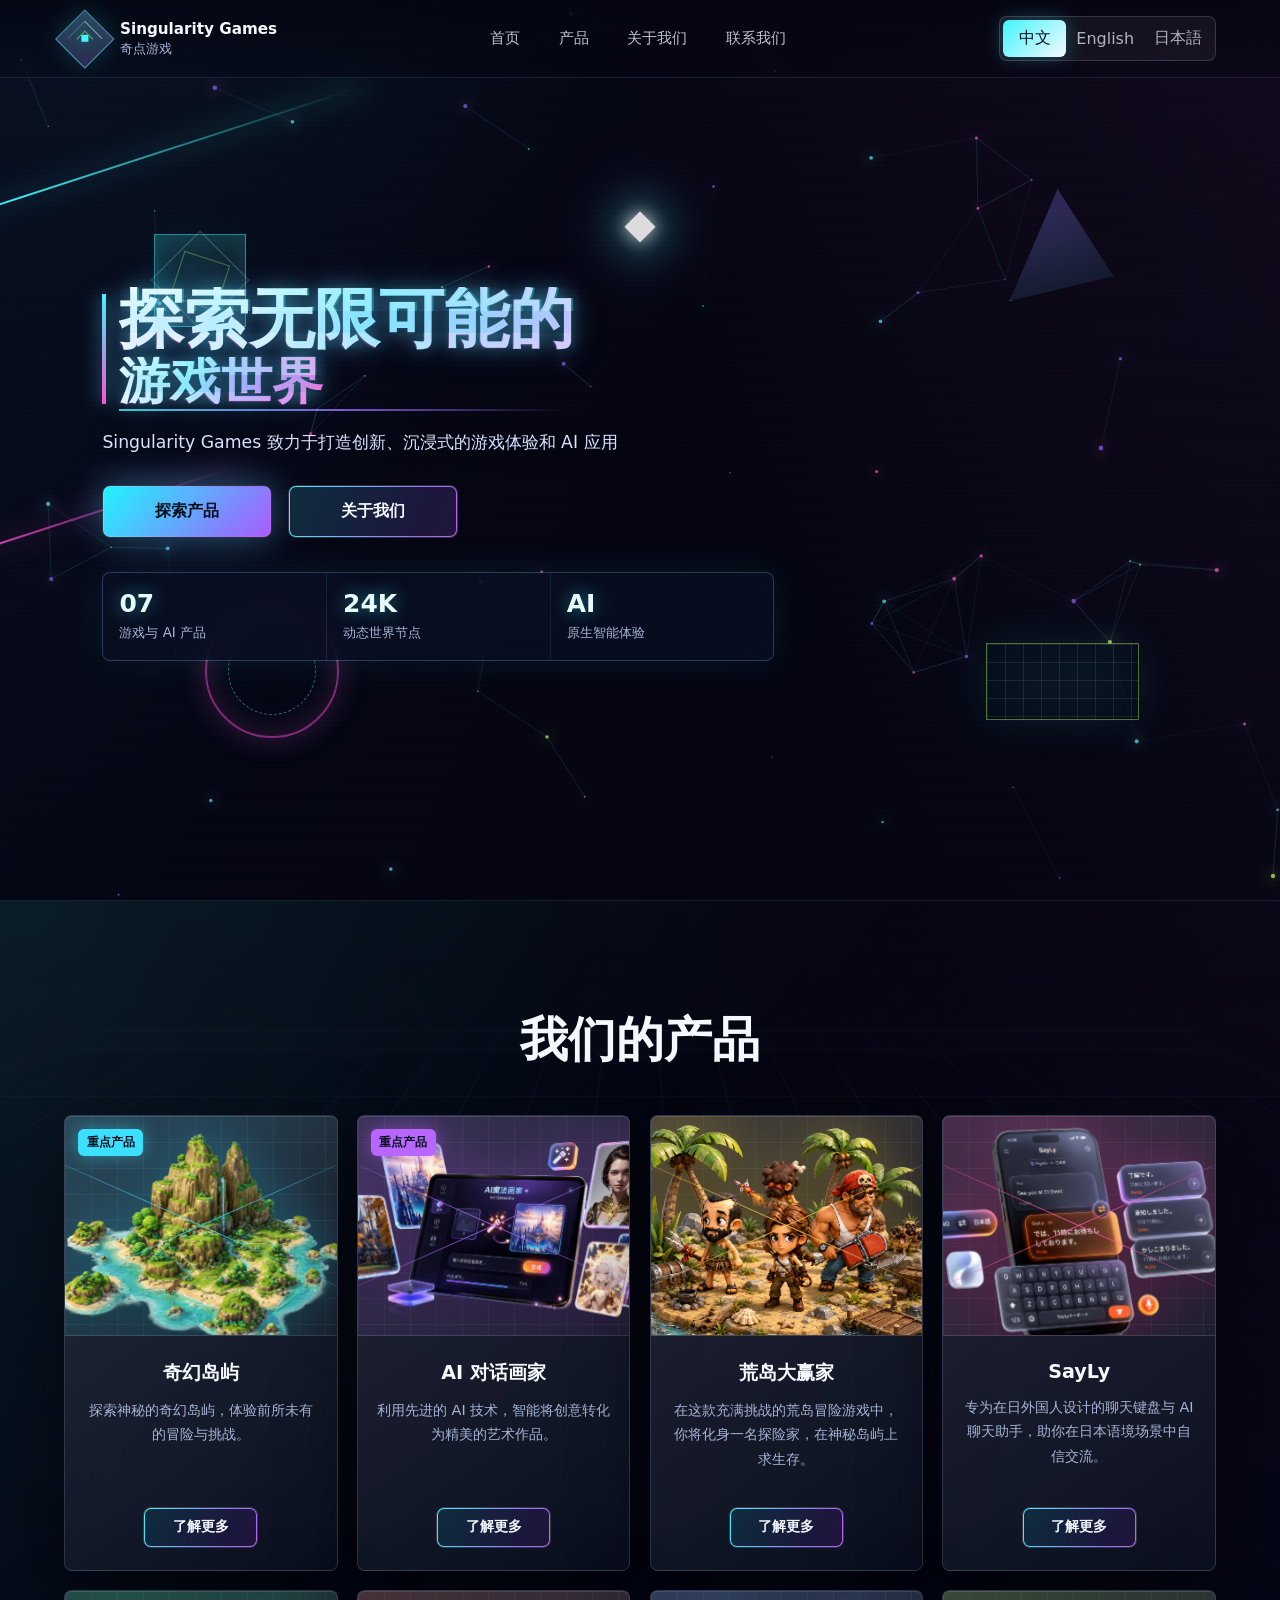
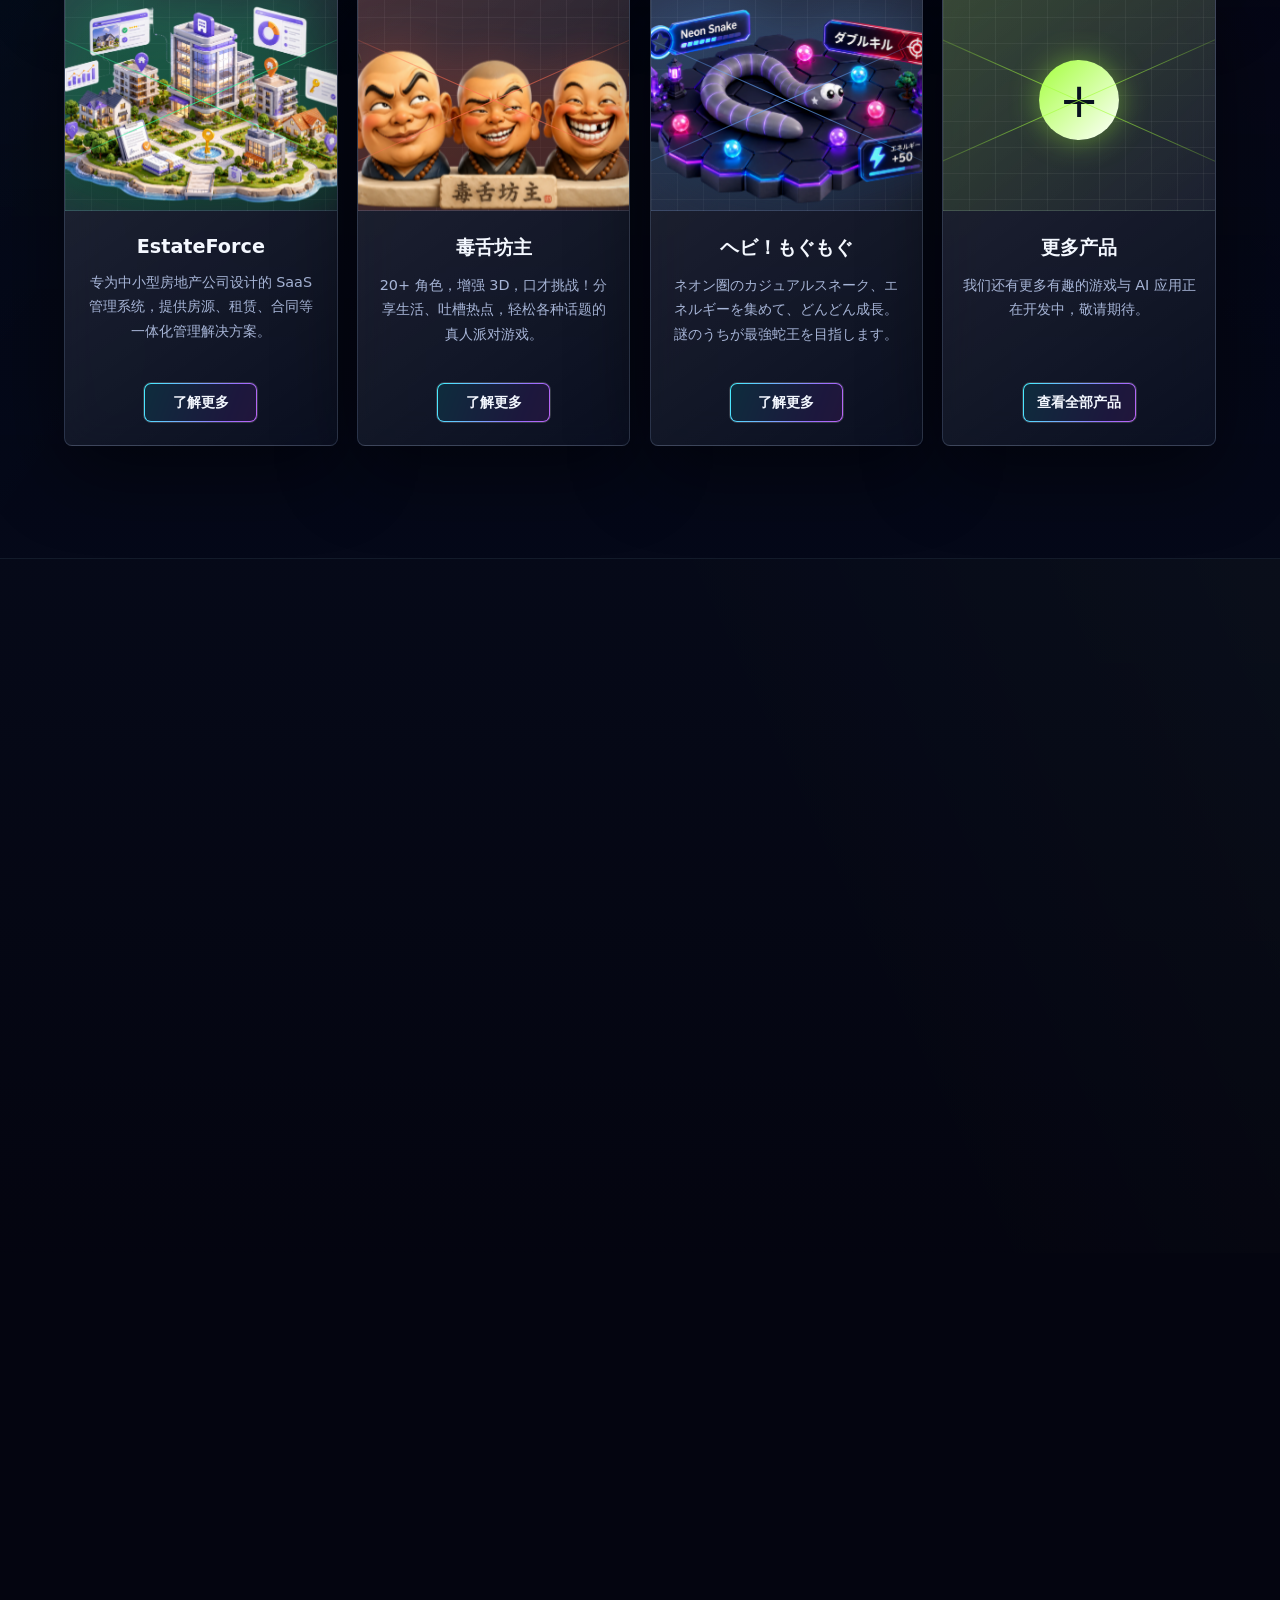
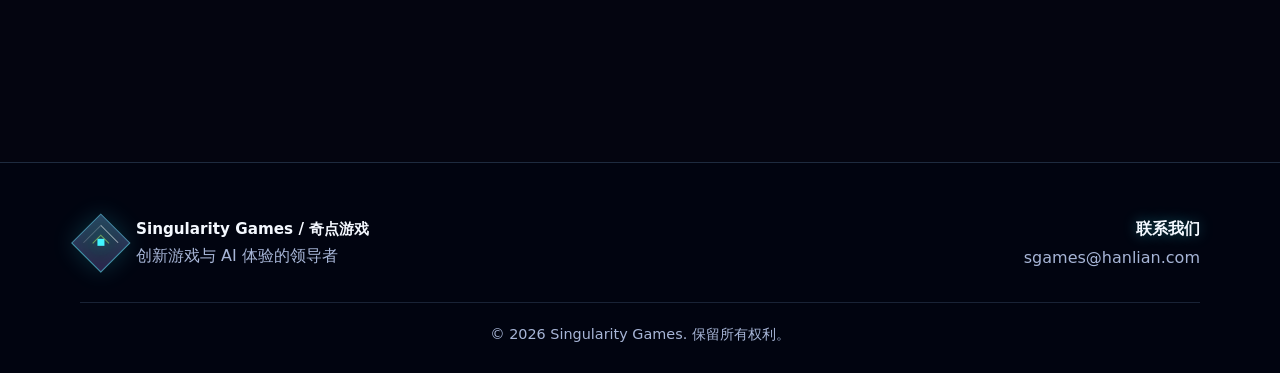
==== index.html @ 225884c1 "Add SayLy detail page" ====
<!DOCTYPE html>
<html lang="zh-CN">
  <head>
    <meta charset="UTF-8" />
    <meta name="viewport" content="width=device-width, initial-scale=1.0" />
    <meta
      name="description"
      content="Singularity Games / 奇点游戏，未来科技风动态游戏官网。"
    />
    <title>Singularity Games / 奇点游戏</title>
    <link rel="stylesheet" href="./styles.css?v=game-detail-1" />
  </head>
  <body>
    <canvas id="particleCanvas" class="particle-canvas" aria-hidden="true"></canvas>
    <div id="burstLayer" class="burst-layer" aria-hidden="true"></div>

    <div class="stage-bg" aria-hidden="true">
      <video
        class="stage-video"
        autoplay
        muted
        loop
        playsinline
        preload="auto"
      >
        <source src="./assets/homepage-pipe-animation.mp4" type="video/mp4" />
      </video>
      <div class="video-shade"></div>
      <div class="grid-plane"></div>
      <div class="light-trails"></div>
      <div class="scan-field"></div>
    </div>

    <header class="site-header" data-reveal>
      <a class="brand" href="#home" aria-label="Singularity Games home">
        <span class="brand-mark">
          <span></span>
        </span>
        <span class="brand-copy">
          <strong>Singularity Games</strong>
          <small>奇点游戏</small>
        </span>
      </a>

      <nav class="site-nav" aria-label="主导航">
        <a href="#home" data-i18n="navHome">首页</a>
        <a href="#products" data-i18n="navProducts">产品</a>
        <a href="./about.html" data-i18n="navAbout">关于我们</a>
        <a href="./contact.html" data-i18n="navContact">联系我们</a>
      </nav>

      <div class="language-switch" aria-label="语言切换">
        <button class="is-active" type="button" data-lang="zh">中文</button>
        <button type="button" data-lang="en">English</button>
        <button type="button" data-lang="ja">日本語</button>
      </div>
    </header>

    <main>
      <section id="home" class="hero-section">
        <div class="floating-field" aria-hidden="true">
          <div class="float-shape float-cube"></div>
          <div class="float-shape float-prism"></div>
          <div class="float-shape float-ring"></div>
          <div class="float-shape float-chip"></div>
          <div class="float-shape float-core"></div>
        </div>

        <div class="hero-copy" data-reveal>
          <h1 class="glitch-title" aria-label="探索无限可能的游戏世界">
            <span class="glitch-line" data-glitch="heroTitleTop" data-text="探索无限可能的" data-i18n="heroTitleTop">
              探索无限可能的
            </span>
            <span class="glitch-line accent" data-glitch="heroTitleBottom" data-text="游戏世界" data-i18n="heroTitleBottom">
              游戏世界
            </span>
          </h1>
          <p data-i18n="heroLead">
            Singularity Games 致力于打造创新、沉浸式的游戏体验和 AI 应用
          </p>

          <div class="hero-actions">
            <a class="neon-button primary" href="#products" data-burst data-i18n="heroPrimary">
              探索产品
            </a>
            <a class="neon-button secondary" href="./about.html" data-burst data-i18n="heroSecondary">
              了解更多
            </a>
          </div>

          <div class="signal-row" aria-label="Singularity Games data signals">
            <div>
              <strong>07</strong>
              <span data-i18n="signalGames">游戏与 AI 产品</span>
            </div>
            <div>
              <strong>24K</strong>
              <span data-i18n="signalWorlds">动态世界节点</span>
            </div>
            <div>
              <strong>AI</strong>
              <span data-i18n="signalEngine">原生智能体验</span>
            </div>
          </div>
        </div>
      </section>

      <section id="products" class="section product-section">
        <div class="section-head" data-reveal>
          <h2 data-i18n="productsTitle">我们的产品</h2>
        </div>

        <div class="product-grid">
          <article class="product-card reveal-card featured" tabindex="0" style="--accent: 190 100% 62%">
            <div class="product-visual island">
              <span class="tag" data-i18n="tagFeatured">重点产品</span>
              <img
                class="product-art product-art--island"
                src="./assets/products/fantasy-island.png"
                alt="奇幻岛产品视觉"
                loading="lazy"
              />
            </div>
            <div class="product-copy">
              <h3 data-i18n="product1Title">奇幻岛屿</h3>
              <p data-i18n="product1Body">探索神秘的奇幻岛屿，体验前所未有的冒险与挑战。</p>
              <a href="./fantasy-island.html" data-burst data-i18n="learnMore">了解更多</a>
            </div>
          </article>

          <article class="product-card reveal-card featured" tabindex="0" style="--accent: 272 100% 70%">
            <div class="product-visual painter">
              <span class="tag" data-i18n="tagFeatured">重点产品</span>
              <img
                class="product-art product-art--painter"
                src="./assets/products/ai-painter.png"
                alt="AI 对话画家产品视觉"
                loading="lazy"
              />
            </div>
            <div class="product-copy">
              <h3 data-i18n="product2Title">AI 对话画家</h3>
              <p data-i18n="product2Body">利用先进的 AI 技术，智能将创意转化为精美的艺术作品。</p>
              <a href="./contact.html" data-burst data-i18n="learnMore">了解更多</a>
            </div>
          </article>

          <article class="product-card reveal-card" tabindex="0" style="--accent: 45 100% 64%">
            <div class="product-visual island-master">
              <img
                class="product-art product-art--island-master"
                src="./assets/products/island-master.png"
                alt="荒岛大赢家产品视觉"
                loading="lazy"
              />
            </div>
            <div class="product-copy">
              <h3 data-i18n="product3Title">荒岛大赢家</h3>
              <p data-i18n="product3Body">在这款充满挑战的荒岛冒险游戏中，你将化身一名探险家，在神秘岛屿上求生存。</p>
              <a href="./island-winner.html" data-burst data-i18n="learnMore">了解更多</a>
            </div>
          </article>

          <article class="product-card reveal-card" tabindex="0" style="--accent: 326 100% 67%">
            <div class="product-visual sayly">
              <img
                class="product-art product-art--sayly"
                src="./assets/products/sayly.png"
                alt="SayLy 产品视觉"
                loading="lazy"
              />
            </div>
            <div class="product-copy">
              <h3>SayLy</h3>
              <p data-i18n="product4Body">日本正在专为国人设计的聊天键盘与 AI 聊天助手，助你在日本语境场景中自信交流。</p>
              <a href="./sayly.html" data-burst data-i18n="learnMore">了解更多</a>
            </div>
          </article>

          <article class="product-card reveal-card" tabindex="0" style="--accent: 152 100% 58%">
            <div class="product-visual estate">
              <img
                class="product-art product-art--estate"
                src="./assets/products/estateforce.png"
                alt="EstateForce 产品视觉"
                loading="lazy"
              />
            </div>
            <div class="product-copy">
              <h3>EstateForce</h3>
              <p data-i18n="product5Body">专为中小型房地产公司设计的 SaaS 管理系统，提供房源、租赁、合同等一体化管理解决方案。</p>
              <a href="./contact.html" data-burst data-i18n="learnMore">了解更多</a>
            </div>
          </article>

          <article class="product-card reveal-card" tabindex="0" style="--accent: 10 100% 66%">
            <div class="product-visual roast">
              <img
                class="product-art product-art--roast"
                src="./assets/products/roast-master.png"
                alt="毒舌坊主产品视觉"
                loading="lazy"
              />
            </div>
            <div class="product-copy">
              <h3 data-i18n="product6Title">毒舌坊主</h3>
              <p data-i18n="product6Body">20+ 角色，增强 3D，口才挑战！分享生活、吐槽热点，轻松各种话题的真人派对游戏。</p>
              <a href="./contact.html" data-burst data-i18n="learnMore">了解更多</a>
            </div>
          </article>

          <article class="product-card reveal-card" tabindex="0" style="--accent: 215 100% 70%">
            <div class="product-visual snake">
              <img
                class="product-art product-art--snake"
                src="./assets/products/neon-snake.png"
                alt="ヘビ！もぐもぐ 产品视觉"
                loading="lazy"
              />
            </div>
            <div class="product-copy">
              <h3>ヘビ！もぐもぐ</h3>
              <p data-i18n="product7Body">ネオン圏のカジュアルスネーク、エネルギーを集めて、どんどん成長。謎のうちが最強蛇王を目指します。</p>
              <a href="./contact.html" data-burst data-i18n="learnMore">了解更多</a>
            </div>
          </article>

          <article class="product-card reveal-card more-card" tabindex="0" style="--accent: 88 100% 62%">
            <div class="product-visual more">
              <div class="plus-core">+</div>
            </div>
            <div class="product-copy">
              <h3 data-i18n="product8Title">更多产品</h3>
              <p data-i18n="product8Body">我们还有更多有趣的游戏与 AI 应用正在开发中，敬请期待。</p>
              <a href="./contact.html" data-burst data-i18n="seeAll">查看全部产品</a>
            </div>
          </article>
        </div>
      </section>

      <section id="advantages" class="section advantage-section">
        <div class="section-head" data-reveal>
          <h2 data-i18n="advantagesTitle">为什么选择我们</h2>
        </div>

        <div class="advantage-grid">
          <article class="advantage-panel reveal-card">
            <div class="holo-icon icon-world"></div>
            <div class="data-stream">
              <span>WORLD.SEED 001011</span>
              <span>PLAYER.EMOTION SYNC</span>
              <span>QUEST.MATRIX LIVE</span>
            </div>
            <h3 data-i18n="adv1Title">创新游戏体验</h3>
            <p data-i18n="adv1Body">我们专注于创造独特而有趣的游戏体验，为玩家带来前所未有的沉浸式体验。</p>
          </article>

          <article class="advantage-panel reveal-card">
            <div class="holo-icon icon-ai"></div>
            <div class="data-stream">
              <span>LLM.ROUTER READY</span>
              <span>AGENT.MEMORY ACTIVE</span>
              <span>IMAGE.PIPELINE 4D</span>
            </div>
            <h3 data-i18n="adv2Title">先进 AI 技术</h3>
            <p data-i18n="adv2Body">我们利用最先进的 AI 技术，为用户提供智能、个性化的服务和体验。</p>
          </article>

          <article class="advantage-panel reveal-card">
            <div class="holo-icon icon-user"></div>
            <div class="data-stream">
              <span>RETENTION +18.6%</span>
              <span>UX.LOOP OPTIMIZED</span>
              <span>FEEDBACK REALTIME</span>
            </div>
            <h3 data-i18n="adv3Title">用户至上</h3>
            <p data-i18n="adv3Body">我们始终将用户体验放在首位，不断优化产品，满足用户需求。</p>
          </article>
        </div>
      </section>

      <section class="cta-section" data-reveal>
        <div class="cta-energy" aria-hidden="true">
          <span class="cta-orbit cta-orbit-one"></span>
          <span class="cta-orbit cta-orbit-two"></span>
          <span class="cta-beam"></span>
          <span class="cta-core"></span>
        </div>
        <div class="cta-inner">
          <span class="section-kicker" data-i18n="ctaKicker">Ready Player Next</span>
          <h2 data-i18n="ctaTitle">准备好开始你的冒险了吗？</h2>
          <p data-i18n="ctaLead">立即探索我们的产品，开启一段难忘的旅程。</p>
          <a class="neon-button primary" href="#products" data-burst data-i18n="ctaButton">立即探索</a>
        </div>
      </section>
    </main>

    <footer id="contact" class="site-footer">
      <div class="footer-scan" aria-hidden="true"></div>
      <div class="footer-inner">
        <div class="footer-brand">
          <span class="brand-mark">
            <span></span>
          </span>
          <div>
            <strong>Singularity Games / 奇点游戏</strong>
            <p data-i18n="footerTagline">创新游戏与 AI 体验的领导者</p>
          </div>
        </div>
        <div class="footer-contact">
          <strong data-i18n="footerContact">联系我们</strong>
          <a href="mailto:sgames@hanlian.com">sgames@hanlian.com</a>
        </div>
      </div>
      <p class="copyright">© 2026 Singularity Games. 保留所有权利。</p>
    </footer>

    <script src="./app.js?v=game-detail-1"></script>
  </body>
</html>
---- styles.css ----
:root {
  color-scheme: dark;
  --bg: #040510;
  --panel: rgba(10, 16, 38, 0.58);
  --panel-strong: rgba(15, 21, 46, 0.78);
  --text: #f4f8ff;
  --muted: #a7b5d7;
  --cyan: #42f5ff;
  --violet: #9c6dff;
  --magenta: #ff4fd8;
  --lime: #b8ff6a;
  --amber: #ffc857;
  --line: rgba(147, 197, 253, 0.2);
  --shadow: 0 24px 80px rgba(0, 0, 0, 0.48);
}

* {
  box-sizing: border-box;
}

html {
  scroll-behavior: smooth;
  background: var(--bg);
}

body {
  margin: 0;
  min-height: 100vh;
  overflow-x: hidden;
  color: var(--text);
  background:
    linear-gradient(125deg, rgba(66, 245, 255, 0.08), transparent 34%),
    linear-gradient(235deg, rgba(255, 79, 216, 0.07), transparent 38%),
    #040510;
  font-family: Inter, ui-sans-serif, system-ui, -apple-system, BlinkMacSystemFont, "Segoe UI",
    "PingFang SC", "Microsoft YaHei", sans-serif;
  letter-spacing: 0;
}

html[lang="ja-JP"] body {
  font-family: Inter, ui-sans-serif, system-ui, -apple-system, BlinkMacSystemFont, "Segoe UI",
    "Hiragino Sans", "Yu Gothic", "Noto Sans JP", "PingFang SC", "Microsoft YaHei", sans-serif;
}

a {
  color: inherit;
  text-decoration: none;
}

button,
a {
  -webkit-tap-highlight-color: transparent;
}

button {
  font: inherit;
}

.sr-only {
  position: absolute;
  width: 1px;
  height: 1px;
  padding: 0;
  margin: -1px;
  overflow: hidden;
  clip: rect(0, 0, 0, 0);
  white-space: nowrap;
  border: 0;
}

.particle-canvas,
.burst-layer,
.stage-bg {
  position: fixed;
  inset: 0;
  pointer-events: none;
}

.particle-canvas {
  z-index: 2;
  opacity: 0.78;
  mix-blend-mode: screen;
}

.burst-layer {
  z-index: 30;
  overflow: hidden;
}

.stage-bg {
  z-index: 0;
  background: #040510;
}

.stage-bg::before {
  content: "";
  position: absolute;
  inset: 0;
  z-index: 1;
  background:
    linear-gradient(120deg, rgba(66, 245, 255, 0.08), transparent 38%),
    linear-gradient(245deg, rgba(255, 79, 216, 0.08), transparent 44%),
    linear-gradient(180deg, transparent, rgba(4, 5, 16, 0.12));
  mix-blend-mode: screen;
}

.stage-video {
  position: absolute;
  inset: 0;
  width: 100%;
  height: 100%;
  object-fit: cover;
  object-position: center center;
  opacity: 0.96;
  filter: saturate(1.42) contrast(1.32) brightness(1.08);
  transform: scale(1.12);
  transform-origin: center center;
}

.video-shade {
  position: absolute;
  inset: 0;
  z-index: 2;
  background:
    linear-gradient(180deg, rgba(4, 5, 16, 0.02), rgba(4, 5, 16, 0.26) 72%, rgba(4, 5, 16, 0.52) 100%),
    linear-gradient(115deg, rgba(72, 96, 255, 0.04), transparent 50%),
    linear-gradient(90deg, rgba(3, 5, 18, 0.56), rgba(3, 5, 18, 0.08) 32%, rgba(3, 5, 18, 0.26) 100%);
}

.grid-plane {
  position: absolute;
  z-index: 3;
  inset: auto -10vw -26vh -10vw;
  height: 58vh;
  transform: perspective(700px) rotateX(62deg);
  transform-origin: center bottom;
  background-image:
    linear-gradient(rgba(66, 245, 255, 0.22) 1px, transparent 1px),
    linear-gradient(90deg, rgba(156, 109, 255, 0.18) 1px, transparent 1px);
  background-size: 72px 72px;
  mask-image: linear-gradient(to top, rgba(0, 0, 0, 0.8), transparent 86%);
  animation: gridDrift 9s linear infinite;
}

.light-trails {
  position: absolute;
  inset: 0;
  z-index: 4;
  overflow: hidden;
}

.light-trails::before,
.light-trails::after {
  content: "";
  position: absolute;
  width: 46rem;
  height: 2px;
  left: -22rem;
  top: 22%;
  background: linear-gradient(90deg, transparent, rgba(66, 245, 255, 0.95), transparent);
  box-shadow: 0 0 28px rgba(66, 245, 255, 0.8);
  transform: rotate(-18deg);
  animation: trailRun 7s cubic-bezier(0.4, 0, 0.2, 1) infinite;
}

.light-trails::after {
  top: 62%;
  width: 38rem;
  background: linear-gradient(90deg, transparent, rgba(255, 79, 216, 0.9), transparent);
  box-shadow: 0 0 28px rgba(255, 79, 216, 0.7);
  animation-delay: -3.2s;
}

.scan-field {
  position: absolute;
  inset: 0;
  z-index: 5;
  background:
    repeating-linear-gradient(
      180deg,
      rgba(255, 255, 255, 0.03) 0,
      rgba(255, 255, 255, 0.03) 1px,
      transparent 1px,
      transparent 5px
    );
  opacity: 0.16;
  mix-blend-mode: screen;
}

.site-header {
  position: fixed;
  top: 0;
  left: 0;
  right: 0;
  z-index: 20;
  display: grid;
  grid-template-columns: auto 1fr auto;
  align-items: center;
  gap: 2rem;
  padding: 1rem 5vw;
  border-bottom: 1px solid rgba(159, 203, 255, 0.14);
  background: linear-gradient(180deg, rgba(4, 5, 16, 0.72), rgba(4, 5, 16, 0.28));
  backdrop-filter: blur(18px);
}

.brand,
.footer-brand {
  display: flex;
  align-items: center;
  gap: 0.9rem;
  min-width: 0;
}

.brand-mark {
  position: relative;
  display: inline-grid;
  place-items: center;
  width: 2.6rem;
  height: 2.6rem;
  flex: 0 0 auto;
  border: 1px solid rgba(102, 226, 255, 0.55);
  background:
    linear-gradient(135deg, rgba(66, 245, 255, 0.22), rgba(156, 109, 255, 0.12)),
    rgba(255, 255, 255, 0.05);
  box-shadow: 0 0 24px rgba(66, 245, 255, 0.18), inset 0 0 22px rgba(156, 109, 255, 0.18);
  transform: rotate(45deg);
}

.brand-mark::before,
.brand-mark::after {
  content: "";
  position: absolute;
  inset: 0.45rem;
  border-top: 1px solid rgba(255, 255, 255, 0.58);
  border-left: 1px solid rgba(255, 255, 255, 0.22);
}

.brand-mark::after {
  inset: 0.85rem;
  border-color: rgba(184, 255, 106, 0.5);
  animation: logoPulse 2.8s ease-in-out infinite;
}

.brand-mark span {
  width: 0.42rem;
  height: 0.42rem;
  background: var(--cyan);
  box-shadow: 0 0 20px var(--cyan);
  transform: rotate(-45deg);
}

.brand-copy {
  display: grid;
  gap: 0.12rem;
}

.brand-copy strong,
.footer-brand strong {
  font-size: 0.95rem;
  white-space: nowrap;
}

.brand-copy small,
.footer-brand p,
.footer-contact a,
.copyright {
  color: var(--muted);
}

.site-nav {
  display: flex;
  align-items: center;
  justify-content: center;
  gap: 0.4rem;
}

.site-nav a {
  position: relative;
  padding: 0.75rem 1rem;
  color: rgba(244, 248, 255, 0.78);
  font-size: 0.94rem;
}

.site-nav a::after {
  content: "";
  position: absolute;
  left: 1rem;
  right: 1rem;
  bottom: 0.35rem;
  height: 1px;
  background: linear-gradient(90deg, var(--cyan), var(--magenta));
  transform: scaleX(0);
  transform-origin: left;
  transition: transform 180ms ease;
  box-shadow: 0 0 12px rgba(66, 245, 255, 0.85);
}

.site-nav a:hover::after,
.site-nav a.is-current::after {
  transform: scaleX(1);
}

.site-nav a.is-current {
  color: #f4f8ff;
}

.language-switch {
  display: inline-flex;
  border: 1px solid rgba(167, 181, 215, 0.22);
  background: rgba(255, 255, 255, 0.05);
  padding: 0.2rem;
  border-radius: 8px;
}

.language-switch button {
  min-width: 3.95rem;
  border: 0;
  border-radius: 6px;
  color: rgba(244, 248, 255, 0.7);
  background: transparent;
  padding: 0.5rem 0.62rem;
  cursor: pointer;
}

.language-switch button.is-active {
  color: #06111c;
  background: linear-gradient(135deg, var(--cyan), #f4f8ff);
  box-shadow: 0 0 20px rgba(66, 245, 255, 0.28);
}

main,
.site-footer {
  position: relative;
  z-index: 5;
}

.hero-section {
  position: relative;
  min-height: 100vh;
  display: grid;
  align-items: center;
  justify-items: start;
  --hero-lift: clamp(2rem, 5.2vh, 3.25rem);
  padding: 8rem 5vw 5rem;
  overflow: hidden;
}

.hero-copy {
  position: relative;
  z-index: 3;
  width: min(45rem, 100%);
  margin-left: min(3vw, 2.6rem);
  text-align: left;
  transform: translateY(calc(-1 * var(--hero-lift)));
}

.eyebrow,
.section-kicker {
  display: inline-flex;
  align-items: center;
  min-height: 2.1rem;
  padding: 0.45rem 0.82rem;
  color: #e5fcff;
  font-size: 0.84rem;
  font-weight: 700;
  border: 1px solid rgba(66, 245, 255, 0.42);
  background: rgba(4, 12, 30, 0.55);
  box-shadow: 0 0 26px rgba(66, 245, 255, 0.16), inset 0 0 22px rgba(66, 245, 255, 0.08);
  backdrop-filter: blur(14px);
  border-radius: 8px;
}

.glitch-title {
  position: relative;
  display: grid;
  gap: 0.06em;
  margin: 0 0 1.2rem;
  max-width: 45rem;
  padding-left: 1.05rem;
  font-size: clamp(3rem, 5.1vw, 5rem);
  line-height: 0.96;
  font-weight: 850;
  text-align: left;
  letter-spacing: 0;
  text-shadow: 0 0 16px rgba(66, 245, 255, 0.28), 0 0 38px rgba(156, 109, 255, 0.22);
}

.glitch-title::before {
  content: "";
  position: absolute;
  left: 0;
  top: 0.1em;
  width: 4px;
  height: calc(100% - 0.16em);
  pointer-events: none;
  background: linear-gradient(180deg, var(--cyan), var(--magenta));
  box-shadow: 0 0 18px rgba(66, 245, 255, 0.72), 0 0 32px rgba(255, 79, 216, 0.3);
  transform: none;
  opacity: 1;
  mask-image: none;
}

.glitch-title::after {
  content: "";
  position: absolute;
  left: 1.05rem;
  bottom: -0.2rem;
  width: min(28rem, 70vw);
  height: 2px;
  pointer-events: none;
  background: linear-gradient(90deg, var(--cyan), var(--violet), transparent);
  transform: none;
  filter: blur(0.2px);
  opacity: 0.8;
  animation: titleBeam 3.4s ease-in-out infinite;
}

.glitch-line {
  position: relative;
  display: block;
  width: max-content;
  max-width: 100%;
  margin: 0;
  padding: 0 0.04em 0.04em 0;
  white-space: nowrap;
  background:
    linear-gradient(100deg, #ffffff 0%, #d9fbff 32%, #91ecff 57%, #d6c1ff 100%);
  -webkit-background-clip: text;
  color: transparent;
  filter: drop-shadow(0 0 12px rgba(66, 245, 255, 0.22));
}

.glitch-line.accent {
  font-size: 0.78em;
  background: linear-gradient(100deg, #f7fbff 0%, #95f3ff 34%, #bca4ff 62%, #ff6fdb 100%);
  -webkit-background-clip: text;
}

.glitch-line::before,
.glitch-line::after {
  content: attr(data-text);
  position: absolute;
  inset: 0;
  pointer-events: none;
  color: transparent;
  -webkit-text-stroke: 0 currentColor;
  mix-blend-mode: screen;
}

.glitch-line::before {
  color: var(--cyan);
  opacity: 0.34;
  transform: translate(0.025em, 0);
  clip-path: inset(0 0 64% 0);
  animation: titleSliceA 4.2s infinite steps(1);
}

.glitch-line::after {
  color: var(--magenta);
  opacity: 0.3;
  transform: translate(-0.022em, 0.014em);
  clip-path: inset(68% 0 8% 0);
  animation: titleSliceB 5s infinite steps(1);
}

.hero-copy p {
  margin: 0;
  max-width: 42rem;
  color: #d8e4ff;
  font-size: 1.08rem;
  line-height: 1.8;
  text-shadow: 0 0 18px rgba(5, 8, 22, 0.92), 0 0 22px rgba(66, 245, 255, 0.16);
}

.hero-actions {
  display: flex;
  justify-content: flex-start;
  flex-wrap: wrap;
  gap: 1rem;
  margin-top: 1.7rem;
}

.neon-button,
.product-copy a {
  position: relative;
  isolation: isolate;
  display: inline-flex;
  align-items: center;
  justify-content: center;
  min-height: 3.3rem;
  min-width: 10.6rem;
  padding: 0.9rem 1.25rem;
  border-radius: 8px;
  font-weight: 800;
  overflow: hidden;
  border: 1px solid rgba(255, 255, 255, 0.16);
  transition: transform 190ms ease, border-color 190ms ease, box-shadow 190ms ease;
}

.neon-button::before,
.product-copy a::before {
  content: "";
  position: absolute;
  inset: -2px;
  z-index: -1;
  background: linear-gradient(110deg, var(--cyan), var(--violet), var(--magenta), var(--amber));
  background-size: 240% 100%;
  animation: gradientFlow 3.6s linear infinite;
}

.neon-button::after,
.product-copy a::after {
  content: "";
  position: absolute;
  inset: 1px;
  z-index: -1;
  border-radius: 6px;
  background: rgba(4, 8, 24, 0.84);
}

.neon-button.primary::after {
  background: linear-gradient(135deg, rgba(29, 244, 255, 0.92), rgba(166, 91, 255, 0.88));
}

.neon-button.primary {
  color: #04101b;
  box-shadow: 0 0 34px rgba(66, 245, 255, 0.28), 0 0 54px rgba(156, 109, 255, 0.18);
}

.neon-button.secondary,
.product-copy a {
  color: #f4f8ff;
}

.neon-button:hover,
.product-copy a:hover {
  transform: translateY(-4px);
  border-color: rgba(66, 245, 255, 0.7);
  box-shadow: 0 0 30px rgba(66, 245, 255, 0.26), 0 18px 60px rgba(0, 0, 0, 0.35);
}

.signal-row {
  display: grid;
  grid-template-columns: repeat(3, 1fr);
  gap: 1px;
  width: min(42rem, 100%);
  margin: 2.15rem 0 0;
  border: 1px solid rgba(123, 191, 255, 0.18);
  background: rgba(123, 191, 255, 0.14);
  box-shadow: 0 0 38px rgba(66, 245, 255, 0.08);
  backdrop-filter: blur(18px);
  border-radius: 8px;
  overflow: hidden;
}

.signal-row div {
  display: grid;
  gap: 0.25rem;
  padding: 1rem;
  min-height: 5.4rem;
  background: rgba(4, 8, 24, 0.72);
}

.signal-row strong {
  font-size: 1.56rem;
  color: #e7fbff;
  text-shadow: 0 0 18px rgba(66, 245, 255, 0.5);
}

.signal-row span {
  color: var(--muted);
  font-size: 0.84rem;
}

.floating-field {
  position: absolute;
  inset: 0;
  perspective: 900px;
  transform-style: preserve-3d;
}

.float-shape {
  position: absolute;
  transform-style: preserve-3d;
  filter: drop-shadow(0 0 24px rgba(66, 245, 255, 0.28));
  opacity: 0.86;
}

.float-cube {
  width: 5.8rem;
  height: 5.8rem;
  left: 12%;
  top: 26%;
  border: 1px solid rgba(66, 245, 255, 0.58);
  background: linear-gradient(135deg, rgba(66, 245, 255, 0.18), rgba(255, 255, 255, 0.04));
  box-shadow: inset 0 0 24px rgba(66, 245, 255, 0.18);
  animation: floatSpin 9s ease-in-out infinite;
}

.float-cube::before,
.float-cube::after {
  content: "";
  position: absolute;
  inset: 0.65rem;
  border: 1px solid rgba(255, 255, 255, 0.26);
  transform: translateZ(2.1rem) rotate(45deg);
}

.float-cube::after {
  inset: 1.35rem;
  border-color: rgba(184, 255, 106, 0.42);
  transform: translateZ(-1.4rem) rotate(18deg);
}

.float-prism {
  width: 7rem;
  height: 7rem;
  right: 13%;
  top: 21%;
  clip-path: polygon(50% 0, 100% 78%, 7% 100%);
  background: linear-gradient(160deg, rgba(156, 109, 255, 0.34), rgba(66, 245, 255, 0.06));
  border: 1px solid rgba(201, 177, 255, 0.42);
  animation: hoverDrift 8s ease-in-out infinite;
}

.float-ring {
  width: 8.4rem;
  height: 8.4rem;
  left: 16%;
  bottom: 18%;
  border: 2px solid rgba(255, 79, 216, 0.58);
  border-radius: 50%;
  box-shadow: inset 0 0 28px rgba(255, 79, 216, 0.2), 0 0 28px rgba(255, 79, 216, 0.24);
  animation: ringRoll 10s ease-in-out infinite;
}

.float-ring::before {
  content: "";
  position: absolute;
  inset: 1.3rem;
  border: 1px dashed rgba(66, 245, 255, 0.5);
  border-radius: inherit;
}

.float-chip {
  width: 9.6rem;
  height: 4.8rem;
  right: 11%;
  bottom: 20%;
  border: 1px solid rgba(184, 255, 106, 0.48);
  background:
    linear-gradient(90deg, rgba(184, 255, 106, 0.12) 1px, transparent 1px),
    linear-gradient(rgba(184, 255, 106, 0.12) 1px, transparent 1px),
    rgba(4, 12, 30, 0.42);
  background-size: 18px 18px;
  animation: chipHover 7.5s ease-in-out infinite;
}

.float-core {
  width: 1.4rem;
  height: 1.4rem;
  left: 50%;
  top: 24%;
  background: #fff;
  box-shadow: 0 0 18px #fff, 0 0 48px var(--cyan), 0 0 80px var(--violet);
  transform: translateX(-50%) rotate(45deg);
  animation: coreBlink 2.4s ease-in-out infinite;
}

.section {
  position: relative;
  padding: 7rem 5vw;
  border-top: 1px solid rgba(147, 197, 253, 0.11);
}

.product-section {
  background:
    linear-gradient(180deg, rgba(4, 5, 16, 0.2), rgba(5, 10, 28, 0.74)),
    linear-gradient(125deg, rgba(66, 245, 255, 0.09), transparent 42%);
}

.advantage-section {
  background:
    linear-gradient(180deg, rgba(7, 12, 29, 0.7), rgba(4, 5, 16, 0.74)),
    linear-gradient(245deg, rgba(184, 255, 106, 0.07), transparent 40%);
}

.about-section {
  isolation: isolate;
  overflow: hidden;
  padding: 0 5vw 7.5rem;
  background:
    radial-gradient(circle at 18% 18%, rgba(66, 245, 255, 0.16), transparent 26rem),
    radial-gradient(circle at 86% 44%, rgba(255, 79, 216, 0.12), transparent 28rem),
    linear-gradient(180deg, rgba(5, 9, 26, 0.58), rgba(4, 5, 16, 0.84));
}

.about-section::before {
  content: "";
  position: absolute;
  inset: 0;
  z-index: -1;
  pointer-events: none;
  background-image:
    linear-gradient(90deg, rgba(66, 245, 255, 0.05) 1px, transparent 1px),
    linear-gradient(rgba(255, 255, 255, 0.035) 1px, transparent 1px);
  background-size: 56px 56px;
  mask-image: linear-gradient(180deg, transparent 0, #000 13%, #000 88%, transparent 100%);
}

.about-hero-panel {
  position: relative;
  isolation: isolate;
  width: min(80rem, 100%);
  min-height: 32rem;
  margin: 0 auto 6.5rem;
  display: grid;
  place-items: center;
  align-content: center;
  gap: 1rem;
  overflow: hidden;
  padding: 7.8rem 2rem 5.6rem;
  border: 1px solid rgba(147, 197, 253, 0.18);
  border-top: 0;
  border-radius: 0 0 8px 8px;
  background:
    linear-gradient(180deg, rgba(4, 5, 16, 0.18), rgba(4, 5, 16, 0.78)),
    linear-gradient(120deg, rgba(66, 245, 255, 0.12), transparent 36%),
    linear-gradient(250deg, rgba(255, 79, 216, 0.12), transparent 42%);
  box-shadow:
    0 32px 110px rgba(0, 0, 0, 0.4),
    inset 0 -1px 0 rgba(255, 255, 255, 0.09);
  text-align: center;
}

.about-hero-panel::before,
.about-hero-panel::after {
  content: "";
  position: absolute;
  pointer-events: none;
}

.about-hero-panel::before {
  inset: auto -8% 0;
  z-index: -2;
  height: 12rem;
  background:
    linear-gradient(135deg, transparent 12%, rgba(66, 245, 255, 0.18) 13%, transparent 14%) 0 0 / 9rem 100%,
    linear-gradient(45deg, transparent 18%, rgba(156, 109, 255, 0.2) 19%, transparent 20%) 3rem 0 / 10rem 100%;
  opacity: 0.68;
  filter: blur(0.2px);
  mask-image: linear-gradient(180deg, transparent, #000 28%);
}

.about-hero-panel::after {
  left: 50%;
  top: 52%;
  z-index: -1;
  width: min(60rem, 90vw);
  height: 13rem;
  background: linear-gradient(90deg, transparent, rgba(66, 245, 255, 0.18), rgba(255, 79, 216, 0.15), transparent);
  transform: translate(-50%, -50%) skewX(-18deg);
  filter: blur(4px);
}

.about-breadcrumb {
  position: absolute;
  top: 6rem;
  left: 50%;
  display: inline-flex;
  align-items: center;
  gap: 0.45rem;
  color: rgba(216, 228, 255, 0.72);
  font-size: 0.9rem;
  transform: translateX(-50%);
}

.about-breadcrumb a:hover {
  color: var(--cyan);
}

.about-hero-panel h2 {
  margin: 0.4rem 0 0;
  font-size: 4.3rem;
  line-height: 1.04;
  background: linear-gradient(96deg, #ffffff 0%, #bafaff 34%, #c7b2ff 66%, #ff83df 100%);
  -webkit-background-clip: text;
  color: transparent;
  text-shadow: 0 0 30px rgba(66, 245, 255, 0.22);
  filter: drop-shadow(0 0 20px rgba(156, 109, 255, 0.22));
}

.about-hero-panel p {
  max-width: 42rem;
  margin: 0;
  color: #d9e4ff;
  font-size: 1.16rem;
  line-height: 1.8;
  text-shadow: 0 0 18px rgba(4, 5, 16, 0.86);
}

.about-scroll {
  position: absolute;
  left: 50%;
  bottom: 1.9rem;
  display: grid;
  place-items: center;
  width: 3rem;
  height: 3rem;
  border: 1px solid rgba(66, 245, 255, 0.58);
  border-radius: 50%;
  background: rgba(4, 12, 30, 0.62);
  box-shadow: 0 0 24px rgba(66, 245, 255, 0.24), inset 0 0 18px rgba(66, 245, 255, 0.12);
  transform: translateX(-50%);
}

.about-scroll span {
  width: 0.76rem;
  height: 0.76rem;
  border-right: 2px solid #eaffff;
  border-bottom: 2px solid #eaffff;
  transform: translateY(-0.16rem) rotate(45deg);
  animation: aboutArrow 1.5s ease-in-out infinite;
}

.about-constellation {
  position: absolute;
  inset: 0;
  z-index: -1;
  pointer-events: none;
}

.about-constellation span {
  position: absolute;
  width: 12rem;
  height: 1px;
  background: linear-gradient(90deg, transparent, rgba(66, 245, 255, 0.72), transparent);
  box-shadow: 0 0 18px rgba(66, 245, 255, 0.4);
  animation: aboutConstellation 5.8s ease-in-out infinite;
}

.about-constellation span:nth-child(1) {
  left: 12%;
  top: 36%;
  transform: rotate(18deg);
}

.about-constellation span:nth-child(2) {
  right: 14%;
  top: 30%;
  background: linear-gradient(90deg, transparent, rgba(255, 79, 216, 0.72), transparent);
  animation-delay: -1.7s;
  transform: rotate(-20deg);
}

.about-constellation span:nth-child(3) {
  left: 48%;
  bottom: 22%;
  background: linear-gradient(90deg, transparent, rgba(184, 255, 106, 0.72), transparent);
  animation-delay: -3s;
  transform: rotate(-8deg);
}

.about-story-grid,
.team-layout {
  width: min(75rem, 100%);
  margin: 0 auto;
  display: grid;
  grid-template-columns: minmax(0, 1fr) minmax(22rem, 0.86fr);
  gap: 2rem;
  align-items: center;
}

.story-copy h3,
.about-block-head h3 {
  margin: 1rem 0 0;
  font-size: 2.45rem;
  line-height: 1.14;
}

.story-copy p,
.about-block-head p {
  margin: 1.1rem 0 0;
  color: var(--muted);
  line-height: 1.86;
}

.story-metrics {
  display: grid;
  grid-template-columns: repeat(3, minmax(0, 1fr));
  gap: 1px;
  margin-top: 2rem;
  overflow: hidden;
  border: 1px solid rgba(123, 191, 255, 0.18);
  border-radius: 8px;
  background: rgba(123, 191, 255, 0.14);
  backdrop-filter: blur(16px);
}

.story-metrics div {
  display: grid;
  gap: 0.25rem;
  padding: 1rem;
  background: rgba(4, 8, 24, 0.72);
}

.story-metrics strong {
  color: #e7fbff;
  font-size: 1.42rem;
  text-shadow: 0 0 16px rgba(66, 245, 255, 0.5);
}

.story-metrics span {
  color: var(--muted);
  font-size: 0.84rem;
}

.story-visual {
  position: relative;
  min-height: 30rem;
  overflow: hidden;
  border: 1px solid rgba(184, 210, 255, 0.18);
  border-radius: 8px;
  background:
    linear-gradient(135deg, rgba(255, 255, 255, 0.12), rgba(255, 255, 255, 0.03)),
    rgba(8, 14, 34, 0.58);
  box-shadow: var(--shadow), inset 0 1px 0 rgba(255, 255, 255, 0.08);
  backdrop-filter: blur(18px);
}

.story-visual::before {
  content: "";
  position: absolute;
  inset: 0;
  background:
    radial-gradient(circle at 50% 44%, rgba(66, 245, 255, 0.2), transparent 16rem),
    linear-gradient(90deg, rgba(255, 255, 255, 0.06) 1px, transparent 1px),
    linear-gradient(rgba(255, 255, 255, 0.04) 1px, transparent 1px);
  background-size: auto, 28px 28px, 28px 28px;
}

.holo-stage {
  position: absolute;
  inset: 0;
  perspective: 1000px;
}

.holo-product {
  position: absolute;
  max-width: none;
  height: auto;
  object-fit: contain;
  filter:
    drop-shadow(0 22px 28px rgba(0, 0, 0, 0.46))
    drop-shadow(0 0 28px rgba(66, 245, 255, 0.34));
  pointer-events: none;
  user-select: none;
  animation: holoFloat 5.8s ease-in-out infinite;
}

.holo-product-main {
  left: 6%;
  top: 10%;
  width: 88%;
  opacity: 0.9;
  transform: rotateY(-12deg) rotateX(4deg);
}

.holo-product-island {
  left: -6%;
  bottom: 4%;
  width: 56%;
  animation-delay: -1.8s;
}

.holo-product-chat {
  right: -15%;
  top: 18%;
  width: 66%;
  opacity: 0.88;
  animation-delay: -3.2s;
}

.holo-console {
  position: absolute;
  left: 1.2rem;
  right: 1.2rem;
  bottom: 1.2rem;
  z-index: 3;
  display: grid;
  gap: 0.25rem;
  padding: 1rem 1.1rem;
  border: 1px solid rgba(66, 245, 255, 0.28);
  border-radius: 8px;
  background: rgba(4, 8, 24, 0.74);
  box-shadow: 0 0 28px rgba(66, 245, 255, 0.12), inset 0 0 24px rgba(66, 245, 255, 0.08);
  overflow: hidden;
  backdrop-filter: blur(14px);
  font-family: ui-monospace, SFMono-Regular, Menlo, Consolas, monospace;
}

.holo-console::before {
  content: "";
  position: absolute;
  left: -35%;
  top: 0;
  width: 32%;
  height: 100%;
  background: linear-gradient(90deg, transparent, rgba(66, 245, 255, 0.22), transparent);
  animation: consoleScan 3.4s linear infinite;
}

.holo-console span,
.holo-console small {
  color: rgba(184, 255, 106, 0.74);
  font-size: 0.72rem;
}

.holo-console strong {
  color: #eaffff;
  font-size: 1rem;
  text-shadow: 0 0 14px rgba(66, 245, 255, 0.42);
}

.about-values,
.about-team {
  width: min(75rem, 100%);
  margin: 6.8rem auto 0;
}

.about-block-head {
  width: min(58rem, 100%);
  margin-bottom: 2.4rem;
}

.value-grid {
  display: grid;
  grid-template-columns: repeat(4, minmax(0, 1fr));
  gap: 1.15rem;
  perspective: 1200px;
}

.value-card {
  --rx: 0deg;
  --ry: 0deg;
  position: relative;
  min-height: 18.5rem;
  overflow: hidden;
  padding: 1.45rem;
  border: 1px solid rgba(184, 210, 255, 0.18);
  border-radius: 8px;
  background:
    linear-gradient(145deg, rgba(255, 255, 255, 0.12), rgba(255, 255, 255, 0.025)),
    rgba(8, 14, 34, 0.6);
  box-shadow: var(--shadow), inset 0 1px 0 rgba(255, 255, 255, 0.08);
  backdrop-filter: blur(18px);
  transform: rotateX(var(--rx)) rotateY(var(--ry)) translateY(0);
  transform-style: preserve-3d;
  transition: transform 220ms ease, border-color 220ms ease, box-shadow 220ms ease;
}

.value-card::before,
.team-card::before {
  content: "";
  position: absolute;
  inset: 0;
  pointer-events: none;
  background:
    radial-gradient(circle at var(--mx, 50%) var(--my, 36%), hsl(var(--accent, 190 100% 62%) / 0.26), transparent 14rem),
    linear-gradient(120deg, transparent, rgba(255, 255, 255, 0.08), transparent);
  opacity: 0;
  transition: opacity 220ms ease;
}

.value-card:hover,
.value-card:focus-visible,
.team-card:hover,
.team-card:focus-visible,
.team-card.is-selected {
  transform: rotateX(var(--rx, 0deg)) rotateY(var(--ry, 0deg)) translateY(-10px);
  border-color: hsl(var(--accent, 190 100% 62%) / 0.68);
  box-shadow: 0 28px 90px rgba(0, 0, 0, 0.52), 0 0 34px hsl(var(--accent, 190 100% 62%) / 0.18);
  outline: 0;
}

.value-card:hover::before,
.value-card:focus-visible::before,
.team-card:hover::before,
.team-card:focus-visible::before,
.team-card.is-selected::before {
  opacity: 1;
}

.value-index {
  display: inline-grid;
  place-items: center;
  width: 3.2rem;
  height: 3.2rem;
  border: 1px solid hsl(var(--accent) / 0.58);
  border-radius: 8px;
  color: #eaffff;
  font-weight: 900;
  background: hsl(var(--accent) / 0.1);
  box-shadow: 0 0 26px hsl(var(--accent) / 0.22), inset 0 0 18px hsl(var(--accent) / 0.12);
  animation: valuePulse 2.8s ease-in-out infinite;
}

.value-card h4 {
  position: relative;
  margin: 2rem 0 0.7rem;
  font-size: 1.28rem;
}

.value-card p {
  position: relative;
  margin: 0;
  color: var(--muted);
  line-height: 1.75;
}

.value-scan {
  position: absolute;
  left: 1.45rem;
  right: 1.45rem;
  bottom: 1.2rem;
  color: rgba(184, 255, 106, 0.72);
  font-family: ui-monospace, SFMono-Regular, Menlo, Consolas, monospace;
  font-size: 0.68rem;
}

.team-filter {
  display: flex;
  justify-content: center;
  flex-wrap: wrap;
  gap: 0.6rem;
  margin: -0.2rem 0 2rem;
}

.team-filter button {
  min-height: 2.4rem;
  padding: 0.5rem 1rem;
  border: 1px solid rgba(167, 181, 215, 0.24);
  border-radius: 999px;
  color: rgba(244, 248, 255, 0.82);
  background: rgba(255, 255, 255, 0.05);
  cursor: pointer;
  transition: transform 180ms ease, border-color 180ms ease, box-shadow 180ms ease, background 180ms ease;
}

.team-filter button:hover,
.team-filter button.is-active {
  color: #06111c;
  border-color: rgba(66, 245, 255, 0.7);
  background: linear-gradient(135deg, var(--cyan), #f4f8ff);
  box-shadow: 0 0 24px rgba(66, 245, 255, 0.28);
  transform: translateY(-2px);
}

.team-layout {
  align-items: stretch;
  grid-template-columns: minmax(0, 1fr) minmax(18rem, 0.42fr);
}

.team-grid {
  display: grid;
  grid-template-columns: repeat(4, minmax(0, 1fr));
  gap: 1rem;
  perspective: 1200px;
}

.team-card {
  --rx: 0deg;
  --ry: 0deg;
  --accent: 190 100% 62%;
  position: relative;
  display: grid;
  justify-items: center;
  gap: 0.7rem;
  min-height: 15.5rem;
  padding: 1.4rem 1rem 1.1rem;
  border: 1px solid rgba(184, 210, 255, 0.18);
  border-radius: 8px;
  color: var(--text);
  background:
    linear-gradient(145deg, rgba(255, 255, 255, 0.1), rgba(255, 255, 255, 0.025)),
    rgba(8, 14, 34, 0.6);
  box-shadow: var(--shadow), inset 0 1px 0 rgba(255, 255, 255, 0.08);
  backdrop-filter: blur(18px);
  cursor: pointer;
  transform: rotateX(var(--rx)) rotateY(var(--ry)) translateY(0);
  transform-style: preserve-3d;
  transition: transform 220ms ease, border-color 220ms ease, box-shadow 220ms ease;
}

.team-card:nth-child(2),
.team-card:nth-child(5),
.team-card:nth-child(8) {
  --accent: 260 100% 72%;
}

.team-card:nth-child(3),
.team-card:nth-child(6) {
  --accent: 322 100% 68%;
}

.team-card:nth-child(4),
.team-card:nth-child(7) {
  --accent: 88 100% 62%;
}

.team-avatar {
  position: relative;
  z-index: 1;
  display: grid;
  place-items: center;
  width: 4.5rem;
  height: 4.5rem;
  border: 1px solid hsl(var(--accent) / 0.62);
  border-radius: 50%;
  color: #eaffff;
  font-weight: 900;
  background:
    radial-gradient(circle at 35% 25%, rgba(255, 255, 255, 0.28), transparent 34%),
    hsl(var(--accent) / 0.12);
  box-shadow: 0 0 28px hsl(var(--accent) / 0.24), inset 0 0 22px hsl(var(--accent) / 0.13);
}

.team-card strong,
.team-card small,
.team-card > span:last-child {
  position: relative;
  z-index: 1;
}

.team-card strong {
  text-align: center;
  font-size: 1rem;
}

.team-card small {
  color: var(--muted);
  font-size: 0.78rem;
}

.team-card > span:last-child {
  margin-top: auto;
  color: rgba(66, 245, 255, 0.84);
  font-size: 0.78rem;
  font-weight: 800;
}

.team-detail {
  position: sticky;
  top: 6.3rem;
  min-height: 100%;
  align-self: start;
  overflow: hidden;
  padding: 1.6rem;
  border: 1px solid rgba(66, 245, 255, 0.26);
  border-radius: 8px;
  background:
    linear-gradient(145deg, rgba(66, 245, 255, 0.13), rgba(255, 255, 255, 0.035)),
    rgba(8, 14, 34, 0.72);
  box-shadow: var(--shadow), inset 0 0 28px rgba(66, 245, 255, 0.08);
  backdrop-filter: blur(18px);
}

.team-detail::before {
  content: "";
  position: absolute;
  inset: 0;
  pointer-events: none;
  background:
    linear-gradient(90deg, rgba(66, 245, 255, 0.05) 1px, transparent 1px),
    linear-gradient(rgba(255, 255, 255, 0.04) 1px, transparent 1px);
  background-size: 22px 22px;
  mask-image: linear-gradient(180deg, #000, transparent 78%);
}

.team-detail > * {
  position: relative;
  z-index: 1;
}

.team-detail > span {
  display: inline-flex;
  color: rgba(184, 255, 106, 0.82);
  font-family: ui-monospace, SFMono-Regular, Menlo, Consolas, monospace;
  font-size: 0.76rem;
}

.team-detail h4 {
  margin: 1.1rem 0 0.8rem;
  font-size: 1.65rem;
}

.team-detail p {
  margin: 0;
  color: var(--muted);
  line-height: 1.8;
}

.team-detail-tags {
  display: flex;
  flex-wrap: wrap;
  gap: 0.5rem;
  margin-top: 1.35rem;
}

.team-detail-tags span {
  padding: 0.42rem 0.62rem;
  border: 1px solid rgba(66, 245, 255, 0.28);
  border-radius: 999px;
  color: #eaffff;
  background: rgba(66, 245, 255, 0.08);
  font-size: 0.78rem;
}

.contact-section {
  isolation: isolate;
  overflow: hidden;
  min-height: 100svh;
  display: grid;
  align-items: center;
  justify-items: center;
  padding: clamp(6.8rem, 10vh, 8rem) 5vw clamp(3.6rem, 7vh, 5rem);
  background:
    radial-gradient(circle at 16% 24%, rgba(255, 79, 216, 0.18), transparent 27rem),
    radial-gradient(circle at 68% 42%, rgba(66, 245, 255, 0.18), transparent 36rem),
    linear-gradient(180deg, rgba(5, 9, 26, 0.38), rgba(4, 5, 16, 0.7));
}

.contact-section::before {
  content: "";
  position: absolute;
  inset: 0;
  z-index: -1;
  pointer-events: none;
  background:
    linear-gradient(115deg, transparent 10%, rgba(66, 245, 255, 0.12) 43%, transparent 66%),
    linear-gradient(90deg, rgba(66, 245, 255, 0.055) 1px, transparent 1px),
    linear-gradient(rgba(255, 255, 255, 0.04) 1px, transparent 1px);
  background-size: auto, 54px 54px, 54px 54px;
  mask-image: linear-gradient(180deg, transparent 0, #000 8%, #000 88%, transparent 100%);
}

.contact-section::after {
  content: "";
  position: absolute;
  right: -4vw;
  top: 13%;
  z-index: -1;
  width: min(52rem, 54vw);
  height: min(36rem, 58vh);
  pointer-events: none;
  border: 1px solid rgba(66, 245, 255, 0.16);
  border-radius: 50%;
  background:
    radial-gradient(circle at 50% 50%, rgba(66, 245, 255, 0.2), transparent 21%),
    radial-gradient(circle at 50% 50%, rgba(255, 79, 216, 0.12), transparent 50%);
  box-shadow:
    inset 0 0 70px rgba(66, 245, 255, 0.08),
    0 0 120px rgba(66, 245, 255, 0.1);
  transform: rotateX(68deg) rotateZ(-11deg);
  animation: ctaOrbit 18s linear infinite;
}

.contact-minimal-panel {
  --rx: 0deg;
  --ry: 0deg;
  position: relative;
  isolation: isolate;
  overflow: hidden;
  width: min(80rem, 100%);
  min-height: clamp(30rem, 58vh, 36rem);
  display: grid;
  align-content: center;
  justify-items: center;
  gap: clamp(0.9rem, 1.7vw, 1.25rem);
  margin: 0 auto;
  padding: clamp(4.8rem, 7.2vw, 6.6rem) clamp(1.4rem, 4vw, 4.2rem) clamp(3.8rem, 5.8vw, 5.2rem);
  border: 1px solid rgba(147, 197, 253, 0.18);
  border-top: 0;
  border-radius: 0 0 8px 8px;
  background:
    linear-gradient(180deg, rgba(4, 5, 16, 0.16), rgba(4, 5, 16, 0.78)),
    linear-gradient(120deg, rgba(66, 245, 255, 0.12), transparent 36%),
    linear-gradient(250deg, rgba(255, 79, 216, 0.14), transparent 43%);
  box-shadow:
    0 32px 110px rgba(0, 0, 0, 0.4),
    0 0 58px rgba(66, 245, 255, 0.1),
    inset 0 -1px 0 rgba(255, 255, 255, 0.09),
    inset 0 0 54px rgba(66, 245, 255, 0.06);
  backdrop-filter: blur(22px) saturate(1.15);
  text-align: center;
  transform: rotateX(var(--rx)) rotateY(var(--ry)) translateY(0);
  transform-style: preserve-3d;
  transition: transform 220ms ease, border-color 220ms ease, box-shadow 220ms ease;
}

.contact-minimal-panel::before,
.contact-minimal-panel::after {
  content: "";
  position: absolute;
  pointer-events: none;
}

.contact-minimal-panel::before {
  inset: auto -8% 0;
  z-index: -2;
  height: 12rem;
  background:
    linear-gradient(135deg, transparent 12%, rgba(66, 245, 255, 0.18) 13%, transparent 14%) 0 0 / 9rem 100%,
    linear-gradient(45deg, transparent 18%, rgba(156, 109, 255, 0.2) 19%, transparent 20%) 3rem 0 / 10rem 100%;
  opacity: 0.68;
  filter: blur(0.2px);
  mask-image: linear-gradient(180deg, transparent, #000 28%);
  transition: opacity 220ms ease, transform 220ms ease;
}

.contact-minimal-panel::after {
  left: 50%;
  top: 48%;
  z-index: -1;
  width: min(62rem, 88vw);
  height: 14rem;
  border: 0;
  border-radius: 0;
  background: linear-gradient(90deg, transparent, rgba(66, 245, 255, 0.18), rgba(255, 79, 216, 0.16), transparent);
  opacity: 1;
  transform: translate(-50%, -50%) skewX(-18deg);
  filter: blur(4px);
  mask-image: none;
}

.contact-minimal-panel:hover,
.contact-minimal-panel:focus-within {
  transform: rotateX(var(--rx)) rotateY(var(--ry)) translateY(-5px);
  border-color: rgba(66, 245, 255, 0.62);
  box-shadow:
    0 32px 102px rgba(0, 0, 0, 0.56),
    0 0 58px rgba(66, 245, 255, 0.18),
    0 0 42px rgba(255, 79, 216, 0.1),
    inset 0 1px 0 rgba(255, 255, 255, 0.16);
}

.contact-minimal-panel:hover::before,
.contact-minimal-panel:focus-within::before {
  opacity: 1;
}

.contact-minimal-panel > * {
  position: relative;
  z-index: 1;
}

.contact-glow-dot {
  position: absolute;
  top: clamp(1.25rem, 2.4vw, 2.1rem);
  right: clamp(1.25rem, 2.4vw, 2.3rem);
  width: clamp(0.72rem, 0.9vw, 0.95rem);
  aspect-ratio: 1;
  background: #fff;
  box-shadow:
    0 0 18px #fff,
    0 0 44px rgba(66, 245, 255, 0.92),
    0 0 78px rgba(255, 79, 216, 0.5);
  transform: rotate(45deg);
  animation: holoPulse 2.8s ease-in-out infinite;
}

.contact-minimal-panel h1 {
  margin: 0;
  max-width: 12em;
  padding-left: 0;
  font-size: clamp(3.1rem, 5vw, 4.45rem);
  line-height: 1.04;
  font-weight: 880;
  letter-spacing: 0;
  background: linear-gradient(96deg, #ffffff 0%, #c8fbff 34%, #d4c1ff 61%, #ff8ee5 100%);
  -webkit-background-clip: text;
  color: transparent;
  text-shadow: 0 0 18px rgba(66, 245, 255, 0.22), 0 0 42px rgba(255, 79, 216, 0.16);
  filter: drop-shadow(0 0 18px rgba(66, 245, 255, 0.18));
}

.contact-minimal-panel h1::before {
  content: none;
}

.contact-minimal-copy {
  display: grid;
  gap: 0.65rem;
  justify-items: center;
  max-width: 56rem;
}

.contact-minimal-copy p {
  margin: 0;
  color: #e3ecff;
  font-size: clamp(1rem, 1.18vw, 1.14rem);
  font-weight: 680;
  line-height: 1.72;
  text-shadow: 0 0 18px rgba(4, 5, 16, 0.8);
}

.contact-minimal-mail {
  width: fit-content;
  max-width: 100%;
  margin-top: 0.25rem;
  padding: 0.1rem 0 0.24rem;
  color: #ff7adf;
  font-size: clamp(1.3rem, 2.05vw, 1.78rem);
  font-weight: 860;
  line-height: 1.16;
  overflow-wrap: anywhere;
  text-decoration: underline;
  text-decoration-thickness: 0.08em;
  text-underline-offset: 0.18em;
  text-shadow:
    0 0 14px rgba(255, 79, 216, 0.34),
    0 0 28px rgba(66, 245, 255, 0.14);
  transition: color 180ms ease, filter 180ms ease, text-shadow 180ms ease;
}

.contact-minimal-mail:hover,
.contact-minimal-mail:focus-visible {
  color: var(--cyan);
  filter: brightness(1.08);
  text-shadow:
    0 0 18px rgba(66, 245, 255, 0.56),
    0 0 40px rgba(255, 79, 216, 0.22);
}

.contact-minimal-meta {
  display: grid;
  grid-template-columns: repeat(2, minmax(0, 1fr));
  gap: 1rem;
  width: min(48rem, 100%);
  margin-top: clamp(0.8rem, 1.6vw, 1.35rem);
}

.contact-minimal-group {
  position: relative;
  overflow: hidden;
  padding: 1rem 1.1rem;
  border: 1px solid rgba(184, 210, 255, 0.16);
  border-radius: 8px;
  background:
    linear-gradient(135deg, rgba(255, 255, 255, 0.08), rgba(255, 255, 255, 0.02)),
    rgba(4, 10, 26, 0.5);
  box-shadow: inset 0 1px 0 rgba(255, 255, 255, 0.07);
}

.contact-minimal-group::before {
  content: "";
  position: absolute;
  inset: 0 auto 0 0;
  width: 3px;
  background: linear-gradient(180deg, var(--cyan), var(--violet), var(--magenta));
  box-shadow: 0 0 18px rgba(66, 245, 255, 0.5);
}

.contact-minimal-group h2 {
  margin: 0;
  color: #f7fbff;
  font-size: clamp(1.12rem, 1.45vw, 1.38rem);
  line-height: 1.16;
  text-shadow: 0 0 18px rgba(66, 245, 255, 0.18);
}

.contact-minimal-group p {
  margin: 0.72rem 0 0;
  color: #e1e8ff;
  font-size: clamp(0.92rem, 1.05vw, 1rem);
  font-weight: 650;
  line-height: 1.5;
}

.contact-minimal-footer {
  width: min(48rem, 100%);
  margin: clamp(0.7rem, 1.4vw, 1.1rem) 0 0;
  padding-top: 1rem;
  border-top: 1px solid rgba(184, 210, 255, 0.14);
  color: rgba(226, 235, 255, 0.78);
  font-size: clamp(0.88rem, 1vw, 0.98rem);
  font-weight: 680;
}

.contact-constellation {
  position: absolute;
  inset: 0;
  z-index: -1;
  pointer-events: none;
}

.contact-constellation span {
  position: absolute;
  width: 12rem;
  height: 1px;
  background: linear-gradient(90deg, transparent, rgba(66, 245, 255, 0.72), transparent);
  box-shadow: 0 0 18px rgba(66, 245, 255, 0.4);
  animation: aboutConstellation 5.8s ease-in-out infinite;
}

.contact-constellation span:nth-child(1) {
  left: 11%;
  top: 34%;
  transform: rotate(18deg);
}

.contact-constellation span:nth-child(2) {
  right: 13%;
  top: 30%;
  background: linear-gradient(90deg, transparent, rgba(255, 79, 216, 0.72), transparent);
  animation-delay: -1.7s;
  transform: rotate(-20deg);
}

.contact-constellation span:nth-child(3) {
  left: 48%;
  bottom: 19%;
  background: linear-gradient(90deg, transparent, rgba(184, 255, 106, 0.72), transparent);
  animation-delay: -3s;
  transform: rotate(-8deg);
}

.section-head {
  width: min(58rem, 100%);
  margin: 0 auto 3rem;
  text-align: center;
}

.section-head h2,
.cta-section h2 {
  margin: 1rem auto 0;
  max-width: 48rem;
  font-size: 3rem;
  line-height: 1.12;
}

.section-head h2:first-child {
  margin-top: 0;
}

.section-head p,
.cta-section p {
  margin: 1rem auto 0;
  max-width: 42rem;
  color: var(--muted);
  font-size: 1.05rem;
  line-height: 1.8;
}

.product-grid {
  width: min(75rem, 100%);
  margin: 0 auto;
  display: grid;
  grid-template-columns: repeat(4, minmax(0, 1fr));
  gap: 1.2rem;
  perspective: 1200px;
}

.product-card {
  --rx: 0deg;
  --ry: 0deg;
  --glow: hsl(var(--accent) / 0.18);
  position: relative;
  min-height: 28.5rem;
  display: grid;
  grid-template-rows: 13.75rem 1fr;
  overflow: hidden;
  border: 1px solid rgba(184, 210, 255, 0.18);
  border-radius: 8px;
  background:
    linear-gradient(145deg, rgba(255, 255, 255, 0.12), rgba(255, 255, 255, 0.02)),
    rgba(8, 14, 34, 0.58);
  box-shadow: var(--shadow), inset 0 1px 0 rgba(255, 255, 255, 0.08);
  backdrop-filter: blur(18px);
  transform: rotateX(var(--rx)) rotateY(var(--ry)) translateY(0);
  transform-style: preserve-3d;
  transition: transform 220ms ease, border-color 220ms ease, box-shadow 220ms ease;
}

.product-card::before {
  content: "";
  position: absolute;
  inset: 0;
  background:
    radial-gradient(circle at var(--mx, 50%) var(--my, 40%), hsl(var(--accent) / 0.24), transparent 16rem),
    linear-gradient(120deg, transparent, rgba(255, 255, 255, 0.09), transparent);
  opacity: 0;
  transition: opacity 220ms ease;
  pointer-events: none;
}

.product-card::after {
  content: "";
  position: absolute;
  inset: -1px;
  border-radius: inherit;
  background: linear-gradient(135deg, hsl(var(--accent) / 0.9), rgba(255, 255, 255, 0.05), var(--magenta));
  opacity: 0;
  z-index: -1;
  filter: blur(10px);
  transition: opacity 220ms ease;
}

.product-card:hover,
.product-card:focus-visible {
  transform: rotateX(var(--rx)) rotateY(var(--ry)) translateY(-12px);
  border-color: hsl(var(--accent) / 0.72);
  box-shadow: 0 28px 90px rgba(0, 0, 0, 0.54), 0 0 34px var(--glow);
  outline: 0;
}

.product-card:hover::before,
.product-card:hover::after,
.product-card:focus-visible::before,
.product-card:focus-visible::after {
  opacity: 1;
}

.product-visual {
  position: relative;
  display: grid;
  place-items: center;
  overflow: hidden;
  min-height: 13.75rem;
  border-bottom: 1px solid rgba(180, 205, 255, 0.14);
  background:
    linear-gradient(135deg, hsl(var(--accent) / 0.16), rgba(255, 255, 255, 0.03)),
    linear-gradient(90deg, rgba(255, 255, 255, 0.05) 1px, transparent 1px),
    linear-gradient(rgba(255, 255, 255, 0.05) 1px, transparent 1px);
  background-size: auto, 26px 26px, 26px 26px;
}

.product-visual::before,
.product-visual::after {
  content: "";
  position: absolute;
  z-index: 3;
  width: 150%;
  height: 1px;
  background: linear-gradient(90deg, transparent, hsl(var(--accent) / 0.75), transparent);
  transform: rotate(-24deg);
  animation: panelSweep 4s linear infinite;
}

.product-visual::after {
  transform: rotate(24deg);
  animation-delay: -1.8s;
}

.tag {
  position: absolute;
  top: 0.8rem;
  left: 0.8rem;
  z-index: 5;
  padding: 0.32rem 0.55rem;
  color: #08101f;
  background: hsl(var(--accent));
  border-radius: 6px;
  font-size: 0.75rem;
  font-weight: 800;
  box-shadow: 0 0 18px hsl(var(--accent) / 0.44);
}

.product-art {
  position: relative;
  z-index: 2;
  display: block;
  width: 122%;
  max-width: none;
  height: auto;
  max-height: 112%;
  object-fit: contain;
  transform: translateZ(42px) translateY(6px) scale(1);
  transform-origin: center center;
  filter:
    drop-shadow(0 18px 24px rgba(0, 0, 0, 0.38))
    drop-shadow(0 0 24px hsl(var(--accent) / 0.34));
  transition: transform 260ms ease, filter 260ms ease;
  user-select: none;
  pointer-events: none;
}

.product-card:hover .product-art,
.product-card:focus-visible .product-art {
  transform: translateZ(78px) translateY(-4px) scale(1.08);
  filter:
    drop-shadow(0 26px 34px rgba(0, 0, 0, 0.46))
    drop-shadow(0 0 36px hsl(var(--accent) / 0.54));
}

.product-art--island,
.product-art--island-master,
.product-art--roast {
  width: 118%;
  max-height: 118%;
}

.product-art--painter,
.product-art--sayly,
.product-art--estate,
.product-art--snake {
  width: 138%;
}

.product-art--sayly {
  width: 146%;
  transform: translateZ(42px) translateY(8px) translateX(-2px) scale(1);
}

.product-card:hover .product-art--sayly,
.product-card:focus-visible .product-art--sayly {
  transform: translateZ(78px) translateY(-4px) translateX(-2px) scale(1.08);
}

.product-art--roast {
  transform: translateZ(42px) translateY(14px) scale(1.02);
}

.product-card:hover .product-art--roast,
.product-card:focus-visible .product-art--roast {
  transform: translateZ(78px) translateY(2px) scale(1.1);
}

.mini-model {
  position: relative;
  width: 5.8rem;
  height: 5.8rem;
  transform-style: preserve-3d;
  transform: translateZ(38px) rotateX(62deg) rotateZ(42deg);
  transition: transform 260ms ease;
  filter: drop-shadow(0 0 24px hsl(var(--accent) / 0.42));
}

.product-card:hover .mini-model,
.product-card:focus-visible .mini-model {
  transform: translateZ(78px) rotateX(72deg) rotateZ(72deg) scale(1.12);
}

.model-island {
  border-radius: 35% 55% 38% 52%;
  background: linear-gradient(145deg, hsl(var(--accent) / 0.95), rgba(255, 255, 255, 0.1));
  box-shadow: inset -12px -16px 0 rgba(0, 0, 0, 0.16);
}

.model-island::before,
.model-island::after,
.model-painter::before,
.model-painter::after,
.model-crystal::before,
.model-chat::before,
.model-tower::before,
.model-mask::before,
.model-snake::before {
  content: "";
  position: absolute;
}

.model-island::before {
  width: 2.1rem;
  height: 2.1rem;
  left: 1.55rem;
  top: 1rem;
  border-radius: 50%;
  background: rgba(255, 255, 255, 0.75);
  box-shadow: 0 0 20px #fff;
}

.model-island::after {
  inset: 0.8rem;
  border: 1px solid rgba(6, 13, 25, 0.36);
  border-radius: inherit;
}

.model-painter {
  border: 1px solid hsl(var(--accent) / 0.8);
  background:
    linear-gradient(90deg, transparent 45%, rgba(255, 255, 255, 0.46) 46%, transparent 50%),
    linear-gradient(135deg, hsl(var(--accent) / 0.48), rgba(66, 245, 255, 0.18));
}

.model-painter::before {
  inset: 1rem;
  border: 1px solid rgba(255, 255, 255, 0.7);
  transform: translateZ(1.2rem) rotate(45deg);
}

.model-painter::after {
  width: 4.6rem;
  height: 0.5rem;
  left: 0.6rem;
  top: 2.6rem;
  background: var(--amber);
  box-shadow: 0 0 20px var(--amber);
}

.model-crystal {
  clip-path: polygon(50% 0, 100% 34%, 82% 100%, 18% 100%, 0 34%);
  background: linear-gradient(150deg, #fff, hsl(var(--accent) / 0.82) 42%, rgba(156, 109, 255, 0.32));
}

.model-crystal::before {
  inset: 0.8rem 2.2rem;
  background: rgba(255, 255, 255, 0.42);
  transform: skewX(-16deg);
}

.model-chat {
  border-radius: 50%;
  background: conic-gradient(from 90deg, hsl(var(--accent)), var(--cyan), var(--violet), hsl(var(--accent)));
}

.model-chat::before {
  inset: 1.2rem;
  border-radius: 50%;
  background: rgba(4, 8, 24, 0.86);
  box-shadow: inset 0 0 20px hsl(var(--accent) / 0.42);
}

.model-tower {
  width: 4.6rem;
  background: linear-gradient(180deg, hsl(var(--accent) / 0.95), rgba(255, 255, 255, 0.08));
  clip-path: polygon(26% 0, 74% 0, 100% 100%, 0 100%);
}

.model-tower::before {
  inset: 0.9rem;
  background-image: linear-gradient(rgba(4, 8, 24, 0.45) 1px, transparent 1px);
  background-size: 100% 0.8rem;
}

.model-mask {
  border-radius: 46% 46% 38% 38%;
  background: linear-gradient(150deg, hsl(var(--accent)), rgba(255, 255, 255, 0.18));
}

.model-mask::before {
  width: 1rem;
  height: 1rem;
  left: 1.2rem;
  top: 2rem;
  border-radius: 50%;
  background: #050816;
  box-shadow: 2.4rem 0 0 #050816, 0 0 16px hsl(var(--accent));
}

.model-snake {
  width: 6.8rem;
  height: 4.5rem;
  border: 0.95rem solid hsl(var(--accent) / 0.95);
  border-left-color: transparent;
  border-radius: 50%;
  background: transparent;
}

.model-snake::before {
  width: 1rem;
  height: 1rem;
  right: 0.35rem;
  top: -0.35rem;
  border-radius: 50%;
  background: #fff;
  box-shadow: 0 0 16px #fff;
}

.plus-core {
  display: grid;
  place-items: center;
  width: 5rem;
  height: 5rem;
  border-radius: 50%;
  color: #08101f;
  font-size: 3rem;
  line-height: 1;
  font-weight: 300;
  background: linear-gradient(135deg, hsl(var(--accent)), #ffffff);
  box-shadow: 0 0 30px hsl(var(--accent) / 0.46);
  animation: plusPulse 2.4s ease-in-out infinite;
}

.product-copy {
  position: relative;
  z-index: 2;
  display: flex;
  flex-direction: column;
  align-items: center;
  gap: 0.75rem;
  padding: 1.5rem 1.2rem 1.35rem;
  text-align: center;
}

.product-copy h3 {
  margin: 0;
  font-size: 1.2rem;
}

.product-copy p {
  margin: 0;
  min-height: 4.9rem;
  color: var(--muted);
  font-size: 0.9rem;
  line-height: 1.7;
}

.product-copy a {
  min-width: 7.2rem;
  min-height: 2.6rem;
  padding: 0.62rem 0.88rem;
  margin-top: auto;
  font-size: 0.86rem;
}

.advantage-grid {
  width: min(70rem, 100%);
  margin: 0 auto;
  display: grid;
  grid-template-columns: repeat(3, minmax(0, 1fr));
  gap: 1.35rem;
}

.advantage-panel {
  position: relative;
  min-height: 23rem;
  overflow: hidden;
  padding: 2rem;
  border: 1px solid rgba(184, 210, 255, 0.18);
  border-radius: 8px;
  background:
    linear-gradient(135deg, rgba(255, 255, 255, 0.12), rgba(255, 255, 255, 0.03)),
    rgba(8, 14, 34, 0.56);
  backdrop-filter: blur(18px);
  box-shadow: var(--shadow);
}

.advantage-panel::before {
  content: "";
  position: absolute;
  inset: 0;
  background-image:
    linear-gradient(90deg, rgba(66, 245, 255, 0.06) 1px, transparent 1px),
    linear-gradient(rgba(255, 255, 255, 0.035) 1px, transparent 1px);
  background-size: 34px 34px;
  mask-image: linear-gradient(180deg, rgba(0, 0, 0, 0.74), transparent 70%);
}

.holo-icon {
  position: relative;
  z-index: 2;
  width: 5.2rem;
  height: 5.2rem;
  margin: 0 auto 1.5rem;
  border: 1px solid rgba(66, 245, 255, 0.58);
  border-radius: 8px;
  background: rgba(66, 245, 255, 0.07);
  box-shadow: 0 0 28px rgba(66, 245, 255, 0.24), inset 0 0 24px rgba(66, 245, 255, 0.12);
  animation: holoPulse 2.2s ease-in-out infinite;
}

.holo-icon::before,
.holo-icon::after {
  content: "";
  position: absolute;
  inset: 1.25rem;
  border: 1px solid currentColor;
  color: var(--cyan);
  box-shadow: 0 0 18px currentColor;
}

.icon-world::before {
  border-radius: 50%;
}

.icon-world::after {
  inset: 2.34rem 0.95rem;
  border-left: 0;
  border-right: 0;
}

.icon-ai::before {
  inset: 1.1rem;
  border-radius: 6px;
}

.icon-ai::after {
  inset: 2.25rem 1.1rem;
  border-left: 0;
  border-right: 0;
}

.icon-user::before {
  width: 1.6rem;
  height: 1.6rem;
  inset: 0.95rem auto auto 50%;
  border-radius: 50%;
  transform: translateX(-50%);
}

.icon-user::after {
  inset: auto 1.15rem 1rem;
  height: 1.45rem;
  border-radius: 1.2rem 1.2rem 4px 4px;
}

.data-stream {
  position: relative;
  z-index: 2;
  display: grid;
  gap: 0.35rem;
  min-height: 4.8rem;
  margin-bottom: 1rem;
  overflow: hidden;
  color: rgba(184, 255, 106, 0.72);
  font-family: ui-monospace, SFMono-Regular, Menlo, Consolas, monospace;
  font-size: 0.72rem;
}

.data-stream span {
  animation: dataDrift 3.6s linear infinite;
}

.data-stream span:nth-child(2) {
  color: rgba(66, 245, 255, 0.72);
  animation-delay: -1.2s;
}

.data-stream span:nth-child(3) {
  color: rgba(255, 200, 87, 0.72);
  animation-delay: -2.4s;
}

.advantage-panel h3,
.advantage-panel p {
  position: relative;
  z-index: 2;
  text-align: center;
}

.advantage-panel h3 {
  margin: 0 0 0.7rem;
  font-size: 1.35rem;
}

.advantage-panel p {
  margin: 0;
  color: var(--muted);
  line-height: 1.8;
}

.cta-section {
  position: relative;
  isolation: isolate;
  overflow: hidden;
  min-height: 31rem;
  display: grid;
  place-items: center;
  padding: 7.8rem 5vw 8.2rem;
  text-align: center;
  border-top: 1px solid rgba(147, 197, 253, 0.11);
  background:
    linear-gradient(180deg, rgba(4, 5, 16, 0.38), rgba(4, 5, 16, 0.9)),
    linear-gradient(115deg, rgba(66, 245, 255, 0.08), rgba(156, 109, 255, 0.14), rgba(255, 79, 216, 0.08));
}

.cta-section::before,
.cta-section::after {
  content: "";
  position: absolute;
  pointer-events: none;
}

.cta-section::before {
  inset: 0;
  z-index: -3;
  background:
    linear-gradient(90deg, rgba(3, 5, 18, 0.86), transparent 36%, rgba(3, 5, 18, 0.86)),
    linear-gradient(115deg, transparent 12%, rgba(66, 245, 255, 0.18) 46%, transparent 72%),
    linear-gradient(245deg, transparent 16%, rgba(255, 79, 216, 0.14) 48%, transparent 76%);
}

.cta-section::after {
  left: 50%;
  top: 50%;
  z-index: -1;
  width: min(88rem, 116vw);
  height: 1px;
  background: linear-gradient(90deg, transparent, rgba(66, 245, 255, 0.85), rgba(255, 79, 216, 0.72), transparent);
  box-shadow: 0 0 32px rgba(66, 245, 255, 0.56), 0 0 64px rgba(255, 79, 216, 0.3);
  transform: translate(-50%, -50%) rotate(-8deg);
  animation: ctaLaser 4.8s ease-in-out infinite;
}

.cta-energy {
  position: absolute;
  inset: 0;
  z-index: -2;
  pointer-events: none;
}

.cta-orbit {
  position: absolute;
  left: 50%;
  top: 52%;
  width: min(41rem, 86vw);
  aspect-ratio: 1;
  border-radius: 50%;
  border: 1px solid rgba(66, 245, 255, 0.32);
  box-shadow:
    inset 0 0 42px rgba(66, 245, 255, 0.08),
    0 0 36px rgba(66, 245, 255, 0.12);
  transform: translate(-50%, -50%) rotateX(66deg) rotateZ(0deg);
  animation: ctaOrbit 12s linear infinite;
}

.cta-orbit::before,
.cta-orbit::after {
  content: "";
  position: absolute;
  width: 0.78rem;
  height: 0.78rem;
  background: var(--cyan);
  box-shadow: 0 0 18px var(--cyan), 0 0 38px rgba(66, 245, 255, 0.6);
  transform: rotate(45deg);
}

.cta-orbit::before {
  left: 14%;
  top: 22%;
}

.cta-orbit::after {
  right: 16%;
  bottom: 18%;
  background: var(--magenta);
  box-shadow: 0 0 18px var(--magenta), 0 0 38px rgba(255, 79, 216, 0.58);
}

.cta-orbit-two {
  width: min(58rem, 112vw);
  border-style: dashed;
  border-color: rgba(255, 79, 216, 0.26);
  animation-duration: 18s;
  animation-direction: reverse;
}

.cta-beam {
  position: absolute;
  left: 50%;
  top: 48%;
  width: min(54rem, 100vw);
  height: 13rem;
  background: linear-gradient(90deg, transparent, rgba(66, 245, 255, 0.14), rgba(156, 109, 255, 0.2), transparent);
  transform: translate(-50%, -50%) skewX(-18deg);
  filter: blur(2px);
  mask-image: linear-gradient(90deg, transparent, #000 20%, #000 80%, transparent);
  animation: ctaBeam 5.6s ease-in-out infinite;
}

.cta-core {
  position: absolute;
  left: 50%;
  top: 52%;
  width: min(18rem, 48vw);
  aspect-ratio: 1;
  background:
    linear-gradient(135deg, transparent 18%, rgba(255, 255, 255, 0.42) 48%, transparent 72%),
    linear-gradient(45deg, transparent 20%, rgba(66, 245, 255, 0.2), transparent 76%);
  transform: translate(-50%, -50%);
  clip-path: polygon(50% 0, 100% 50%, 50% 100%, 0 50%);
  filter: blur(4px);
  opacity: 0.78;
  animation: ctaCore 3.4s ease-in-out infinite;
}

.cta-inner {
  position: relative;
  z-index: 2;
  width: min(56rem, 100%);
  margin: 0 auto;
}

.cta-section .section-kicker {
  color: #ffffff;
  border-color: rgba(66, 245, 255, 0.68);
  background:
    linear-gradient(135deg, rgba(66, 245, 255, 0.16), rgba(255, 79, 216, 0.1)),
    rgba(4, 12, 30, 0.62);
  box-shadow: 0 0 26px rgba(66, 245, 255, 0.28), inset 0 0 22px rgba(66, 245, 255, 0.12);
}

.cta-section h2 {
  max-width: 54rem;
  font-size: clamp(2.65rem, 4.8vw, 4.8rem);
  line-height: 1.08;
  background: linear-gradient(95deg, #ffffff 0%, #c7fbff 32%, #d7c4ff 62%, #ff8ee5 100%);
  -webkit-background-clip: text;
  color: transparent;
  text-shadow: 0 0 28px rgba(66, 245, 255, 0.22), 0 0 56px rgba(255, 79, 216, 0.18);
  filter: drop-shadow(0 0 18px rgba(66, 245, 255, 0.18));
}

.cta-section p {
  color: #d9e4ff;
  font-size: 1.12rem;
  text-shadow: 0 0 18px rgba(4, 5, 16, 0.9);
}

.cta-section .neon-button {
  min-width: 13rem;
  min-height: 3.6rem;
  margin-top: 1.9rem;
  font-size: 1.06rem;
  box-shadow:
    0 0 34px rgba(66, 245, 255, 0.42),
    0 0 70px rgba(156, 109, 255, 0.26),
    0 22px 70px rgba(0, 0, 0, 0.44);
}

.cta-section .neon-button::before {
  background: linear-gradient(110deg, var(--cyan), #ffffff, var(--violet), var(--magenta), var(--amber));
  background-size: 300% 100%;
}

.site-footer {
  position: relative;
  overflow: hidden;
  padding: 3.5rem 5vw 1.8rem;
  border-top: 1px solid rgba(147, 197, 253, 0.2);
  background: rgba(2, 5, 16, 0.94);
}

.footer-scan {
  position: absolute;
  inset: 0;
  background:
    linear-gradient(180deg, transparent, rgba(66, 245, 255, 0.08), transparent),
    repeating-linear-gradient(
      180deg,
      rgba(255, 255, 255, 0.05) 0,
      rgba(255, 255, 255, 0.05) 1px,
      transparent 1px,
      transparent 7px
    );
  transform: translateY(-100%);
  animation: footerScan 5s linear infinite;
}

.footer-inner {
  position: relative;
  width: min(70rem, 100%);
  margin: 0 auto;
  display: grid;
  grid-template-columns: 1fr auto;
  gap: 2rem;
  align-items: center;
}

.footer-brand p {
  margin: 0.35rem 0 0;
}

.footer-contact {
  display: grid;
  gap: 0.5rem;
  text-align: right;
}

.footer-contact strong {
  text-shadow: 0 0 14px rgba(66, 245, 255, 0.36);
}

.footer-contact a:hover {
  color: var(--cyan);
}

.copyright {
  position: relative;
  width: min(70rem, 100%);
  margin: 2.2rem auto 0;
  padding-top: 1.4rem;
  border-top: 1px solid rgba(147, 197, 253, 0.16);
  text-align: center;
  font-size: 0.9rem;
}

.contact-site-footer {
  margin-top: -1px;
  background:
    linear-gradient(180deg, rgba(4, 7, 20, 0.82), rgba(2, 5, 16, 0.97)),
    radial-gradient(circle at 24% 0%, rgba(66, 245, 255, 0.12), transparent 25rem),
    radial-gradient(circle at 78% 12%, rgba(255, 79, 216, 0.1), transparent 22rem);
  box-shadow:
    inset 0 1px 0 rgba(66, 245, 255, 0.18),
    0 -28px 90px rgba(4, 5, 16, 0.42);
}

.contact-site-footer::before {
  content: "";
  position: absolute;
  inset: 0;
  pointer-events: none;
  background:
    linear-gradient(90deg, rgba(66, 245, 255, 0.04) 1px, transparent 1px),
    linear-gradient(rgba(255, 255, 255, 0.035) 1px, transparent 1px);
  background-size: 42px 42px;
  mask-image: linear-gradient(180deg, #000, transparent 82%);
}

.contact-site-footer .footer-inner,
.contact-site-footer .copyright {
  position: relative;
  z-index: 1;
}

.game-detail-hero {
  position: relative;
  isolation: isolate;
  overflow: hidden;
  min-height: 100svh;
  display: grid;
  align-items: center;
  padding: clamp(7.4rem, 11vh, 9rem) 5vw 5.5rem;
  border-bottom: 1px solid rgba(147, 197, 253, 0.14);
  background:
    radial-gradient(circle at 14% 22%, rgba(66, 245, 255, 0.14), transparent 28rem),
    radial-gradient(circle at 82% 16%, rgba(255, 79, 216, 0.14), transparent 28rem),
    linear-gradient(180deg, rgba(5, 9, 26, 0.28), rgba(4, 5, 16, 0.84));
}

.game-detail-hero::before,
.game-detail-hero::after {
  content: "";
  position: absolute;
  inset: 0;
  z-index: -1;
  pointer-events: none;
}

.game-detail-hero::before {
  background-image:
    linear-gradient(90deg, rgba(66, 245, 255, 0.055) 1px, transparent 1px),
    linear-gradient(rgba(255, 255, 255, 0.035) 1px, transparent 1px);
  background-size: 56px 56px;
  mask-image: linear-gradient(180deg, transparent 0, #000 13%, #000 88%, transparent 100%);
}

.game-detail-hero::after {
  left: -10vw;
  top: 50%;
  width: 120vw;
  height: 12rem;
  background: linear-gradient(90deg, transparent, rgba(66, 245, 255, 0.16), rgba(255, 79, 216, 0.12), transparent);
  transform: translateY(-50%) skewX(-18deg);
  filter: blur(3px);
}

.game-detail-hero-shell {
  position: relative;
  width: min(82rem, 100%);
  margin: 0 auto;
  display: grid;
  grid-template-columns: minmax(0, 0.9fr) minmax(0, 1.1fr);
  gap: clamp(2rem, 4vw, 4rem);
  align-items: center;
}

.game-detail-copy {
  position: relative;
  z-index: 2;
}

.game-breadcrumb {
  position: static;
  transform: none;
  width: fit-content;
  max-width: 100%;
  margin: 0 0 1.2rem;
  padding: 0.48rem 0.72rem;
}

.game-detail-copy h1 {
  margin: 0;
  max-width: 8em;
  font-size: clamp(3.15rem, 6.7vw, 6.4rem);
  line-height: 0.98;
  font-weight: 900;
  letter-spacing: 0;
  background: linear-gradient(95deg, #ffffff 0%, #c8fbff 34%, #d6c5ff 60%, #ff8be7 100%);
  -webkit-background-clip: text;
  color: transparent;
  text-shadow: 0 0 26px rgba(66, 245, 255, 0.22), 0 0 54px rgba(255, 79, 216, 0.16);
  filter: drop-shadow(0 0 18px rgba(66, 245, 255, 0.18));
}

.game-detail-copy > p {
  max-width: 38rem;
  margin: 1.25rem 0 0;
  color: #dce8ff;
  font-size: clamp(1.05rem, 1.45vw, 1.32rem);
  line-height: 1.72;
  font-weight: 660;
  text-shadow: 0 0 18px rgba(4, 5, 16, 0.86);
}

.game-detail-actions {
  display: flex;
  flex-wrap: wrap;
  gap: 1rem;
  margin-top: 2rem;
}

.game-signal-grid {
  width: min(37rem, 100%);
  display: grid;
  grid-template-columns: repeat(3, minmax(0, 1fr));
  gap: 1px;
  margin-top: 2rem;
  overflow: hidden;
  border: 1px solid rgba(123, 191, 255, 0.2);
  border-radius: 8px;
  background: rgba(123, 191, 255, 0.16);
  box-shadow: 0 0 42px rgba(66, 245, 255, 0.09);
  backdrop-filter: blur(18px);
}

.game-signal-grid div {
  display: grid;
  gap: 0.3rem;
  min-height: 5.2rem;
  padding: 1rem;
  background: rgba(4, 8, 24, 0.76);
}

.game-signal-grid strong {
  color: #e7fbff;
  font-size: clamp(1.38rem, 2vw, 1.8rem);
  line-height: 1;
  text-shadow: 0 0 18px rgba(66, 245, 255, 0.5);
}

.game-signal-grid span {
  color: var(--muted);
  font-size: 0.84rem;
  font-weight: 680;
}

.game-hero-media {
  --rx: 0deg;
  --ry: 0deg;
  position: relative;
  overflow: hidden;
  min-height: clamp(24rem, 46vw, 38rem);
  border: 1px solid rgba(147, 197, 253, 0.22);
  border-radius: 8px;
  background:
    linear-gradient(135deg, rgba(255, 255, 255, 0.1), rgba(255, 255, 255, 0.02)),
    rgba(8, 14, 34, 0.62);
  box-shadow:
    0 30px 100px rgba(0, 0, 0, 0.5),
    0 0 70px rgba(66, 245, 255, 0.12),
    inset 0 1px 0 rgba(255, 255, 255, 0.08);
  transform: rotateX(var(--rx)) rotateY(var(--ry));
  transform-style: preserve-3d;
  transition: transform 220ms ease, border-color 220ms ease, box-shadow 220ms ease;
}

.game-hero-media:hover,
.game-hero-media:focus-within {
  border-color: rgba(66, 245, 255, 0.64);
  box-shadow:
    0 34px 110px rgba(0, 0, 0, 0.56),
    0 0 82px rgba(66, 245, 255, 0.18),
    0 0 46px rgba(255, 79, 216, 0.12),
    inset 0 1px 0 rgba(255, 255, 255, 0.12);
}

.game-hero-media::before,
.game-hero-media::after {
  content: "";
  position: absolute;
  pointer-events: none;
}

.game-hero-media::before {
  inset: 0;
  z-index: 2;
  background:
    linear-gradient(180deg, rgba(4, 5, 16, 0.08), rgba(4, 5, 16, 0.42)),
    radial-gradient(circle at 68% 30%, rgba(66, 245, 255, 0.16), transparent 18rem);
}

.game-hero-media::after {
  z-index: 3;
  left: -28%;
  top: 0;
  width: 40%;
  height: 100%;
  background: linear-gradient(90deg, transparent, rgba(255, 255, 255, 0.3), transparent);
  transform: skewX(-18deg);
  animation: gameMediaSweep 5.6s ease-in-out infinite;
}

.game-hero-media img {
  display: block;
  width: 100%;
  height: 100%;
  min-height: inherit;
  object-fit: cover;
  object-position: center;
  transform: scale(1.04);
  filter: saturate(1.08) contrast(1.05) brightness(0.82);
  transition: transform 420ms ease, filter 420ms ease;
}

.game-hero-media:hover img {
  transform: scale(1.09);
  filter: saturate(1.16) contrast(1.08) brightness(0.88);
}

.game-hero-hud {
  position: absolute;
  left: clamp(1rem, 2vw, 1.4rem);
  right: clamp(1rem, 2vw, 1.4rem);
  bottom: clamp(1rem, 2vw, 1.4rem);
  z-index: 4;
  display: grid;
  gap: 0.35rem;
  width: min(25rem, calc(100% - 2rem));
  padding: 1rem 1.1rem;
  border: 1px solid rgba(66, 245, 255, 0.24);
  border-radius: 8px;
  background: rgba(4, 8, 24, 0.7);
  box-shadow: 0 0 34px rgba(66, 245, 255, 0.16), inset 0 1px 0 rgba(255, 255, 255, 0.08);
  backdrop-filter: blur(18px);
}

.game-hero-hud span,
.game-hud-label,
.game-shot-card span,
.game-gallery-caption span {
  color: rgba(184, 255, 106, 0.86);
  font-family: ui-monospace, SFMono-Regular, Menlo, Consolas, monospace;
  font-size: 0.72rem;
  font-weight: 800;
}

.game-hero-hud strong {
  color: #fff4b0;
  font-size: clamp(1.6rem, 3vw, 2.35rem);
  line-height: 1;
  text-shadow: 0 0 20px rgba(255, 200, 87, 0.4);
}

.game-hero-hud small {
  color: #d8e5ff;
  font-weight: 760;
}

.game-story-section,
.game-feature-section,
.game-gallery-section {
  background:
    linear-gradient(180deg, rgba(5, 9, 26, 0.58), rgba(4, 5, 16, 0.82)),
    linear-gradient(120deg, rgba(66, 245, 255, 0.08), transparent 46%),
    linear-gradient(250deg, rgba(255, 79, 216, 0.08), transparent 50%);
}

.game-story-grid {
  width: min(78rem, 100%);
  margin: 0 auto;
  display: grid;
  grid-template-columns: minmax(0, 1.12fr) minmax(18rem, 0.58fr);
  gap: clamp(1.6rem, 4vw, 3.4rem);
  align-items: stretch;
}

.game-story-copy {
  padding: clamp(1.4rem, 3vw, 2.4rem);
  border: 1px solid rgba(184, 210, 255, 0.15);
  border-radius: 8px;
  background:
    linear-gradient(135deg, rgba(255, 255, 255, 0.08), rgba(255, 255, 255, 0.02)),
    rgba(8, 14, 34, 0.54);
  box-shadow: var(--shadow), inset 0 1px 0 rgba(255, 255, 255, 0.07);
  backdrop-filter: blur(18px);
}

.game-story-copy h2 {
  margin: 0 0 1rem;
  font-size: clamp(2rem, 3.4vw, 3.4rem);
  line-height: 1.1;
  background: linear-gradient(96deg, #ffffff, #c8fbff 36%, #ff8be7);
  -webkit-background-clip: text;
  color: transparent;
}

.game-hud-panel {
  --rx: 0deg;
  --ry: 0deg;
  position: relative;
  overflow: hidden;
  display: grid;
  align-content: center;
  gap: 1.25rem;
  min-height: 31rem;
  padding: 1.8rem;
  border: 1px solid rgba(66, 245, 255, 0.22);
  border-radius: 8px;
  background:
    linear-gradient(145deg, rgba(66, 245, 255, 0.12), rgba(255, 79, 216, 0.08)),
    rgba(5, 11, 30, 0.7);
  box-shadow: var(--shadow), inset 0 0 42px rgba(66, 245, 255, 0.08);
  backdrop-filter: blur(20px);
  transform: rotateX(var(--rx)) rotateY(var(--ry));
  transition: transform 220ms ease, border-color 220ms ease, box-shadow 220ms ease;
}

.game-hud-panel::before {
  content: "";
  position: absolute;
  inset: 0;
  background-image:
    linear-gradient(90deg, rgba(66, 245, 255, 0.08) 1px, transparent 1px),
    linear-gradient(rgba(255, 255, 255, 0.04) 1px, transparent 1px);
  background-size: 28px 28px;
  mask-image: linear-gradient(180deg, #000, transparent 82%);
}

.game-hud-panel:hover,
.game-hud-panel:focus-within {
  border-color: rgba(66, 245, 255, 0.66);
  box-shadow: 0 32px 100px rgba(0, 0, 0, 0.56), 0 0 52px rgba(66, 245, 255, 0.18);
}

.game-hud-panel > * {
  position: relative;
  z-index: 1;
}

.game-radar {
  position: relative;
  width: min(18rem, 100%);
  aspect-ratio: 1;
  margin: 0 auto;
  border: 1px solid rgba(66, 245, 255, 0.45);
  border-radius: 50%;
  background:
    radial-gradient(circle, rgba(66, 245, 255, 0.16), transparent 18%),
    repeating-radial-gradient(circle, transparent 0 2.7rem, rgba(66, 245, 255, 0.16) 2.75rem 2.8rem);
  box-shadow: inset 0 0 45px rgba(66, 245, 255, 0.14), 0 0 40px rgba(66, 245, 255, 0.12);
}

.game-radar::before {
  content: "";
  position: absolute;
  inset: 50% auto auto 50%;
  width: 48%;
  height: 1px;
  background: linear-gradient(90deg, rgba(184, 255, 106, 0.9), transparent);
  transform-origin: left center;
  animation: gameRadarSweep 3.6s linear infinite;
}

.game-radar span {
  position: absolute;
  width: 0.55rem;
  aspect-ratio: 1;
  border-radius: 50%;
  background: var(--cyan);
  box-shadow: 0 0 18px var(--cyan);
}

.game-radar span:nth-child(1) {
  left: 28%;
  top: 36%;
}

.game-radar span:nth-child(2) {
  right: 26%;
  top: 54%;
  background: var(--magenta);
  box-shadow: 0 0 18px var(--magenta);
}

.game-radar span:nth-child(3) {
  left: 52%;
  bottom: 26%;
  background: var(--lime);
  box-shadow: 0 0 18px var(--lime);
}

.game-hud-lines {
  display: grid;
  gap: 0.55rem;
  color: rgba(216, 229, 255, 0.86);
  font-family: ui-monospace, SFMono-Regular, Menlo, Consolas, monospace;
  font-size: 0.78rem;
}

.game-hud-lines span {
  padding: 0.6rem 0.72rem;
  border: 1px solid rgba(184, 210, 255, 0.13);
  border-radius: 6px;
  background: rgba(3, 7, 20, 0.58);
}

.game-showcase-grid {
  width: min(78rem, 100%);
  margin: 2.2rem auto 0;
  display: grid;
  grid-template-columns: repeat(3, minmax(0, 1fr));
  gap: 1.2rem;
  perspective: 1200px;
}

.game-shot-card {
  --rx: 0deg;
  --ry: 0deg;
  --glow: hsl(var(--accent) / 0.2);
  position: relative;
  min-height: 25rem;
  overflow: hidden;
  display: grid;
  align-content: end;
  border: 1px solid rgba(184, 210, 255, 0.18);
  border-radius: 8px;
  background: rgba(8, 14, 34, 0.62);
  box-shadow: var(--shadow), inset 0 1px 0 rgba(255, 255, 255, 0.08);
  transform: rotateX(var(--rx)) rotateY(var(--ry));
  transform-style: preserve-3d;
  transition: transform 220ms ease, border-color 220ms ease, box-shadow 220ms ease;
}

.game-shot-card:hover,
.game-shot-card:focus-visible {
  transform: rotateX(var(--rx)) rotateY(var(--ry)) translateY(-10px);
  border-color: hsl(var(--accent) / 0.72);
  box-shadow: 0 28px 90px rgba(0, 0, 0, 0.56), 0 0 38px var(--glow);
  outline: 0;
}

.game-shot-card::before {
  content: "";
  position: absolute;
  inset: 0;
  z-index: 1;
  background:
    linear-gradient(180deg, rgba(4, 5, 16, 0), rgba(4, 5, 16, 0.3) 44%, rgba(4, 5, 16, 0.76)),
    radial-gradient(circle at var(--mx, 50%) var(--my, 40%), hsl(var(--accent) / 0.22), transparent 17rem);
  transition: opacity 220ms ease;
}

.game-shot-card img {
  position: absolute;
  inset: 0;
  width: 100%;
  height: 100%;
  object-fit: cover;
  filter: saturate(1.16) contrast(1.08) brightness(0.92);
  transform: scale(1.03);
  transition: transform 360ms ease, filter 360ms ease;
}

.game-shot-card:hover img,
.game-shot-card:focus-visible img {
  transform: scale(1.1);
  filter: saturate(1.24) contrast(1.1) brightness(1);
}

.game-shot-card div {
  position: relative;
  z-index: 2;
  display: grid;
  gap: 0.45rem;
  padding: 1.4rem;
}

.game-shot-card h3 {
  margin: 0;
  color: #f7fbff;
  font-size: clamp(1.45rem, 2.2vw, 2rem);
  text-shadow: 0 0 18px hsl(var(--accent) / 0.32);
}

.game-shot-card p {
  margin: 0;
  color: #dbe6ff;
  line-height: 1.6;
  font-weight: 680;
}

.game-feature-grid {
  width: min(78rem, 100%);
  margin: 1.35rem auto 0;
  display: grid;
  grid-template-columns: repeat(3, minmax(0, 1fr));
  gap: 1.05rem;
}

.game-feature-card {
  --rx: 0deg;
  --ry: 0deg;
  position: relative;
  overflow: hidden;
  min-height: 14rem;
  padding: 1.35rem;
  border: 1px solid rgba(184, 210, 255, 0.16);
  border-radius: 8px;
  background:
    linear-gradient(145deg, rgba(255, 255, 255, 0.1), rgba(255, 255, 255, 0.02)),
    rgba(8, 14, 34, 0.58);
  box-shadow: 0 18px 70px rgba(0, 0, 0, 0.28), inset 0 1px 0 rgba(255, 255, 255, 0.07);
  transform: rotateX(var(--rx)) rotateY(var(--ry));
  transform-style: preserve-3d;
  transition: transform 220ms ease, border-color 220ms ease, box-shadow 220ms ease;
}

.game-feature-card::before {
  content: "";
  position: absolute;
  inset: 0 auto 0 0;
  width: 3px;
  background: linear-gradient(180deg, var(--cyan), var(--violet), var(--magenta), var(--amber));
  box-shadow: 0 0 20px rgba(66, 245, 255, 0.44);
}

.game-feature-card::after {
  content: "";
  position: absolute;
  inset: 0;
  background:
    radial-gradient(circle at var(--mx, 50%) var(--my, 40%), rgba(66, 245, 255, 0.18), transparent 13rem),
    linear-gradient(120deg, transparent, rgba(255, 255, 255, 0.08), transparent);
  opacity: 0;
  pointer-events: none;
  transition: opacity 220ms ease;
}

.game-feature-card:hover,
.game-feature-card:focus-visible {
  transform: rotateX(var(--rx)) rotateY(var(--ry)) translateY(-8px);
  border-color: rgba(66, 245, 255, 0.52);
  box-shadow: 0 24px 80px rgba(0, 0, 0, 0.42), 0 0 32px rgba(66, 245, 255, 0.12);
  outline: 0;
}

.game-feature-card:hover::after,
.game-feature-card:focus-visible::after {
  opacity: 1;
}

.game-feature-card span {
  display: inline-grid;
  place-items: center;
  width: 2.2rem;
  height: 2.2rem;
  margin-bottom: 1rem;
  color: #08101f;
  border-radius: 6px;
  background: linear-gradient(135deg, var(--cyan), var(--violet));
  box-shadow: 0 0 22px rgba(66, 245, 255, 0.25);
  font-weight: 900;
}

.game-feature-card h3 {
  margin: 0 0 0.55rem;
  color: #f7fbff;
  font-size: 1.2rem;
}

.game-feature-card p {
  margin: 0;
  color: var(--muted);
  line-height: 1.72;
  font-size: 0.95rem;
}

.game-gallery-layout {
  width: min(78rem, 100%);
  margin: 2.1rem auto 0;
  display: grid;
  grid-template-columns: minmax(0, 1fr) minmax(14rem, 20rem);
  gap: 1.2rem;
  align-items: stretch;
}

.game-gallery-viewer {
  --rx: 0deg;
  --ry: 0deg;
  position: relative;
  overflow: hidden;
  min-height: clamp(26rem, 47vw, 40rem);
  border: 1px solid rgba(147, 197, 253, 0.2);
  border-radius: 8px;
  background: rgba(8, 14, 34, 0.66);
  box-shadow: var(--shadow), 0 0 58px rgba(66, 245, 255, 0.12);
  transform: rotateX(var(--rx)) rotateY(var(--ry));
  transition: transform 220ms ease, border-color 220ms ease, box-shadow 220ms ease;
}

.game-gallery-viewer:hover,
.game-gallery-viewer:focus-within {
  border-color: rgba(66, 245, 255, 0.62);
  box-shadow: 0 32px 100px rgba(0, 0, 0, 0.54), 0 0 70px rgba(66, 245, 255, 0.18);
}

.game-gallery-viewer::before {
  content: "";
  position: absolute;
  inset: 0;
  z-index: 1;
  background:
    linear-gradient(180deg, rgba(4, 5, 16, 0.02), rgba(4, 5, 16, 0.76)),
    linear-gradient(120deg, rgba(66, 245, 255, 0.08), transparent 46%);
  pointer-events: none;
}

.game-gallery-viewer img {
  display: block;
  width: 100%;
  height: 100%;
  min-height: inherit;
  object-fit: cover;
  object-position: center;
  filter: saturate(1.08) contrast(1.06) brightness(0.86);
  transform: scale(1.02);
  transition: opacity 160ms ease, transform 320ms ease, filter 320ms ease;
}

.game-gallery-viewer img.is-switching {
  opacity: 0;
  transform: scale(1.06);
}

.game-gallery-caption {
  position: absolute;
  left: clamp(1rem, 2vw, 1.5rem);
  right: clamp(1rem, 2vw, 1.5rem);
  bottom: clamp(1rem, 2vw, 1.5rem);
  z-index: 2;
  max-width: 35rem;
  padding: 1rem 1.1rem;
  border: 1px solid rgba(66, 245, 255, 0.22);
  border-radius: 8px;
  background: rgba(4, 8, 24, 0.72);
  box-shadow: inset 0 1px 0 rgba(255, 255, 255, 0.08), 0 0 36px rgba(66, 245, 255, 0.12);
  backdrop-filter: blur(18px);
}

.game-gallery-caption h3 {
  margin: 0.35rem 0 0;
  color: #f7fbff;
  font-size: clamp(1.55rem, 2.5vw, 2.35rem);
  line-height: 1.05;
}

.game-gallery-caption p {
  margin: 0.55rem 0 0;
  color: #dce8ff;
  line-height: 1.62;
  font-weight: 680;
}

.game-gallery-thumbs {
  display: grid;
  grid-template-columns: 1fr;
  gap: 0.8rem;
}

.game-gallery-thumbs button {
  position: relative;
  overflow: hidden;
  min-height: 7.4rem;
  padding: 0;
  border: 1px solid rgba(184, 210, 255, 0.16);
  border-radius: 8px;
  background: rgba(8, 14, 34, 0.72);
  box-shadow: 0 14px 46px rgba(0, 0, 0, 0.25);
  cursor: pointer;
  transition: transform 180ms ease, border-color 180ms ease, box-shadow 180ms ease;
}

.game-gallery-thumbs button::before {
  content: "";
  position: absolute;
  inset: 0;
  z-index: 1;
  background: linear-gradient(180deg, rgba(4, 5, 16, 0.04), rgba(4, 5, 16, 0.42));
  pointer-events: none;
}

.game-gallery-thumbs button:hover,
.game-gallery-thumbs button:focus-visible,
.game-gallery-thumbs button.is-active {
  transform: translateY(-4px);
  border-color: rgba(66, 245, 255, 0.64);
  box-shadow: 0 20px 62px rgba(0, 0, 0, 0.36), 0 0 28px rgba(66, 245, 255, 0.14);
  outline: 0;
}

.game-gallery-thumbs button.is-active::after {
  content: "";
  position: absolute;
  inset: 0 auto 0 0;
  z-index: 2;
  width: 4px;
  background: linear-gradient(180deg, var(--cyan), var(--magenta));
  box-shadow: 0 0 18px rgba(66, 245, 255, 0.62);
}

.game-gallery-thumbs img {
  display: block;
  width: 100%;
  height: 100%;
  min-height: inherit;
  object-fit: cover;
  filter: saturate(1.04) contrast(1.04) brightness(0.82);
  transform: scale(1.02);
  transition: transform 220ms ease, filter 220ms ease;
}

.game-gallery-thumbs button:hover img,
.game-gallery-thumbs button:focus-visible img,
.game-gallery-thumbs button.is-active img {
  transform: scale(1.08);
  filter: saturate(1.14) contrast(1.08) brightness(0.95);
}

.game-detail-cta {
  border-top-color: rgba(147, 197, 253, 0.16);
}

.fantasy-detail {
  --fantasy-sea: #4df9e2;
  --fantasy-leaf: #a7ff6f;
  --fantasy-sun: #ffd36a;
  --fantasy-pink: #ff79df;
}

.fantasy-hero {
  min-height: 100svh;
  background:
    radial-gradient(circle at 12% 20%, rgba(77, 249, 226, 0.2), transparent 28rem),
    radial-gradient(circle at 78% 16%, rgba(255, 121, 223, 0.16), transparent 30rem),
    linear-gradient(180deg, rgba(5, 9, 26, 0.28), rgba(4, 5, 16, 0.88));
}

.fantasy-hero-backdrop {
  position: absolute;
  inset: 0;
  z-index: -2;
  overflow: hidden;
  opacity: 0.68;
}

.fantasy-hero-backdrop::before,
.fantasy-hero-backdrop::after {
  content: "";
  position: absolute;
  inset: 0;
  z-index: 1;
  pointer-events: none;
}

.fantasy-hero-backdrop::before {
  background:
    linear-gradient(90deg, rgba(4, 5, 16, 0.76) 0%, rgba(4, 5, 16, 0.42) 44%, rgba(4, 5, 16, 0.82) 100%),
    linear-gradient(180deg, rgba(4, 5, 16, 0.28), rgba(4, 5, 16, 0.86));
}

.fantasy-hero-backdrop::after {
  background-image:
    linear-gradient(90deg, rgba(77, 249, 226, 0.09) 1px, transparent 1px),
    linear-gradient(rgba(255, 255, 255, 0.045) 1px, transparent 1px);
  background-size: 54px 54px;
  mix-blend-mode: screen;
  mask-image: linear-gradient(180deg, transparent, #000 18%, #000 84%, transparent);
}

.fantasy-hero-backdrop img {
  width: 100%;
  height: 100%;
  object-fit: cover;
  object-position: center;
  filter: saturate(1.24) contrast(1.08) brightness(0.72);
  transform: scale(1.08);
  animation: fantasyBackdropDrift 18s ease-in-out infinite alternate;
}

.fantasy-hero-shell {
  width: min(86rem, 100%);
  grid-template-columns: minmax(0, 0.86fr) minmax(0, 1.14fr);
}

.fantasy-detail-copy h1 {
  max-width: 5em;
  background: linear-gradient(98deg, #ffffff 0%, #baffff 30%, #d2d3ff 58%, #ff9be7 100%);
  -webkit-background-clip: text;
  color: transparent;
  text-shadow: 0 0 32px rgba(77, 249, 226, 0.28), 0 0 58px rgba(255, 121, 223, 0.18);
}

.fantasy-detail-copy > p {
  color: #eef6ff;
}

.fantasy-signal-grid {
  border-color: rgba(77, 249, 226, 0.28);
  background: rgba(77, 249, 226, 0.15);
}

.fantasy-signal-grid strong {
  color: #edfffb;
  text-shadow: 0 0 20px rgba(77, 249, 226, 0.58);
}

.fantasy-hero-media {
  min-height: clamp(27rem, 48vw, 39rem);
  border-color: rgba(77, 249, 226, 0.26);
  box-shadow:
    0 34px 110px rgba(0, 0, 0, 0.54),
    0 0 84px rgba(77, 249, 226, 0.12),
    inset 0 1px 0 rgba(255, 255, 255, 0.1);
}

.fantasy-hero-media img {
  filter: saturate(1.18) contrast(1.08) brightness(0.88);
  object-position: 50% 45%;
}

.fantasy-hero-media:hover img {
  filter: saturate(1.26) contrast(1.1) brightness(0.94);
}

.fantasy-hero-hud {
  border-color: rgba(77, 249, 226, 0.28);
}

.fantasy-hero-hud span,
.fantasy-launch-panel .game-hud-label {
  color: rgba(167, 255, 111, 0.92);
}

.fantasy-hero-hud strong {
  color: #fff7bf;
  text-shadow: 0 0 22px rgba(255, 211, 106, 0.42);
}

.fantasy-story-section,
.fantasy-feature-section,
.fantasy-gallery-section {
  background:
    linear-gradient(180deg, rgba(5, 9, 26, 0.64), rgba(4, 5, 16, 0.86)),
    radial-gradient(circle at 16% 18%, rgba(77, 249, 226, 0.11), transparent 30rem),
    radial-gradient(circle at 86% 30%, rgba(255, 211, 106, 0.08), transparent 28rem),
    linear-gradient(250deg, rgba(255, 121, 223, 0.08), transparent 50%);
}

.fantasy-story-grid {
  grid-template-columns: minmax(0, 1fr) minmax(22rem, 0.78fr);
  align-items: stretch;
}

.fantasy-story-copy {
  border-color: rgba(77, 249, 226, 0.18);
}

.fantasy-story-copy h2 {
  background: linear-gradient(96deg, #ffffff, #baffff 34%, #fff2a8 68%, #ff9be7);
  -webkit-background-clip: text;
  color: transparent;
}

.fantasy-launch-panel {
  min-height: 100%;
  align-content: center;
  gap: 1rem;
  border-color: rgba(77, 249, 226, 0.24);
  background:
    linear-gradient(145deg, rgba(77, 249, 226, 0.12), rgba(255, 121, 223, 0.08)),
    rgba(5, 11, 30, 0.72);
}

.fantasy-launch-panel h2 {
  margin: 0;
  font-size: clamp(2.05rem, 4vw, 3.4rem);
  line-height: 1.02;
  background: linear-gradient(96deg, #fff, #ccffff 40%, #ffdc82 78%);
  -webkit-background-clip: text;
  color: transparent;
}

.fantasy-launch-panel p {
  margin: 0;
  color: #dce8ff;
  line-height: 1.72;
  font-weight: 700;
}

.fantasy-launch-scanner {
  position: relative;
  overflow: hidden;
  width: min(100%, 24rem);
  height: 7.6rem;
  border: 1px solid rgba(77, 249, 226, 0.24);
  border-radius: 8px;
  background:
    linear-gradient(90deg, rgba(77, 249, 226, 0.12), rgba(255, 121, 223, 0.08)),
    repeating-linear-gradient(180deg, rgba(255, 255, 255, 0.05) 0 1px, transparent 1px 10px),
    rgba(3, 7, 20, 0.55);
  box-shadow: inset 0 0 36px rgba(77, 249, 226, 0.1), 0 0 34px rgba(77, 249, 226, 0.1);
}

.fantasy-launch-scanner::before {
  content: "";
  position: absolute;
  inset: 0;
  background: linear-gradient(90deg, transparent, rgba(77, 249, 226, 0.34), transparent);
  transform: translateX(-100%);
  animation: fantasyScannerSweep 3.6s ease-in-out infinite;
}

.fantasy-launch-scanner span {
  position: absolute;
  left: 12%;
  right: 12%;
  height: 2px;
  background: linear-gradient(90deg, transparent, rgba(167, 255, 111, 0.78), transparent);
  box-shadow: 0 0 16px rgba(167, 255, 111, 0.44);
}

.fantasy-launch-scanner span:nth-child(1) {
  top: 26%;
}

.fantasy-launch-scanner span:nth-child(2) {
  top: 50%;
  opacity: 0.65;
}

.fantasy-launch-scanner span:nth-child(3) {
  top: 74%;
  opacity: 0.44;
}

.fantasy-subscribe {
  display: grid;
  grid-template-columns: minmax(0, 1fr) auto;
  gap: 0.7rem;
  margin-top: 0.5rem;
}

.fantasy-subscribe input,
.fantasy-subscribe button {
  min-height: 3.1rem;
  border-radius: 8px;
}

.fantasy-subscribe input {
  width: 100%;
  border: 1px solid rgba(184, 210, 255, 0.18);
  background: rgba(4, 8, 24, 0.72);
  color: #eef6ff;
  padding: 0 1rem;
  outline: 0;
  box-shadow: inset 0 1px 0 rgba(255, 255, 255, 0.06);
}

.fantasy-subscribe input:focus {
  border-color: rgba(77, 249, 226, 0.7);
  box-shadow: 0 0 0 3px rgba(77, 249, 226, 0.12), inset 0 1px 0 rgba(255, 255, 255, 0.08);
}

.fantasy-subscribe button {
  border: 1px solid rgba(77, 249, 226, 0.48);
  background: linear-gradient(135deg, var(--fantasy-sea), var(--violet));
  color: #06101d;
  padding: 0 1.3rem;
  font-weight: 900;
  cursor: pointer;
  box-shadow: 0 0 28px rgba(77, 249, 226, 0.18);
}

.fantasy-subscribe button:hover,
.fantasy-subscribe button:focus-visible {
  transform: translateY(-2px);
  outline: 0;
  box-shadow: 0 0 36px rgba(77, 249, 226, 0.28), 0 0 28px rgba(255, 121, 223, 0.16);
}

.fantasy-subscribe-status {
  min-height: 1.5em;
  color: var(--muted);
  font-size: 0.9rem;
}

.fantasy-subscribe-status[data-state="success"] {
  color: var(--fantasy-leaf);
}

.fantasy-subscribe-status[data-state="error"] {
  color: #ff9fb9;
}

.fantasy-showcase-grid .game-shot-card,
.fantasy-gallery-viewer {
  border-color: rgba(77, 249, 226, 0.2);
}

.fantasy-feature-grid .game-feature-card::before {
  background: linear-gradient(180deg, var(--fantasy-sea), var(--fantasy-leaf), var(--fantasy-sun), var(--fantasy-pink));
  box-shadow: 0 0 22px rgba(77, 249, 226, 0.42);
}

.fantasy-feature-grid .game-feature-card span {
  background: linear-gradient(135deg, var(--fantasy-sea), var(--fantasy-leaf));
}

.fantasy-gallery-layout {
  grid-template-columns: minmax(0, 1fr) minmax(17rem, 24rem);
  gap: 1rem;
  align-items: start;
}

.fantasy-gallery-viewer {
  min-height: clamp(29rem, 52vw, 43rem);
}

.fantasy-gallery-viewer img {
  filter: saturate(1.18) contrast(1.07) brightness(0.9);
}

.fantasy-gallery-thumbs {
  grid-template-columns: 1fr;
  max-height: clamp(29rem, 52vw, 43rem);
  overflow-y: auto;
  padding-right: 0.28rem;
  scrollbar-color: rgba(77, 249, 226, 0.42) rgba(8, 14, 34, 0.5);
}

.fantasy-gallery-thumbs button {
  min-height: 7.6rem;
}

.fantasy-detail-cta {
  background:
    linear-gradient(180deg, rgba(5, 9, 26, 0.72), rgba(4, 5, 16, 0.92)),
    radial-gradient(circle at 50% 30%, rgba(77, 249, 226, 0.14), transparent 26rem),
    radial-gradient(circle at 68% 58%, rgba(255, 121, 223, 0.12), transparent 24rem);
}

.sayly-detail {
  --sayly-hot: #ff6a2a;
  --sayly-amber: #ffbd62;
  --sayly-pink: #ff73de;
  --sayly-blue: #43dfff;
  --sayly-violet: #8c68ff;
}

.sayly-hero {
  min-height: 100svh;
  background:
    radial-gradient(circle at 14% 18%, rgba(67, 223, 255, 0.18), transparent 27rem),
    radial-gradient(circle at 78% 20%, rgba(255, 106, 42, 0.16), transparent 26rem),
    linear-gradient(135deg, rgba(8, 13, 40, 0.44), rgba(18, 9, 38, 0.82));
}

.sayly-hero-glass {
  position: absolute;
  inset: 0;
  z-index: -1;
  pointer-events: none;
  background:
    linear-gradient(90deg, rgba(67, 223, 255, 0.08) 1px, transparent 1px),
    linear-gradient(rgba(255, 255, 255, 0.045) 1px, transparent 1px),
    linear-gradient(120deg, rgba(67, 223, 255, 0.1), transparent 38%, rgba(255, 106, 42, 0.12));
  background-size: 52px 52px, 52px 52px, auto;
  mask-image: linear-gradient(180deg, transparent, #000 12%, #000 88%, transparent);
}

.sayly-hero-shell {
  width: min(88rem, 100%);
  grid-template-columns: minmax(0, 0.86fr) minmax(0, 1.14fr);
}

.sayly-detail-copy h1 {
  max-width: 8em;
  background: linear-gradient(96deg, #ffffff 0%, #bff9ff 34%, #e4d7ff 58%, #ff9a5f 86%, #ff73de 100%);
  -webkit-background-clip: text;
  color: transparent;
  text-shadow: 0 0 32px rgba(67, 223, 255, 0.26), 0 0 60px rgba(255, 106, 42, 0.18);
}

.sayly-detail-copy > p {
  max-width: 34rem;
  color: #ecf4ff;
}

.sayly-signal-grid {
  border-color: rgba(255, 106, 42, 0.28);
  background: rgba(255, 106, 42, 0.14);
}

.sayly-signal-grid strong {
  color: #fff4d8;
  text-shadow: 0 0 20px rgba(255, 106, 42, 0.5);
}

.sayly-hero-media {
  --rx: 0deg;
  --ry: 0deg;
  position: relative;
  min-height: clamp(28rem, 48vw, 42rem);
  display: grid;
  place-items: center;
  overflow: hidden;
  border: 1px solid rgba(255, 183, 98, 0.24);
  border-radius: 8px;
  background:
    linear-gradient(145deg, rgba(255, 255, 255, 0.11), rgba(255, 255, 255, 0.02)),
    radial-gradient(circle at 66% 32%, rgba(255, 106, 42, 0.16), transparent 18rem),
    rgba(7, 11, 31, 0.72);
  box-shadow:
    0 36px 120px rgba(0, 0, 0, 0.56),
    0 0 80px rgba(255, 106, 42, 0.13),
    inset 0 1px 0 rgba(255, 255, 255, 0.08);
  transform: rotateX(var(--rx)) rotateY(var(--ry));
  transform-style: preserve-3d;
  transition: transform 220ms ease, border-color 220ms ease, box-shadow 220ms ease;
}

.sayly-hero-media:hover,
.sayly-hero-media:focus-within {
  border-color: rgba(255, 183, 98, 0.66);
  box-shadow:
    0 40px 126px rgba(0, 0, 0, 0.6),
    0 0 92px rgba(255, 106, 42, 0.2),
    0 0 54px rgba(67, 223, 255, 0.14),
    inset 0 1px 0 rgba(255, 255, 255, 0.12);
}

.sayly-hero-media::before,
.sayly-hero-media::after {
  content: "";
  position: absolute;
  inset: 0;
  pointer-events: none;
}

.sayly-hero-media::before {
  z-index: 1;
  background:
    linear-gradient(180deg, rgba(4, 5, 16, 0.08), rgba(4, 5, 16, 0.48)),
    repeating-linear-gradient(180deg, rgba(255, 255, 255, 0.052) 0 1px, transparent 1px 9px);
}

.sayly-hero-media::after {
  z-index: 3;
  left: -30%;
  width: 42%;
  background: linear-gradient(90deg, transparent, rgba(255, 255, 255, 0.34), transparent);
  transform: skewX(-18deg);
  animation: gameMediaSweep 5.2s ease-in-out infinite;
}

.sayly-orbit {
  position: absolute;
  inset: 11% 6%;
  z-index: 2;
  pointer-events: none;
}

.sayly-orbit span {
  position: absolute;
  width: 42%;
  height: 2px;
  background: linear-gradient(90deg, transparent, rgba(67, 223, 255, 0.88), transparent);
  box-shadow: 0 0 20px rgba(67, 223, 255, 0.42);
  transform-origin: center;
  animation: saylySignalDrift 6s ease-in-out infinite;
}

.sayly-orbit span:nth-child(1) {
  left: 4%;
  top: 22%;
  transform: rotate(14deg);
}

.sayly-orbit span:nth-child(2) {
  right: 6%;
  top: 48%;
  background: linear-gradient(90deg, transparent, rgba(255, 115, 222, 0.78), transparent);
  animation-delay: -1.8s;
  transform: rotate(-18deg);
}

.sayly-orbit span:nth-child(3) {
  left: 28%;
  bottom: 16%;
  background: linear-gradient(90deg, transparent, rgba(255, 183, 98, 0.86), transparent);
  animation-delay: -3.2s;
  transform: rotate(8deg);
}

.sayly-hero-art {
  position: relative;
  z-index: 2;
  width: min(128%, 67rem);
  max-width: none;
  transform: translateX(1.5%) translateY(2%) scale(1.02);
  filter:
    drop-shadow(0 34px 44px rgba(0, 0, 0, 0.52))
    drop-shadow(0 0 40px rgba(255, 106, 42, 0.2))
    drop-shadow(0 0 34px rgba(67, 223, 255, 0.14));
  transition: transform 420ms ease, filter 420ms ease;
}

.sayly-hero-media:hover .sayly-hero-art {
  transform: translateX(1%) translateY(-1%) scale(1.08);
  filter:
    drop-shadow(0 38px 54px rgba(0, 0, 0, 0.58))
    drop-shadow(0 0 50px rgba(255, 106, 42, 0.28))
    drop-shadow(0 0 42px rgba(67, 223, 255, 0.2));
}

.sayly-hero-hud {
  position: absolute;
  left: clamp(1rem, 2vw, 1.5rem);
  right: clamp(1rem, 2vw, 1.5rem);
  bottom: clamp(1rem, 2vw, 1.5rem);
  z-index: 4;
  display: grid;
  gap: 0.35rem;
  width: min(28rem, calc(100% - 2rem));
  padding: 1rem 1.1rem;
  border: 1px solid rgba(255, 183, 98, 0.28);
  border-radius: 8px;
  background: rgba(4, 8, 24, 0.74);
  box-shadow: 0 0 36px rgba(255, 106, 42, 0.14), inset 0 1px 0 rgba(255, 255, 255, 0.08);
  backdrop-filter: blur(18px);
}

.sayly-hero-hud span {
  color: rgba(67, 223, 255, 0.9);
  font-family: ui-monospace, SFMono-Regular, Menlo, Consolas, monospace;
  font-size: 0.72rem;
  font-weight: 800;
}

.sayly-hero-hud strong {
  color: #fff5d9;
  font-size: clamp(1.35rem, 2.2vw, 1.95rem);
  line-height: 1;
  text-shadow: 0 0 20px rgba(255, 183, 98, 0.42);
}

.sayly-hero-hud small {
  color: #d8e5ff;
  font-weight: 760;
}

.sayly-story-section,
.sayly-feature-section,
.sayly-steps-section,
.sayly-pricing-section {
  background:
    linear-gradient(180deg, rgba(5, 9, 26, 0.66), rgba(4, 5, 16, 0.88)),
    radial-gradient(circle at 14% 22%, rgba(67, 223, 255, 0.1), transparent 30rem),
    radial-gradient(circle at 86% 18%, rgba(255, 106, 42, 0.11), transparent 30rem);
}

.sayly-story-grid {
  grid-template-columns: minmax(0, 1fr) minmax(21rem, 0.82fr);
}

.sayly-story-copy {
  border-color: rgba(255, 183, 98, 0.18);
}

.sayly-story-copy h2,
.sayly-feature-section .about-block-head h2,
.sayly-steps-section .about-block-head h2,
.sayly-pricing-section .about-block-head h2 {
  background: linear-gradient(96deg, #ffffff, #bff8ff 32%, #ffe1a3 68%, #ff8d52);
  -webkit-background-clip: text;
  color: transparent;
}

.sayly-demo-panel {
  --rx: 0deg;
  --ry: 0deg;
  position: relative;
  overflow: hidden;
  display: grid;
  align-content: center;
  gap: 1.05rem;
  min-height: 100%;
  padding: clamp(1.2rem, 2.4vw, 1.8rem);
  border: 1px solid rgba(255, 183, 98, 0.22);
  border-radius: 8px;
  background:
    linear-gradient(145deg, rgba(255, 106, 42, 0.13), rgba(67, 223, 255, 0.08)),
    rgba(5, 11, 30, 0.74);
  box-shadow: var(--shadow), inset 0 0 42px rgba(255, 106, 42, 0.08);
  backdrop-filter: blur(20px);
  transform: rotateX(var(--rx)) rotateY(var(--ry));
  transform-style: preserve-3d;
  transition: transform 220ms ease, border-color 220ms ease, box-shadow 220ms ease;
}

.sayly-demo-panel::before {
  content: "";
  position: absolute;
  inset: 0;
  background-image:
    linear-gradient(90deg, rgba(67, 223, 255, 0.075) 1px, transparent 1px),
    linear-gradient(rgba(255, 255, 255, 0.04) 1px, transparent 1px);
  background-size: 28px 28px;
  mask-image: linear-gradient(180deg, #000, transparent 82%);
}

.sayly-demo-panel:hover,
.sayly-demo-panel:focus-within {
  border-color: rgba(255, 183, 98, 0.64);
  box-shadow: 0 32px 100px rgba(0, 0, 0, 0.56), 0 0 52px rgba(255, 106, 42, 0.18);
}

.sayly-demo-panel > * {
  position: relative;
  z-index: 1;
}

.sayly-demo-screen {
  display: grid;
  gap: 0.85rem;
  padding: 1rem;
  border: 1px solid rgba(184, 210, 255, 0.15);
  border-radius: 8px;
  background:
    linear-gradient(180deg, rgba(255, 255, 255, 0.08), rgba(255, 255, 255, 0.02)),
    rgba(3, 7, 20, 0.62);
  box-shadow: inset 0 1px 0 rgba(255, 255, 255, 0.08);
}

.sayly-demo-source,
.sayly-demo-result {
  display: grid;
  gap: 0.42rem;
  padding: 1rem;
  border: 1px solid rgba(184, 210, 255, 0.14);
  border-radius: 8px;
  background: rgba(9, 14, 34, 0.72);
}

.sayly-demo-source span,
.sayly-demo-result span {
  color: rgba(184, 210, 255, 0.76);
  font-size: 0.76rem;
  font-weight: 820;
}

.sayly-demo-source strong,
.sayly-demo-result strong {
  color: #f8fbff;
  font-size: clamp(1rem, 1.4vw, 1.18rem);
  line-height: 1.45;
}

.sayly-demo-result {
  border-color: rgba(255, 106, 42, 0.34);
  background:
    linear-gradient(135deg, rgba(255, 106, 42, 0.2), rgba(255, 115, 222, 0.1)),
    rgba(9, 14, 34, 0.78);
  box-shadow: 0 0 32px rgba(255, 106, 42, 0.12);
}

.sayly-demo-result span {
  color: var(--sayly-amber);
}

.sayly-demo-arrow {
  color: var(--sayly-blue);
  font-size: 1.3rem;
  text-align: center;
  text-shadow: 0 0 18px rgba(67, 223, 255, 0.48);
}

.sayly-tone-tabs {
  display: flex;
  flex-wrap: wrap;
  gap: 0.55rem;
}

.sayly-tone-tabs button {
  min-height: 2.5rem;
  padding: 0 0.78rem;
  border: 1px solid rgba(184, 210, 255, 0.16);
  border-radius: 8px;
  background: rgba(4, 8, 24, 0.68);
  color: #dbe7ff;
  font-weight: 820;
  cursor: pointer;
  transition: transform 180ms ease, border-color 180ms ease, box-shadow 180ms ease, background 180ms ease;
}

.sayly-tone-tabs button:hover,
.sayly-tone-tabs button:focus-visible,
.sayly-tone-tabs button.is-active {
  transform: translateY(-2px);
  border-color: rgba(255, 183, 98, 0.58);
  background: linear-gradient(135deg, rgba(67, 223, 255, 0.18), rgba(255, 106, 42, 0.16));
  box-shadow: 0 0 24px rgba(255, 106, 42, 0.15);
  outline: 0;
}

.sayly-feature-grid .sayly-feature-card::before {
  background: linear-gradient(180deg, var(--sayly-blue), var(--sayly-violet), var(--sayly-pink), var(--sayly-hot));
  box-shadow: 0 0 22px rgba(255, 106, 42, 0.42);
}

.sayly-feature-grid .sayly-feature-card span {
  background: linear-gradient(135deg, var(--sayly-blue), var(--sayly-hot));
}

.sayly-steps-grid {
  width: min(78rem, 100%);
  margin: 2.2rem auto 0;
  display: grid;
  grid-template-columns: repeat(3, minmax(0, 1fr));
  gap: 1.15rem;
}

.sayly-step-card {
  --rx: 0deg;
  --ry: 0deg;
  position: relative;
  overflow: hidden;
  min-height: 17rem;
  display: grid;
  align-content: center;
  justify-items: center;
  gap: 0.8rem;
  padding: 2rem 1.3rem;
  text-align: center;
  border: 1px solid rgba(184, 210, 255, 0.16);
  border-radius: 8px;
  background:
    linear-gradient(145deg, rgba(255, 255, 255, 0.1), rgba(255, 255, 255, 0.02)),
    rgba(8, 14, 34, 0.58);
  box-shadow: 0 20px 76px rgba(0, 0, 0, 0.28), inset 0 1px 0 rgba(255, 255, 255, 0.07);
  transform: rotateX(var(--rx)) rotateY(var(--ry));
  transform-style: preserve-3d;
  transition: transform 220ms ease, border-color 220ms ease, box-shadow 220ms ease;
}

.sayly-step-card::before {
  content: "";
  position: absolute;
  inset: 0;
  background:
    radial-gradient(circle at var(--mx, 50%) var(--my, 40%), rgba(255, 106, 42, 0.2), transparent 13rem),
    linear-gradient(120deg, transparent, rgba(255, 255, 255, 0.08), transparent);
  opacity: 0;
  pointer-events: none;
  transition: opacity 220ms ease;
}

.sayly-step-card:hover,
.sayly-step-card:focus-visible {
  transform: rotateX(var(--rx)) rotateY(var(--ry)) translateY(-8px);
  border-color: rgba(255, 183, 98, 0.54);
  box-shadow: 0 26px 84px rgba(0, 0, 0, 0.42), 0 0 34px rgba(255, 106, 42, 0.14);
  outline: 0;
}

.sayly-step-card:hover::before,
.sayly-step-card:focus-visible::before {
  opacity: 1;
}

.sayly-step-card span {
  display: inline-grid;
  place-items: center;
  width: 2.6rem;
  height: 2.6rem;
  border-radius: 8px;
  color: #06101d;
  background: linear-gradient(135deg, var(--sayly-amber), var(--sayly-hot));
  box-shadow: 0 0 26px rgba(255, 106, 42, 0.28);
  font-weight: 900;
}

.sayly-step-card h3 {
  margin: 0;
  color: #f8fbff;
  font-size: clamp(1.25rem, 2vw, 1.7rem);
}

.sayly-step-card p {
  max-width: 17rem;
  margin: 0;
  color: var(--muted);
  line-height: 1.7;
  font-weight: 680;
}

.sayly-pricing-grid {
  width: min(54rem, 100%);
  margin: 2.25rem auto 0;
  display: grid;
  grid-template-columns: repeat(2, minmax(0, 1fr));
  gap: 1.4rem;
}

.sayly-price-card {
  --rx: 0deg;
  --ry: 0deg;
  position: relative;
  overflow: hidden;
  min-height: 30rem;
  display: grid;
  align-content: start;
  gap: 1.15rem;
  padding: clamp(1.4rem, 2.4vw, 2.1rem);
  border: 1px solid rgba(184, 210, 255, 0.18);
  border-radius: 8px;
  background:
    linear-gradient(145deg, rgba(255, 255, 255, 0.11), rgba(255, 255, 255, 0.025)),
    rgba(8, 14, 34, 0.64);
  box-shadow: var(--shadow), inset 0 1px 0 rgba(255, 255, 255, 0.08);
  transform: rotateX(var(--rx)) rotateY(var(--ry));
  transform-style: preserve-3d;
  transition: transform 220ms ease, border-color 220ms ease, box-shadow 220ms ease;
}

.sayly-price-card::before {
  content: "";
  position: absolute;
  inset: 0 auto 0 0;
  width: 3px;
  background: linear-gradient(180deg, var(--sayly-blue), var(--sayly-pink));
  box-shadow: 0 0 22px rgba(67, 223, 255, 0.42);
}

.sayly-price-card::after {
  content: "";
  position: absolute;
  inset: 0;
  background: radial-gradient(circle at 76% 20%, rgba(255, 106, 42, 0.18), transparent 18rem);
  opacity: 0;
  pointer-events: none;
  transition: opacity 220ms ease;
}

.sayly-price-card:hover,
.sayly-price-card:focus-visible,
.sayly-price-card.is-selected {
  transform: rotateX(var(--rx)) rotateY(var(--ry)) translateY(-8px);
  border-color: rgba(255, 183, 98, 0.58);
  box-shadow: 0 28px 94px rgba(0, 0, 0, 0.48), 0 0 40px rgba(255, 106, 42, 0.14);
  outline: 0;
}

.sayly-price-card:hover::after,
.sayly-price-card:focus-visible::after,
.sayly-price-card.is-selected::after {
  opacity: 1;
}

.sayly-price-card > * {
  position: relative;
  z-index: 1;
}

.sayly-plan-chip {
  width: fit-content;
  padding: 0.38rem 0.66rem;
  border: 1px solid rgba(255, 183, 98, 0.3);
  border-radius: 8px;
  color: var(--sayly-amber);
  background: rgba(255, 106, 42, 0.1);
  font-weight: 860;
}

.sayly-price-card h3 {
  margin: 0;
  color: #f8fbff;
  font-size: clamp(2.2rem, 4vw, 3.6rem);
  line-height: 1;
  text-shadow: 0 0 26px rgba(255, 106, 42, 0.22);
}

.sayly-price-card h3 span {
  color: var(--sayly-hot);
}

.sayly-price-card h3 small {
  color: var(--muted);
  font-size: 0.95rem;
}

.sayly-price-card ul {
  display: grid;
  gap: 0.75rem;
  margin: 0;
  padding: 0;
  list-style: none;
}

.sayly-price-card li {
  position: relative;
  padding-left: 0.9rem;
  color: #dfe9ff;
  font-weight: 700;
  line-height: 1.55;
}

.sayly-price-card li::before {
  content: "";
  position: absolute;
  left: 0;
  top: 0.46em;
  width: 3px;
  height: 0.72em;
  border-radius: 2px;
  background: linear-gradient(180deg, var(--sayly-blue), var(--sayly-hot));
  box-shadow: 0 0 12px rgba(255, 106, 42, 0.38);
}

.sayly-price-card .neon-button {
  align-self: end;
  width: 100%;
  margin-top: auto;
}

.sayly-price-card--pro {
  border-color: rgba(255, 106, 42, 0.34);
}

.sayly-price-card--pro::before {
  background: linear-gradient(180deg, var(--sayly-hot), var(--sayly-pink), var(--sayly-blue));
}

.sayly-plan-status,
.sayly-download-status {
  width: min(54rem, 100%);
  min-height: 1.5em;
  margin: 1.2rem auto 0;
  color: rgba(216, 229, 255, 0.8);
  text-align: center;
  font-weight: 720;
}

.sayly-download-cta {
  background:
    linear-gradient(135deg, rgba(255, 106, 42, 0.92), rgba(255, 188, 98, 0.72)),
    linear-gradient(180deg, rgba(5, 9, 26, 0.3), rgba(4, 5, 16, 0.5));
}

.sayly-download-cta .section-kicker,
.sayly-download-cta h2,
.sayly-download-cta p {
  color: #fff;
  text-shadow: 0 0 28px rgba(4, 5, 16, 0.48);
}

.sayly-download-actions {
  display: flex;
  flex-wrap: wrap;
  justify-content: center;
  gap: 1rem;
  margin-top: 1.8rem;
}

.sayly-download-actions .neon-button {
  min-width: 13rem;
}

.sayly-download-status {
  width: min(42rem, 100%);
  color: rgba(255, 255, 255, 0.84);
}

@keyframes fantasyBackdropDrift {
  from {
    transform: scale(1.08) translate3d(0, 0, 0);
  }

  to {
    transform: scale(1.14) translate3d(-1.2%, 1%, 0);
  }
}

@keyframes fantasyScannerSweep {
  0%,
  18% {
    transform: translateX(-100%);
  }

  70%,
  100% {
    transform: translateX(100%);
  }
}

@keyframes saylySignalDrift {
  0%,
  100% {
    opacity: 0.46;
    filter: blur(0);
  }

  50% {
    opacity: 1;
    filter: blur(0.4px);
  }
}

.spark {
  position: fixed;
  left: var(--x);
  top: var(--y);
  width: var(--s);
  height: var(--s);
  border-radius: 50%;
  background: hsl(var(--hue) 100% 68%);
  box-shadow: 0 0 16px hsl(var(--hue) 100% 68%);
  transform: translate(-50%, -50%);
  animation: sparkFly 680ms ease-out forwards;
}

[data-reveal],
.reveal-card {
  opacity: 0;
  transform: translateY(28px);
  transition: opacity 620ms ease, transform 620ms ease;
}

[data-reveal].is-visible,
.reveal-card.is-visible {
  opacity: 1;
  transform: translateY(0);
}

@keyframes gridDrift {
  from {
    background-position: 0 0;
  }
  to {
    background-position: 0 72px;
  }
}

@keyframes trailRun {
  0% {
    transform: translate3d(-10vw, 0, 0) rotate(-18deg);
    opacity: 0;
  }
  14%,
  70% {
    opacity: 1;
  }
  100% {
    transform: translate3d(132vw, 18vh, 0) rotate(-18deg);
    opacity: 0;
  }
}

@keyframes logoPulse {
  50% {
    transform: scale(1.24);
    opacity: 0.52;
  }
}

@keyframes gradientFlow {
  from {
    background-position: 0 0;
  }
  to {
    background-position: 240% 0;
  }
}

@keyframes titleBeam {
  0%,
  100% {
    opacity: 0.42;
    transform: scaleX(0.82);
    transform-origin: left;
  }
  50% {
    opacity: 1;
    transform: scaleX(1);
    transform-origin: left;
  }
}

@keyframes titleSliceA {
  0%,
  88%,
  100% {
    clip-path: inset(0 0 64% 0);
    transform: translate(0.025em, 0);
  }
  90% {
    clip-path: inset(28% 0 48% 0);
    transform: translate(0.055em, -0.01em);
  }
  92% {
    clip-path: inset(55% 0 26% 0);
    transform: translate(-0.035em, 0.012em);
  }
}

@keyframes titleSliceB {
  0%,
  82%,
  100% {
    clip-path: inset(68% 0 8% 0);
    transform: translate(-0.022em, 0.014em);
  }
  84% {
    clip-path: inset(10% 0 72% 0);
    transform: translate(-0.052em, 0);
  }
  86% {
    clip-path: inset(42% 0 35% 0);
    transform: translate(0.04em, 0.014em);
  }
}

@keyframes glitchA {
  0%,
  88%,
  100% {
    clip-path: inset(0 0 72% 0);
    transform: translate(2px, 0);
  }
  90% {
    clip-path: inset(20% 0 48% 0);
    transform: translate(-4px, -2px);
  }
  92% {
    clip-path: inset(54% 0 22% 0);
    transform: translate(4px, 2px);
  }
}

@keyframes glitchB {
  0%,
  84%,
  100% {
    clip-path: inset(68% 0 0 0);
    transform: translate(-2px, 0);
  }
  86% {
    clip-path: inset(8% 0 72% 0);
    transform: translate(5px, 0);
  }
  88% {
    clip-path: inset(42% 0 35% 0);
    transform: translate(-5px, 2px);
  }
}

@keyframes floatSpin {
  0%,
  100% {
    transform: rotateX(54deg) rotateY(0deg) rotateZ(18deg) translateY(0);
  }
  50% {
    transform: rotateX(70deg) rotateY(42deg) rotateZ(38deg) translateY(-24px);
  }
}

@keyframes hoverDrift {
  0%,
  100% {
    transform: rotateX(58deg) rotateY(-18deg) translateY(0);
  }
  50% {
    transform: rotateX(68deg) rotateY(24deg) translateY(22px);
  }
}

@keyframes ringRoll {
  0%,
  100% {
    transform: rotateX(64deg) rotateY(18deg) rotateZ(0deg) translateY(0);
  }
  50% {
    transform: rotateX(54deg) rotateY(-24deg) rotateZ(180deg) translateY(-18px);
  }
}

@keyframes chipHover {
  0%,
  100% {
    transform: rotateX(62deg) rotateY(-32deg) translateY(0);
  }
  50% {
    transform: rotateX(54deg) rotateY(24deg) translateY(-20px);
  }
}

@keyframes coreBlink {
  0%,
  100% {
    opacity: 0.72;
    transform: translateX(-50%) rotate(45deg) scale(1);
  }
  50% {
    opacity: 1;
    transform: translateX(-50%) rotate(45deg) scale(1.28);
  }
}

@keyframes aboutArrow {
  0%,
  100% {
    opacity: 0.54;
    transform: translateY(-0.22rem) rotate(45deg);
  }
  50% {
    opacity: 1;
    transform: translateY(0.12rem) rotate(45deg);
  }
}

@keyframes aboutConstellation {
  0%,
  100% {
    opacity: 0.24;
    filter: blur(0);
  }
  50% {
    opacity: 1;
    filter: blur(0.4px);
  }
}

@keyframes holoFloat {
  0%,
  100% {
    transform: translate3d(0, 0, 0) rotateY(-10deg) rotateX(4deg);
  }
  50% {
    transform: translate3d(0, -14px, 36px) rotateY(-4deg) rotateX(8deg);
  }
}

@keyframes contactImageFloat {
  0%,
  100% {
    transform: translate(-50%, -50%) translateZ(40px) rotateY(-4deg);
  }
  50% {
    transform: translate(-50%, calc(-50% - 14px)) translateZ(64px) rotateY(4deg);
  }
}

@keyframes consoleScan {
  to {
    left: 105%;
  }
}

@keyframes valuePulse {
  0%,
  100% {
    opacity: 0.78;
    transform: translateZ(34px) scale(1);
  }
  50% {
    opacity: 1;
    transform: translateZ(54px) scale(1.08);
  }
}

@keyframes panelSweep {
  from {
    transform: translateX(-70%) rotate(-24deg);
  }
  to {
    transform: translateX(70%) rotate(-24deg);
  }
}

@keyframes ctaLaser {
  0%,
  100% {
    opacity: 0.34;
    transform: translate(-50%, -50%) rotate(-8deg) scaleX(0.72);
  }
  48%,
  58% {
    opacity: 1;
    transform: translate(-50%, -50%) rotate(-8deg) scaleX(1);
  }
}

@keyframes ctaOrbit {
  to {
    transform: translate(-50%, -50%) rotateX(66deg) rotateZ(360deg);
  }
}

@keyframes ctaBeam {
  0%,
  100% {
    opacity: 0.38;
    transform: translate(-58%, -50%) skewX(-18deg);
  }
  50% {
    opacity: 0.9;
    transform: translate(-42%, -50%) skewX(-18deg);
  }
}

@keyframes ctaCore {
  0%,
  100% {
    opacity: 0.44;
    transform: translate(-50%, -50%) scale(0.82);
  }
  50% {
    opacity: 0.92;
    transform: translate(-50%, -50%) scale(1.12);
  }
}

@keyframes plusPulse {
  0%,
  100% {
    opacity: 0.72;
    transform: scale(1);
  }
  50% {
    opacity: 1;
    transform: scale(1.14);
  }
}

@keyframes holoPulse {
  0%,
  100% {
    transform: translateY(0);
    opacity: 0.82;
  }
  50% {
    transform: translateY(-7px);
    opacity: 1;
  }
}

@keyframes dataDrift {
  0% {
    transform: translateY(60%);
    opacity: 0;
  }
  25%,
  70% {
    opacity: 1;
  }
  100% {
    transform: translateY(-120%);
    opacity: 0;
  }
}

@keyframes gameMediaSweep {
  0%,
  58% {
    transform: translateX(0) skewX(-18deg);
    opacity: 0;
  }
  68% {
    opacity: 0.72;
  }
  100% {
    transform: translateX(360%) skewX(-18deg);
    opacity: 0;
  }
}

@keyframes gameRadarSweep {
  to {
    transform: rotate(360deg);
  }
}

@keyframes footerScan {
  to {
    transform: translateY(100%);
  }
}

@keyframes sparkFly {
  to {
    transform: translate(calc(-50% + var(--dx)), calc(-50% + var(--dy))) scale(0);
    opacity: 0;
  }
}

@media (max-width: 1100px) {
  .hero-section {
    --hero-lift: clamp(1.25rem, 4vh, 2.25rem);
  }

  .site-header {
    grid-template-columns: 1fr auto;
  }

  .site-nav {
    display: none;
  }

  .glitch-title {
    font-size: clamp(2.8rem, 7.2vw, 4.3rem);
  }

  .product-grid {
    grid-template-columns: repeat(2, minmax(0, 1fr));
  }

  .about-story-grid,
  .team-layout,
  .contact-grid,
  .game-detail-hero-shell,
  .game-story-grid,
  .game-gallery-layout {
    grid-template-columns: 1fr;
  }

  .value-grid,
  .team-grid,
  .game-showcase-grid,
  .game-feature-grid {
    grid-template-columns: repeat(2, minmax(0, 1fr));
  }

  .team-detail {
    position: relative;
    top: auto;
  }

  .contact-visual {
    min-height: 28rem;
  }

  .game-detail-copy h1 {
    max-width: 10em;
  }

  .game-hero-media {
    min-height: 29rem;
  }

  .sayly-hero-media {
    min-height: 31rem;
  }

  .game-gallery-thumbs {
    grid-template-columns: repeat(5, minmax(0, 1fr));
  }

  .fantasy-gallery-thumbs {
    grid-template-columns: repeat(4, minmax(0, 1fr));
    max-height: none;
    overflow: visible;
    padding-right: 0;
  }

  .game-gallery-thumbs button {
    min-height: 6rem;
  }

  .advantage-grid {
    grid-template-columns: 1fr;
  }
}

@media (max-width: 720px) {
  .site-header {
    gap: 0.6rem;
    padding: 0.75rem 1rem;
  }

  .brand {
    gap: 0.65rem;
  }

  .brand-copy strong {
    font-size: 0.78rem;
  }

  .brand-copy small {
    display: none;
  }

  .brand-mark {
    width: 2.15rem;
    height: 2.15rem;
  }

  .language-switch button {
    min-width: 2.95rem;
    padding: 0.42rem 0.36rem;
    font-size: 0.74rem;
  }

  .hero-section {
    min-height: 100svh;
    --hero-lift: 0.75rem;
    padding: 7rem 1rem 4rem;
  }

  .hero-copy {
    margin-left: 0;
  }

  .glitch-title {
    font-size: clamp(2.15rem, 10vw, 3rem);
    padding-left: 0.75rem;
  }

  .hero-copy p,
  .section-head p,
  .cta-section p {
    font-size: 0.98rem;
  }

  .hero-actions {
    display: grid;
    grid-template-columns: 1fr;
  }

  .neon-button {
    width: 100%;
  }

  .signal-row {
    grid-template-columns: 1fr;
  }

  .float-shape {
    opacity: 0.42;
  }

  .product-grid {
    grid-template-columns: 1fr;
  }

  .game-detail-hero {
    padding: 6.9rem 1rem 4rem;
  }

  .game-detail-hero-shell {
    gap: 1.4rem;
  }

  .game-breadcrumb {
    width: 100%;
    justify-content: center;
    font-size: 0.74rem;
  }

  .game-detail-copy h1 {
    max-width: 100%;
    font-size: clamp(2.5rem, 13vw, 3.75rem);
    text-align: center;
  }

  .game-detail-copy .section-kicker,
  .game-detail-copy > p {
    margin-left: auto;
    margin-right: auto;
    text-align: center;
  }

  .game-detail-actions {
    display: grid;
    grid-template-columns: 1fr;
  }

  .game-signal-grid {
    grid-template-columns: 1fr;
  }

  .sayly-signal-grid {
    grid-template-columns: repeat(3, minmax(0, 1fr));
  }

  .sayly-signal-grid div {
    min-height: 4.65rem;
    padding: 0.78rem 0.62rem;
  }

  .sayly-signal-grid strong {
    font-size: clamp(1.08rem, 6vw, 1.42rem);
  }

  .sayly-signal-grid span {
    font-size: 0.7rem;
    line-height: 1.3;
  }

  .game-hero-media {
    min-height: 21rem;
  }

  .sayly-hero-media {
    min-height: 22rem;
  }

  .sayly-hero-art {
    width: 148%;
    transform: translateX(0) translateY(0) scale(1);
  }

  .sayly-hero-media:hover .sayly-hero-art {
    transform: translateX(0) translateY(-1%) scale(1.04);
  }

  .sayly-hero-hud {
    width: auto;
    padding: 0.8rem;
  }

  .fantasy-hero-backdrop img {
    object-position: 58% center;
  }

  .game-hero-media img {
    object-position: center;
  }

  .game-hero-hud {
    width: auto;
  }

  .section {
    padding: 5rem 1rem;
  }

  .about-section {
    padding: 0 1rem 5rem;
  }

  .contact-section {
    min-height: 100svh;
    align-items: start;
    justify-items: center;
    padding: 6.8rem 1rem 3rem;
  }

  .about-hero-panel {
    min-height: 28rem;
    margin-bottom: 4.5rem;
    padding: 7rem 1.15rem 5rem;
  }

  .about-breadcrumb {
    top: 5.3rem;
    width: calc(100% - 2rem);
    justify-content: center;
    font-size: 0.78rem;
  }

  .about-hero-panel h2 {
    font-size: 2.55rem;
  }

  .about-hero-panel p {
    font-size: 1rem;
  }

  .contact-section::after {
    top: 38%;
    right: -28vw;
    width: 96vw;
    height: 24rem;
  }

  .contact-minimal-panel {
    width: 100%;
    margin-left: 0;
    min-height: 33rem;
    padding: 5.6rem 1rem 3.4rem;
    align-content: center;
    gap: 0.8rem;
  }

  .contact-minimal-panel::after {
    left: 50%;
    top: 42%;
    width: 92vw;
    height: 11rem;
  }

  .contact-glow-dot {
    opacity: 0.72;
  }

  .contact-minimal-panel h1 {
    margin-bottom: 0;
    padding-left: 0;
    font-size: clamp(2.25rem, 10vw, 3rem);
    line-height: 1.04;
    overflow-wrap: anywhere;
  }

  .contact-minimal-copy p {
    font-size: 0.88rem;
    line-height: 1.72;
    overflow-wrap: anywhere;
  }

  .contact-minimal-mail {
    font-size: clamp(1rem, 4.8vw, 1.18rem);
    overflow-wrap: anywhere;
  }

  .contact-minimal-meta {
    grid-template-columns: 1fr;
    gap: 0.7rem;
    width: 100%;
    margin-top: 0.8rem;
  }

  .contact-minimal-group {
    padding: 0.86rem 0.92rem 0.82rem;
  }

  .contact-minimal-group h2 {
    font-size: 1.08rem;
  }

  .contact-minimal-footer {
    width: 100%;
    margin-top: 0.75rem;
    font-size: 0.82rem;
  }

  .contact-constellation span {
    width: 7rem;
  }

  .about-story-grid {
    gap: 1.35rem;
  }

  .game-story-grid,
  .game-showcase-grid,
  .game-feature-grid,
  .game-gallery-layout {
    grid-template-columns: 1fr;
  }

  .game-story-copy {
    padding: 1.15rem;
  }

  .game-hud-panel {
    min-height: 25rem;
    padding: 1.15rem;
  }

  .fantasy-launch-panel {
    min-height: 27rem;
  }

  .fantasy-launch-scanner {
    height: 6.4rem;
  }

  .fantasy-subscribe {
    grid-template-columns: 1fr;
  }

  .game-showcase-grid,
  .game-gallery-layout {
    gap: 0.95rem;
  }

  .game-shot-card {
    min-height: 20rem;
  }

  .game-feature-card {
    min-height: auto;
    padding: 1.1rem 1rem 1.15rem;
  }

  .sayly-steps-grid,
  .sayly-pricing-grid {
    grid-template-columns: 1fr;
  }

  .sayly-step-card {
    min-height: 13.8rem;
    padding: 1.45rem 1rem;
  }

  .sayly-price-card {
    min-height: 25rem;
  }

  .sayly-tone-tabs {
    display: grid;
    grid-template-columns: 1fr 1fr;
  }

  .sayly-download-actions {
    display: grid;
    grid-template-columns: 1fr;
  }

  .game-gallery-viewer {
    min-height: 21rem;
  }

  .fantasy-gallery-viewer {
    min-height: 22rem;
  }

  .game-gallery-caption {
    left: 0.85rem;
    right: 0.85rem;
    bottom: 0.85rem;
    padding: 0.82rem;
  }

  .game-gallery-thumbs {
    grid-template-columns: 1fr 1fr;
  }

  .fantasy-gallery-thumbs {
    grid-template-columns: 1fr 1fr;
    max-height: none;
    overflow: visible;
    padding-right: 0;
  }

  .game-gallery-thumbs button {
    min-height: 5.9rem;
  }

  .story-copy h3,
  .about-block-head h3 {
    font-size: 2rem;
  }

  .story-metrics {
    grid-template-columns: 1fr;
  }

  .story-visual {
    min-height: 24rem;
  }

  .holo-product-main {
    left: -4%;
    top: 14%;
    width: 110%;
  }

  .holo-product-island {
    width: 70%;
  }

  .holo-product-chat {
    right: -28%;
    width: 82%;
  }

  .about-values,
  .about-team {
    margin-top: 4.6rem;
  }

  .value-grid,
  .team-grid {
    grid-template-columns: 1fr;
  }

  .team-filter {
    justify-content: flex-start;
  }

  .team-card {
    min-height: 13.8rem;
  }

  .section-head h2,
  .cta-section h2 {
    font-size: 2rem;
  }

  .cta-section {
    min-height: 27rem;
    padding: 5.5rem 1rem 6rem;
  }

  .cta-section h2 {
    font-size: clamp(2rem, 9.8vw, 3rem);
  }

  .cta-section p {
    font-size: 1rem;
  }

  .cta-section .neon-button {
    min-width: 100%;
  }

  .product-card {
    min-height: 24.5rem;
  }

  .advantage-panel {
    padding: 1.5rem;
  }

  .footer-inner {
    grid-template-columns: 1fr;
  }

  .footer-contact {
    text-align: left;
  }
}

@media (prefers-reduced-motion: reduce) {
  *,
  *::before,
  *::after {
    scroll-behavior: auto !important;
    animation-duration: 0.01ms !important;
    animation-iteration-count: 1 !important;
    transition-duration: 0.01ms !important;
  }

  .particle-canvas {
    display: none;
  }
}
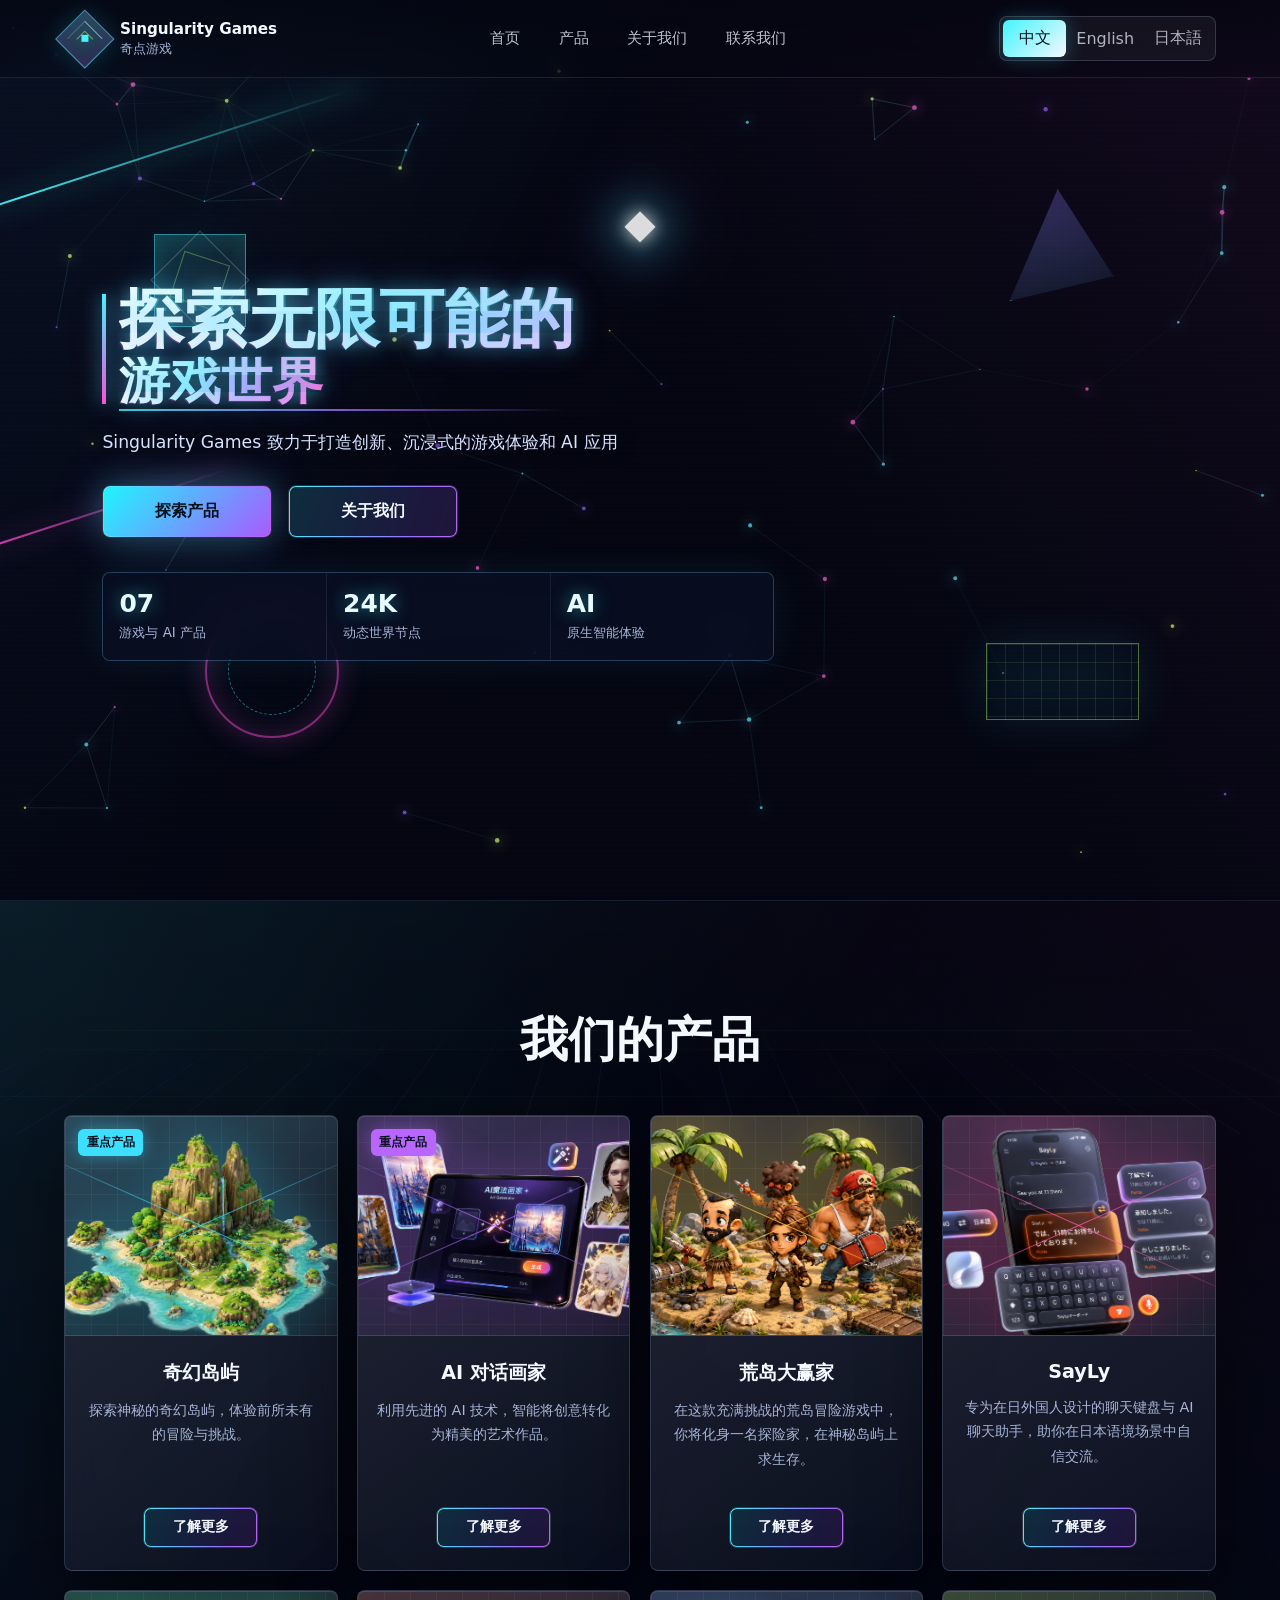
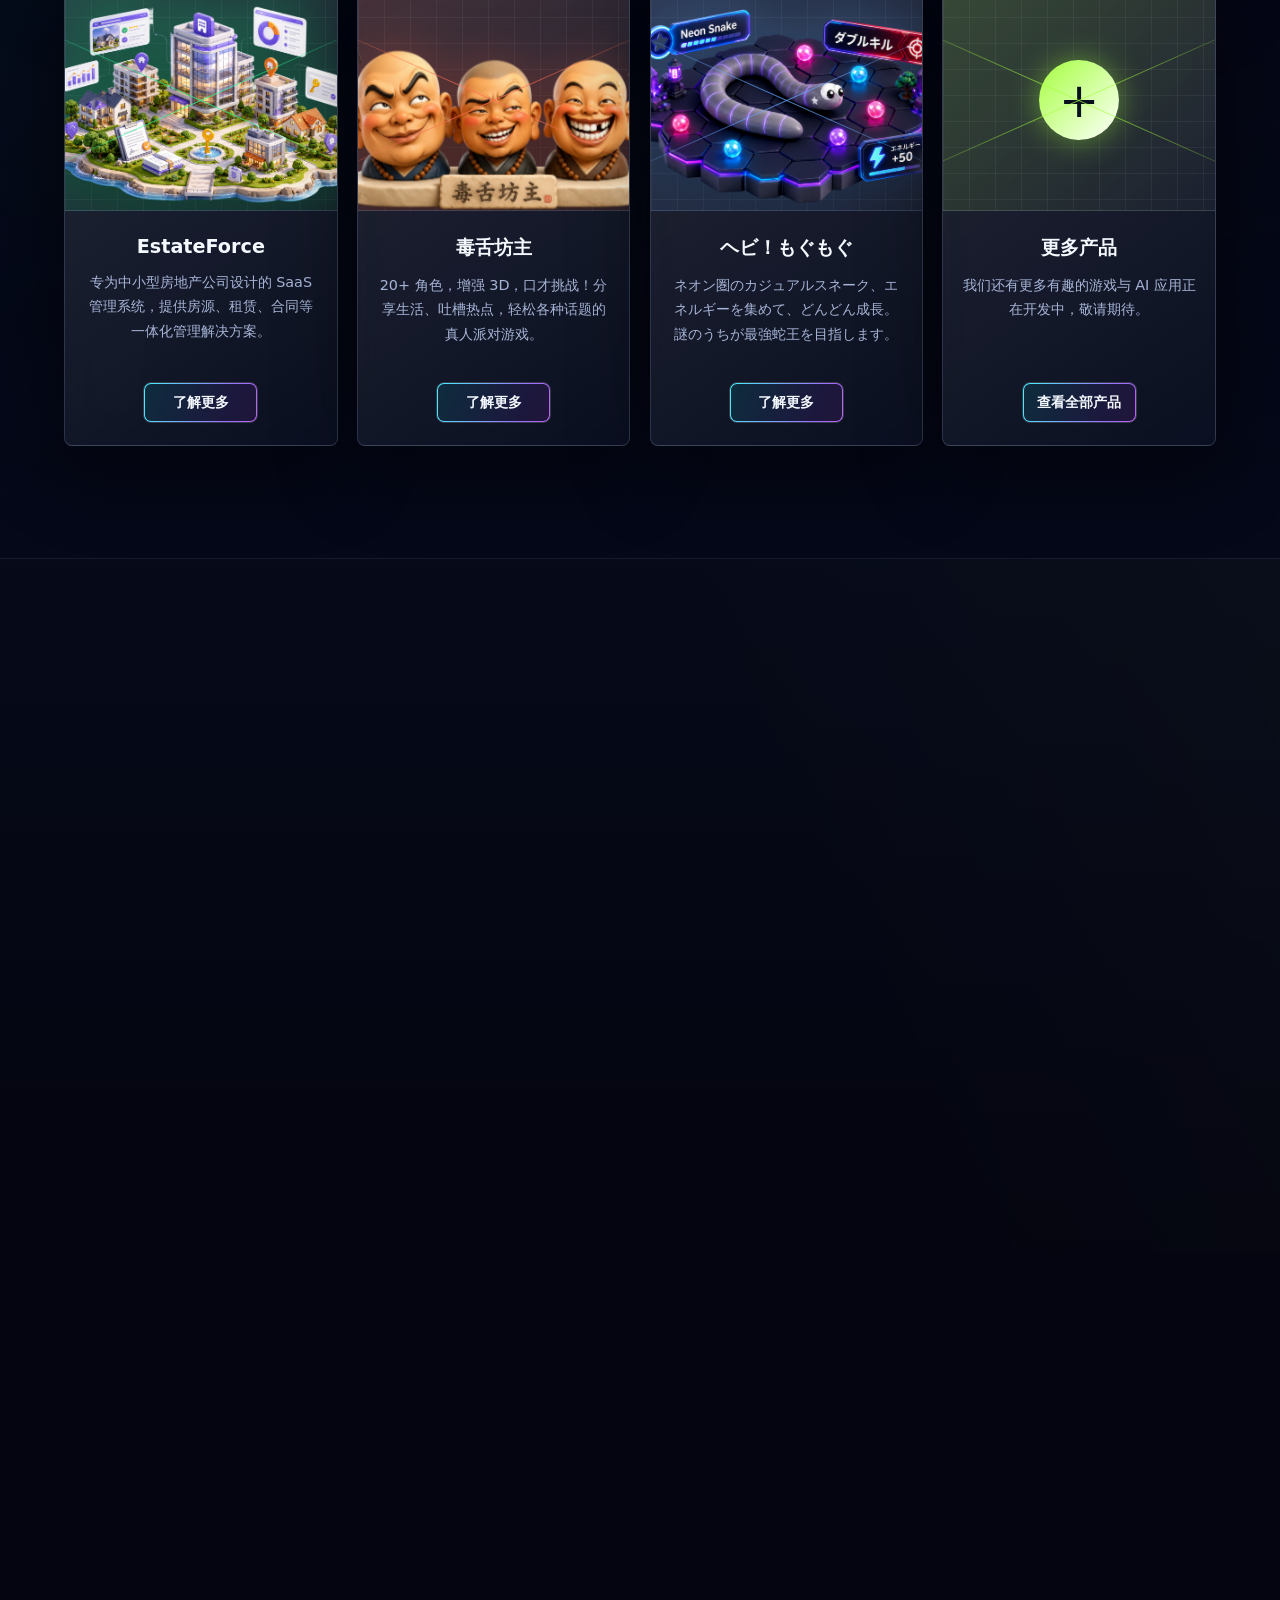
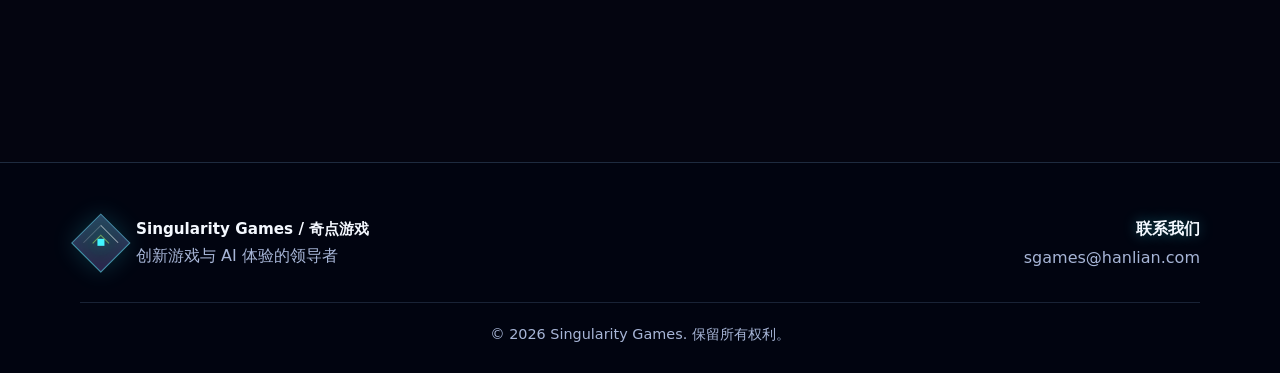
==== commit eb0f9ebe: "Add SavageMonk detail page" ====
--- a/index.html
+++ b/index.html
@@ -141,7 +141,7 @@
             <div class="product-copy">
               <h3 data-i18n="product2Title">AI 对话画家</h3>
               <p data-i18n="product2Body">利用先进的 AI 技术，智能将创意转化为精美的艺术作品。</p>
-              <a href="./contact.html" data-burst data-i18n="learnMore">了解更多</a>
+              <a href="./savage-monk.html" data-burst data-i18n="learnMore">了解更多</a>
             </div>
           </article>
 
--- a/styles.css
+++ b/styles.css
@@ -4084,6 +4084,549 @@
   color: rgba(255, 255, 255, 0.84);
 }
 
+.savage-detail {
+  --savage-red: #ff2f32;
+  --savage-deep: #7c0710;
+  --savage-orange: #ff7a22;
+  --savage-gold: #ffd36f;
+  --savage-ink: #0b0712;
+}
+
+.savage-hero {
+  min-height: 100svh;
+  background:
+    radial-gradient(circle at 18% 18%, rgba(255, 47, 50, 0.2), transparent 28rem),
+    radial-gradient(circle at 82% 24%, rgba(255, 122, 34, 0.18), transparent 30rem),
+    linear-gradient(135deg, rgba(27, 4, 14, 0.58), rgba(4, 5, 16, 0.9));
+}
+
+.savage-hero-backdrop {
+  position: absolute;
+  inset: 0;
+  z-index: -2;
+  pointer-events: none;
+  background:
+    linear-gradient(90deg, rgba(255, 47, 50, 0.08) 1px, transparent 1px),
+    linear-gradient(rgba(255, 255, 255, 0.04) 1px, transparent 1px),
+    radial-gradient(circle at 48% 50%, rgba(255, 47, 50, 0.18), transparent 20rem);
+  background-size: 52px 52px, 52px 52px, auto;
+  mask-image: linear-gradient(180deg, transparent, #000 12%, #000 88%, transparent);
+}
+
+.savage-hero-backdrop::before,
+.savage-hero-backdrop::after {
+  content: "";
+  position: absolute;
+  pointer-events: none;
+}
+
+.savage-hero-backdrop::before {
+  inset: 20% -12%;
+  height: 18rem;
+  background:
+    linear-gradient(90deg, transparent, rgba(255, 47, 50, 0.28), rgba(255, 122, 34, 0.18), transparent),
+    repeating-linear-gradient(180deg, rgba(255, 255, 255, 0.06) 0 1px, transparent 1px 10px);
+  filter: blur(0.5px);
+  transform: rotate(-7deg);
+  animation: savageWarningSweep 5.8s ease-in-out infinite;
+}
+
+.savage-hero-backdrop::after {
+  left: 4%;
+  right: 4%;
+  bottom: 10%;
+  height: 1px;
+  background: linear-gradient(90deg, transparent, rgba(255, 211, 111, 0.9), transparent);
+  box-shadow: 0 0 38px rgba(255, 122, 34, 0.58);
+}
+
+.savage-hero-shell {
+  width: min(88rem, 100%);
+  grid-template-columns: minmax(0, 0.9fr) minmax(0, 1.1fr);
+}
+
+.savage-detail-copy h1 {
+  max-width: 8em;
+  font-size: clamp(3rem, 5.25vw, 5.3rem);
+  overflow-wrap: anywhere;
+  background: linear-gradient(96deg, #fff8ef 0%, #ffd6bc 28%, #ff7a22 58%, #ff2f32 84%, #ffd36f 100%);
+  -webkit-background-clip: text;
+  color: transparent;
+  text-shadow: 0 0 30px rgba(255, 47, 50, 0.34), 0 0 60px rgba(255, 122, 34, 0.22);
+}
+
+.savage-detail-copy > p {
+  color: #ffe9dc;
+}
+
+.savage-primary {
+  background: linear-gradient(135deg, var(--savage-red), var(--savage-orange), var(--savage-gold));
+}
+
+.savage-signal-grid {
+  border-color: rgba(255, 122, 34, 0.3);
+  background: rgba(255, 47, 50, 0.15);
+}
+
+.savage-signal-grid strong {
+  color: #fff0ce;
+  text-shadow: 0 0 22px rgba(255, 122, 34, 0.58);
+}
+
+.savage-hero-media {
+  --rx: 0deg;
+  --ry: 0deg;
+  position: relative;
+  min-height: clamp(28rem, 48vw, 42rem);
+  display: grid;
+  place-items: center;
+  overflow: hidden;
+  border: 1px solid rgba(255, 122, 34, 0.28);
+  border-radius: 8px;
+  background:
+    linear-gradient(145deg, rgba(255, 255, 255, 0.11), rgba(255, 255, 255, 0.02)),
+    radial-gradient(circle at 50% 44%, rgba(255, 47, 50, 0.2), transparent 19rem),
+    radial-gradient(circle at 76% 20%, rgba(255, 211, 111, 0.1), transparent 22rem),
+    rgba(8, 8, 24, 0.76);
+  box-shadow:
+    0 36px 120px rgba(0, 0, 0, 0.58),
+    0 0 86px rgba(255, 47, 50, 0.16),
+    inset 0 1px 0 rgba(255, 255, 255, 0.08);
+  transform: rotateX(var(--rx)) rotateY(var(--ry));
+  transform-style: preserve-3d;
+  transition: transform 220ms ease, border-color 220ms ease, box-shadow 220ms ease;
+}
+
+.savage-hero-media:hover,
+.savage-hero-media:focus-within {
+  border-color: rgba(255, 122, 34, 0.72);
+  box-shadow:
+    0 40px 126px rgba(0, 0, 0, 0.62),
+    0 0 100px rgba(255, 47, 50, 0.24),
+    0 0 54px rgba(255, 211, 111, 0.14),
+    inset 0 1px 0 rgba(255, 255, 255, 0.12);
+}
+
+.savage-hero-media::before,
+.savage-hero-media::after {
+  content: "";
+  position: absolute;
+  inset: 0;
+  pointer-events: none;
+}
+
+.savage-hero-media::before {
+  z-index: 1;
+  background:
+    radial-gradient(circle at 50% 60%, rgba(255, 47, 50, 0.16), transparent 20rem),
+    linear-gradient(180deg, rgba(4, 5, 16, 0.06), rgba(4, 5, 16, 0.54)),
+    repeating-linear-gradient(180deg, rgba(255, 255, 255, 0.052) 0 1px, transparent 1px 9px);
+}
+
+.savage-hero-media::after {
+  z-index: 3;
+  left: -30%;
+  width: 42%;
+  background: linear-gradient(90deg, transparent, rgba(255, 244, 216, 0.34), transparent);
+  transform: skewX(-18deg);
+  animation: gameMediaSweep 5.1s ease-in-out infinite;
+}
+
+.savage-danger-rings {
+  position: absolute;
+  inset: 7%;
+  z-index: 2;
+  pointer-events: none;
+}
+
+.savage-danger-rings span {
+  position: absolute;
+  inset: 12%;
+  border: 1px solid rgba(255, 122, 34, 0.26);
+  border-radius: 50%;
+  transform: rotateX(66deg) rotateZ(0deg);
+  box-shadow: 0 0 30px rgba(255, 47, 50, 0.12);
+  animation: savageRingSpin 10s linear infinite;
+}
+
+.savage-danger-rings span:nth-child(2) {
+  inset: 22%;
+  border-color: rgba(255, 47, 50, 0.24);
+  animation-duration: 7s;
+  animation-direction: reverse;
+}
+
+.savage-danger-rings span:nth-child(3) {
+  inset: 4% 18%;
+  border-color: rgba(255, 211, 111, 0.18);
+  animation-duration: 13s;
+}
+
+.savage-hero-art {
+  position: relative;
+  z-index: 2;
+  width: min(118%, 60rem);
+  max-width: none;
+  transform: translateY(4%) scale(1.04);
+  filter:
+    drop-shadow(0 34px 44px rgba(0, 0, 0, 0.5))
+    drop-shadow(0 0 42px rgba(255, 47, 50, 0.18))
+    drop-shadow(0 0 28px rgba(255, 211, 111, 0.16));
+  transition: transform 420ms ease, filter 420ms ease;
+}
+
+.savage-hero-media:hover .savage-hero-art {
+  transform: translateY(1%) scale(1.1);
+  filter:
+    drop-shadow(0 38px 54px rgba(0, 0, 0, 0.58))
+    drop-shadow(0 0 52px rgba(255, 47, 50, 0.28))
+    drop-shadow(0 0 42px rgba(255, 211, 111, 0.22));
+}
+
+.savage-hero-hud {
+  position: absolute;
+  left: clamp(1rem, 2vw, 1.5rem);
+  right: clamp(1rem, 2vw, 1.5rem);
+  bottom: clamp(1rem, 2vw, 1.5rem);
+  z-index: 4;
+  display: grid;
+  gap: 0.35rem;
+  width: min(28rem, calc(100% - 2rem));
+  padding: 1rem 1.1rem;
+  border: 1px solid rgba(255, 122, 34, 0.32);
+  border-radius: 8px;
+  background: rgba(12, 5, 18, 0.76);
+  box-shadow: 0 0 38px rgba(255, 47, 50, 0.16), inset 0 1px 0 rgba(255, 255, 255, 0.08);
+  backdrop-filter: blur(18px);
+}
+
+.savage-hero-hud span,
+.savage-role-card .game-hud-label {
+  color: rgba(255, 211, 111, 0.92);
+  font-family: ui-monospace, SFMono-Regular, Menlo, Consolas, monospace;
+  font-size: 0.72rem;
+  font-weight: 800;
+}
+
+.savage-hero-hud strong {
+  color: #fff3d0;
+  font-size: clamp(1.28rem, 2.2vw, 1.95rem);
+  line-height: 1;
+  text-shadow: 0 0 22px rgba(255, 122, 34, 0.46);
+}
+
+.savage-hero-hud small {
+  color: #f4dfe6;
+  font-weight: 760;
+}
+
+.savage-story-section,
+.savage-feature-section,
+.savage-mode-section {
+  background:
+    linear-gradient(180deg, rgba(5, 9, 26, 0.66), rgba(4, 5, 16, 0.9)),
+    radial-gradient(circle at 14% 22%, rgba(255, 47, 50, 0.11), transparent 30rem),
+    radial-gradient(circle at 86% 18%, rgba(255, 122, 34, 0.11), transparent 30rem);
+}
+
+.savage-story-grid {
+  grid-template-columns: minmax(0, 1fr) minmax(22rem, 0.86fr);
+}
+
+.savage-story-copy {
+  border-color: rgba(255, 122, 34, 0.2);
+}
+
+.savage-story-copy h2,
+.savage-feature-section .about-block-head h2,
+.savage-mode-section .about-block-head h2 {
+  background: linear-gradient(96deg, #ffffff, #ffe1c4 28%, #ff7a22 64%, #ff4b4b);
+  -webkit-background-clip: text;
+  color: transparent;
+}
+
+.savage-board-panel {
+  --rx: 0deg;
+  --ry: 0deg;
+  position: relative;
+  overflow: hidden;
+  display: grid;
+  align-content: center;
+  gap: 1rem;
+  min-height: 100%;
+  padding: clamp(1.2rem, 2.4vw, 1.8rem);
+  border: 1px solid rgba(255, 122, 34, 0.24);
+  border-radius: 8px;
+  background:
+    linear-gradient(145deg, rgba(255, 47, 50, 0.14), rgba(255, 122, 34, 0.08)),
+    rgba(5, 9, 27, 0.76);
+  box-shadow: var(--shadow), inset 0 0 42px rgba(255, 47, 50, 0.08);
+  backdrop-filter: blur(20px);
+  transform: rotateX(var(--rx)) rotateY(var(--ry));
+  transform-style: preserve-3d;
+  transition: transform 220ms ease, border-color 220ms ease, box-shadow 220ms ease;
+}
+
+.savage-board-panel::before {
+  content: "";
+  position: absolute;
+  inset: 0;
+  background-image:
+    linear-gradient(90deg, rgba(255, 122, 34, 0.08) 1px, transparent 1px),
+    linear-gradient(rgba(255, 255, 255, 0.04) 1px, transparent 1px);
+  background-size: 28px 28px;
+  mask-image: linear-gradient(180deg, #000, transparent 82%);
+}
+
+.savage-board-panel:hover,
+.savage-board-panel:focus-within {
+  border-color: rgba(255, 122, 34, 0.68);
+  box-shadow: 0 32px 100px rgba(0, 0, 0, 0.58), 0 0 54px rgba(255, 47, 50, 0.2);
+}
+
+.savage-board-panel > * {
+  position: relative;
+  z-index: 1;
+}
+
+.savage-board-meta {
+  display: grid;
+  gap: 0.42rem;
+}
+
+.savage-board-meta strong {
+  color: #fff7e2;
+  font-size: clamp(1.15rem, 1.8vw, 1.45rem);
+  line-height: 1.35;
+}
+
+.savage-board-meta p {
+  min-height: 1.5em;
+  margin: 0;
+  color: #f0dfe6;
+  font-weight: 720;
+  line-height: 1.6;
+}
+
+.savage-board-meta p[data-state="safe"] {
+  color: #ffd36f;
+}
+
+.savage-board-meta p[data-state="mine"] {
+  color: #ff9b9d;
+  text-shadow: 0 0 18px rgba(255, 47, 50, 0.42);
+}
+
+.savage-mine-board {
+  display: grid;
+  grid-template-columns: repeat(5, minmax(0, 1fr));
+  gap: 0.5rem;
+}
+
+.savage-mine-board button {
+  position: relative;
+  min-height: 3.35rem;
+  border: 1px solid rgba(255, 211, 111, 0.18);
+  border-radius: 8px;
+  background:
+    linear-gradient(145deg, rgba(255, 255, 255, 0.1), rgba(255, 255, 255, 0.02)),
+    rgba(15, 10, 28, 0.78);
+  color: #ffe9dc;
+  font-weight: 900;
+  cursor: pointer;
+  box-shadow: inset 0 1px 0 rgba(255, 255, 255, 0.08);
+  transition: transform 180ms ease, border-color 180ms ease, box-shadow 180ms ease, background 180ms ease;
+}
+
+.savage-mine-board button:hover,
+.savage-mine-board button:focus-visible {
+  transform: translateY(-3px);
+  border-color: rgba(255, 122, 34, 0.62);
+  box-shadow: 0 0 28px rgba(255, 122, 34, 0.18);
+  outline: 0;
+}
+
+.savage-mine-board button.is-safe {
+  border-color: rgba(255, 211, 111, 0.62);
+  background:
+    linear-gradient(145deg, rgba(255, 211, 111, 0.24), rgba(255, 122, 34, 0.1)),
+    rgba(15, 10, 28, 0.82);
+  color: #fff7d8;
+}
+
+.savage-mine-board button.is-mine {
+  border-color: rgba(255, 47, 50, 0.78);
+  background:
+    radial-gradient(circle, rgba(255, 47, 50, 0.38), transparent 72%),
+    rgba(15, 10, 28, 0.9);
+  color: #fff;
+  box-shadow: 0 0 34px rgba(255, 47, 50, 0.32), inset 0 0 18px rgba(255, 47, 50, 0.18);
+}
+
+.savage-reset-button {
+  min-height: 2.8rem;
+  border: 1px solid rgba(255, 122, 34, 0.42);
+  border-radius: 8px;
+  background: rgba(255, 47, 50, 0.12);
+  color: #fff1dc;
+  font-weight: 880;
+  cursor: pointer;
+  transition: transform 180ms ease, border-color 180ms ease, box-shadow 180ms ease;
+}
+
+.savage-reset-button:hover,
+.savage-reset-button:focus-visible {
+  transform: translateY(-2px);
+  border-color: rgba(255, 211, 111, 0.65);
+  box-shadow: 0 0 28px rgba(255, 122, 34, 0.16);
+  outline: 0;
+}
+
+.savage-showcase-grid {
+  align-items: stretch;
+}
+
+.savage-shot-card {
+  border-color: rgba(255, 122, 34, 0.2);
+}
+
+.savage-shot-card img {
+  object-fit: contain;
+  padding: 1rem;
+  background:
+    radial-gradient(circle at 48% 48%, rgba(255, 47, 50, 0.18), transparent 18rem),
+    rgba(7, 8, 22, 0.74);
+}
+
+.savage-role-card {
+  --rx: 0deg;
+  --ry: 0deg;
+  position: relative;
+  overflow: hidden;
+  min-height: 25rem;
+  display: grid;
+  align-content: end;
+  gap: 1rem;
+  padding: 1.35rem;
+  border: 1px solid rgba(255, 122, 34, 0.22);
+  border-radius: 8px;
+  background:
+    radial-gradient(circle at 50% 25%, rgba(255, 47, 50, 0.22), transparent 13rem),
+    linear-gradient(145deg, rgba(255, 255, 255, 0.1), rgba(255, 255, 255, 0.02)),
+    rgba(8, 10, 28, 0.7);
+  box-shadow: var(--shadow), inset 0 1px 0 rgba(255, 255, 255, 0.08);
+  transform: rotateX(var(--rx)) rotateY(var(--ry));
+  transform-style: preserve-3d;
+  transition: transform 220ms ease, border-color 220ms ease, box-shadow 220ms ease;
+}
+
+.savage-role-card::before {
+  content: "";
+  position: absolute;
+  inset: 0;
+  background:
+    repeating-linear-gradient(180deg, rgba(255, 255, 255, 0.045) 0 1px, transparent 1px 11px),
+    radial-gradient(circle at var(--mx, 50%) var(--my, 40%), rgba(255, 122, 34, 0.2), transparent 13rem);
+  opacity: 0.72;
+  pointer-events: none;
+}
+
+.savage-role-card:hover,
+.savage-role-card:focus-visible {
+  transform: rotateX(var(--rx)) rotateY(var(--ry)) translateY(-10px);
+  border-color: rgba(255, 211, 111, 0.64);
+  box-shadow: 0 28px 90px rgba(0, 0, 0, 0.56), 0 0 40px rgba(255, 47, 50, 0.18);
+  outline: 0;
+}
+
+.savage-role-card > * {
+  position: relative;
+  z-index: 1;
+}
+
+.savage-role-tabs {
+  display: grid;
+  grid-template-columns: 1fr;
+  gap: 0.58rem;
+}
+
+.savage-role-tabs button {
+  min-height: 2.65rem;
+  border: 1px solid rgba(255, 211, 111, 0.16);
+  border-radius: 8px;
+  background: rgba(8, 10, 28, 0.72);
+  color: #f5e8e9;
+  font-weight: 860;
+  cursor: pointer;
+  transition: transform 180ms ease, border-color 180ms ease, box-shadow 180ms ease, background 180ms ease;
+}
+
+.savage-role-tabs button:hover,
+.savage-role-tabs button:focus-visible,
+.savage-role-tabs button.is-active {
+  transform: translateY(-2px);
+  border-color: rgba(255, 122, 34, 0.62);
+  background: linear-gradient(135deg, rgba(255, 47, 50, 0.22), rgba(255, 122, 34, 0.14));
+  box-shadow: 0 0 24px rgba(255, 47, 50, 0.16);
+  outline: 0;
+}
+
+.savage-role-output {
+  min-height: 8.5rem;
+  padding: 1rem;
+  border: 1px solid rgba(255, 122, 34, 0.18);
+  border-radius: 8px;
+  background: rgba(8, 10, 28, 0.72);
+  box-shadow: inset 0 1px 0 rgba(255, 255, 255, 0.07);
+}
+
+.savage-role-output strong {
+  display: block;
+  color: #fff4db;
+  font-size: clamp(1.16rem, 1.6vw, 1.35rem);
+  line-height: 1.35;
+}
+
+.savage-role-output p {
+  margin: 0.55rem 0 0;
+  color: #f2dce1;
+  line-height: 1.65;
+  font-weight: 680;
+}
+
+.savage-feature-grid .savage-feature-card::before {
+  background: linear-gradient(180deg, var(--savage-red), var(--savage-orange), var(--savage-gold));
+  box-shadow: 0 0 22px rgba(255, 47, 50, 0.42);
+}
+
+.savage-feature-grid .savage-feature-card span,
+.savage-step-card span {
+  background: linear-gradient(135deg, var(--savage-red), var(--savage-orange), var(--savage-gold));
+}
+
+.savage-step-card {
+  border-color: rgba(255, 122, 34, 0.2);
+}
+
+.savage-step-card::before {
+  background:
+    radial-gradient(circle at var(--mx, 50%) var(--my, 40%), rgba(255, 47, 50, 0.2), transparent 13rem),
+    linear-gradient(120deg, transparent, rgba(255, 255, 255, 0.08), transparent);
+}
+
+.savage-download-cta {
+  background:
+    linear-gradient(135deg, rgba(167, 12, 21, 0.96), rgba(255, 47, 50, 0.78), rgba(255, 122, 34, 0.66)),
+    linear-gradient(180deg, rgba(5, 9, 26, 0.32), rgba(4, 5, 16, 0.54));
+}
+
+.savage-download-cta .section-kicker,
+.savage-download-cta h2,
+.savage-download-cta p {
+  color: #fff;
+  text-shadow: 0 0 28px rgba(4, 5, 16, 0.5);
+}
+
 @keyframes fantasyBackdropDrift {
   from {
     transform: scale(1.08) translate3d(0, 0, 0);
@@ -4116,6 +4659,25 @@
   50% {
     opacity: 1;
     filter: blur(0.4px);
+  }
+}
+
+@keyframes savageWarningSweep {
+  0%,
+  100% {
+    opacity: 0.2;
+    transform: translateX(-4%) rotate(-7deg);
+  }
+
+  50% {
+    opacity: 0.78;
+    transform: translateX(4%) rotate(-7deg);
+  }
+}
+
+@keyframes savageRingSpin {
+  to {
+    transform: rotateX(66deg) rotateZ(360deg);
   }
 }
 
@@ -4564,6 +5126,10 @@
     min-height: 31rem;
   }
 
+  .savage-hero-media {
+    min-height: 31rem;
+  }
+
   .game-gallery-thumbs {
     grid-template-columns: repeat(5, minmax(0, 1fr));
   }
@@ -4901,9 +5467,67 @@
     grid-template-columns: 1fr;
   }
 
+  .savage-story-grid,
+  .savage-showcase-grid {
+    grid-template-columns: 1fr;
+  }
+
   .sayly-step-card {
     min-height: 13.8rem;
     padding: 1.45rem 1rem;
+  }
+
+  .savage-hero-media {
+    min-height: 23rem;
+  }
+
+  .savage-hero-art {
+    width: 132%;
+    transform: translateY(3%) scale(1);
+  }
+
+  .savage-hero-media:hover .savage-hero-art {
+    transform: translateY(0) scale(1.05);
+  }
+
+  .savage-hero-hud {
+    width: auto;
+    padding: 0.8rem;
+  }
+
+  .savage-signal-grid {
+    grid-template-columns: repeat(3, minmax(0, 1fr));
+  }
+
+  .savage-signal-grid div {
+    min-height: 4.65rem;
+    padding: 0.78rem 0.62rem;
+  }
+
+  .savage-signal-grid strong {
+    font-size: clamp(1.08rem, 6vw, 1.42rem);
+  }
+
+  .savage-signal-grid span {
+    font-size: 0.7rem;
+    line-height: 1.3;
+  }
+
+  .savage-mine-board {
+    gap: 0.38rem;
+  }
+
+  .savage-mine-board button {
+    min-height: 2.65rem;
+    font-size: 0.76rem;
+  }
+
+  .savage-role-card {
+    min-height: 21rem;
+  }
+
+  .savage-role-tabs {
+    grid-template-columns: 1fr;
   }
 
   .sayly-price-card {
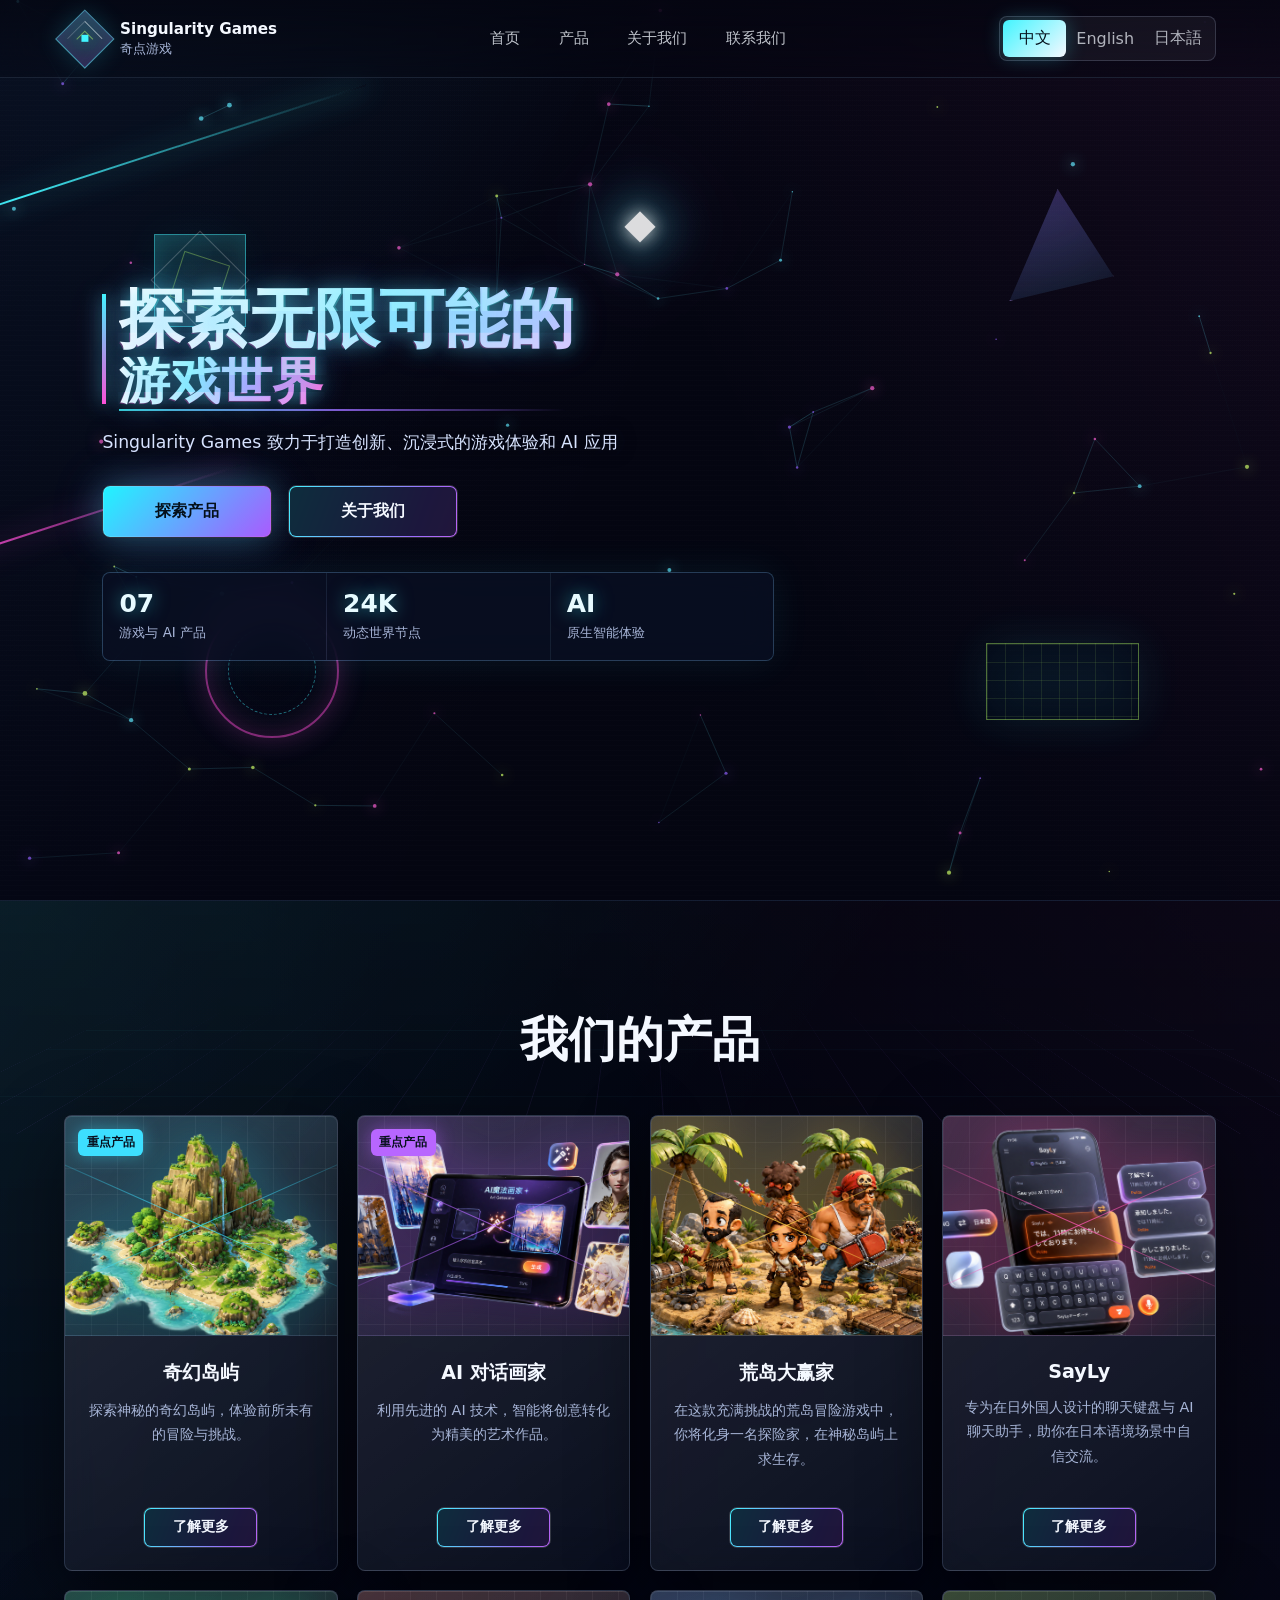
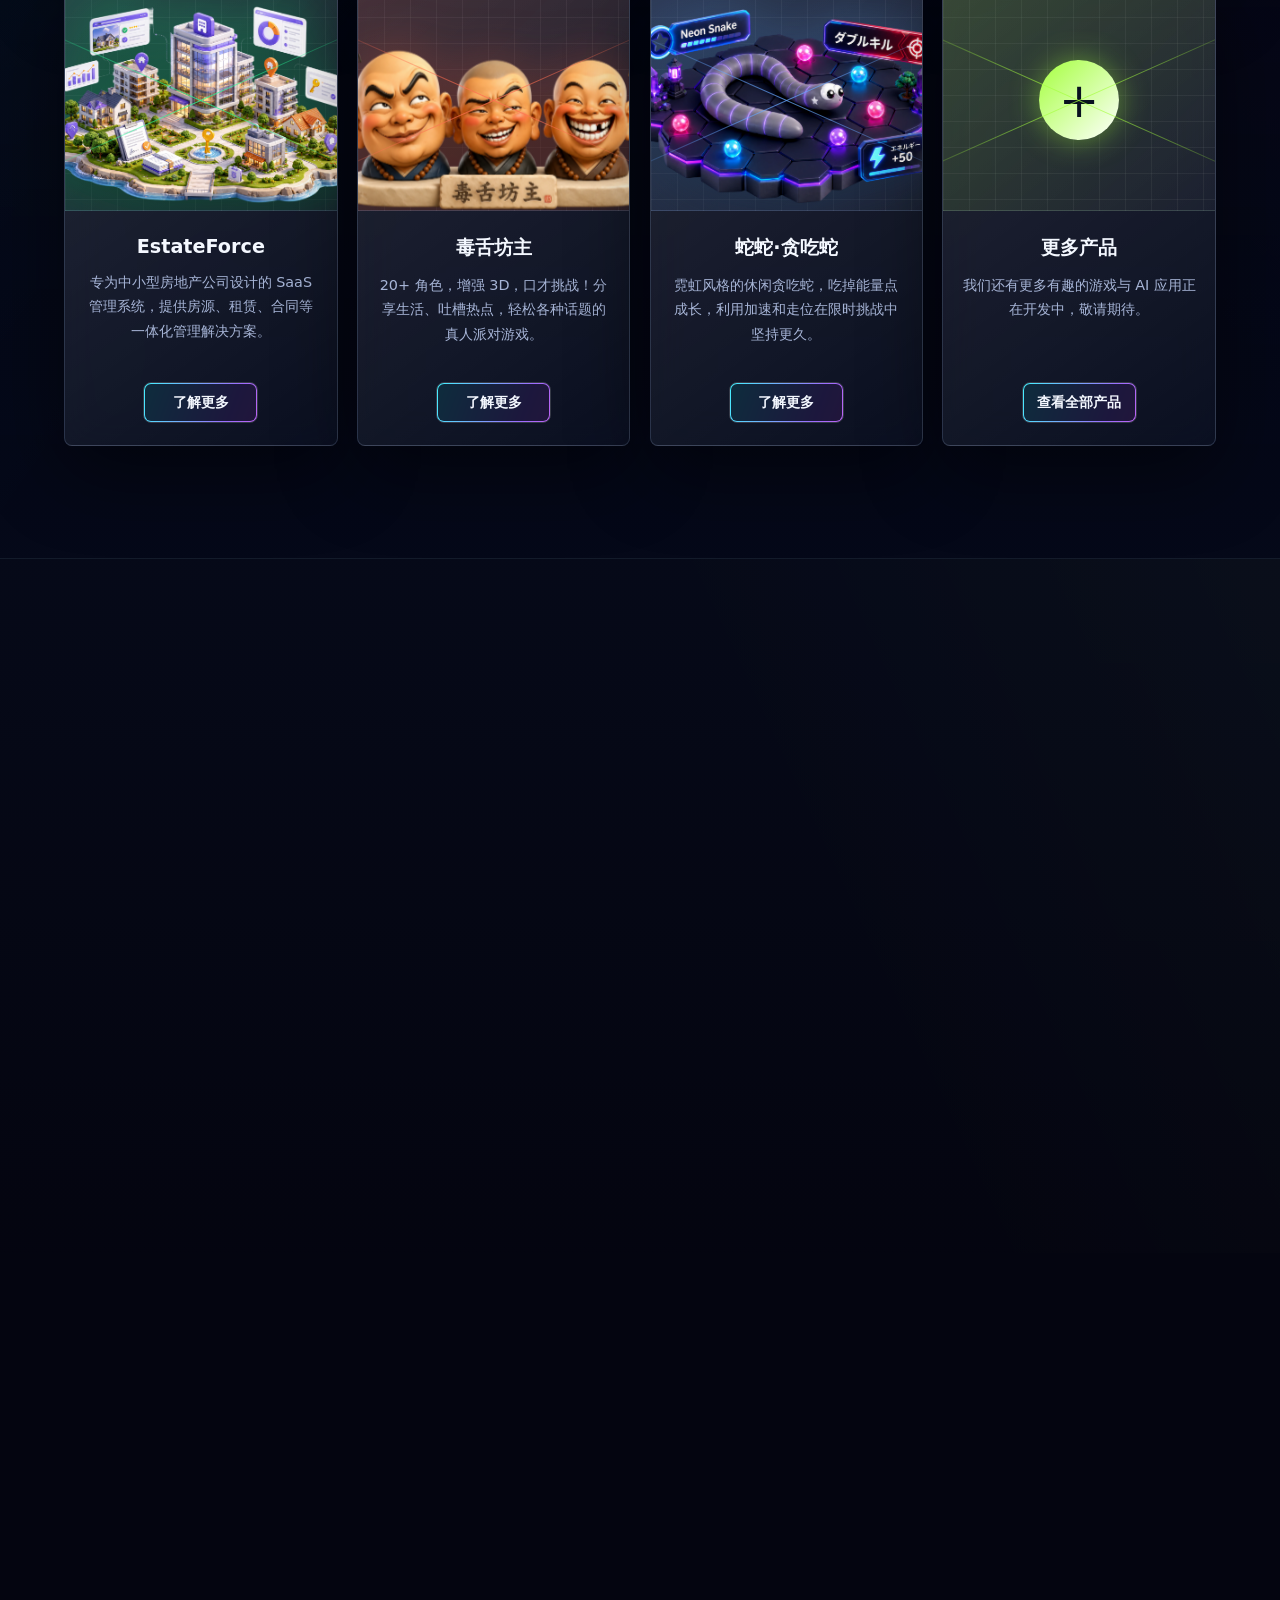
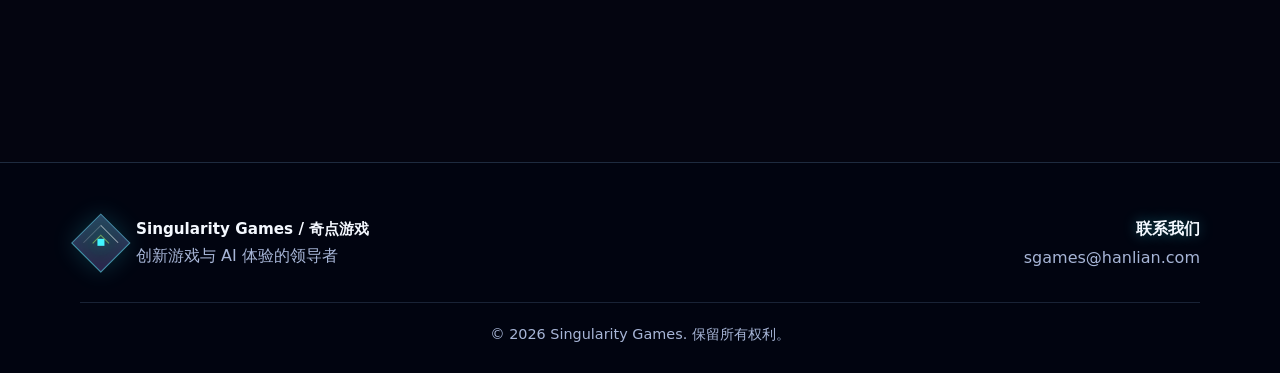
==== commit c9ed60d6: "Update Neon Snake product copy" ====
--- a/index.html
+++ b/index.html
@@ -214,13 +214,13 @@
               <img
                 class="product-art product-art--snake"
                 src="./assets/products/neon-snake.png"
-                alt="ヘビ！もぐもぐ 产品视觉"
-                loading="lazy"
-              />
-            </div>
-            <div class="product-copy">
-              <h3>ヘビ！もぐもぐ</h3>
-              <p data-i18n="product7Body">ネオン圏のカジュアルスネーク、エネルギーを集めて、どんどん成長。謎のうちが最強蛇王を目指します。</p>
+                alt="蛇蛇·贪吃蛇产品视觉"
+                loading="lazy"
+              />
+            </div>
+            <div class="product-copy">
+              <h3 data-i18n="product7Title">蛇蛇·贪吃蛇</h3>
+              <p data-i18n="product7Body">霓虹风格的休闲贪吃蛇，吃掉能量点成长，利用加速和走位在限时挑战中坚持更久。</p>
               <a href="./contact.html" data-burst data-i18n="learnMore">了解更多</a>
             </div>
           </article>
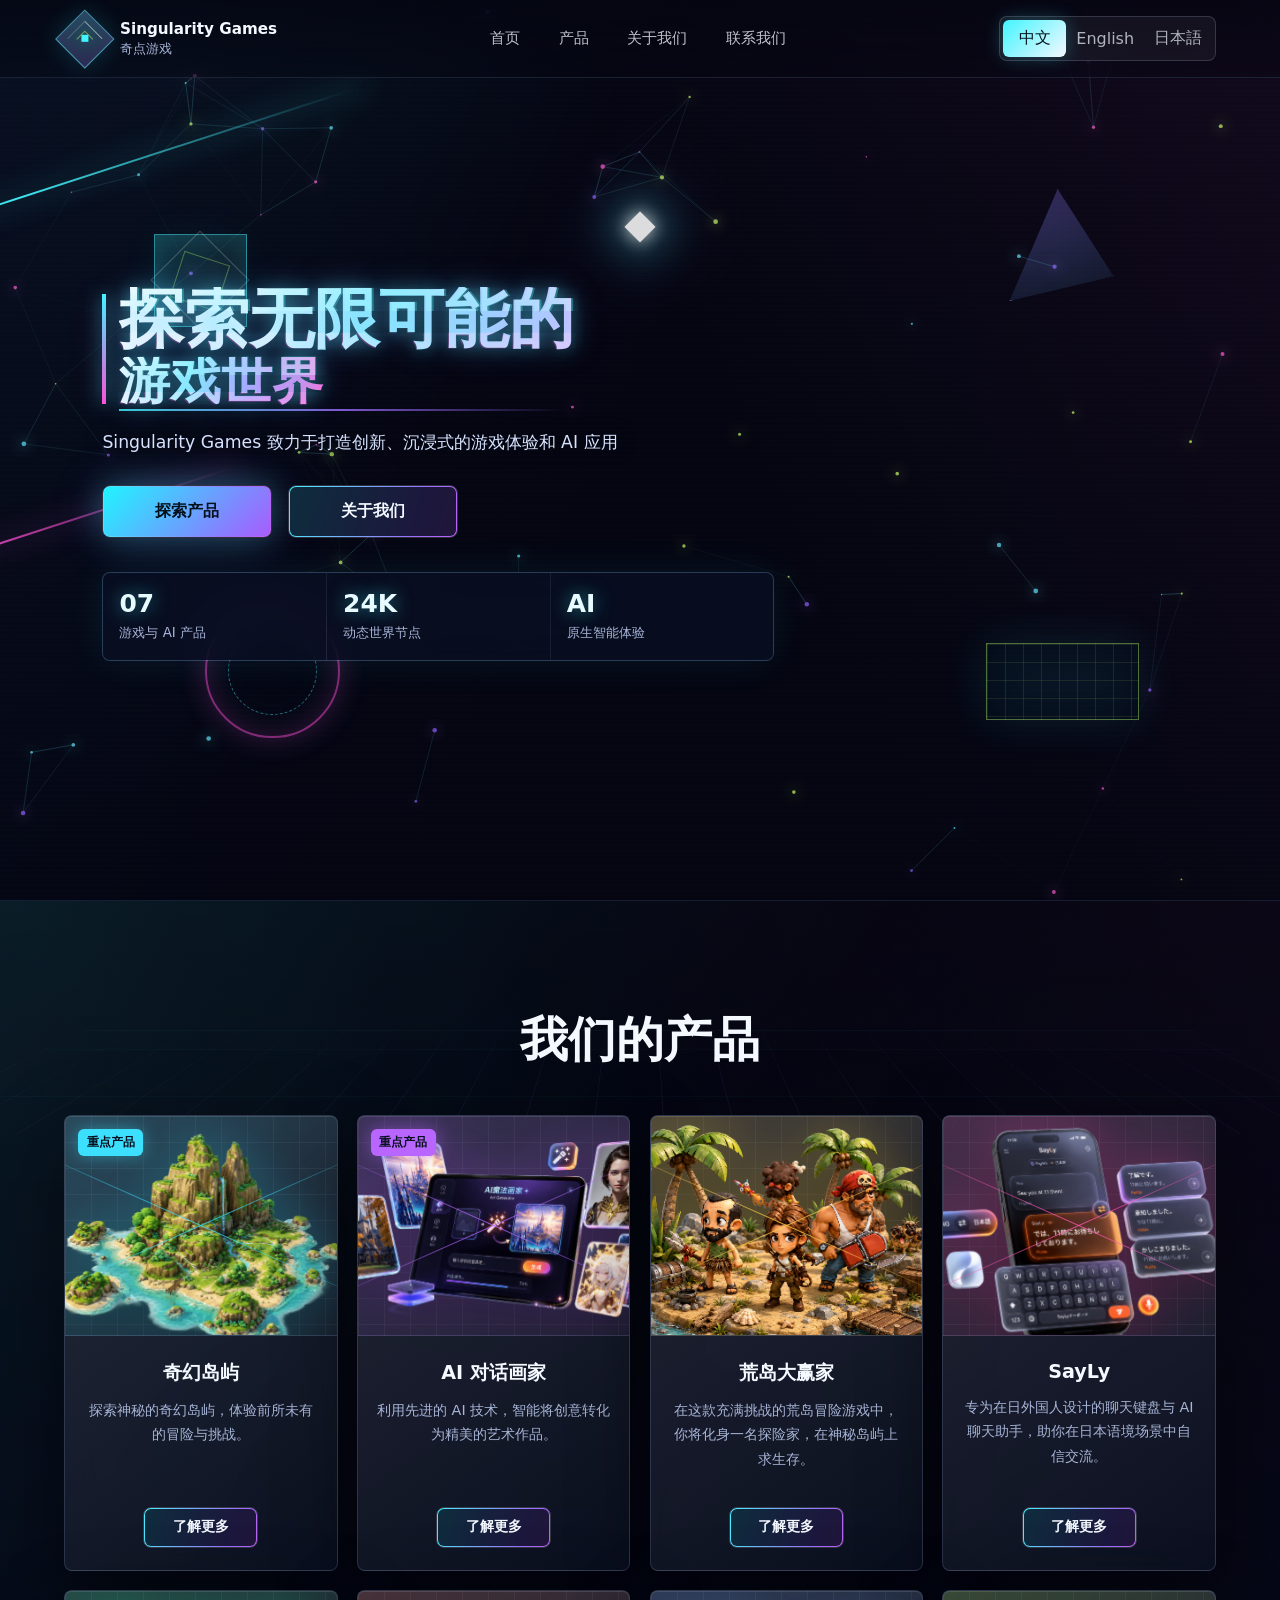
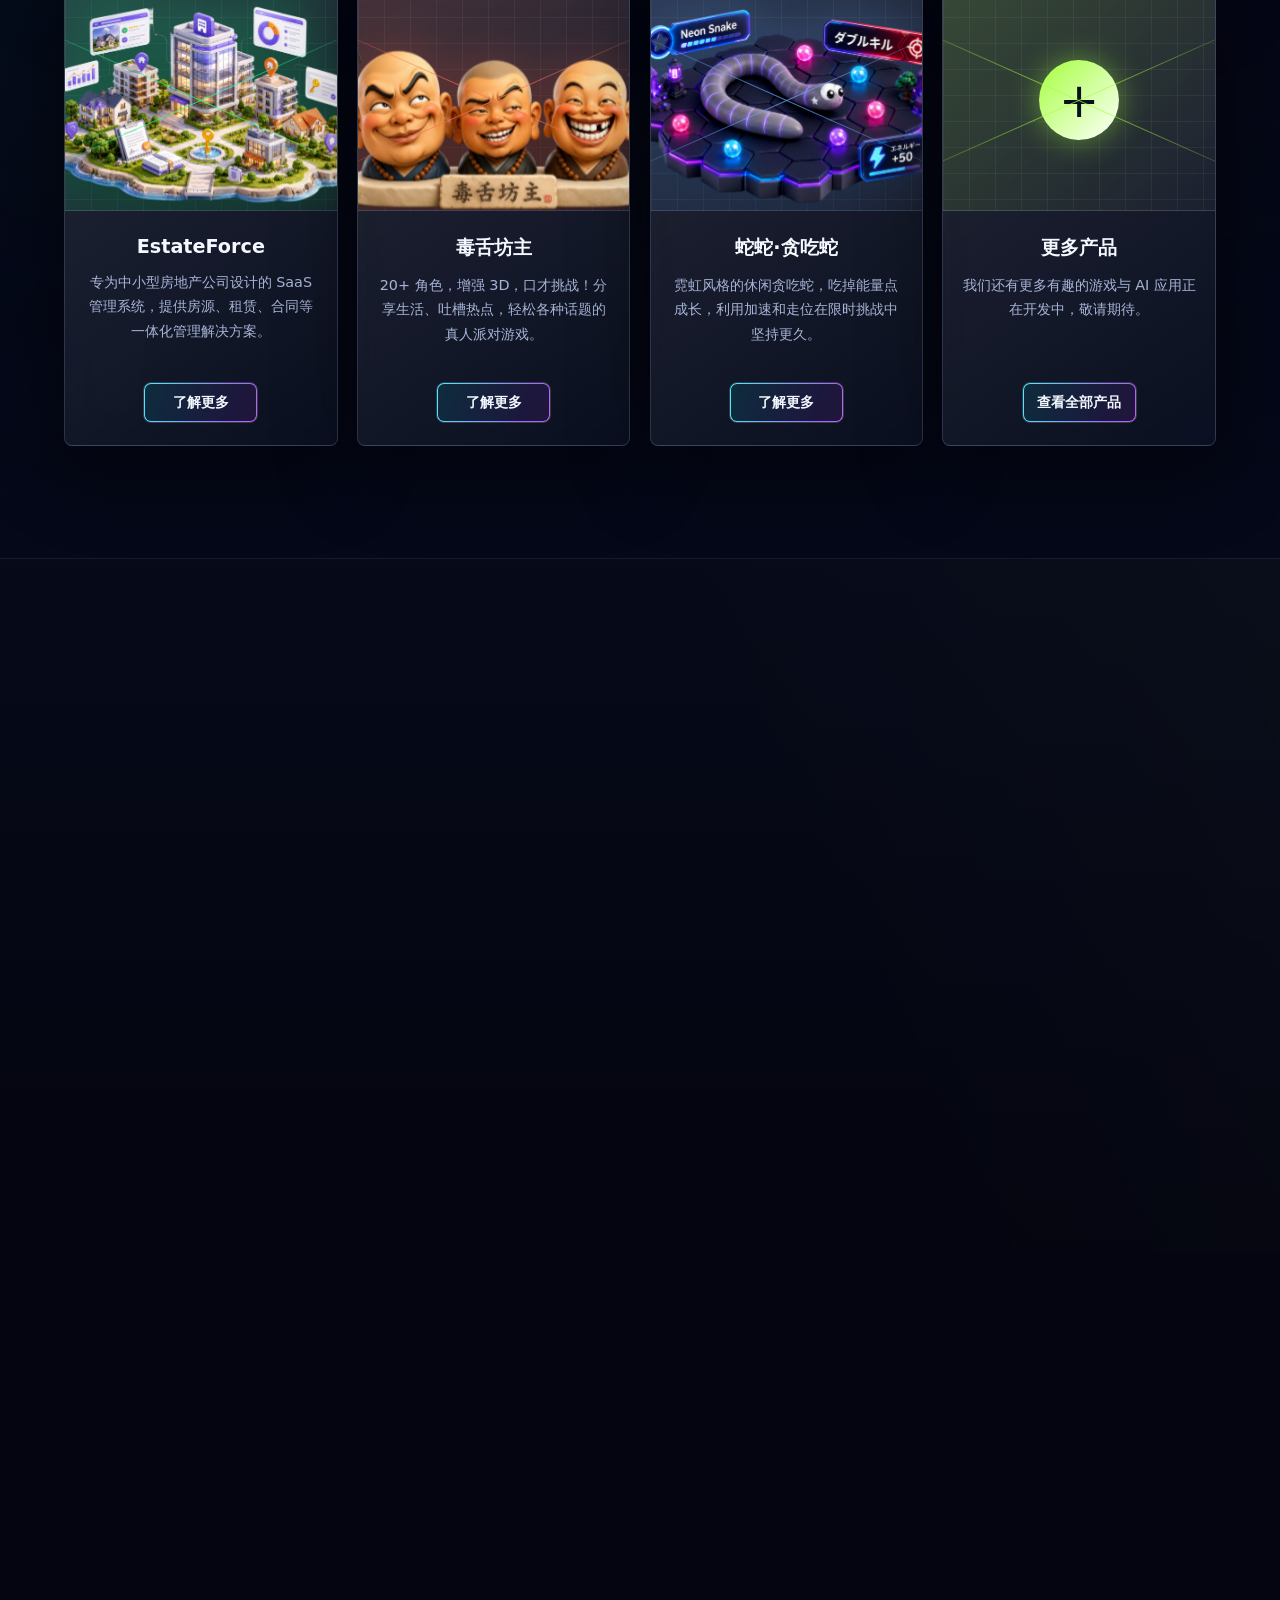
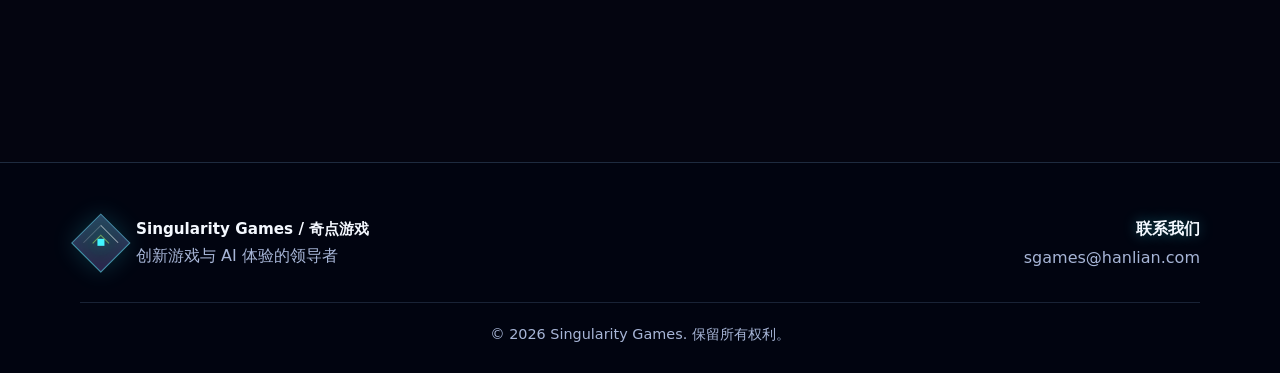
==== commit 3299774c: "Add Neon Snake detail page" ====
--- a/index.html
+++ b/index.html
@@ -205,7 +205,7 @@
             <div class="product-copy">
               <h3 data-i18n="product6Title">毒舌坊主</h3>
               <p data-i18n="product6Body">20+ 角色，增强 3D，口才挑战！分享生活、吐槽热点，轻松各种话题的真人派对游戏。</p>
-              <a href="./contact.html" data-burst data-i18n="learnMore">了解更多</a>
+              <a href="./savage-monk.html" data-burst data-i18n="learnMore">了解更多</a>
             </div>
           </article>
 
@@ -221,7 +221,7 @@
             <div class="product-copy">
               <h3 data-i18n="product7Title">蛇蛇·贪吃蛇</h3>
               <p data-i18n="product7Body">霓虹风格的休闲贪吃蛇，吃掉能量点成长，利用加速和走位在限时挑战中坚持更久。</p>
-              <a href="./contact.html" data-burst data-i18n="learnMore">了解更多</a>
+              <a href="./neon-snake.html" data-burst data-i18n="learnMore">了解更多</a>
             </div>
           </article>
 
--- a/styles.css
+++ b/styles.css
@@ -4627,6 +4627,522 @@
   text-shadow: 0 0 28px rgba(4, 5, 16, 0.5);
 }
 
+.snake-detail {
+  --snake-lime: #7cff34;
+  --snake-green: #20f98b;
+  --snake-cyan: #28dcff;
+  --snake-blue: #4b7cff;
+  --snake-violet: #925cff;
+  --snake-pink: #ff5fe6;
+  --snake-ink: #050914;
+}
+
+.snake-hero {
+  min-height: 100svh;
+  background:
+    radial-gradient(circle at 16% 18%, rgba(32, 249, 139, 0.18), transparent 28rem),
+    radial-gradient(circle at 84% 26%, rgba(255, 95, 230, 0.13), transparent 30rem),
+    radial-gradient(circle at 52% 58%, rgba(40, 220, 255, 0.1), transparent 34rem),
+    linear-gradient(135deg, rgba(4, 10, 24, 0.54), rgba(4, 5, 16, 0.92));
+}
+
+.snake-hero-backdrop {
+  position: absolute;
+  inset: 0;
+  z-index: -2;
+  pointer-events: none;
+  overflow: hidden;
+}
+
+.snake-hero-backdrop img {
+  width: 100%;
+  height: 100%;
+  object-fit: cover;
+  object-position: center;
+  filter: saturate(1.28) contrast(1.12) brightness(0.32) blur(1px);
+  transform: scale(1.08);
+  animation: snakeBackdropPulse 14s ease-in-out infinite alternate;
+}
+
+.snake-hero-backdrop::before,
+.snake-hero-backdrop::after {
+  content: "";
+  position: absolute;
+  inset: 0;
+  pointer-events: none;
+}
+
+.snake-hero-backdrop::before {
+  background:
+    linear-gradient(90deg, rgba(40, 220, 255, 0.08) 1px, transparent 1px),
+    linear-gradient(rgba(255, 255, 255, 0.04) 1px, transparent 1px),
+    radial-gradient(circle at 46% 44%, rgba(124, 255, 52, 0.12), transparent 18rem);
+  background-size: 50px 50px, 50px 50px, auto;
+  mask-image: linear-gradient(180deg, transparent, #000 11%, #000 88%, transparent);
+}
+
+.snake-hero-backdrop::after {
+  top: 36%;
+  height: 13rem;
+  background:
+    linear-gradient(90deg, transparent, rgba(40, 220, 255, 0.24), rgba(124, 255, 52, 0.16), rgba(255, 95, 230, 0.14), transparent),
+    repeating-linear-gradient(180deg, rgba(255, 255, 255, 0.055) 0 1px, transparent 1px 9px);
+  filter: blur(0.5px);
+  transform: skewY(-5deg);
+  animation: snakeSignalSweep 6s ease-in-out infinite;
+}
+
+.snake-hero-shell {
+  width: min(88rem, 100%);
+}
+
+.snake-detail-copy h1 {
+  max-width: 8em;
+  font-size: clamp(3.1rem, 5.6vw, 5.8rem);
+  background: linear-gradient(96deg, #ffffff 0%, #d4fff2 24%, var(--snake-green) 48%, var(--snake-cyan) 70%, var(--snake-pink) 100%);
+  -webkit-background-clip: text;
+  color: transparent;
+  text-shadow: 0 0 30px rgba(32, 249, 139, 0.3), 0 0 58px rgba(40, 220, 255, 0.18);
+}
+
+.snake-detail-copy > p {
+  color: #e4fff5;
+}
+
+.snake-primary {
+  background: linear-gradient(135deg, var(--snake-cyan), var(--snake-green), var(--snake-lime));
+  color: #06101d;
+}
+
+.snake-signal-grid {
+  border-color: rgba(32, 249, 139, 0.28);
+  background: rgba(32, 249, 139, 0.14);
+}
+
+.snake-signal-grid strong {
+  color: #efffe7;
+  font-size: clamp(1.08rem, 2vw, 1.72rem);
+  text-shadow: 0 0 22px rgba(32, 249, 139, 0.58);
+}
+
+.snake-hero-media {
+  --rx: 0deg;
+  --ry: 0deg;
+  position: relative;
+  min-height: clamp(28rem, 48vw, 42rem);
+  overflow: hidden;
+  border: 1px solid rgba(32, 249, 139, 0.26);
+  border-radius: 8px;
+  background:
+    linear-gradient(145deg, rgba(255, 255, 255, 0.12), rgba(255, 255, 255, 0.02)),
+    radial-gradient(circle at 50% 46%, rgba(32, 249, 139, 0.18), transparent 19rem),
+    rgba(5, 10, 24, 0.78);
+  box-shadow:
+    0 36px 120px rgba(0, 0, 0, 0.58),
+    0 0 86px rgba(32, 249, 139, 0.14),
+    inset 0 1px 0 rgba(255, 255, 255, 0.08);
+  transform: rotateX(var(--rx)) rotateY(var(--ry));
+  transform-style: preserve-3d;
+  transition: transform 220ms ease, border-color 220ms ease, box-shadow 220ms ease;
+}
+
+.snake-hero-media:hover,
+.snake-hero-media:focus-within {
+  border-color: rgba(32, 249, 139, 0.72);
+  box-shadow:
+    0 40px 126px rgba(0, 0, 0, 0.62),
+    0 0 100px rgba(32, 249, 139, 0.24),
+    0 0 54px rgba(255, 95, 230, 0.14),
+    inset 0 1px 0 rgba(255, 255, 255, 0.12);
+}
+
+.snake-hero-media::before,
+.snake-hero-media::after {
+  content: "";
+  position: absolute;
+  inset: 0;
+  pointer-events: none;
+}
+
+.snake-hero-media::before {
+  z-index: 2;
+  background:
+    radial-gradient(circle at 58% 52%, rgba(124, 255, 52, 0.16), transparent 19rem),
+    linear-gradient(180deg, rgba(4, 5, 16, 0.04), rgba(4, 5, 16, 0.6)),
+    repeating-linear-gradient(180deg, rgba(255, 255, 255, 0.048) 0 1px, transparent 1px 8px);
+}
+
+.snake-hero-media::after {
+  z-index: 5;
+  left: -30%;
+  width: 42%;
+  background: linear-gradient(90deg, transparent, rgba(232, 255, 247, 0.32), transparent);
+  transform: skewX(-18deg);
+  animation: gameMediaSweep 4.8s ease-in-out infinite;
+}
+
+.snake-hero-shot {
+  position: absolute;
+  inset: 0;
+  width: 100%;
+  height: 100%;
+  object-fit: cover;
+  filter: saturate(1.18) contrast(1.08) brightness(0.72);
+  transform: scale(1.08);
+  transition: transform 420ms ease, filter 420ms ease;
+}
+
+.snake-hero-media:hover .snake-hero-shot {
+  transform: scale(1.13);
+  filter: saturate(1.28) contrast(1.12) brightness(0.82);
+}
+
+.snake-hero-model {
+  position: absolute;
+  z-index: 3;
+  right: -13%;
+  bottom: 4%;
+  width: min(78%, 34rem);
+  max-width: none;
+  filter:
+    drop-shadow(0 34px 44px rgba(0, 0, 0, 0.54))
+    drop-shadow(0 0 42px rgba(40, 220, 255, 0.2))
+    drop-shadow(0 0 30px rgba(124, 255, 52, 0.16));
+  transform: translateY(5%) rotate(-4deg) scale(1.02);
+  transition: transform 420ms ease, filter 420ms ease;
+}
+
+.snake-hero-media:hover .snake-hero-model {
+  transform: translateY(1%) rotate(-2deg) scale(1.08);
+  filter:
+    drop-shadow(0 38px 54px rgba(0, 0, 0, 0.6))
+    drop-shadow(0 0 54px rgba(40, 220, 255, 0.3))
+    drop-shadow(0 0 38px rgba(124, 255, 52, 0.24));
+}
+
+.snake-orbit-rings {
+  position: absolute;
+  inset: 5%;
+  z-index: 4;
+  pointer-events: none;
+}
+
+.snake-orbit-rings span {
+  position: absolute;
+  inset: 8% 2%;
+  border: 1px solid rgba(40, 220, 255, 0.22);
+  border-radius: 50%;
+  transform: rotateX(67deg) rotateZ(0deg);
+  box-shadow: 0 0 30px rgba(32, 249, 139, 0.12);
+  animation: savageRingSpin 10s linear infinite;
+}
+
+.snake-orbit-rings span:nth-child(2) {
+  inset: 18% 12%;
+  border-color: rgba(124, 255, 52, 0.25);
+  animation-duration: 7.5s;
+  animation-direction: reverse;
+}
+
+.snake-orbit-rings span:nth-child(3) {
+  inset: 0 18%;
+  border-color: rgba(255, 95, 230, 0.2);
+  animation-duration: 13s;
+}
+
+.snake-hero-hud {
+  position: absolute;
+  left: clamp(1rem, 2vw, 1.5rem);
+  right: clamp(1rem, 2vw, 1.5rem);
+  bottom: clamp(1rem, 2vw, 1.5rem);
+  z-index: 6;
+  display: grid;
+  gap: 0.35rem;
+  width: min(28rem, calc(100% - 2rem));
+  padding: 1rem 1.1rem;
+  border: 1px solid rgba(32, 249, 139, 0.32);
+  border-radius: 8px;
+  background: rgba(5, 10, 24, 0.76);
+  box-shadow: 0 0 38px rgba(32, 249, 139, 0.16), inset 0 1px 0 rgba(255, 255, 255, 0.08);
+  backdrop-filter: blur(18px);
+}
+
+.snake-hero-hud span,
+.snake-control-panel .game-hud-label {
+  color: rgba(124, 255, 52, 0.94);
+  font-family: ui-monospace, SFMono-Regular, Menlo, Consolas, monospace;
+  font-size: 0.72rem;
+  font-weight: 800;
+}
+
+.snake-hero-hud strong {
+  color: #edffe5;
+  font-size: clamp(1.28rem, 2.2vw, 1.95rem);
+  line-height: 1;
+  text-shadow: 0 0 22px rgba(32, 249, 139, 0.46);
+}
+
+.snake-hero-hud small {
+  color: #dff7ff;
+  font-weight: 760;
+}
+
+.snake-story-section,
+.snake-feature-section,
+.snake-rhythm-section,
+.snake-gallery-section {
+  background:
+    linear-gradient(180deg, rgba(5, 9, 26, 0.66), rgba(4, 5, 16, 0.9)),
+    radial-gradient(circle at 12% 22%, rgba(32, 249, 139, 0.1), transparent 30rem),
+    radial-gradient(circle at 88% 20%, rgba(40, 220, 255, 0.1), transparent 30rem);
+}
+
+.snake-story-grid {
+  grid-template-columns: minmax(0, 1fr) minmax(22rem, 0.8fr);
+}
+
+.snake-story-copy {
+  border-color: rgba(32, 249, 139, 0.2);
+}
+
+.snake-story-copy h2,
+.snake-feature-section .about-block-head h2,
+.snake-rhythm-section .about-block-head h2,
+.snake-gallery-section .about-block-head h2 {
+  background: linear-gradient(96deg, #ffffff, #d4fff2 28%, var(--snake-green) 60%, var(--snake-cyan));
+  -webkit-background-clip: text;
+  color: transparent;
+}
+
+.snake-control-panel {
+  --rx: 0deg;
+  --ry: 0deg;
+  position: relative;
+  overflow: hidden;
+  display: grid;
+  align-content: center;
+  gap: 1rem;
+  min-height: 100%;
+  padding: clamp(1.2rem, 2.4vw, 1.8rem);
+  border: 1px solid rgba(32, 249, 139, 0.24);
+  border-radius: 8px;
+  background:
+    linear-gradient(145deg, rgba(32, 249, 139, 0.14), rgba(40, 220, 255, 0.08)),
+    rgba(5, 10, 24, 0.76);
+  box-shadow: var(--shadow), inset 0 0 42px rgba(32, 249, 139, 0.08);
+  backdrop-filter: blur(20px);
+  transform: rotateX(var(--rx)) rotateY(var(--ry));
+  transform-style: preserve-3d;
+  transition: transform 220ms ease, border-color 220ms ease, box-shadow 220ms ease;
+}
+
+.snake-control-panel::before {
+  content: "";
+  position: absolute;
+  inset: 0;
+  background-image:
+    linear-gradient(90deg, rgba(32, 249, 139, 0.08) 1px, transparent 1px),
+    linear-gradient(rgba(255, 255, 255, 0.04) 1px, transparent 1px);
+  background-size: 28px 28px;
+  mask-image: linear-gradient(180deg, #000, transparent 82%);
+}
+
+.snake-control-panel:hover,
+.snake-control-panel:focus-within {
+  border-color: rgba(32, 249, 139, 0.68);
+  box-shadow: 0 32px 100px rgba(0, 0, 0, 0.58), 0 0 54px rgba(32, 249, 139, 0.18);
+}
+
+.snake-control-panel > * {
+  position: relative;
+  z-index: 1;
+}
+
+.snake-route-screen {
+  position: relative;
+  overflow: hidden;
+  display: grid;
+  gap: 0.75rem;
+  min-height: 17rem;
+  padding: 1.15rem;
+  border: 1px solid rgba(32, 249, 139, 0.18);
+  border-radius: 8px;
+  background:
+    radial-gradient(circle at 44% 38%, rgba(124, 255, 52, 0.12), transparent 12rem),
+    rgba(3, 8, 20, 0.76);
+  box-shadow: inset 0 1px 0 rgba(255, 255, 255, 0.08);
+}
+
+.snake-route-orb {
+  position: relative;
+  width: 9rem;
+  aspect-ratio: 1;
+  margin: 0 auto 0.2rem;
+  border-radius: 50%;
+  border: 1px solid rgba(40, 220, 255, 0.28);
+  background:
+    radial-gradient(circle, rgba(32, 249, 139, 0.24), transparent 32%),
+    repeating-radial-gradient(circle, transparent 0 1.35rem, rgba(40, 220, 255, 0.16) 1.42rem 1.48rem);
+  box-shadow: inset 0 0 34px rgba(32, 249, 139, 0.12), 0 0 34px rgba(40, 220, 255, 0.1);
+}
+
+.snake-route-orb::before {
+  content: "";
+  position: absolute;
+  inset: 50% auto auto 50%;
+  width: 48%;
+  height: 2px;
+  background: linear-gradient(90deg, var(--snake-lime), transparent);
+  transform-origin: left center;
+  animation: gameRadarSweep 2.7s linear infinite;
+}
+
+.snake-route-orb span {
+  position: absolute;
+  width: 0.6rem;
+  aspect-ratio: 1;
+  border-radius: 50%;
+  background: var(--snake-cyan);
+  box-shadow: 0 0 18px var(--snake-cyan);
+}
+
+.snake-route-orb span:nth-child(1) {
+  left: 28%;
+  top: 35%;
+}
+
+.snake-route-orb span:nth-child(2) {
+  right: 23%;
+  top: 54%;
+  background: var(--snake-lime);
+  box-shadow: 0 0 18px var(--snake-lime);
+}
+
+.snake-route-orb span:nth-child(3) {
+  left: 54%;
+  bottom: 23%;
+  background: var(--snake-pink);
+  box-shadow: 0 0 18px var(--snake-pink);
+}
+
+.snake-route-screen strong {
+  color: #f1ffe9;
+  font-size: clamp(1.25rem, 2vw, 1.65rem);
+  line-height: 1.25;
+}
+
+.snake-route-screen p {
+  min-height: 4.8rem;
+  margin: 0;
+  color: #dff3ff;
+  line-height: 1.65;
+  font-weight: 700;
+}
+
+.snake-route-meter {
+  overflow: hidden;
+  height: 0.55rem;
+  border-radius: 999px;
+  background: rgba(184, 210, 255, 0.12);
+}
+
+.snake-route-meter span {
+  display: block;
+  width: var(--snake-route-power, 45%);
+  height: 100%;
+  border-radius: inherit;
+  background: linear-gradient(90deg, var(--snake-cyan), var(--snake-green), var(--snake-lime));
+  box-shadow: 0 0 18px rgba(32, 249, 139, 0.4);
+  transition: width 240ms ease;
+}
+
+.snake-route-screen small {
+  color: rgba(124, 255, 52, 0.86);
+  font-family: ui-monospace, SFMono-Regular, Menlo, Consolas, monospace;
+  font-weight: 800;
+}
+
+.snake-route-tabs {
+  display: grid;
+  grid-template-columns: repeat(4, minmax(0, 1fr));
+  gap: 0.58rem;
+}
+
+.snake-route-tabs button {
+  min-height: 2.75rem;
+  border: 1px solid rgba(124, 255, 52, 0.18);
+  border-radius: 8px;
+  background: rgba(8, 14, 34, 0.72);
+  color: #e8fff7;
+  font-weight: 860;
+  cursor: pointer;
+  transition: transform 180ms ease, border-color 180ms ease, box-shadow 180ms ease, background 180ms ease;
+}
+
+.snake-route-tabs button:hover,
+.snake-route-tabs button:focus-visible,
+.snake-route-tabs button.is-active {
+  transform: translateY(-2px);
+  border-color: rgba(32, 249, 139, 0.62);
+  background: linear-gradient(135deg, rgba(32, 249, 139, 0.22), rgba(40, 220, 255, 0.14));
+  box-shadow: 0 0 24px rgba(32, 249, 139, 0.16);
+  outline: 0;
+}
+
+.snake-showcase-grid {
+  align-items: stretch;
+}
+
+.snake-shot-card {
+  border-color: rgba(32, 249, 139, 0.2);
+}
+
+.snake-feature-grid .snake-feature-card::before {
+  background: linear-gradient(180deg, var(--snake-lime), var(--snake-green), var(--snake-cyan), var(--snake-pink));
+  box-shadow: 0 0 22px rgba(32, 249, 139, 0.42);
+}
+
+.snake-feature-grid .snake-feature-card span,
+.snake-step-card span {
+  background: linear-gradient(135deg, var(--snake-cyan), var(--snake-green), var(--snake-lime));
+}
+
+.snake-step-card {
+  border-color: rgba(32, 249, 139, 0.2);
+}
+
+.snake-step-card::before {
+  background:
+    radial-gradient(circle at var(--mx, 50%) var(--my, 40%), rgba(32, 249, 139, 0.2), transparent 13rem),
+    linear-gradient(120deg, transparent, rgba(255, 255, 255, 0.08), transparent);
+}
+
+.snake-steps-grid {
+  grid-template-columns: repeat(4, minmax(0, 1fr));
+}
+
+.snake-gallery-viewer,
+.snake-gallery-thumbs button {
+  border-color: rgba(32, 249, 139, 0.22);
+}
+
+.snake-gallery-thumbs {
+  grid-template-columns: 1fr;
+}
+
+.snake-download-cta {
+  background:
+    linear-gradient(135deg, rgba(4, 22, 38, 0.96), rgba(13, 131, 116, 0.84), rgba(124, 255, 52, 0.66)),
+    linear-gradient(180deg, rgba(5, 9, 26, 0.32), rgba(4, 5, 16, 0.54));
+}
+
+.snake-download-cta .section-kicker,
+.snake-download-cta h2,
+.snake-download-cta p {
+  color: #fff;
+  text-shadow: 0 0 28px rgba(4, 5, 16, 0.5);
+}
+
 @keyframes fantasyBackdropDrift {
   from {
     transform: scale(1.08) translate3d(0, 0, 0);
@@ -4678,6 +5194,31 @@
 @keyframes savageRingSpin {
   to {
     transform: rotateX(66deg) rotateZ(360deg);
+  }
+}
+
+@keyframes snakeBackdropPulse {
+  from {
+    transform: scale(1.08) translate3d(-1%, 0, 0);
+    filter: saturate(1.18) contrast(1.08) brightness(0.28) blur(1px);
+  }
+
+  to {
+    transform: scale(1.14) translate3d(1%, -1%, 0);
+    filter: saturate(1.36) contrast(1.14) brightness(0.38) blur(1px);
+  }
+}
+
+@keyframes snakeSignalSweep {
+  0%,
+  100% {
+    transform: translateX(-5%) skewY(-5deg);
+    opacity: 0.58;
+  }
+
+  50% {
+    transform: translateX(5%) skewY(-5deg);
+    opacity: 0.9;
   }
 }
 
@@ -5130,6 +5671,14 @@
     min-height: 31rem;
   }
 
+  .snake-hero-media {
+    min-height: 31rem;
+  }
+
+  .snake-steps-grid {
+    grid-template-columns: repeat(2, minmax(0, 1fr));
+  }
+
   .game-gallery-thumbs {
     grid-template-columns: repeat(5, minmax(0, 1fr));
   }
@@ -5139,6 +5688,10 @@
     max-height: none;
     overflow: visible;
     padding-right: 0;
+  }
+
+  .snake-gallery-thumbs {
+    grid-template-columns: repeat(3, minmax(0, 1fr));
   }
 
   .game-gallery-thumbs button {
@@ -5463,7 +6016,8 @@
   }
 
   .sayly-steps-grid,
-  .sayly-pricing-grid {
+  .sayly-pricing-grid,
+  .snake-steps-grid {
     grid-template-columns: 1fr;
   }
 
@@ -5481,6 +6035,10 @@
     min-height: 23rem;
   }
 
+  .snake-hero-media {
+    min-height: 23rem;
+  }
+
   .savage-hero-art {
     width: 132%;
     transform: translateY(3%) scale(1);
@@ -5495,6 +6053,21 @@
     padding: 0.8rem;
   }
 
+  .snake-hero-shot {
+    object-position: center;
+  }
+
+  .snake-hero-model {
+    right: -20%;
+    bottom: 10%;
+    width: 88%;
+  }
+
+  .snake-hero-hud {
+    width: auto;
+    padding: 0.8rem;
+  }
+
   .savage-signal-grid {
     grid-template-columns: repeat(3, minmax(0, 1fr));
   }
@@ -5513,6 +6086,28 @@
     line-height: 1.3;
   }
 
+  .snake-signal-grid {
+    grid-template-columns: repeat(3, minmax(0, 1fr));
+  }
+
+  .snake-signal-grid div {
+    min-height: 4.65rem;
+    padding: 0.78rem 0.62rem;
+  }
+
+  .snake-signal-grid strong {
+    font-size: clamp(0.96rem, 5.4vw, 1.32rem);
+  }
+
+  .snake-signal-grid span {
+    font-size: 0.7rem;
+    line-height: 1.3;
+  }
+
+  .snake-route-tabs {
+    grid-template-columns: 1fr 1fr;
+  }
+
   .savage-mine-board {
     gap: 0.38rem;
   }
@@ -5524,6 +6119,10 @@
 
   .savage-role-card {
     min-height: 21rem;
+  }
+
+  .snake-control-panel {
+    min-height: 26rem;
   }
 
   .savage-role-tabs {
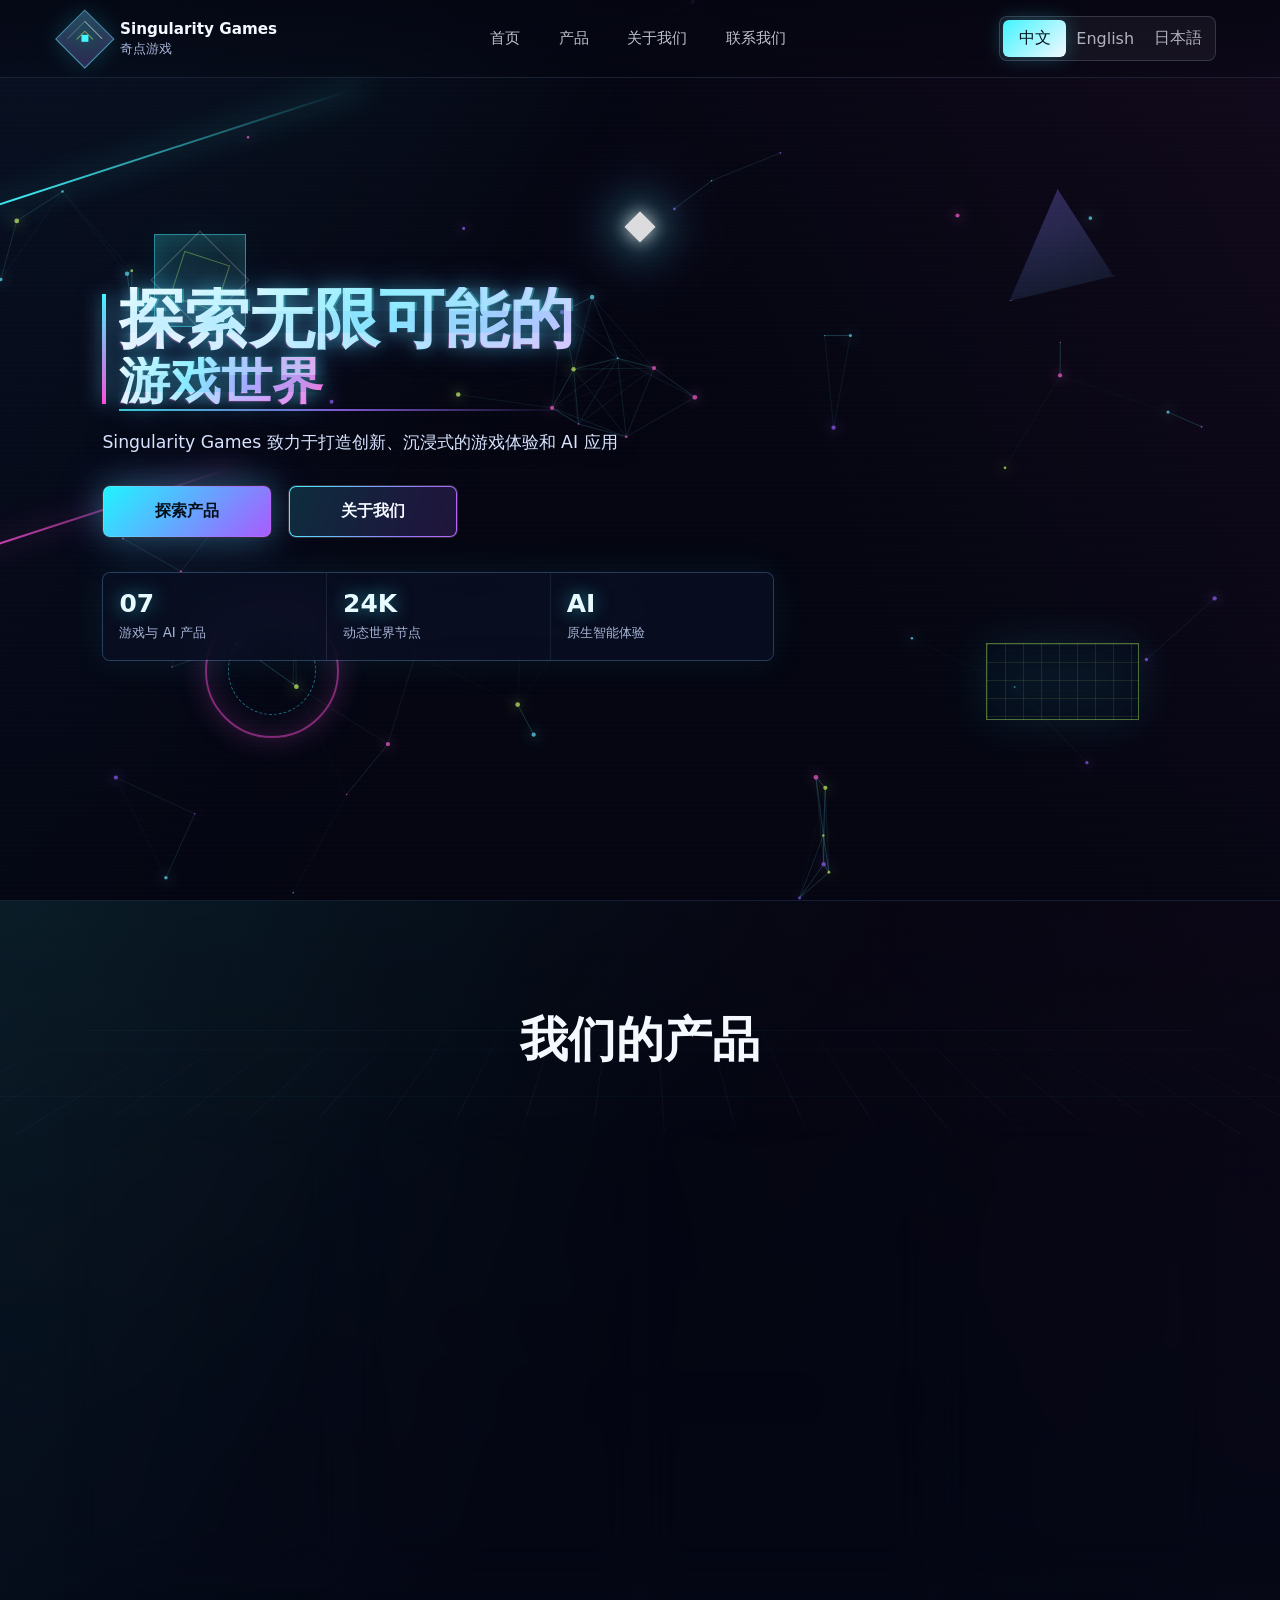
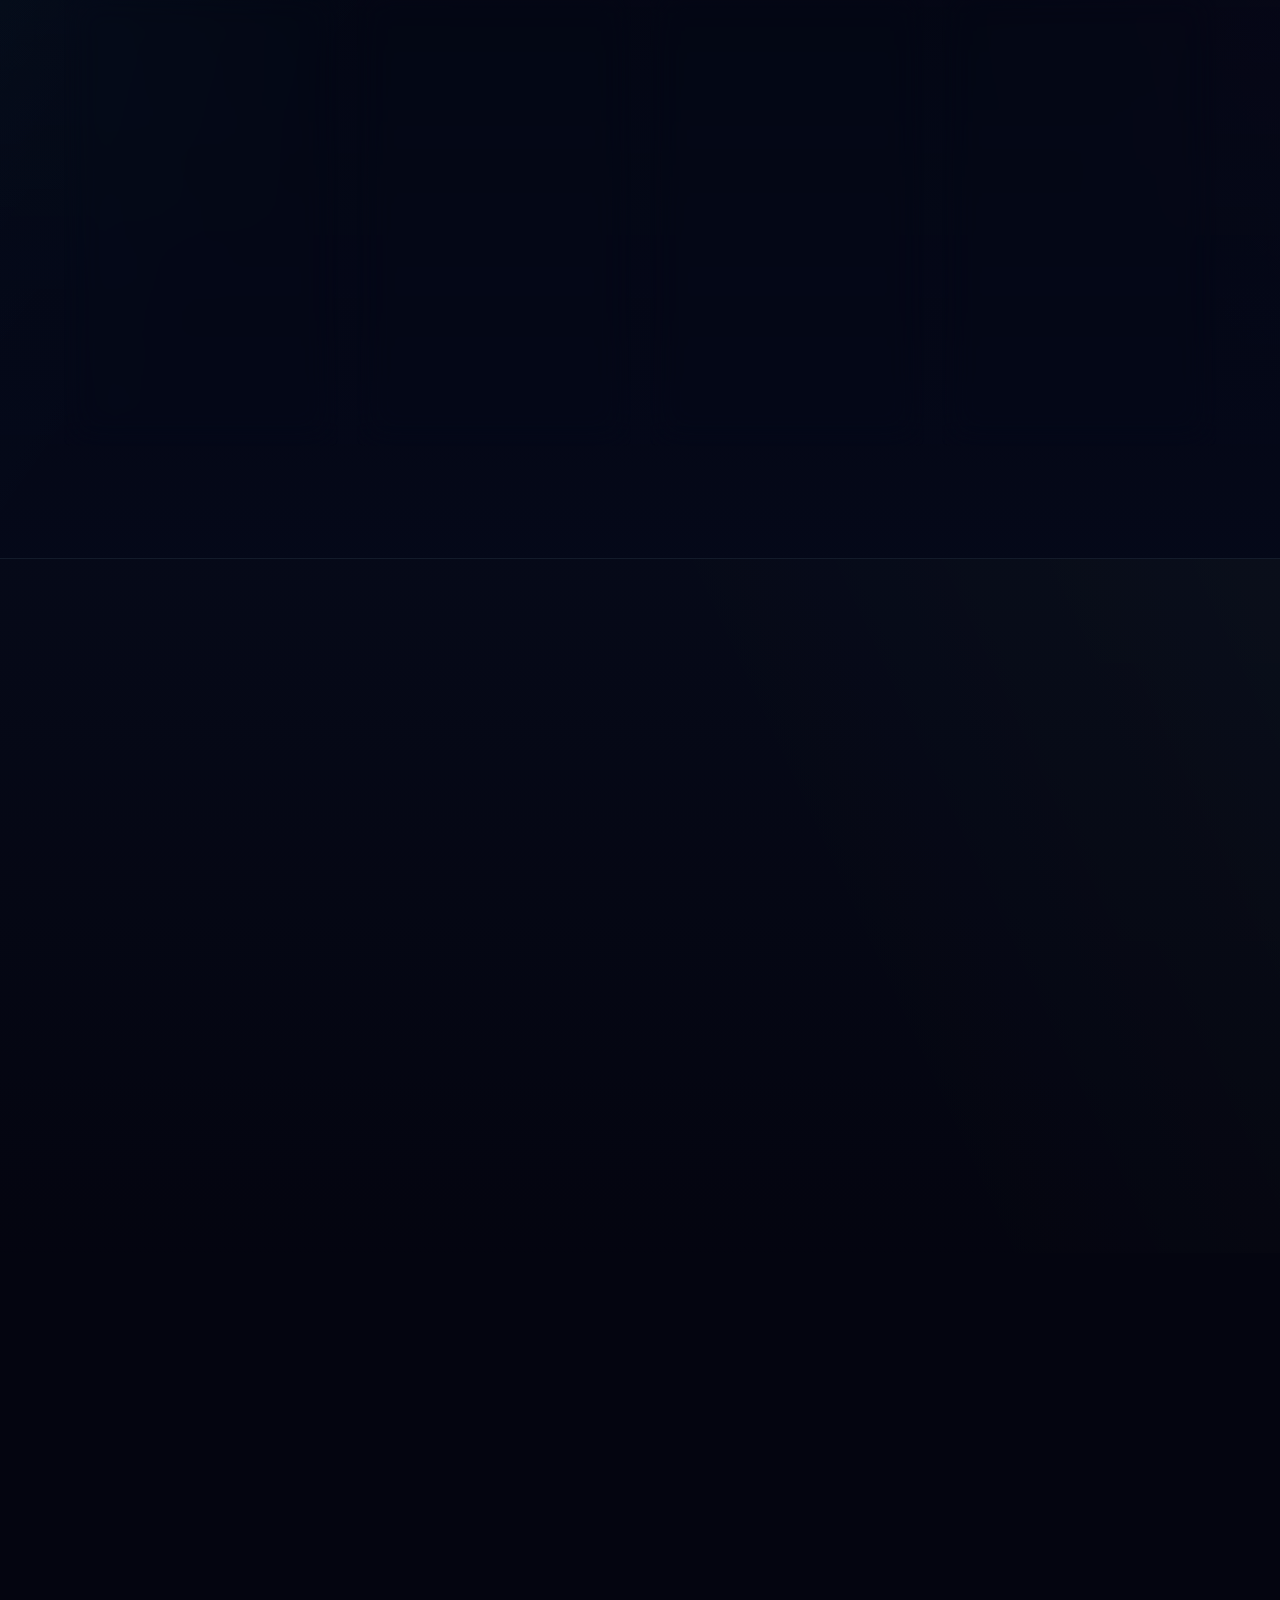
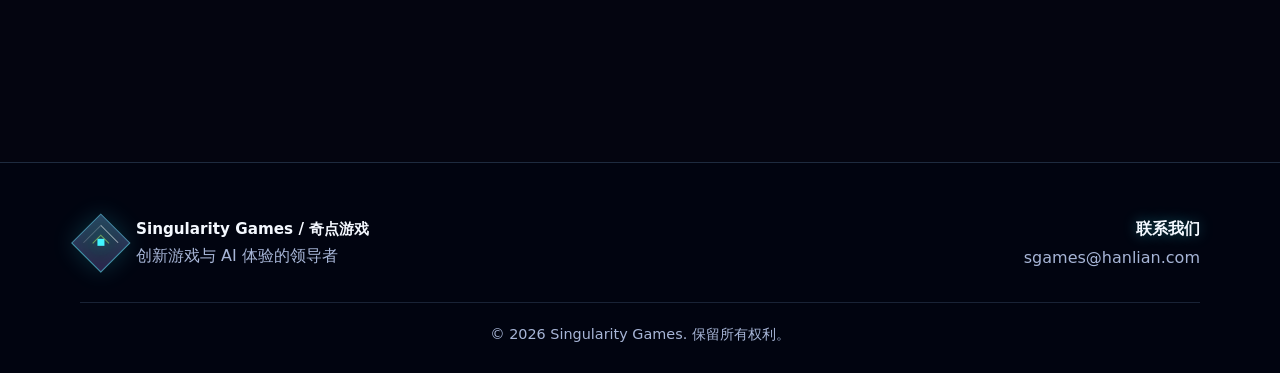
==== commit 977e811d: "Add EstateForce detail page" ====
--- a/index.html
+++ b/index.html
@@ -189,7 +189,7 @@
             <div class="product-copy">
               <h3>EstateForce</h3>
               <p data-i18n="product5Body">专为中小型房地产公司设计的 SaaS 管理系统，提供房源、租赁、合同等一体化管理解决方案。</p>
-              <a href="./contact.html" data-burst data-i18n="learnMore">了解更多</a>
+              <a href="./estate-force.html" data-burst data-i18n="learnMore">了解更多</a>
             </div>
           </article>
 
--- a/styles.css
+++ b/styles.css
@@ -5143,6 +5143,763 @@
   text-shadow: 0 0 28px rgba(4, 5, 16, 0.5);
 }
 
+.estate-detail {
+  --estate-teal: #34f5d6;
+  --estate-blue: #4aa9ff;
+  --estate-violet: #8a70ff;
+  --estate-orange: #ff6a2a;
+  --estate-gold: #ffc86d;
+  --estate-ink: #050914;
+}
+
+.estate-hero {
+  min-height: 100svh;
+  background:
+    radial-gradient(circle at 16% 20%, rgba(52, 245, 214, 0.18), transparent 28rem),
+    radial-gradient(circle at 82% 20%, rgba(255, 106, 42, 0.15), transparent 30rem),
+    radial-gradient(circle at 52% 62%, rgba(138, 112, 255, 0.13), transparent 32rem),
+    linear-gradient(135deg, rgba(5, 11, 32, 0.5), rgba(13, 8, 34, 0.9));
+}
+
+.estate-hero-grid {
+  position: absolute;
+  inset: 0;
+  z-index: -1;
+  pointer-events: none;
+  overflow: hidden;
+  background:
+    linear-gradient(90deg, rgba(52, 245, 214, 0.07) 1px, transparent 1px),
+    linear-gradient(rgba(255, 255, 255, 0.04) 1px, transparent 1px);
+  background-size: 54px 54px;
+  mask-image: linear-gradient(180deg, transparent, #000 12%, #000 90%, transparent);
+}
+
+.estate-hero-grid::before,
+.estate-hero-grid::after {
+  content: "";
+  position: absolute;
+  pointer-events: none;
+}
+
+.estate-hero-grid::before {
+  left: -12%;
+  top: 42%;
+  width: 124%;
+  height: 13rem;
+  background:
+    linear-gradient(90deg, transparent, rgba(52, 245, 214, 0.22), rgba(138, 112, 255, 0.12), rgba(255, 106, 42, 0.12), transparent),
+    repeating-linear-gradient(180deg, rgba(255, 255, 255, 0.052) 0 1px, transparent 1px 10px);
+  filter: blur(0.5px);
+  transform: rotate(-4deg);
+  animation: estateDataSweep 6.8s ease-in-out infinite;
+}
+
+.estate-hero-grid::after {
+  inset: 0;
+  background:
+    radial-gradient(circle at 22% 28%, rgba(52, 245, 214, 0.14), transparent 13rem),
+    radial-gradient(circle at 72% 70%, rgba(255, 200, 109, 0.1), transparent 16rem);
+}
+
+.estate-hero-grid span {
+  position: absolute;
+  width: 30vw;
+  height: 1px;
+  background: linear-gradient(90deg, transparent, rgba(52, 245, 214, 0.82), transparent);
+  box-shadow: 0 0 22px rgba(52, 245, 214, 0.35);
+  animation: estateRailDrift 9s ease-in-out infinite;
+}
+
+.estate-hero-grid span:nth-child(1) {
+  left: 6%;
+  top: 30%;
+  transform: rotate(-12deg);
+}
+
+.estate-hero-grid span:nth-child(2) {
+  right: 10%;
+  top: 42%;
+  background: linear-gradient(90deg, transparent, rgba(255, 106, 42, 0.72), transparent);
+  animation-delay: -2.6s;
+  transform: rotate(14deg);
+}
+
+.estate-hero-grid span:nth-child(3) {
+  left: 38%;
+  bottom: 18%;
+  background: linear-gradient(90deg, transparent, rgba(138, 112, 255, 0.74), transparent);
+  animation-delay: -4.4s;
+  transform: rotate(-8deg);
+}
+
+.estate-hero-shell {
+  width: min(90rem, 100%);
+  grid-template-columns: minmax(0, 0.86fr) minmax(0, 1.14fr);
+}
+
+.estate-detail-copy h1 {
+  max-width: 8em;
+  font-size: clamp(3.1rem, 5.8vw, 5.9rem);
+  background: linear-gradient(96deg, #ffffff 0%, #d6fff7 28%, var(--estate-teal) 48%, var(--estate-blue) 70%, var(--estate-orange) 100%);
+  -webkit-background-clip: text;
+  color: transparent;
+  text-shadow: 0 0 30px rgba(52, 245, 214, 0.28), 0 0 58px rgba(255, 106, 42, 0.16);
+}
+
+.estate-detail-copy > p {
+  color: #e9fff8;
+}
+
+.estate-primary {
+  background: linear-gradient(135deg, var(--estate-teal), var(--estate-blue), var(--estate-violet));
+  color: #06101d;
+}
+
+.estate-signal-grid {
+  border-color: rgba(52, 245, 214, 0.28);
+  background: rgba(52, 245, 214, 0.14);
+}
+
+.estate-signal-grid strong {
+  color: #effff9;
+  text-shadow: 0 0 22px rgba(52, 245, 214, 0.54);
+}
+
+.estate-hero-media {
+  --rx: 0deg;
+  --ry: 0deg;
+  position: relative;
+  min-height: clamp(28rem, 48vw, 42rem);
+  display: grid;
+  place-items: center;
+  overflow: hidden;
+  border: 1px solid rgba(52, 245, 214, 0.25);
+  border-radius: 8px;
+  background:
+    linear-gradient(145deg, rgba(255, 255, 255, 0.12), rgba(255, 255, 255, 0.02)),
+    radial-gradient(circle at 52% 42%, rgba(52, 245, 214, 0.17), transparent 20rem),
+    radial-gradient(circle at 80% 18%, rgba(255, 106, 42, 0.12), transparent 20rem),
+    rgba(5, 10, 26, 0.76);
+  box-shadow:
+    0 36px 120px rgba(0, 0, 0, 0.58),
+    0 0 88px rgba(52, 245, 214, 0.14),
+    0 0 46px rgba(138, 112, 255, 0.1),
+    inset 0 1px 0 rgba(255, 255, 255, 0.08);
+  transform: rotateX(var(--rx)) rotateY(var(--ry));
+  transform-style: preserve-3d;
+  transition: transform 220ms ease, border-color 220ms ease, box-shadow 220ms ease;
+}
+
+.estate-hero-media:hover,
+.estate-hero-media:focus-within {
+  border-color: rgba(52, 245, 214, 0.7);
+  box-shadow:
+    0 40px 126px rgba(0, 0, 0, 0.62),
+    0 0 98px rgba(52, 245, 214, 0.24),
+    0 0 54px rgba(255, 106, 42, 0.14),
+    inset 0 1px 0 rgba(255, 255, 255, 0.12);
+}
+
+.estate-hero-media::before,
+.estate-hero-media::after {
+  content: "";
+  position: absolute;
+  inset: 0;
+  pointer-events: none;
+}
+
+.estate-hero-media::before {
+  z-index: 1;
+  background:
+    linear-gradient(180deg, rgba(4, 5, 16, 0.04), rgba(4, 5, 16, 0.52)),
+    repeating-linear-gradient(180deg, rgba(255, 255, 255, 0.05) 0 1px, transparent 1px 9px);
+}
+
+.estate-hero-media::after {
+  z-index: 4;
+  left: -30%;
+  width: 42%;
+  background: linear-gradient(90deg, transparent, rgba(232, 255, 247, 0.32), transparent);
+  transform: skewX(-18deg);
+  animation: gameMediaSweep 5s ease-in-out infinite;
+}
+
+.estate-hero-art {
+  position: relative;
+  z-index: 2;
+  width: min(128%, 70rem);
+  max-width: none;
+  transform: translateX(1%) translateY(3%) scale(1.02);
+  filter:
+    drop-shadow(0 34px 44px rgba(0, 0, 0, 0.5))
+    drop-shadow(0 0 42px rgba(52, 245, 214, 0.18))
+    drop-shadow(0 0 34px rgba(255, 106, 42, 0.12));
+  transition: transform 420ms ease, filter 420ms ease;
+}
+
+.estate-hero-media:hover .estate-hero-art {
+  transform: translateX(0) translateY(0) scale(1.08);
+  filter:
+    drop-shadow(0 38px 54px rgba(0, 0, 0, 0.58))
+    drop-shadow(0 0 54px rgba(52, 245, 214, 0.28))
+    drop-shadow(0 0 42px rgba(255, 106, 42, 0.2));
+}
+
+.estate-orbit {
+  position: absolute;
+  inset: 8%;
+  z-index: 3;
+  pointer-events: none;
+}
+
+.estate-orbit span {
+  position: absolute;
+  inset: 12% 4%;
+  border: 1px solid rgba(52, 245, 214, 0.24);
+  border-radius: 50%;
+  transform: rotateX(66deg) rotateZ(0deg);
+  box-shadow: 0 0 30px rgba(52, 245, 214, 0.12);
+  animation: savageRingSpin 10s linear infinite;
+}
+
+.estate-orbit span:nth-child(2) {
+  inset: 24% 14%;
+  border-color: rgba(138, 112, 255, 0.24);
+  animation-duration: 7.4s;
+  animation-direction: reverse;
+}
+
+.estate-orbit span:nth-child(3) {
+  inset: 2% 18%;
+  border-color: rgba(255, 106, 42, 0.18);
+  animation-duration: 13s;
+}
+
+.estate-dashboard-lines {
+  position: absolute;
+  inset: 8%;
+  z-index: 3;
+  pointer-events: none;
+}
+
+.estate-dashboard-lines span {
+  position: absolute;
+  height: 2px;
+  background: linear-gradient(90deg, transparent, rgba(52, 245, 214, 0.86), transparent);
+  box-shadow: 0 0 18px rgba(52, 245, 214, 0.4);
+  animation: estateRailDrift 6.8s ease-in-out infinite;
+}
+
+.estate-dashboard-lines span:nth-child(1) {
+  left: 2%;
+  top: 18%;
+  width: 38%;
+  transform: rotate(10deg);
+}
+
+.estate-dashboard-lines span:nth-child(2) {
+  right: 6%;
+  top: 38%;
+  width: 34%;
+  background: linear-gradient(90deg, transparent, rgba(255, 106, 42, 0.76), transparent);
+  animation-delay: -1.8s;
+  transform: rotate(-12deg);
+}
+
+.estate-dashboard-lines span:nth-child(3) {
+  left: 16%;
+  bottom: 30%;
+  width: 42%;
+  background: linear-gradient(90deg, transparent, rgba(138, 112, 255, 0.76), transparent);
+  animation-delay: -3.2s;
+  transform: rotate(-6deg);
+}
+
+.estate-dashboard-lines span:nth-child(4) {
+  right: 18%;
+  bottom: 16%;
+  width: 28%;
+  animation-delay: -4.2s;
+  transform: rotate(8deg);
+}
+
+.estate-hero-hud {
+  position: absolute;
+  left: clamp(1rem, 2vw, 1.5rem);
+  right: clamp(1rem, 2vw, 1.5rem);
+  bottom: clamp(1rem, 2vw, 1.5rem);
+  z-index: 5;
+  display: grid;
+  gap: 0.35rem;
+  width: min(30rem, calc(100% - 2rem));
+  padding: 1rem 1.1rem;
+  border: 1px solid rgba(52, 245, 214, 0.32);
+  border-radius: 8px;
+  background: rgba(5, 10, 24, 0.76);
+  box-shadow: 0 0 38px rgba(52, 245, 214, 0.16), inset 0 1px 0 rgba(255, 255, 255, 0.08);
+  backdrop-filter: blur(18px);
+}
+
+.estate-hero-hud span,
+.estate-console-panel .game-hud-label {
+  color: rgba(255, 200, 109, 0.94);
+  font-family: ui-monospace, SFMono-Regular, Menlo, Consolas, monospace;
+  font-size: 0.72rem;
+  font-weight: 800;
+}
+
+.estate-hero-hud strong {
+  color: #edfff9;
+  font-size: clamp(1.32rem, 2.2vw, 1.98rem);
+  line-height: 1;
+  text-shadow: 0 0 22px rgba(52, 245, 214, 0.46);
+}
+
+.estate-hero-hud small {
+  color: #dff0ff;
+  font-weight: 760;
+}
+
+.estate-story-section,
+.estate-module-section,
+.estate-tech-section,
+.estate-audience-section {
+  background:
+    linear-gradient(180deg, rgba(5, 9, 26, 0.66), rgba(4, 5, 16, 0.9)),
+    radial-gradient(circle at 14% 22%, rgba(52, 245, 214, 0.1), transparent 30rem),
+    radial-gradient(circle at 86% 18%, rgba(255, 106, 42, 0.09), transparent 30rem);
+}
+
+.estate-story-grid {
+  grid-template-columns: minmax(0, 1fr) minmax(22rem, 0.86fr);
+}
+
+.estate-story-copy {
+  border-color: rgba(52, 245, 214, 0.18);
+}
+
+.estate-story-copy h2,
+.estate-module-section .about-block-head h2,
+.estate-tech-section .about-block-head h2,
+.estate-audience-section .about-block-head h2 {
+  background: linear-gradient(96deg, #ffffff, #d8fff7 28%, var(--estate-teal) 58%, var(--estate-orange));
+  -webkit-background-clip: text;
+  color: transparent;
+}
+
+.estate-console-panel {
+  --rx: 0deg;
+  --ry: 0deg;
+  --estate-module-power: 68%;
+  position: relative;
+  overflow: hidden;
+  display: grid;
+  align-content: center;
+  gap: 1rem;
+  min-height: 100%;
+  padding: clamp(1.2rem, 2.4vw, 1.8rem);
+  border: 1px solid rgba(52, 245, 214, 0.24);
+  border-radius: 8px;
+  background:
+    linear-gradient(145deg, rgba(52, 245, 214, 0.14), rgba(138, 112, 255, 0.08)),
+    rgba(5, 10, 24, 0.76);
+  box-shadow: var(--shadow), inset 0 0 42px rgba(52, 245, 214, 0.08);
+  backdrop-filter: blur(20px);
+  transform: rotateX(var(--rx)) rotateY(var(--ry));
+  transform-style: preserve-3d;
+  transition: transform 220ms ease, border-color 220ms ease, box-shadow 220ms ease;
+}
+
+.estate-console-panel::before {
+  content: "";
+  position: absolute;
+  inset: 0;
+  background-image:
+    linear-gradient(90deg, rgba(52, 245, 214, 0.08) 1px, transparent 1px),
+    linear-gradient(rgba(255, 255, 255, 0.04) 1px, transparent 1px);
+  background-size: 28px 28px;
+  mask-image: linear-gradient(180deg, #000, transparent 82%);
+}
+
+.estate-console-panel:hover,
+.estate-console-panel:focus-within {
+  border-color: rgba(52, 245, 214, 0.68);
+  box-shadow: 0 32px 100px rgba(0, 0, 0, 0.58), 0 0 54px rgba(52, 245, 214, 0.18);
+}
+
+.estate-console-panel > * {
+  position: relative;
+  z-index: 1;
+}
+
+.estate-console-screen {
+  position: relative;
+  overflow: hidden;
+  display: grid;
+  gap: 0.75rem;
+  min-height: 24rem;
+  padding: 1.15rem;
+  border: 1px solid rgba(52, 245, 214, 0.18);
+  border-radius: 8px;
+  background:
+    radial-gradient(circle at 44% 38%, rgba(52, 245, 214, 0.14), transparent 13rem),
+    rgba(3, 8, 20, 0.76);
+  box-shadow: inset 0 1px 0 rgba(255, 255, 255, 0.08);
+}
+
+.estate-console-radar {
+  position: relative;
+  width: 8.2rem;
+  aspect-ratio: 1;
+  margin: 0 auto 0.1rem;
+  border: 1px solid rgba(52, 245, 214, 0.35);
+  border-radius: 50%;
+  background:
+    radial-gradient(circle, rgba(52, 245, 214, 0.26), transparent 30%),
+    repeating-radial-gradient(circle, transparent 0 1.24rem, rgba(52, 245, 214, 0.16) 1.3rem 1.36rem);
+  box-shadow: inset 0 0 34px rgba(52, 245, 214, 0.12), 0 0 34px rgba(52, 245, 214, 0.1);
+}
+
+.estate-console-radar::before {
+  content: "";
+  position: absolute;
+  inset: 50% auto auto 50%;
+  width: 48%;
+  height: 2px;
+  background: linear-gradient(90deg, var(--estate-gold), transparent);
+  transform-origin: left center;
+  animation: gameRadarSweep 3s linear infinite;
+}
+
+.estate-console-radar span {
+  position: absolute;
+  width: 0.58rem;
+  aspect-ratio: 1;
+  border-radius: 50%;
+  background: var(--estate-teal);
+  box-shadow: 0 0 18px var(--estate-teal);
+}
+
+.estate-console-radar span:nth-child(1) {
+  left: 28%;
+  top: 35%;
+}
+
+.estate-console-radar span:nth-child(2) {
+  right: 22%;
+  top: 54%;
+  background: var(--estate-orange);
+  box-shadow: 0 0 18px var(--estate-orange);
+}
+
+.estate-console-radar span:nth-child(3) {
+  left: 54%;
+  bottom: 24%;
+  background: var(--estate-violet);
+  box-shadow: 0 0 18px var(--estate-violet);
+}
+
+.estate-console-screen strong {
+  color: #effff9;
+  font-size: clamp(1.28rem, 2vw, 1.72rem);
+  line-height: 1.25;
+}
+
+.estate-console-screen p {
+  min-height: 3.2rem;
+  margin: 0;
+  color: #dff3ff;
+  line-height: 1.65;
+  font-weight: 700;
+}
+
+.estate-module-list {
+  display: grid;
+  gap: 0.45rem;
+  min-height: 5.6rem;
+  margin: 0;
+  padding: 0;
+  list-style: none;
+}
+
+.estate-module-list li {
+  position: relative;
+  padding-left: 0.9rem;
+  color: rgba(232, 242, 255, 0.86);
+  font-size: 0.9rem;
+  font-weight: 700;
+}
+
+.estate-module-list li::before {
+  content: "";
+  position: absolute;
+  left: 0;
+  top: 0.56em;
+  width: 0.34rem;
+  height: 0.34rem;
+  border-radius: 50%;
+  background: var(--estate-teal);
+  box-shadow: 0 0 12px rgba(52, 245, 214, 0.55);
+}
+
+.estate-console-meter {
+  overflow: hidden;
+  height: 0.55rem;
+  border-radius: 999px;
+  background: rgba(184, 210, 255, 0.12);
+}
+
+.estate-console-meter span {
+  display: block;
+  width: var(--estate-module-power, 68%);
+  height: 100%;
+  border-radius: inherit;
+  background: linear-gradient(90deg, var(--estate-teal), var(--estate-blue), var(--estate-orange));
+  box-shadow: 0 0 18px rgba(52, 245, 214, 0.4);
+  transition: width 240ms ease;
+}
+
+.estate-console-screen small {
+  color: rgba(255, 200, 109, 0.9);
+  font-family: ui-monospace, SFMono-Regular, Menlo, Consolas, monospace;
+  font-weight: 800;
+}
+
+.estate-module-tabs {
+  display: grid;
+  grid-template-columns: repeat(5, minmax(0, 1fr));
+  gap: 0.52rem;
+}
+
+.estate-module-tabs button {
+  min-height: 2.75rem;
+  border: 1px solid rgba(52, 245, 214, 0.18);
+  border-radius: 8px;
+  background: rgba(8, 14, 34, 0.72);
+  color: #e8fff7;
+  font-weight: 860;
+  cursor: pointer;
+  transition: transform 180ms ease, border-color 180ms ease, box-shadow 180ms ease, background 180ms ease;
+}
+
+.estate-module-tabs button:hover,
+.estate-module-tabs button:focus-visible,
+.estate-module-tabs button.is-active {
+  transform: translateY(-2px);
+  border-color: rgba(52, 245, 214, 0.62);
+  background: linear-gradient(135deg, rgba(52, 245, 214, 0.2), rgba(255, 106, 42, 0.13));
+  box-shadow: 0 0 24px rgba(52, 245, 214, 0.16);
+  outline: 0;
+}
+
+.estate-module-card-grid,
+.estate-tech-grid,
+.estate-audience-grid {
+  width: min(78rem, 100%);
+  margin: 2.15rem auto 0;
+  display: grid;
+  gap: 1.05rem;
+}
+
+.estate-module-card-grid {
+  grid-template-columns: repeat(6, minmax(0, 1fr));
+}
+
+.estate-module-card {
+  --rx: 0deg;
+  --ry: 0deg;
+  position: relative;
+  overflow: hidden;
+  min-height: 23rem;
+  grid-column: span 2;
+  padding: 1.35rem;
+  border: 1px solid rgba(52, 245, 214, 0.18);
+  border-radius: 8px;
+  background:
+    linear-gradient(145deg, rgba(255, 255, 255, 0.1), rgba(255, 255, 255, 0.02)),
+    rgba(8, 14, 34, 0.58);
+  box-shadow: 0 18px 70px rgba(0, 0, 0, 0.28), inset 0 1px 0 rgba(255, 255, 255, 0.07);
+  transform: rotateX(var(--rx)) rotateY(var(--ry));
+  transform-style: preserve-3d;
+  transition: transform 220ms ease, border-color 220ms ease, box-shadow 220ms ease;
+}
+
+.estate-module-card:nth-child(4),
+.estate-module-card:nth-child(5) {
+  grid-column: span 3;
+}
+
+.estate-module-card::before,
+.estate-tech-card::before,
+.estate-audience-card::before {
+  content: "";
+  position: absolute;
+  inset: 0 auto 0 0;
+  width: 3px;
+  background: linear-gradient(180deg, var(--estate-teal), var(--estate-blue), var(--estate-orange));
+  box-shadow: 0 0 22px rgba(52, 245, 214, 0.42);
+}
+
+.estate-module-card::after,
+.estate-tech-card::after,
+.estate-audience-card::after {
+  content: "";
+  position: absolute;
+  inset: 0;
+  background:
+    radial-gradient(circle at var(--mx, 50%) var(--my, 40%), rgba(52, 245, 214, 0.18), transparent 13rem),
+    linear-gradient(120deg, transparent, rgba(255, 255, 255, 0.08), transparent);
+  opacity: 0;
+  pointer-events: none;
+  transition: opacity 220ms ease;
+}
+
+.estate-module-card:hover,
+.estate-module-card:focus-visible,
+.estate-tech-card:hover,
+.estate-tech-card:focus-visible,
+.estate-audience-card:hover,
+.estate-audience-card:focus-visible {
+  transform: rotateX(var(--rx)) rotateY(var(--ry)) translateY(-8px);
+  border-color: rgba(52, 245, 214, 0.56);
+  box-shadow: 0 24px 80px rgba(0, 0, 0, 0.42), 0 0 34px rgba(52, 245, 214, 0.14);
+  outline: 0;
+}
+
+.estate-module-card:hover::after,
+.estate-module-card:focus-visible::after,
+.estate-tech-card:hover::after,
+.estate-tech-card:focus-visible::after,
+.estate-audience-card:hover::after,
+.estate-audience-card:focus-visible::after {
+  opacity: 1;
+}
+
+.estate-module-card > *,
+.estate-tech-card > *,
+.estate-audience-card > * {
+  position: relative;
+  z-index: 1;
+}
+
+.estate-module-card span,
+.estate-tech-card span,
+.estate-audience-card span {
+  display: inline-grid;
+  place-items: center;
+  width: 2.35rem;
+  height: 2.35rem;
+  margin-bottom: 1rem;
+  color: #06101d;
+  border-radius: 6px;
+  background: linear-gradient(135deg, var(--estate-teal), var(--estate-orange));
+  box-shadow: 0 0 24px rgba(52, 245, 214, 0.25);
+  font-weight: 900;
+}
+
+.estate-module-card h3,
+.estate-tech-card h3,
+.estate-audience-card h3 {
+  margin: 0 0 0.62rem;
+  color: #f7fbff;
+  font-size: clamp(1.18rem, 2vw, 1.45rem);
+}
+
+.estate-module-card p,
+.estate-tech-card p,
+.estate-audience-card p {
+  margin: 0;
+  color: var(--muted);
+  line-height: 1.72;
+  font-size: 0.95rem;
+  font-weight: 680;
+}
+
+.estate-module-card ul {
+  display: grid;
+  gap: 0.46rem;
+  margin: 1rem 0 0;
+  padding: 0;
+  list-style: none;
+}
+
+.estate-module-card li {
+  position: relative;
+  padding-left: 0.88rem;
+  color: #dfe9ff;
+  font-size: 0.9rem;
+  font-weight: 700;
+  line-height: 1.5;
+}
+
+.estate-module-card li::before {
+  content: "";
+  position: absolute;
+  left: 0;
+  top: 0.5em;
+  width: 0.34rem;
+  height: 0.34rem;
+  border-radius: 50%;
+  background: var(--estate-orange);
+  box-shadow: 0 0 12px rgba(255, 106, 42, 0.46);
+}
+
+.estate-tech-grid {
+  grid-template-columns: repeat(4, minmax(0, 1fr));
+}
+
+.estate-tech-card,
+.estate-audience-card {
+  --rx: 0deg;
+  --ry: 0deg;
+  position: relative;
+  overflow: hidden;
+  min-height: 15.5rem;
+  display: grid;
+  align-content: center;
+  justify-items: center;
+  padding: 1.45rem;
+  text-align: center;
+  border: 1px solid rgba(184, 210, 255, 0.16);
+  border-radius: 8px;
+  background:
+    linear-gradient(145deg, rgba(255, 255, 255, 0.1), rgba(255, 255, 255, 0.02)),
+    rgba(8, 14, 34, 0.58);
+  box-shadow: 0 20px 76px rgba(0, 0, 0, 0.28), inset 0 1px 0 rgba(255, 255, 255, 0.07);
+  transform: rotateX(var(--rx)) rotateY(var(--ry));
+  transform-style: preserve-3d;
+  transition: transform 220ms ease, border-color 220ms ease, box-shadow 220ms ease;
+}
+
+.estate-tech-card span {
+  width: 3rem;
+  height: 3rem;
+  font-family: ui-monospace, SFMono-Regular, Menlo, Consolas, monospace;
+}
+
+.estate-audience-grid {
+  grid-template-columns: repeat(3, minmax(0, 1fr));
+}
+
+.estate-audience-card {
+  min-height: 17rem;
+  text-align: left;
+  justify-items: start;
+}
+
+.estate-download-cta {
+  background:
+    linear-gradient(135deg, rgba(11, 114, 113, 0.94), rgba(52, 245, 214, 0.72), rgba(255, 106, 42, 0.62)),
+    linear-gradient(180deg, rgba(5, 9, 26, 0.32), rgba(4, 5, 16, 0.54));
+}
+
+.estate-download-cta .section-kicker,
+.estate-download-cta h2,
+.estate-download-cta p {
+  color: #fff;
+  text-shadow: 0 0 28px rgba(4, 5, 16, 0.5);
+}
+
 @keyframes fantasyBackdropDrift {
   from {
     transform: scale(1.08) translate3d(0, 0, 0);
@@ -5219,6 +5976,32 @@
   50% {
     transform: translateX(5%) skewY(-5deg);
     opacity: 0.9;
+  }
+}
+
+@keyframes estateDataSweep {
+  0%,
+  100% {
+    opacity: 0.54;
+    transform: translateX(-4%) rotate(-4deg);
+  }
+
+  50% {
+    opacity: 0.9;
+    transform: translateX(4%) rotate(-4deg);
+  }
+}
+
+@keyframes estateRailDrift {
+  0%,
+  100% {
+    opacity: 0.44;
+    filter: blur(0);
+  }
+
+  50% {
+    opacity: 1;
+    filter: blur(0.3px);
   }
 }
 
@@ -5675,8 +6458,24 @@
     min-height: 31rem;
   }
 
+  .estate-hero-media {
+    min-height: 31rem;
+  }
+
   .snake-steps-grid {
     grid-template-columns: repeat(2, minmax(0, 1fr));
+  }
+
+  .estate-module-card-grid,
+  .estate-tech-grid,
+  .estate-audience-grid {
+    grid-template-columns: repeat(2, minmax(0, 1fr));
+  }
+
+  .estate-module-card,
+  .estate-module-card:nth-child(4),
+  .estate-module-card:nth-child(5) {
+    grid-column: auto;
   }
 
   .game-gallery-thumbs {
@@ -6039,6 +6838,10 @@
     min-height: 23rem;
   }
 
+  .estate-hero-media {
+    min-height: 23rem;
+  }
+
   .savage-hero-art {
     width: 132%;
     transform: translateY(3%) scale(1);
@@ -6068,6 +6871,20 @@
     padding: 0.8rem;
   }
 
+  .estate-hero-art {
+    width: 146%;
+    transform: translateX(0) translateY(4%) scale(1);
+  }
+
+  .estate-hero-media:hover .estate-hero-art {
+    transform: translateX(0) translateY(2%) scale(1.04);
+  }
+
+  .estate-hero-hud {
+    width: auto;
+    padding: 0.8rem;
+  }
+
   .savage-signal-grid {
     grid-template-columns: repeat(3, minmax(0, 1fr));
   }
@@ -6106,6 +6923,49 @@
 
   .snake-route-tabs {
     grid-template-columns: 1fr 1fr;
+  }
+
+  .estate-signal-grid {
+    grid-template-columns: repeat(3, minmax(0, 1fr));
+  }
+
+  .estate-signal-grid div {
+    min-height: 4.65rem;
+    padding: 0.78rem 0.62rem;
+  }
+
+  .estate-signal-grid strong {
+    font-size: clamp(0.92rem, 5vw, 1.26rem);
+  }
+
+  .estate-signal-grid span {
+    font-size: 0.7rem;
+    line-height: 1.3;
+  }
+
+  .estate-module-tabs {
+    grid-template-columns: 1fr 1fr;
+  }
+
+  .estate-module-card-grid,
+  .estate-tech-grid,
+  .estate-audience-grid {
+    grid-template-columns: 1fr;
+  }
+
+  .estate-module-card,
+  .estate-tech-card,
+  .estate-audience-card {
+    min-height: auto;
+    padding: 1.1rem 1rem 1.15rem;
+  }
+
+  .estate-console-panel {
+    min-height: 28rem;
+  }
+
+  .estate-console-screen {
+    min-height: 23rem;
   }
 
   .savage-mine-board {
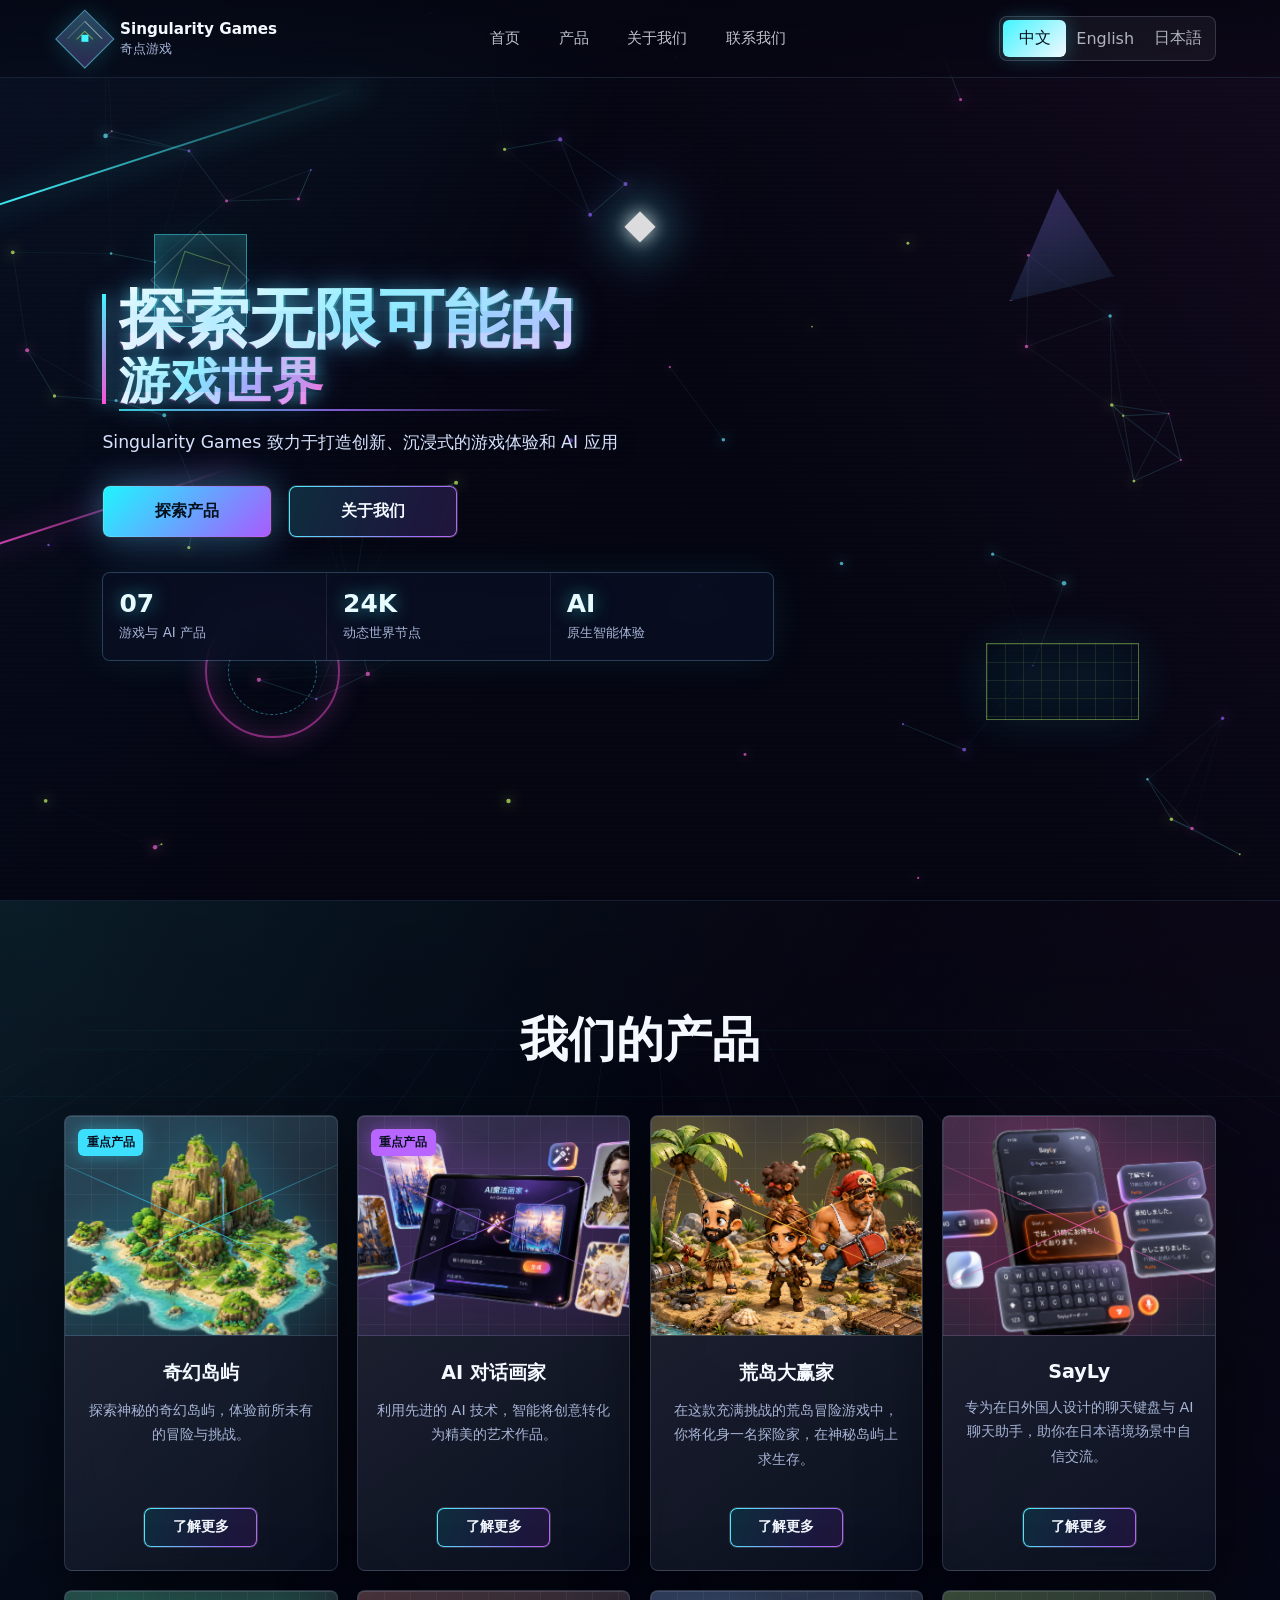
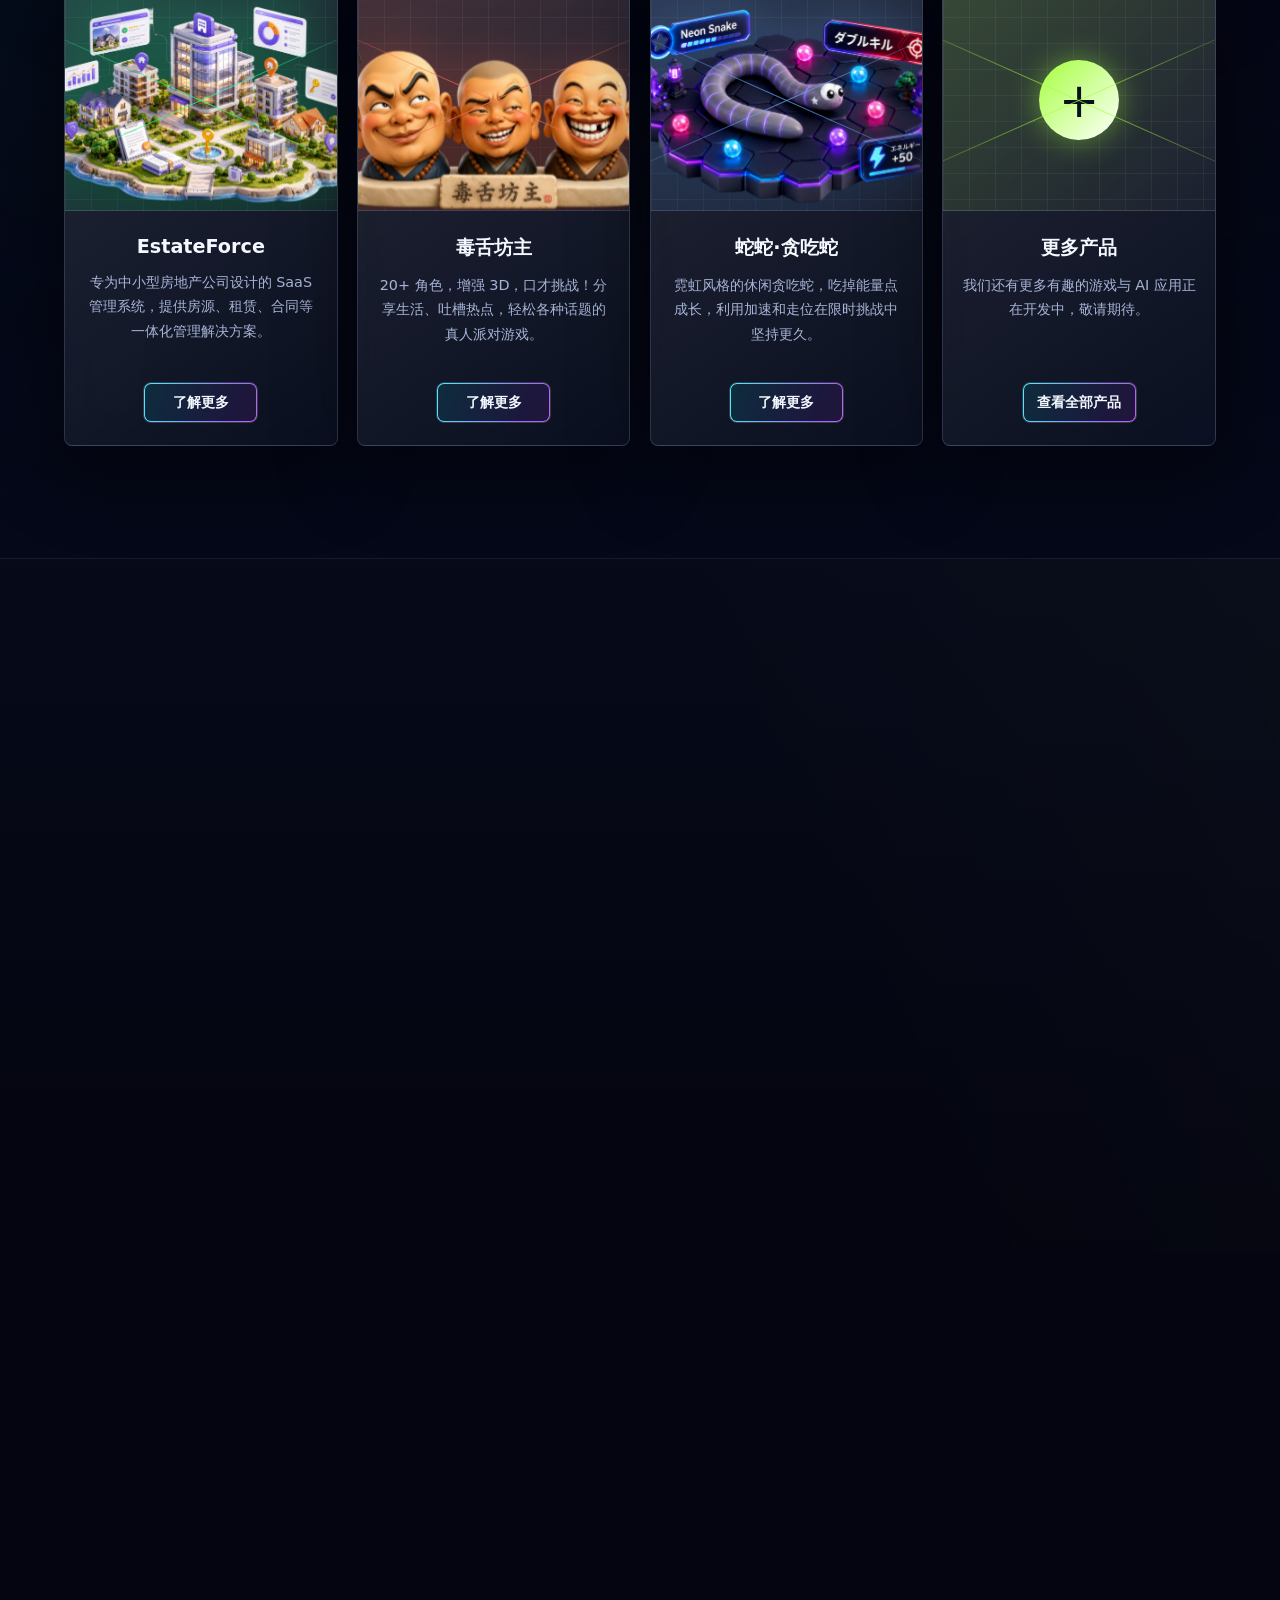
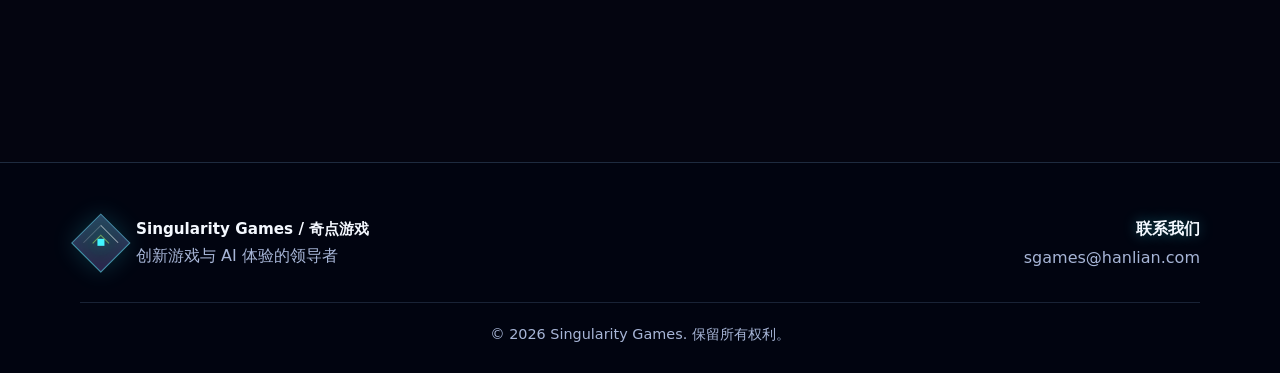
==== commit 1dad5808: "Move homepage hero content upward" ====
--- a/index.html
+++ b/index.html
@@ -8,7 +8,7 @@
       content="Singularity Games / 奇点游戏，未来科技风动态游戏官网。"
     />
     <title>Singularity Games / 奇点游戏</title>
-    <link rel="stylesheet" href="./styles.css?v=game-detail-1" />
+    <link rel="stylesheet" href="./styles.css?v=home-lift-28" />
   </head>
   <body>
     <canvas id="particleCanvas" class="particle-canvas" aria-hidden="true"></canvas>
--- a/styles.css
+++ b/styles.css
@@ -351,7 +351,7 @@
   width: min(45rem, 100%);
   margin-left: min(3vw, 2.6rem);
   text-align: left;
-  transform: translateY(calc(-1 * var(--hero-lift)));
+  transform: translateY(calc(-1 * var(--hero-lift) - 28px));
 }
 
 .eyebrow,
@@ -3218,25 +3218,79 @@
 }
 
 .fantasy-hero-media {
+  isolation: isolate;
   min-height: clamp(27rem, 48vw, 39rem);
   border-color: rgba(77, 249, 226, 0.26);
+  background:
+    linear-gradient(rgba(77, 249, 226, 0.055) 1px, transparent 1px),
+    linear-gradient(90deg, rgba(77, 249, 226, 0.055) 1px, transparent 1px),
+    radial-gradient(ellipse at 52% 70%, rgba(167, 255, 111, 0.2), transparent 27%),
+    radial-gradient(circle at 50% 34%, rgba(77, 249, 226, 0.18), transparent 34%),
+    linear-gradient(145deg, rgba(6, 26, 44, 0.96), rgba(11, 12, 37, 0.9) 58%, rgba(31, 8, 39, 0.88));
+  background-size: 42px 42px, 42px 42px, auto, auto, auto;
   box-shadow:
     0 34px 110px rgba(0, 0, 0, 0.54),
-    0 0 84px rgba(77, 249, 226, 0.12),
+    0 0 84px rgba(77, 249, 226, 0.18),
+    0 0 110px rgba(255, 121, 223, 0.1),
     inset 0 1px 0 rgba(255, 255, 255, 0.1);
 }
 
-.fantasy-hero-media img {
-  filter: saturate(1.18) contrast(1.08) brightness(0.88);
-  object-position: 50% 45%;
-}
-
-.fantasy-hero-media:hover img {
-  filter: saturate(1.26) contrast(1.1) brightness(0.94);
+.fantasy-hero-media::before {
+  inset: 7% 5% 13%;
+  z-index: 0;
+  border: 1px solid rgba(77, 249, 226, 0.22);
+  border-radius: 50%;
+  background:
+    repeating-radial-gradient(ellipse at 50% 52%, transparent 0 5.4rem, rgba(77, 249, 226, 0.11) 5.45rem 5.52rem),
+    radial-gradient(ellipse at 50% 72%, rgba(77, 249, 226, 0.2), transparent 44%);
+  box-shadow: inset 0 0 64px rgba(77, 249, 226, 0.08), 0 0 40px rgba(77, 249, 226, 0.08);
+  transform: perspective(42rem) rotateX(64deg) rotateZ(-7deg);
+  animation: fantasyHeroOrbit 12s linear infinite;
+}
+
+.fantasy-hero-media::after {
+  z-index: 3;
+  mix-blend-mode: screen;
+}
+
+.fantasy-hero-media .fantasy-hero-art {
+  position: absolute;
+  z-index: 1;
+  left: 50%;
+  bottom: 5%;
+  width: min(108%, 57rem);
+  height: auto;
+  min-height: 0;
+  object-fit: contain;
+  filter:
+    saturate(1.14)
+    contrast(1.04)
+    brightness(1.04)
+    drop-shadow(0 28px 34px rgba(0, 0, 0, 0.48))
+    drop-shadow(0 0 28px rgba(77, 249, 226, 0.2));
+  transform: translateX(-50%) translateY(0) scale(1);
+  transform-origin: 50% 70%;
+  animation: fantasyIslandFloat 6.4s ease-in-out infinite;
+  transition: filter 420ms ease;
+}
+
+.fantasy-hero-media:hover .fantasy-hero-art {
+  filter:
+    saturate(1.24)
+    contrast(1.05)
+    brightness(1.1)
+    drop-shadow(0 34px 40px rgba(0, 0, 0, 0.52))
+    drop-shadow(0 0 40px rgba(77, 249, 226, 0.3));
 }
 
 .fantasy-hero-hud {
+  z-index: 4;
   border-color: rgba(77, 249, 226, 0.28);
+  background: linear-gradient(135deg, rgba(3, 21, 31, 0.88), rgba(7, 10, 28, 0.8));
+  box-shadow:
+    0 0 34px rgba(77, 249, 226, 0.18),
+    inset 3px 0 0 rgba(167, 255, 111, 0.74),
+    inset 0 1px 0 rgba(255, 255, 255, 0.08);
 }
 
 .fantasy-hero-hud span,
@@ -3410,6 +3464,48 @@
   border-color: rgba(77, 249, 226, 0.2);
 }
 
+.fantasy-showcase-card {
+  --scene-base: #b3d3cb;
+  --scene-brightness: 1.17;
+  --scene-hover-brightness: 1.24;
+  --scene-saturation: 1.22;
+  background:
+    radial-gradient(circle at 50% 30%, hsl(var(--accent) / 0.12), transparent 17rem),
+    var(--scene-base);
+}
+
+.fantasy-showcase-card-quest {
+  --scene-base: #b8cdd8;
+  --scene-brightness: 1.13;
+  --scene-hover-brightness: 1.2;
+}
+
+.fantasy-showcase-card-ruin {
+  --scene-base: #b8bddc;
+  --scene-brightness: 1.24;
+  --scene-hover-brightness: 1.31;
+  --scene-saturation: 1.18;
+}
+
+.fantasy-showcase-card::before {
+  background:
+    linear-gradient(180deg, rgba(4, 10, 24, 0.02), rgba(4, 10, 24, 0.07) 56%, rgba(4, 7, 20, 0.3) 72%, rgba(4, 7, 20, 0.8) 91%),
+    radial-gradient(circle at var(--mx, 50%) var(--my, 40%), hsl(var(--accent) / 0.14), transparent 17rem);
+}
+
+.fantasy-showcase-card img {
+  object-position: center center;
+  mix-blend-mode: multiply;
+  filter: saturate(var(--scene-saturation)) contrast(1.05) brightness(var(--scene-brightness));
+  transform: scale(1.01);
+}
+
+.fantasy-showcase-card:hover img,
+.fantasy-showcase-card:focus-visible img {
+  filter: saturate(calc(var(--scene-saturation) + 0.08)) contrast(1.06) brightness(var(--scene-hover-brightness));
+  transform: scale(1.065);
+}
+
 .fantasy-feature-grid .game-feature-card::before {
   background: linear-gradient(180deg, var(--fantasy-sea), var(--fantasy-leaf), var(--fantasy-sun), var(--fantasy-pink));
   box-shadow: 0 0 22px rgba(77, 249, 226, 0.42);
@@ -3430,7 +3526,13 @@
 }
 
 .fantasy-gallery-viewer img {
-  filter: saturate(1.18) contrast(1.07) brightness(0.9);
+  filter: saturate(1.12) contrast(1.04) brightness(1.08);
+}
+
+.fantasy-gallery-viewer::before {
+  background:
+    linear-gradient(180deg, rgba(4, 5, 16, 0), rgba(4, 5, 16, 0.12) 58%, rgba(4, 5, 16, 0.62)),
+    linear-gradient(120deg, rgba(77, 249, 226, 0.06), transparent 46%);
 }
 
 .fantasy-gallery-thumbs {
@@ -3443,6 +3545,20 @@
 
 .fantasy-gallery-thumbs button {
   min-height: 7.6rem;
+}
+
+.fantasy-gallery-thumbs button::before {
+  background: linear-gradient(180deg, rgba(4, 5, 16, 0.01), rgba(4, 5, 16, 0.2));
+}
+
+.fantasy-gallery-thumbs img {
+  filter: saturate(1.08) contrast(1.03) brightness(1.02);
+}
+
+.fantasy-gallery-thumbs button:hover img,
+.fantasy-gallery-thumbs button:focus-visible img,
+.fantasy-gallery-thumbs button.is-active img {
+  filter: saturate(1.15) contrast(1.05) brightness(1.09);
 }
 
 .fantasy-detail-cta {
@@ -4638,12 +4754,20 @@
 }
 
 .snake-hero {
-  min-height: 100svh;
-  background:
-    radial-gradient(circle at 16% 18%, rgba(32, 249, 139, 0.18), transparent 28rem),
-    radial-gradient(circle at 84% 26%, rgba(255, 95, 230, 0.13), transparent 30rem),
-    radial-gradient(circle at 52% 58%, rgba(40, 220, 255, 0.1), transparent 34rem),
-    linear-gradient(135deg, rgba(4, 10, 24, 0.54), rgba(4, 5, 16, 0.92));
+  min-height: max(46rem, 100svh);
+  padding-top: clamp(7.4rem, 11vh, 8.6rem);
+  padding-bottom: clamp(3.6rem, 6vh, 5rem);
+  background:
+    radial-gradient(circle at 18% 34%, rgba(32, 249, 139, 0.14), transparent 26rem),
+    radial-gradient(circle at 86% 24%, rgba(255, 95, 230, 0.11), transparent 28rem),
+    linear-gradient(120deg, rgba(3, 9, 24, 0.68), rgba(4, 5, 16, 0.94));
+}
+
+.snake-hero::after {
+  top: 49%;
+  height: 9rem;
+  opacity: 0.66;
+  background: linear-gradient(90deg, transparent 4%, rgba(40, 220, 255, 0.12) 30%, rgba(124, 255, 52, 0.08) 58%, rgba(255, 95, 230, 0.08) 78%, transparent 96%);
 }
 
 .snake-hero-backdrop {
@@ -4658,9 +4782,9 @@
   width: 100%;
   height: 100%;
   object-fit: cover;
-  object-position: center;
-  filter: saturate(1.28) contrast(1.12) brightness(0.32) blur(1px);
-  transform: scale(1.08);
+  object-position: center 42%;
+  filter: saturate(1.18) contrast(1.14) brightness(0.22) blur(1.8px);
+  transform: scale(1.05);
   animation: snakeBackdropPulse 14s ease-in-out infinite alternate;
 }
 
@@ -4674,18 +4798,19 @@
 
 .snake-hero-backdrop::before {
   background:
-    linear-gradient(90deg, rgba(40, 220, 255, 0.08) 1px, transparent 1px),
-    linear-gradient(rgba(255, 255, 255, 0.04) 1px, transparent 1px),
-    radial-gradient(circle at 46% 44%, rgba(124, 255, 52, 0.12), transparent 18rem);
-  background-size: 50px 50px, 50px 50px, auto;
+    linear-gradient(90deg, rgba(40, 220, 255, 0.055) 1px, transparent 1px),
+    linear-gradient(rgba(255, 255, 255, 0.03) 1px, transparent 1px),
+    linear-gradient(90deg, rgba(2, 6, 18, 0.8), transparent 42%, rgba(2, 6, 18, 0.32) 72%, rgba(2, 6, 18, 0.78)),
+    radial-gradient(circle at 48% 44%, rgba(124, 255, 52, 0.08), transparent 18rem);
+  background-size: 64px 64px, 64px 64px, auto, auto;
   mask-image: linear-gradient(180deg, transparent, #000 11%, #000 88%, transparent);
 }
 
 .snake-hero-backdrop::after {
-  top: 36%;
-  height: 13rem;
-  background:
-    linear-gradient(90deg, transparent, rgba(40, 220, 255, 0.24), rgba(124, 255, 52, 0.16), rgba(255, 95, 230, 0.14), transparent),
+  top: 42%;
+  height: 9rem;
+  background:
+    linear-gradient(90deg, transparent, rgba(40, 220, 255, 0.16), rgba(124, 255, 52, 0.1), rgba(255, 95, 230, 0.1), transparent),
     repeating-linear-gradient(180deg, rgba(255, 255, 255, 0.055) 0 1px, transparent 1px 9px);
   filter: blur(0.5px);
   transform: skewY(-5deg);
@@ -4693,20 +4818,104 @@
 }
 
 .snake-hero-shell {
-  width: min(88rem, 100%);
+  width: min(92rem, 100%);
+  grid-template-columns: minmax(22rem, 0.78fr) minmax(34rem, 1.22fr);
+  gap: clamp(2.8rem, 5.2vw, 5.8rem);
+  align-items: center;
+}
+
+.snake-detail-copy {
+  padding-left: clamp(0.2rem, 1vw, 0.8rem);
+}
+
+.snake-detail-copy::before {
+  content: "";
+  position: absolute;
+  left: -0.65rem;
+  top: 5.85rem;
+  width: 2px;
+  height: clamp(7rem, 12vw, 10.5rem);
+  background: linear-gradient(180deg, var(--snake-cyan), var(--snake-green) 52%, var(--snake-pink));
+  box-shadow: 0 0 18px rgba(40, 220, 255, 0.72), 0 0 34px rgba(255, 95, 230, 0.28);
+}
+
+.snake-detail-copy .game-breadcrumb {
+  margin-bottom: 1.45rem;
+  padding: 0;
+  border: 0;
+  background: transparent;
+  box-shadow: none;
+  backdrop-filter: none;
+  color: rgba(221, 235, 255, 0.7);
+  font-size: 0.78rem;
+  letter-spacing: 0;
+}
+
+.snake-identity-row {
+  display: flex;
+  flex-wrap: wrap;
+  align-items: center;
+  gap: 0.75rem;
+}
+
+.snake-identity-row .section-kicker {
+  padding: 0.52rem 0.8rem;
+  border-color: rgba(40, 220, 255, 0.36);
+  background: rgba(5, 10, 24, 0.56);
+  box-shadow: inset 0 0 18px rgba(40, 220, 255, 0.08);
+  color: #dffcff;
+  font-size: 0.68rem;
+}
+
+.snake-live-status {
+  display: inline-flex;
+  align-items: center;
+  gap: 0.45rem;
+  color: rgba(223, 255, 231, 0.72);
+  font-family: ui-monospace, SFMono-Regular, Menlo, Consolas, monospace;
+  font-size: 0.62rem;
+  font-weight: 780;
+}
+
+.snake-live-status i {
+  width: 0.42rem;
+  height: 0.42rem;
+  border-radius: 50%;
+  background: var(--snake-lime);
+  box-shadow: 0 0 12px var(--snake-lime);
+  animation: snakeLivePulse 1.7s ease-in-out infinite;
 }
 
 .snake-detail-copy h1 {
-  max-width: 8em;
-  font-size: clamp(3.1rem, 5.6vw, 5.8rem);
-  background: linear-gradient(96deg, #ffffff 0%, #d4fff2 24%, var(--snake-green) 48%, var(--snake-cyan) 70%, var(--snake-pink) 100%);
+  max-width: 7em;
+  margin-top: clamp(1.15rem, 2.2vh, 1.55rem);
+  font-size: clamp(3rem, 4.5vw, 4.65rem);
+  line-height: 1.03;
+  background: linear-gradient(96deg, #f7ffff 0%, #cdfcf0 30%, var(--snake-green) 56%, var(--snake-cyan) 78%, #a891ff 100%);
   -webkit-background-clip: text;
   color: transparent;
-  text-shadow: 0 0 30px rgba(32, 249, 139, 0.3), 0 0 58px rgba(40, 220, 255, 0.18);
+  text-shadow: 0 0 22px rgba(32, 249, 139, 0.2), 0 0 42px rgba(40, 220, 255, 0.12);
+  filter: drop-shadow(0 16px 34px rgba(0, 0, 0, 0.46));
 }
 
 .snake-detail-copy > p {
+  max-width: 32rem;
+  margin-top: 1.35rem;
   color: #e4fff5;
+  font-size: clamp(0.98rem, 1.15vw, 1.12rem);
+  line-height: 1.78;
+  font-weight: 620;
+}
+
+.snake-detail-copy .game-detail-actions {
+  gap: 0.75rem;
+  margin-top: 1.65rem;
+}
+
+.snake-detail-copy .game-detail-actions .neon-button {
+  min-width: 10.5rem;
+  min-height: 3.15rem;
+  font-size: 0.92rem;
 }
 
 .snake-primary {
@@ -4715,31 +4924,56 @@
 }
 
 .snake-signal-grid {
+  width: min(33rem, 100%);
+  gap: 0;
+  margin-top: 2.1rem;
+  overflow: visible;
+  border-width: 1px 0;
+  border-radius: 0;
   border-color: rgba(32, 249, 139, 0.28);
-  background: rgba(32, 249, 139, 0.14);
+  background: linear-gradient(90deg, rgba(32, 249, 139, 0.06), rgba(40, 220, 255, 0.035), transparent);
+  box-shadow: none;
+  backdrop-filter: none;
+}
+
+.snake-signal-grid div {
+  min-height: 4.4rem;
+  padding: 0.9rem 1rem;
+  border-right: 1px solid rgba(40, 220, 255, 0.12);
+  background: transparent;
+}
+
+.snake-signal-grid div:last-child {
+  border-right: 0;
 }
 
 .snake-signal-grid strong {
   color: #efffe7;
-  font-size: clamp(1.08rem, 2vw, 1.72rem);
-  text-shadow: 0 0 22px rgba(32, 249, 139, 0.58);
+  font-size: clamp(1.02rem, 1.5vw, 1.35rem);
+  text-shadow: 0 0 16px rgba(32, 249, 139, 0.42);
+}
+
+.snake-signal-grid span {
+  color: rgba(200, 219, 244, 0.72);
+  font-size: 0.72rem;
 }
 
 .snake-hero-media {
   --rx: 0deg;
   --ry: 0deg;
   position: relative;
-  min-height: clamp(28rem, 48vw, 42rem);
+  min-height: clamp(30rem, 43vw, 38rem);
   overflow: hidden;
-  border: 1px solid rgba(32, 249, 139, 0.26);
+  border: 1px solid rgba(40, 220, 255, 0.28);
   border-radius: 8px;
   background:
-    linear-gradient(145deg, rgba(255, 255, 255, 0.12), rgba(255, 255, 255, 0.02)),
-    radial-gradient(circle at 50% 46%, rgba(32, 249, 139, 0.18), transparent 19rem),
-    rgba(5, 10, 24, 0.78);
+    linear-gradient(145deg, rgba(255, 255, 255, 0.09), rgba(255, 255, 255, 0.015)),
+    radial-gradient(circle at 64% 52%, rgba(32, 249, 139, 0.13), transparent 20rem),
+    rgba(4, 9, 22, 0.82);
   box-shadow:
-    0 36px 120px rgba(0, 0, 0, 0.58),
-    0 0 86px rgba(32, 249, 139, 0.14),
+    0 36px 100px rgba(0, 0, 0, 0.54),
+    0 0 72px rgba(40, 220, 255, 0.11),
+    0 0 34px rgba(255, 95, 230, 0.06),
     inset 0 1px 0 rgba(255, 255, 255, 0.08);
   transform: rotateX(var(--rx)) rotateY(var(--ry));
   transform-style: preserve-3d;
@@ -4767,8 +5001,8 @@
 .snake-hero-media::before {
   z-index: 2;
   background:
-    radial-gradient(circle at 58% 52%, rgba(124, 255, 52, 0.16), transparent 19rem),
-    linear-gradient(180deg, rgba(4, 5, 16, 0.04), rgba(4, 5, 16, 0.6)),
+    radial-gradient(circle at 62% 58%, rgba(124, 255, 52, 0.12), transparent 18rem),
+    linear-gradient(180deg, rgba(4, 5, 16, 0.16), rgba(4, 5, 16, 0.68)),
     repeating-linear-gradient(180deg, rgba(255, 255, 255, 0.048) 0 1px, transparent 1px 8px);
 }
 
@@ -4787,33 +5021,35 @@
   width: 100%;
   height: 100%;
   object-fit: cover;
-  filter: saturate(1.18) contrast(1.08) brightness(0.72);
-  transform: scale(1.08);
+  object-position: center 46%;
+  filter: saturate(1.08) contrast(1.12) brightness(0.38);
+  transform: scale(1.02);
   transition: transform 420ms ease, filter 420ms ease;
 }
 
 .snake-hero-media:hover .snake-hero-shot {
-  transform: scale(1.13);
-  filter: saturate(1.28) contrast(1.12) brightness(0.82);
+  transform: scale(1.065);
+  filter: saturate(1.18) contrast(1.14) brightness(0.46);
 }
 
 .snake-hero-model {
   position: absolute;
   z-index: 3;
-  right: -13%;
-  bottom: 4%;
-  width: min(78%, 34rem);
+  right: -4%;
+  bottom: 9%;
+  width: min(96%, 44rem);
   max-width: none;
   filter:
     drop-shadow(0 34px 44px rgba(0, 0, 0, 0.54))
     drop-shadow(0 0 42px rgba(40, 220, 255, 0.2))
     drop-shadow(0 0 30px rgba(124, 255, 52, 0.16));
-  transform: translateY(5%) rotate(-4deg) scale(1.02);
+  transform: translateY(3%) rotate(-2deg) scale(0.98);
+  animation: snakeModelFloat 6s ease-in-out infinite;
   transition: transform 420ms ease, filter 420ms ease;
 }
 
 .snake-hero-media:hover .snake-hero-model {
-  transform: translateY(1%) rotate(-2deg) scale(1.08);
+  transform: translateY(0) rotate(-1deg) scale(1.025);
   filter:
     drop-shadow(0 38px 54px rgba(0, 0, 0, 0.6))
     drop-shadow(0 0 54px rgba(40, 220, 255, 0.3))
@@ -4822,7 +5058,7 @@
 
 .snake-orbit-rings {
   position: absolute;
-  inset: 5%;
+  inset: 8% 5%;
   z-index: 4;
   pointer-events: none;
 }
@@ -4830,7 +5066,7 @@
 .snake-orbit-rings span {
   position: absolute;
   inset: 8% 2%;
-  border: 1px solid rgba(40, 220, 255, 0.22);
+  border: 1px solid rgba(40, 220, 255, 0.15);
   border-radius: 50%;
   transform: rotateX(67deg) rotateZ(0deg);
   box-shadow: 0 0 30px rgba(32, 249, 139, 0.12);
@@ -4839,31 +5075,92 @@
 
 .snake-orbit-rings span:nth-child(2) {
   inset: 18% 12%;
-  border-color: rgba(124, 255, 52, 0.25);
+  border-color: rgba(124, 255, 52, 0.17);
   animation-duration: 7.5s;
   animation-direction: reverse;
 }
 
 .snake-orbit-rings span:nth-child(3) {
   inset: 0 18%;
-  border-color: rgba(255, 95, 230, 0.2);
+  border-color: rgba(255, 95, 230, 0.14);
   animation-duration: 13s;
 }
 
+.snake-media-topline {
+  position: absolute;
+  left: 1.15rem;
+  right: 1.15rem;
+  top: 1rem;
+  z-index: 7;
+  display: flex;
+  align-items: center;
+  justify-content: space-between;
+  gap: 1rem;
+  padding-bottom: 0.72rem;
+  border-bottom: 1px solid rgba(40, 220, 255, 0.18);
+  color: rgba(222, 245, 255, 0.7);
+  font-family: ui-monospace, SFMono-Regular, Menlo, Consolas, monospace;
+  font-size: 0.64rem;
+  letter-spacing: 0;
+}
+
+.snake-media-topline strong {
+  color: rgba(124, 255, 52, 0.78);
+  font-size: inherit;
+}
+
+.snake-media-axis {
+  position: absolute;
+  inset: 0;
+  z-index: 4;
+  pointer-events: none;
+}
+
+.snake-media-axis span {
+  position: absolute;
+  background: linear-gradient(90deg, transparent, rgba(40, 220, 255, 0.4), transparent);
+  box-shadow: 0 0 18px rgba(40, 220, 255, 0.14);
+}
+
+.snake-media-axis span:nth-child(1) {
+  left: 8%;
+  right: 8%;
+  top: 34%;
+  height: 1px;
+}
+
+.snake-media-axis span:nth-child(2) {
+  top: 13%;
+  bottom: 13%;
+  left: 59%;
+  width: 1px;
+  background: linear-gradient(180deg, transparent, rgba(124, 255, 52, 0.26), transparent);
+}
+
+.snake-media-axis span:nth-child(3) {
+  right: 6%;
+  top: 11%;
+  width: 0.55rem;
+  height: 0.55rem;
+  background: var(--snake-pink);
+  box-shadow: 0 0 18px var(--snake-pink);
+  transform: rotate(45deg);
+}
+
 .snake-hero-hud {
   position: absolute;
-  left: clamp(1rem, 2vw, 1.5rem);
-  right: clamp(1rem, 2vw, 1.5rem);
-  bottom: clamp(1rem, 2vw, 1.5rem);
+  left: clamp(1rem, 2vw, 1.35rem);
+  right: auto;
+  bottom: clamp(1rem, 2vw, 1.35rem);
   z-index: 6;
   display: grid;
   gap: 0.35rem;
-  width: min(28rem, calc(100% - 2rem));
-  padding: 1rem 1.1rem;
+  width: min(25rem, calc(100% - 2rem));
+  padding: 0.9rem 1rem;
   border: 1px solid rgba(32, 249, 139, 0.32);
   border-radius: 8px;
-  background: rgba(5, 10, 24, 0.76);
-  box-shadow: 0 0 38px rgba(32, 249, 139, 0.16), inset 0 1px 0 rgba(255, 255, 255, 0.08);
+  background: rgba(4, 9, 22, 0.82);
+  box-shadow: 0 0 30px rgba(32, 249, 139, 0.13), inset 0 1px 0 rgba(255, 255, 255, 0.08);
   backdrop-filter: blur(18px);
 }
 
@@ -4877,7 +5174,7 @@
 
 .snake-hero-hud strong {
   color: #edffe5;
-  font-size: clamp(1.28rem, 2.2vw, 1.95rem);
+  font-size: clamp(1.2rem, 1.8vw, 1.6rem);
   line-height: 1;
   text-shadow: 0 0 22px rgba(32, 249, 139, 0.46);
 }
@@ -5910,6 +6207,27 @@
   }
 }
 
+@keyframes fantasyIslandFloat {
+  0%,
+  100% {
+    transform: translateX(-50%) translateY(0) scale(1);
+  }
+
+  50% {
+    transform: translateX(-50%) translateY(-1.4%) scale(1.018);
+  }
+}
+
+@keyframes fantasyHeroOrbit {
+  from {
+    transform: perspective(42rem) rotateX(64deg) rotateZ(-7deg);
+  }
+
+  to {
+    transform: perspective(42rem) rotateX(64deg) rotateZ(353deg);
+  }
+}
+
 @keyframes fantasyScannerSweep {
   0%,
   18% {
@@ -5956,13 +6274,13 @@
 
 @keyframes snakeBackdropPulse {
   from {
-    transform: scale(1.08) translate3d(-1%, 0, 0);
-    filter: saturate(1.18) contrast(1.08) brightness(0.28) blur(1px);
+    transform: scale(1.05) translate3d(-0.6%, 0, 0);
+    filter: saturate(1.12) contrast(1.12) brightness(0.2) blur(1.8px);
   }
 
   to {
-    transform: scale(1.14) translate3d(1%, -1%, 0);
-    filter: saturate(1.36) contrast(1.14) brightness(0.38) blur(1px);
+    transform: scale(1.09) translate3d(0.6%, -0.5%, 0);
+    filter: saturate(1.24) contrast(1.16) brightness(0.26) blur(1.4px);
   }
 }
 
@@ -5976,6 +6294,30 @@
   50% {
     transform: translateX(5%) skewY(-5deg);
     opacity: 0.9;
+  }
+}
+
+@keyframes snakeLivePulse {
+  0%,
+  100% {
+    opacity: 0.42;
+    transform: scale(0.82);
+  }
+
+  50% {
+    opacity: 1;
+    transform: scale(1.12);
+  }
+}
+
+@keyframes snakeModelFloat {
+  0%,
+  100% {
+    margin-bottom: 0;
+  }
+
+  50% {
+    margin-bottom: 0.6rem;
   }
 }
 
@@ -6458,6 +6800,19 @@
     min-height: 31rem;
   }
 
+  .snake-hero-shell {
+    width: min(48rem, 100%);
+    gap: 2.2rem;
+  }
+
+  .snake-detail-copy {
+    padding-left: 0.8rem;
+  }
+
+  .snake-detail-copy > p {
+    max-width: 38rem;
+  }
+
   .estate-hero-media {
     min-height: 31rem;
   }
@@ -6835,7 +7190,7 @@
   }
 
   .snake-hero-media {
-    min-height: 23rem;
+    min-height: 17rem;
   }
 
   .estate-hero-media {
@@ -6861,14 +7216,75 @@
   }
 
   .snake-hero-model {
-    right: -20%;
-    bottom: 10%;
-    width: 88%;
+    right: -7%;
+    bottom: 27%;
+    width: 108%;
   }
 
   .snake-hero-hud {
+    left: 0.75rem;
+    right: 0.75rem;
+    bottom: 0.75rem;
     width: auto;
     padding: 0.8rem;
+  }
+
+  .snake-hero {
+    min-height: auto;
+    padding-top: 6.6rem;
+    padding-bottom: 1.8rem;
+  }
+
+  .snake-detail-copy {
+    padding-left: 0;
+  }
+
+  .snake-detail-copy::before {
+    display: none;
+  }
+
+  .snake-detail-copy .game-breadcrumb {
+    width: fit-content;
+    margin-bottom: 1rem;
+  }
+
+  .snake-identity-row {
+    justify-content: center;
+  }
+
+  .snake-detail-copy h1 {
+    margin-top: 1rem;
+    font-size: clamp(2.45rem, 12vw, 3.2rem);
+  }
+
+  .snake-detail-copy > p {
+    margin-top: 1rem;
+    font-size: 0.94rem;
+    line-height: 1.72;
+  }
+
+  .snake-detail-copy .game-detail-actions {
+    grid-template-columns: 1fr 1fr;
+    gap: 0.65rem;
+    margin-top: 1.35rem;
+  }
+
+  .snake-detail-copy .game-detail-actions .neon-button {
+    min-width: 0;
+    min-height: 3rem;
+    padding-inline: 0.7rem;
+    font-size: 0.84rem;
+  }
+
+  .snake-signal-grid {
+    margin-top: 1.55rem;
+  }
+
+  .snake-media-topline {
+    left: 0.8rem;
+    right: 0.8rem;
+    top: 0.75rem;
+    font-size: 0.56rem;
   }
 
   .estate-hero-art {
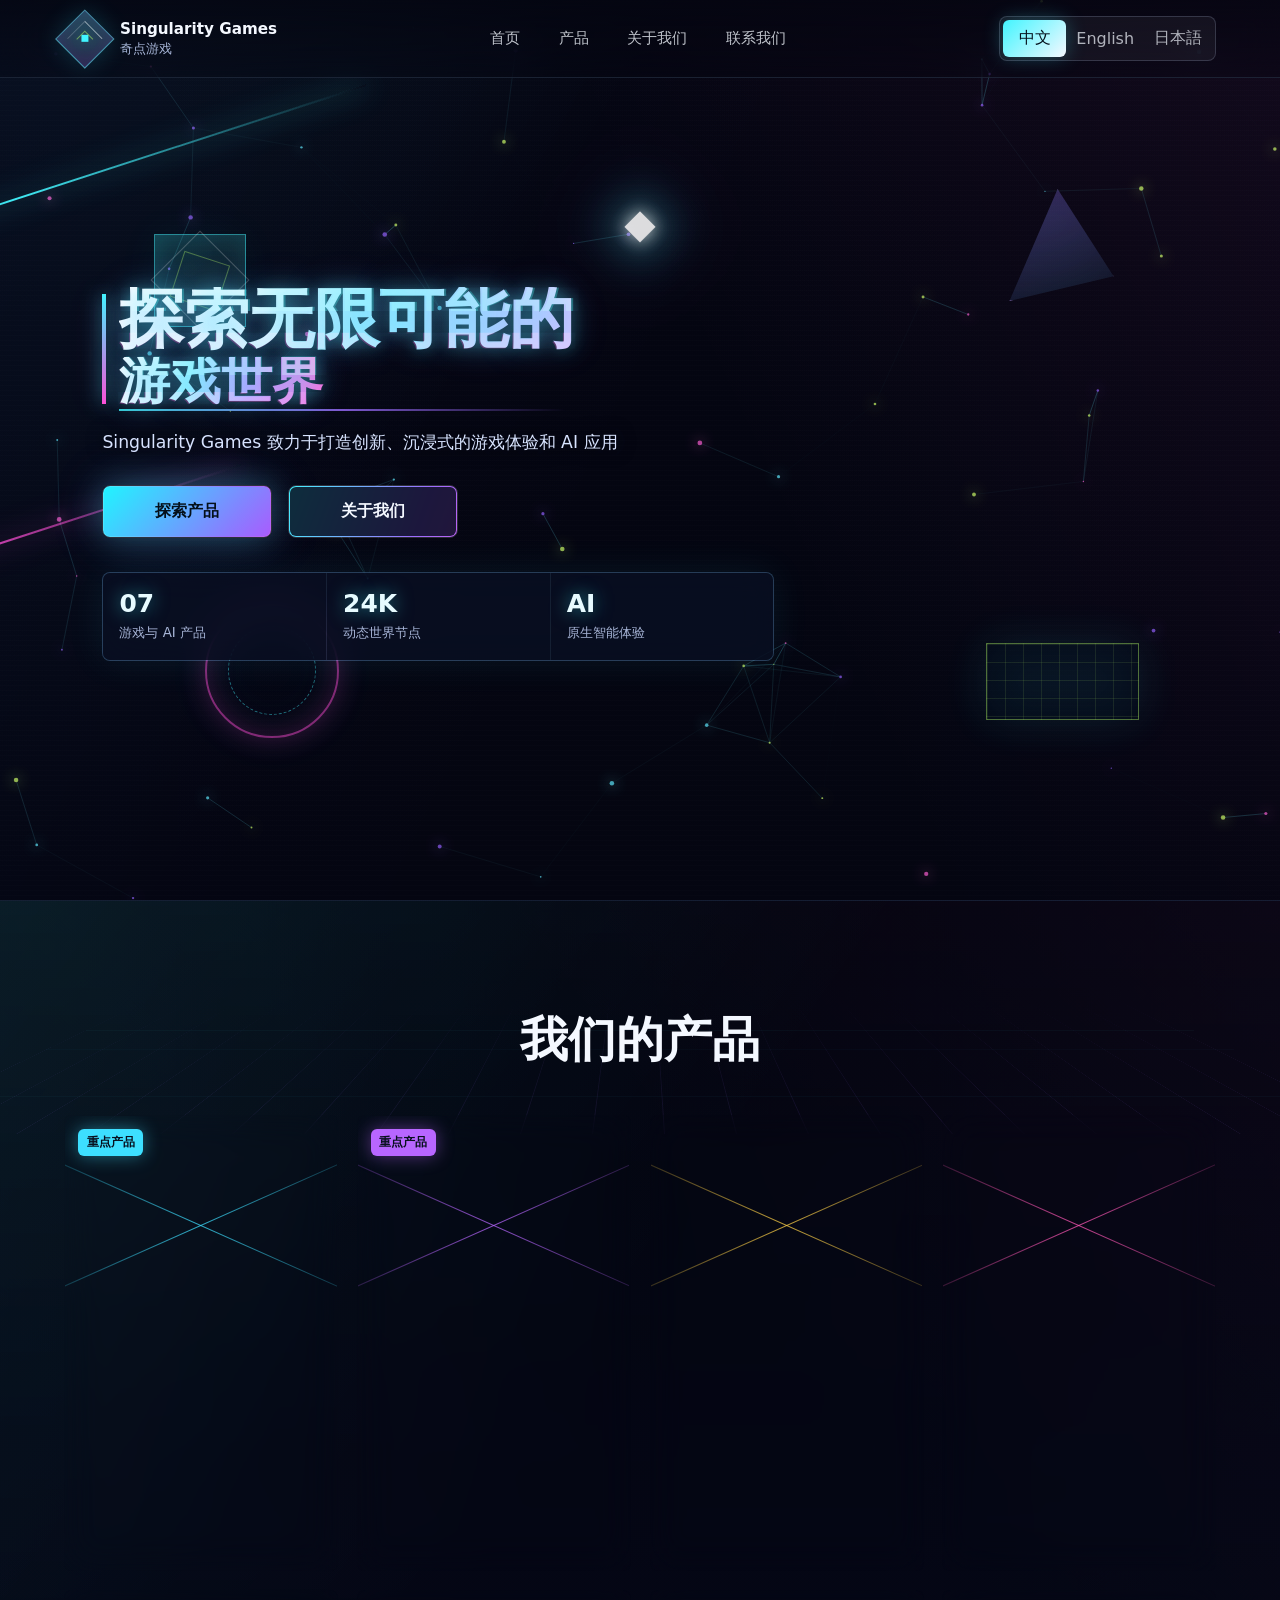
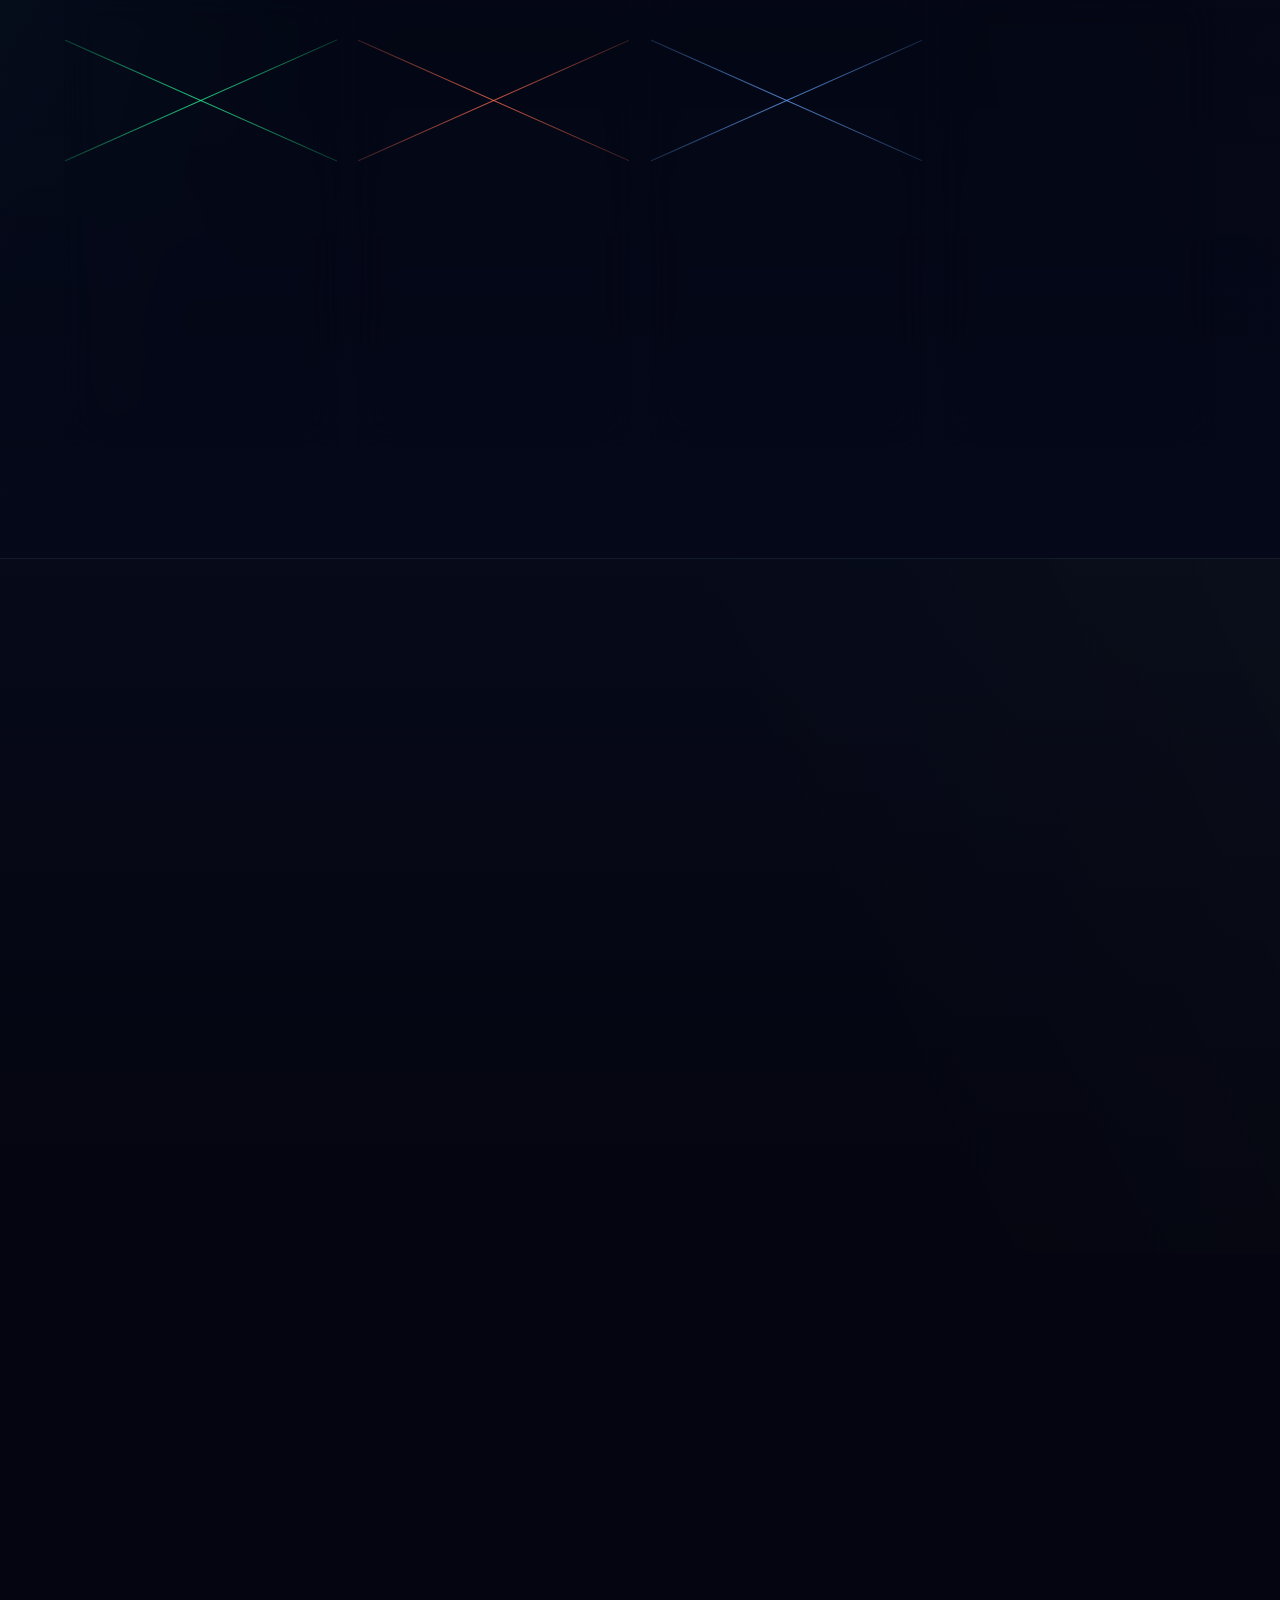
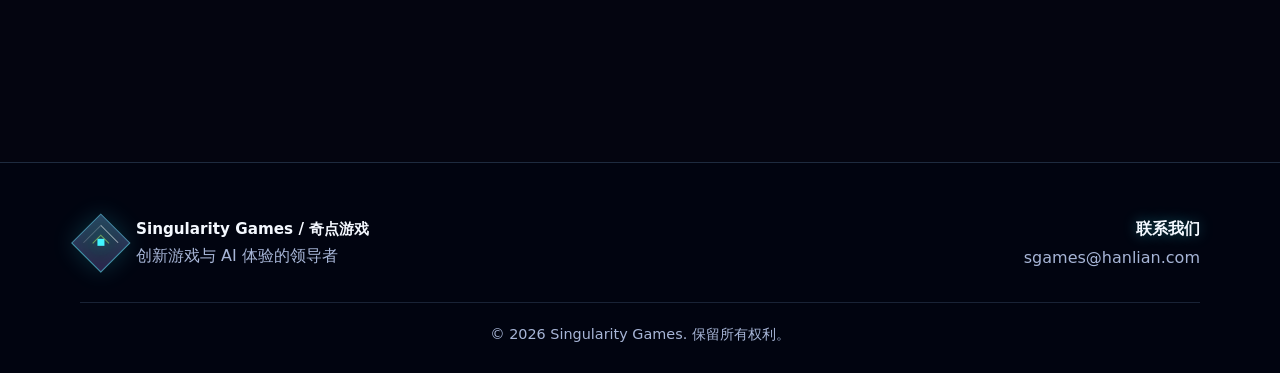
==== commit bfb9c0ef: "Raise homepage hero content further" ====
--- a/index.html
+++ b/index.html
@@ -8,7 +8,7 @@
       content="Singularity Games / 奇点游戏，未来科技风动态游戏官网。"
     />
     <title>Singularity Games / 奇点游戏</title>
-    <link rel="stylesheet" href="./styles.css?v=home-lift-28" />
+    <link rel="stylesheet" href="./styles.css?v=home-lift-56" />
   </head>
   <body>
     <canvas id="particleCanvas" class="particle-canvas" aria-hidden="true"></canvas>
--- a/styles.css
+++ b/styles.css
@@ -351,7 +351,7 @@
   width: min(45rem, 100%);
   margin-left: min(3vw, 2.6rem);
   text-align: left;
-  transform: translateY(calc(-1 * var(--hero-lift) - 28px));
+  transform: translateY(calc(-1 * var(--hero-lift) - 56px));
 }
 
 .eyebrow,
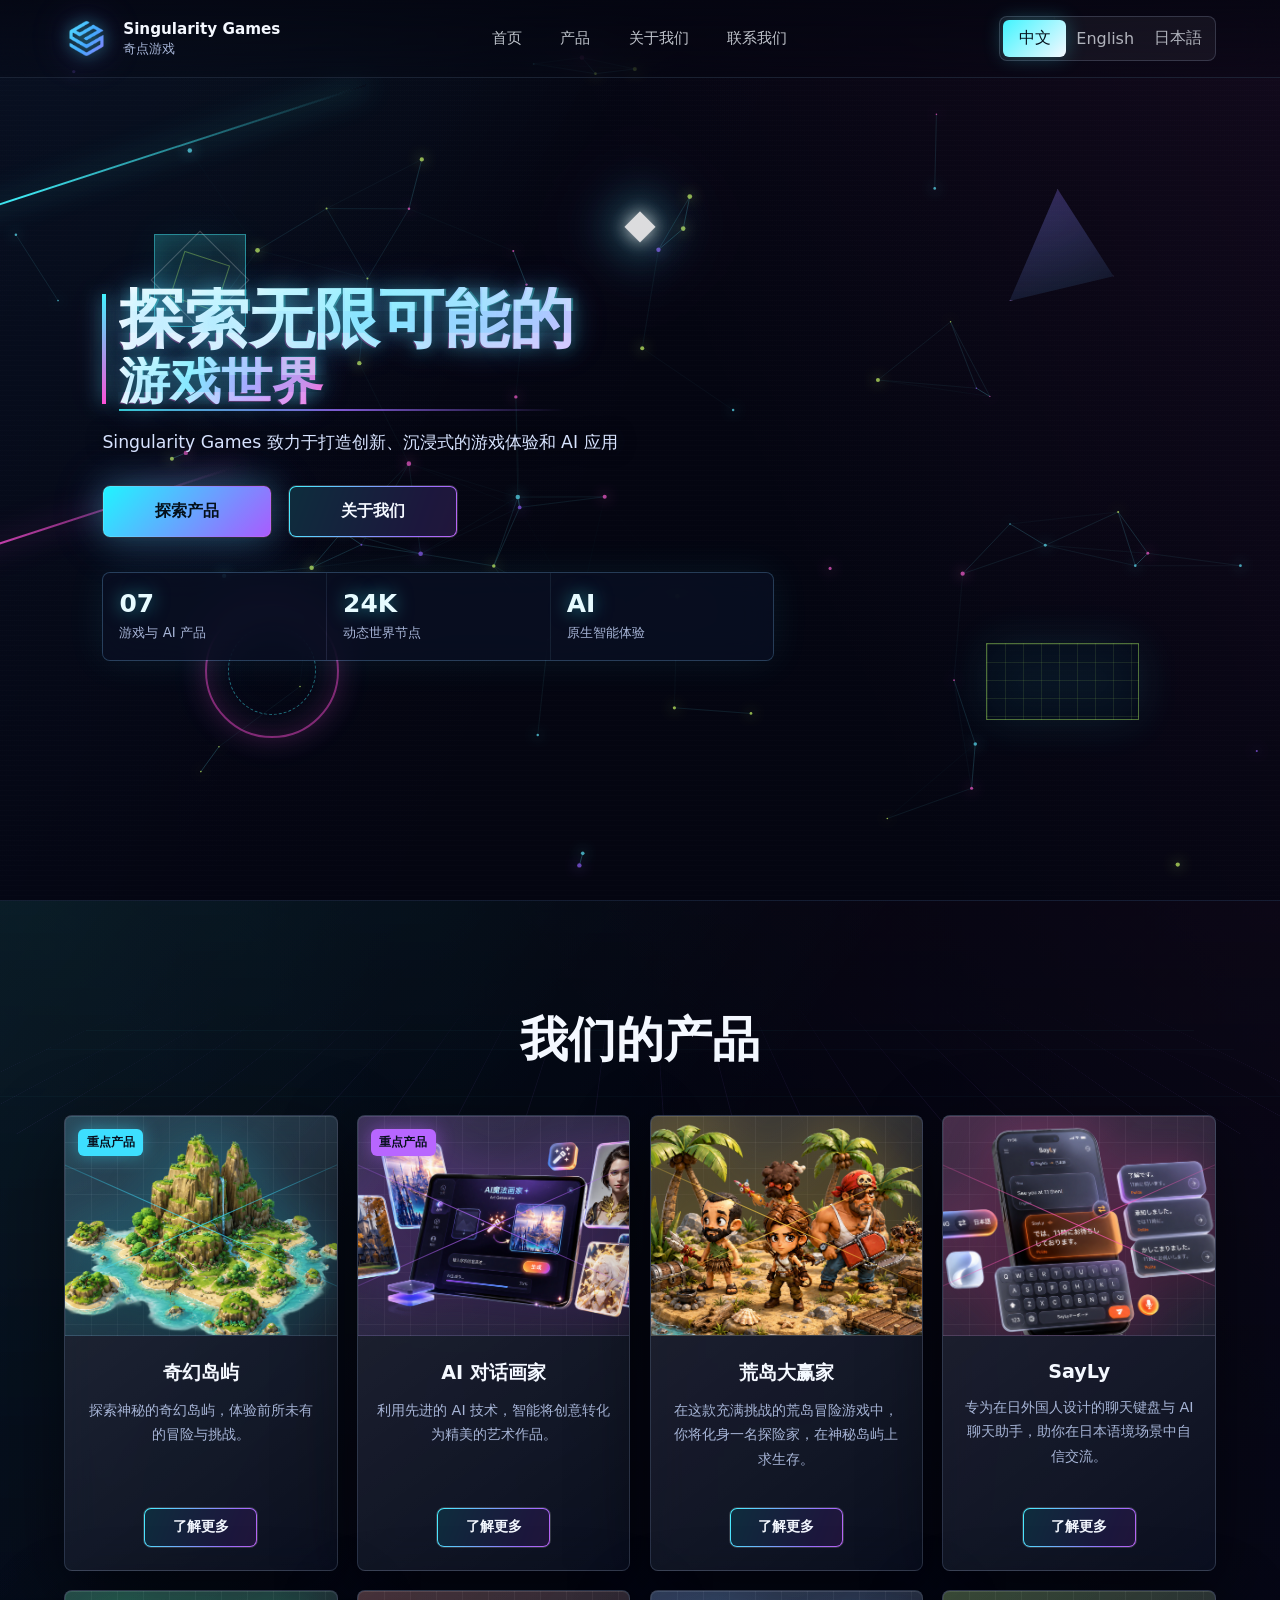
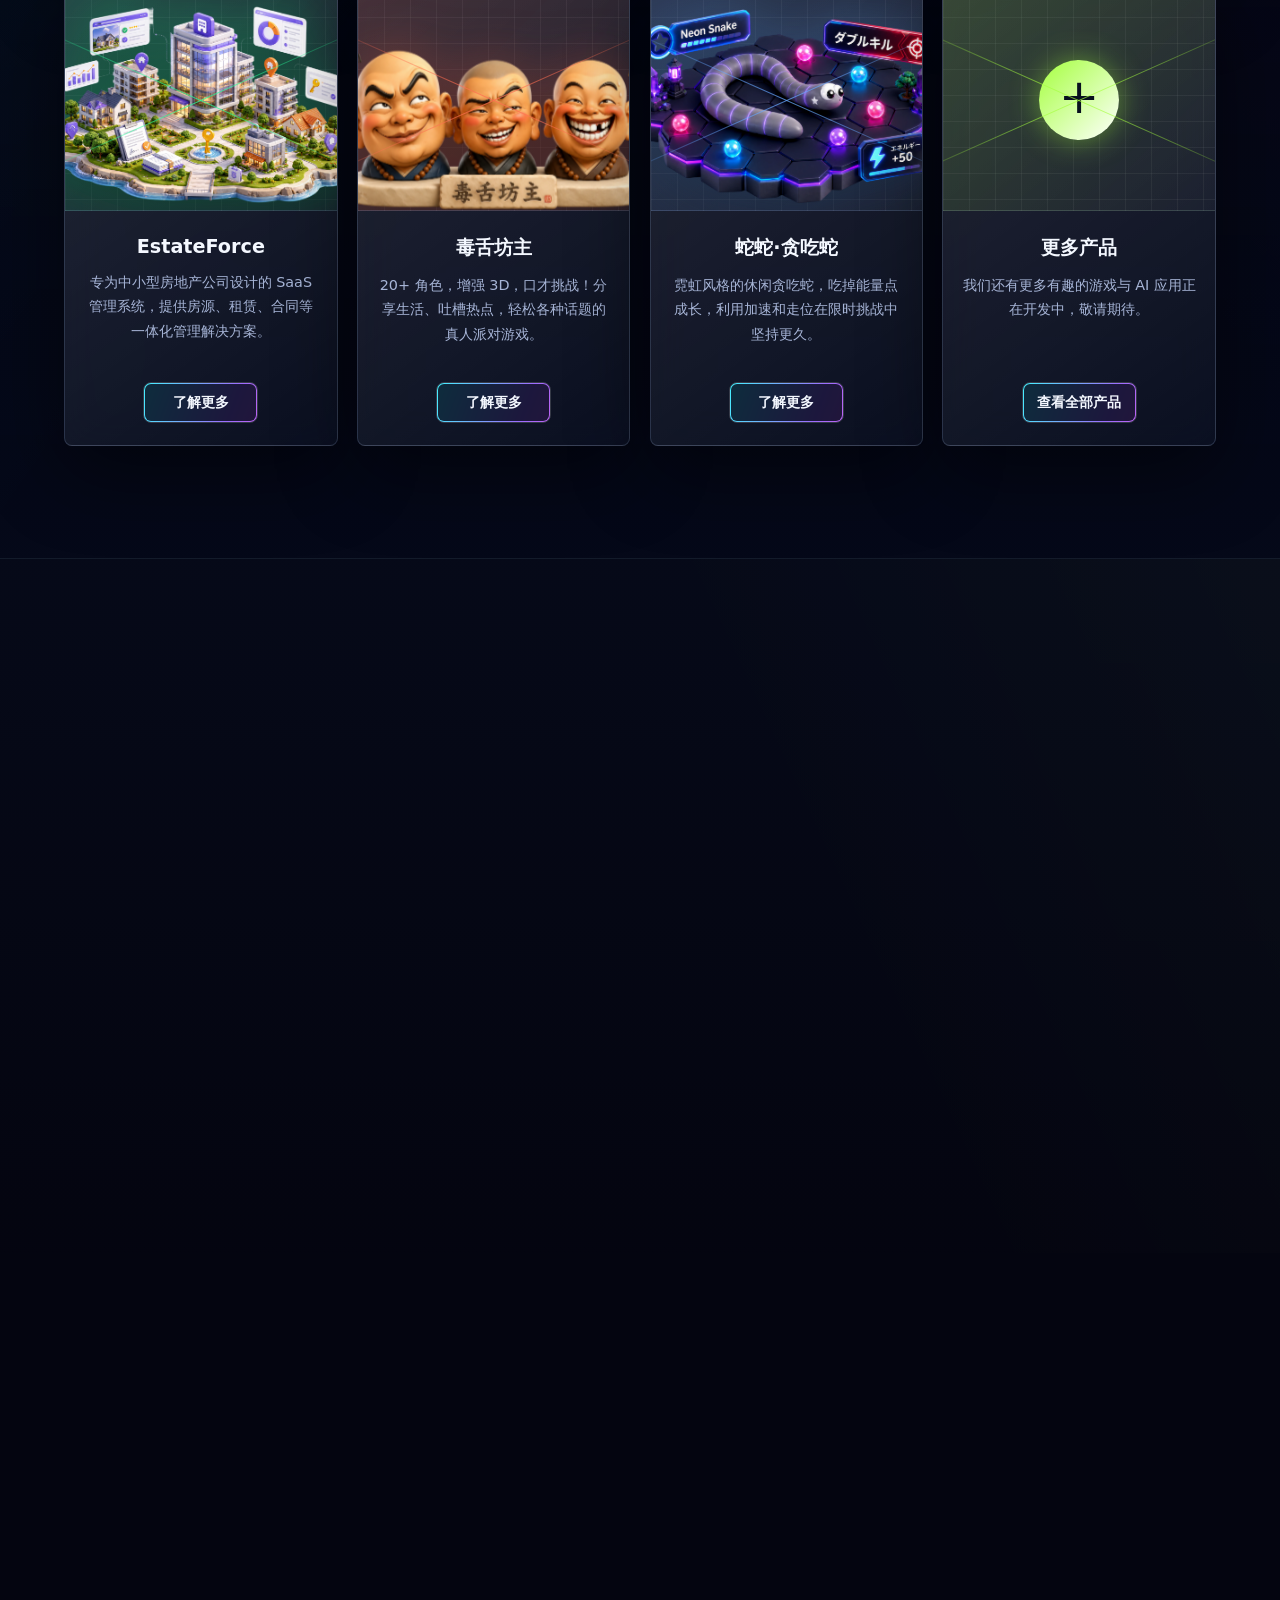
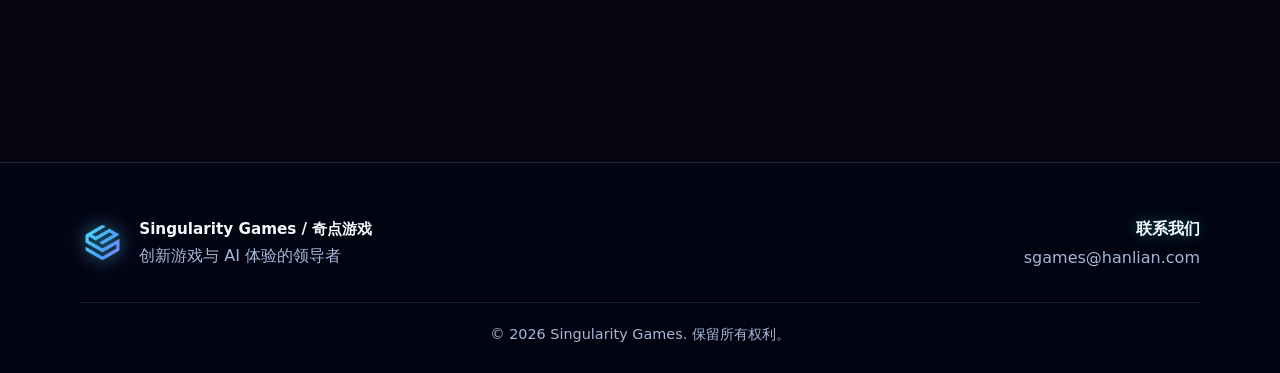
==== commit d7775d4a: "Refresh product detail experiences" ====
--- a/index.html
+++ b/index.html
@@ -8,7 +8,7 @@
       content="Singularity Games / 奇点游戏，未来科技风动态游戏官网。"
     />
     <title>Singularity Games / 奇点游戏</title>
-    <link rel="stylesheet" href="./styles.css?v=home-lift-56" />
+    <link rel="stylesheet" href="./styles.css?v=plus-center-1" />
   </head>
   <body>
     <canvas id="particleCanvas" class="particle-canvas" aria-hidden="true"></canvas>
@@ -227,7 +227,7 @@
 
           <article class="product-card reveal-card more-card" tabindex="0" style="--accent: 88 100% 62%">
             <div class="product-visual more">
-              <div class="plus-core">+</div>
+              <div class="plus-core" aria-hidden="true"><span>+</span></div>
             </div>
             <div class="product-copy">
               <h3 data-i18n="product8Title">更多产品</h3>
--- a/styles.css
+++ b/styles.css
@@ -213,40 +213,24 @@
 
 .brand-mark {
   position: relative;
-  display: inline-grid;
-  place-items: center;
-  width: 2.6rem;
-  height: 2.6rem;
+  display: inline-block;
+  width: 2.8rem;
+  height: 2.8rem;
   flex: 0 0 auto;
-  border: 1px solid rgba(102, 226, 255, 0.55);
-  background:
-    linear-gradient(135deg, rgba(66, 245, 255, 0.22), rgba(156, 109, 255, 0.12)),
-    rgba(255, 255, 255, 0.05);
-  box-shadow: 0 0 24px rgba(66, 245, 255, 0.18), inset 0 0 22px rgba(156, 109, 255, 0.18);
-  transform: rotate(45deg);
+  background: url("./assets/brand/singularity-layer-mark.png?v=1") center / contain no-repeat;
+  filter:
+    drop-shadow(0 0 8px rgba(66, 245, 255, 0.5))
+    drop-shadow(0 0 18px rgba(156, 109, 255, 0.3));
+  animation: brandMarkPulse 3.2s ease-in-out infinite;
 }
 
 .brand-mark::before,
 .brand-mark::after {
-  content: "";
-  position: absolute;
-  inset: 0.45rem;
-  border-top: 1px solid rgba(255, 255, 255, 0.58);
-  border-left: 1px solid rgba(255, 255, 255, 0.22);
-}
-
-.brand-mark::after {
-  inset: 0.85rem;
-  border-color: rgba(184, 255, 106, 0.5);
-  animation: logoPulse 2.8s ease-in-out infinite;
+  content: none;
 }
 
 .brand-mark span {
-  width: 0.42rem;
-  height: 0.42rem;
-  background: var(--cyan);
-  box-shadow: 0 0 20px var(--cyan);
-  transform: rotate(-45deg);
+  display: none;
 }
 
 .brand-copy {
@@ -1982,6 +1966,12 @@
   animation: plusPulse 2.4s ease-in-out infinite;
 }
 
+.plus-core span {
+  display: block;
+  line-height: 1;
+  transform: translateY(-0.08em);
+}
+
 .product-copy {
   position: relative;
   z-index: 2;
@@ -2618,6 +2608,46 @@
 .game-hero-media:hover img {
   transform: scale(1.09);
   filter: saturate(1.16) contrast(1.08) brightness(0.88);
+}
+
+.island-winner-hero-media {
+  background:
+    radial-gradient(circle at 50% 68%, rgba(255, 188, 92, 0.2), transparent 19rem),
+    radial-gradient(circle at 74% 24%, rgba(66, 245, 255, 0.14), transparent 18rem),
+    linear-gradient(145deg, rgba(255, 255, 255, 0.1), rgba(255, 255, 255, 0.015)),
+    rgba(8, 14, 34, 0.7);
+}
+
+.island-winner-hero-media::before {
+  background:
+    linear-gradient(180deg, rgba(4, 5, 16, 0.02), rgba(4, 5, 16, 0.38)),
+    radial-gradient(circle at 52% 62%, rgba(255, 188, 92, 0.16), transparent 18rem),
+    radial-gradient(circle at 70% 26%, rgba(66, 245, 255, 0.12), transparent 17rem);
+}
+
+.game-hero-media .island-winner-hero-art {
+  position: absolute;
+  left: 50%;
+  bottom: 3.5rem;
+  z-index: 1;
+  width: min(92%, 46rem);
+  height: auto;
+  min-height: 0;
+  object-fit: contain;
+  object-position: center bottom;
+  transform: translateX(-50%) scale(0.98);
+  filter:
+    saturate(1.08) contrast(1.04) brightness(1.02)
+    drop-shadow(0 30px 42px rgba(0, 0, 0, 0.48))
+    drop-shadow(0 0 34px rgba(255, 188, 92, 0.18));
+}
+
+.game-hero-media:hover .island-winner-hero-art {
+  transform: translateX(-50%) translateY(-2%) scale(1.03);
+  filter:
+    saturate(1.13) contrast(1.05) brightness(1.07)
+    drop-shadow(0 34px 50px rgba(0, 0, 0, 0.54))
+    drop-shadow(0 0 42px rgba(66, 245, 255, 0.2));
 }
 
 .game-hero-hud {
@@ -2892,6 +2922,65 @@
   font-weight: 680;
 }
 
+.island-showcase-card {
+  min-height: 27rem;
+  background:
+    radial-gradient(circle at 50% 28%, hsl(var(--accent) / 0.28), transparent 54%),
+    linear-gradient(160deg, rgba(18, 31, 53, 0.94), rgba(5, 9, 23, 0.98));
+}
+
+.island-showcase-card::before {
+  background:
+    linear-gradient(180deg, transparent 42%, rgba(4, 7, 18, 0.16) 58%, rgba(4, 7, 18, 0.94)),
+    radial-gradient(circle at var(--mx, 50%) var(--my, 34%), hsl(var(--accent) / 0.22), transparent 16rem);
+}
+
+.game-shot-card.island-showcase-card img {
+  inset: 0.65rem 0.65rem 4.7rem;
+  width: calc(100% - 1.3rem);
+  height: calc(100% - 5.35rem);
+  object-fit: contain;
+  object-position: center;
+  filter:
+    saturate(1.06)
+    contrast(1.04)
+    brightness(1.08)
+    drop-shadow(0 22px 28px rgba(0, 0, 0, 0.38));
+  transform: scale(0.96) translateY(0.1rem);
+}
+
+.game-shot-card.island-showcase-card:hover img,
+.game-shot-card.island-showcase-card:focus-visible img {
+  filter:
+    saturate(1.12)
+    contrast(1.05)
+    brightness(1.12)
+    drop-shadow(0 28px 34px hsl(var(--accent) / 0.24));
+  transform: scale(1.01) translateY(-0.25rem);
+}
+
+.island-showcase-card div {
+  padding: 1.2rem 1.25rem;
+}
+
+.island-showcase-allies {
+  background:
+    radial-gradient(circle at 50% 25%, rgba(255, 157, 72, 0.32), transparent 52%),
+    linear-gradient(160deg, rgba(41, 31, 35, 0.96), rgba(8, 11, 25, 0.98));
+}
+
+.island-showcase-vision {
+  background:
+    radial-gradient(circle at 50% 26%, rgba(71, 225, 255, 0.26), transparent 52%),
+    linear-gradient(160deg, rgba(18, 38, 50, 0.96), rgba(8, 10, 24, 0.98));
+}
+
+.island-showcase-ruins {
+  background:
+    radial-gradient(circle at 50% 26%, rgba(128, 115, 255, 0.3), transparent 52%),
+    linear-gradient(160deg, rgba(22, 31, 58, 0.96), rgba(8, 9, 24, 0.98));
+}
+
 .game-feature-grid {
   width: min(78rem, 100%);
   margin: 1.35rem auto 0;
@@ -3127,6 +3216,140 @@
 .game-gallery-thumbs button.is-active img {
   transform: scale(1.08);
   filter: saturate(1.14) contrast(1.08) brightness(0.95);
+}
+
+.island-winner-gallery-layout {
+  display: block;
+  width: min(60rem, 100%);
+}
+
+.game-gallery-viewer.island-winner-gallery-viewer {
+  min-height: 0;
+  aspect-ratio: 16 / 9;
+}
+
+.island-winner-gallery-viewer::before {
+  background:
+    linear-gradient(180deg, rgba(4, 5, 16, 0), rgba(4, 5, 16, 0.04) 58%, rgba(4, 5, 16, 0.58)),
+    linear-gradient(120deg, rgba(66, 245, 255, 0.04), transparent 46%);
+}
+
+.island-winner-gallery-viewer img {
+  min-height: 0;
+  object-position: center;
+  filter: saturate(1.1) contrast(1.04) brightness(1.02);
+}
+
+.island-winner-gallery-viewer:hover img {
+  filter: saturate(1.14) contrast(1.05) brightness(1.08);
+}
+
+.island-winner-gallery-viewer .game-gallery-caption {
+  max-width: 28rem;
+  padding: 0.85rem 1rem;
+}
+
+.island-winner-gallery-viewer .game-gallery-caption h3 {
+  font-size: clamp(1.4rem, 2vw, 1.9rem);
+}
+
+.island-winner-gallery-viewer .game-gallery-caption p {
+  margin-top: 0.4rem;
+  font-size: 0.9rem;
+}
+
+.island-gallery-nav {
+  position: absolute;
+  top: 50%;
+  z-index: 4;
+  display: grid;
+  place-items: center;
+  width: 2.7rem;
+  height: 2.7rem;
+  padding: 0;
+  color: #f7fbff;
+  border: 1px solid rgba(184, 210, 255, 0.34);
+  border-radius: 6px;
+  background: rgba(4, 8, 24, 0.66);
+  box-shadow: 0 0 28px rgba(66, 245, 255, 0.14);
+  backdrop-filter: blur(14px);
+  cursor: pointer;
+  transform: translateY(-50%);
+  transition: background 180ms ease, border-color 180ms ease, box-shadow 180ms ease, transform 180ms ease;
+}
+
+.island-gallery-nav:hover,
+.island-gallery-nav:focus-visible {
+  border-color: rgba(66, 245, 255, 0.8);
+  background: rgba(12, 28, 54, 0.86);
+  box-shadow: 0 0 36px rgba(66, 245, 255, 0.28);
+  transform: translateY(-50%) scale(1.06);
+  outline: 0;
+}
+
+.island-gallery-nav span {
+  font-size: 1.25rem;
+  line-height: 1;
+}
+
+.island-gallery-prev {
+  left: 1rem;
+}
+
+.island-gallery-next {
+  right: 1rem;
+}
+
+.game-gallery-thumbs.island-winner-gallery-thumbs {
+  grid-template-columns: repeat(5, minmax(0, 1fr));
+  gap: 0.7rem;
+  margin-top: 0.75rem;
+}
+
+.game-gallery-thumbs.island-winner-gallery-thumbs button {
+  min-height: 0;
+  aspect-ratio: 16 / 9;
+}
+
+.island-winner-gallery-thumbs button::before {
+  background: linear-gradient(180deg, transparent, rgba(4, 5, 16, 0.12));
+}
+
+.island-winner-gallery-thumbs img {
+  min-height: 0;
+  filter: saturate(1.08) contrast(1.03) brightness(1);
+}
+
+.island-winner-gallery-thumbs button:hover img,
+.island-winner-gallery-thumbs button:focus-visible img,
+.island-winner-gallery-thumbs button.is-active img {
+  filter: saturate(1.14) contrast(1.05) brightness(1.08);
+}
+
+@media (max-width: 760px) {
+  .game-gallery-viewer.island-winner-gallery-viewer {
+    aspect-ratio: 16 / 10;
+  }
+
+  .island-gallery-nav {
+    top: 42%;
+    width: 2.55rem;
+    height: 2.55rem;
+  }
+
+  .game-gallery-thumbs.island-winner-gallery-thumbs {
+    grid-template-columns: none;
+    grid-auto-flow: column;
+    grid-auto-columns: minmax(10.5rem, 72vw);
+    overflow-x: auto;
+    padding: 0.4rem 0.1rem 0.8rem;
+    scroll-snap-type: x mandatory;
+    scrollbar-color: rgba(66, 245, 255, 0.42) rgba(8, 14, 34, 0.5);
+  }
+
+  .game-gallery-thumbs.island-winner-gallery-thumbs button {
+    scroll-snap-align: center;
+  }
 }
 
 .game-detail-cta {
@@ -3465,45 +3688,57 @@
 }
 
 .fantasy-showcase-card {
-  --scene-base: #b3d3cb;
-  --scene-brightness: 1.17;
-  --scene-hover-brightness: 1.24;
-  --scene-saturation: 1.22;
-  background:
-    radial-gradient(circle at 50% 30%, hsl(var(--accent) / 0.12), transparent 17rem),
-    var(--scene-base);
+  min-height: 27rem;
+  background:
+    radial-gradient(circle at 50% 26%, rgba(88, 242, 184, 0.24), transparent 52%),
+    linear-gradient(160deg, rgba(22, 50, 46, 0.96), rgba(7, 11, 25, 0.98));
 }
 
 .fantasy-showcase-card-quest {
-  --scene-base: #b8cdd8;
-  --scene-brightness: 1.13;
-  --scene-hover-brightness: 1.2;
+  background:
+    radial-gradient(circle at 50% 26%, rgba(71, 225, 255, 0.26), transparent 52%),
+    linear-gradient(160deg, rgba(18, 38, 50, 0.96), rgba(8, 10, 24, 0.98));
 }
 
 .fantasy-showcase-card-ruin {
-  --scene-base: #b8bddc;
-  --scene-brightness: 1.24;
-  --scene-hover-brightness: 1.31;
-  --scene-saturation: 1.18;
+  background:
+    radial-gradient(circle at 50% 26%, rgba(145, 108, 255, 0.3), transparent 52%),
+    linear-gradient(160deg, rgba(27, 30, 65, 0.96), rgba(9, 8, 25, 0.98));
 }
 
 .fantasy-showcase-card::before {
   background:
-    linear-gradient(180deg, rgba(4, 10, 24, 0.02), rgba(4, 10, 24, 0.07) 56%, rgba(4, 7, 20, 0.3) 72%, rgba(4, 7, 20, 0.8) 91%),
-    radial-gradient(circle at var(--mx, 50%) var(--my, 40%), hsl(var(--accent) / 0.14), transparent 17rem);
+    linear-gradient(180deg, transparent 42%, rgba(4, 7, 18, 0.16) 58%, rgba(4, 7, 18, 0.94)),
+    radial-gradient(circle at var(--mx, 50%) var(--my, 34%), hsl(var(--accent) / 0.22), transparent 16rem);
 }
 
 .fantasy-showcase-card img {
+  inset: 0.65rem 0.65rem 4.7rem;
+  width: calc(100% - 1.3rem);
+  height: calc(100% - 5.35rem);
+  object-fit: contain;
   object-position: center center;
-  mix-blend-mode: multiply;
-  filter: saturate(var(--scene-saturation)) contrast(1.05) brightness(var(--scene-brightness));
-  transform: scale(1.01);
+  mix-blend-mode: normal;
+  filter:
+    saturate(1.06)
+    contrast(1.04)
+    brightness(1.08)
+    drop-shadow(0 22px 28px rgba(0, 0, 0, 0.38));
+  transform: scale(0.96) translateY(0.1rem);
 }
 
 .fantasy-showcase-card:hover img,
 .fantasy-showcase-card:focus-visible img {
-  filter: saturate(calc(var(--scene-saturation) + 0.08)) contrast(1.06) brightness(var(--scene-hover-brightness));
-  transform: scale(1.065);
+  filter:
+    saturate(1.12)
+    contrast(1.05)
+    brightness(1.12)
+    drop-shadow(0 28px 34px hsl(var(--accent) / 0.24));
+  transform: scale(1.01) translateY(-0.25rem);
+}
+
+.fantasy-showcase-card div {
+  padding: 1.2rem 1.25rem;
 }
 
 .fantasy-feature-grid .game-feature-card::before {
@@ -3526,13 +3761,13 @@
 }
 
 .fantasy-gallery-viewer img {
-  filter: saturate(1.12) contrast(1.04) brightness(1.08);
+  filter: saturate(1.08) contrast(1.04) brightness(0.98);
 }
 
 .fantasy-gallery-viewer::before {
   background:
-    linear-gradient(180deg, rgba(4, 5, 16, 0), rgba(4, 5, 16, 0.12) 58%, rgba(4, 5, 16, 0.62)),
-    linear-gradient(120deg, rgba(77, 249, 226, 0.06), transparent 46%);
+    linear-gradient(180deg, rgba(4, 10, 24, 0), rgba(4, 10, 24, 0.03) 58%, rgba(4, 5, 16, 0.52)),
+    linear-gradient(120deg, rgba(77, 249, 226, 0.04), transparent 46%);
 }
 
 .fantasy-gallery-thumbs {
@@ -3548,17 +3783,63 @@
 }
 
 .fantasy-gallery-thumbs button::before {
-  background: linear-gradient(180deg, rgba(4, 5, 16, 0.01), rgba(4, 5, 16, 0.2));
+  background: linear-gradient(180deg, transparent, rgba(4, 5, 16, 0.1));
 }
 
 .fantasy-gallery-thumbs img {
-  filter: saturate(1.08) contrast(1.03) brightness(1.02);
+  filter: saturate(1.08) contrast(1.04) brightness(0.98);
 }
 
 .fantasy-gallery-thumbs button:hover img,
 .fantasy-gallery-thumbs button:focus-visible img,
 .fantasy-gallery-thumbs button.is-active img {
-  filter: saturate(1.15) contrast(1.05) brightness(1.09);
+  filter: saturate(1.12) contrast(1.05) brightness(1.06);
+}
+
+.fantasy-gallery-carousel-layout {
+  width: min(60rem, 100%);
+}
+
+.game-gallery-viewer.fantasy-gallery-carousel-viewer {
+  border-color: rgba(77, 249, 226, 0.28);
+}
+
+.fantasy-gallery-carousel-viewer img {
+  filter: saturate(1.08) contrast(1.03) brightness(1.08);
+}
+
+.fantasy-gallery-carousel-viewer:hover img {
+  filter: saturate(1.12) contrast(1.04) brightness(1.13);
+}
+
+.game-gallery-thumbs.fantasy-gallery-carousel-thumbs {
+  grid-template-columns: none;
+  grid-auto-flow: column;
+  grid-auto-columns: minmax(10.5rem, 12.8rem);
+  overflow-x: auto;
+  padding: 0.4rem 0.1rem 0.8rem;
+  scroll-snap-type: x mandatory;
+  scrollbar-color: rgba(77, 249, 226, 0.42) rgba(8, 14, 34, 0.5);
+}
+
+.game-gallery-thumbs.fantasy-gallery-carousel-thumbs button {
+  scroll-snap-align: center;
+}
+
+.fantasy-gallery-carousel-thumbs img {
+  filter: saturate(1.06) contrast(1.03) brightness(1.04);
+}
+
+.fantasy-gallery-carousel-thumbs button:hover img,
+.fantasy-gallery-carousel-thumbs button:focus-visible img,
+.fantasy-gallery-carousel-thumbs button.is-active img {
+  filter: saturate(1.12) contrast(1.05) brightness(1.1);
+}
+
+@media (max-width: 760px) {
+  .game-gallery-thumbs.fantasy-gallery-carousel-thumbs {
+    grid-auto-columns: minmax(10.5rem, 72vw);
+  }
 }
 
 .fantasy-detail-cta {
@@ -4038,7 +4319,8 @@
   overflow: hidden;
   min-height: 30rem;
   display: grid;
-  align-content: start;
+  grid-template-rows: auto auto minmax(0, 1fr) auto;
+  align-content: stretch;
   gap: 1.15rem;
   padding: clamp(1.4rem, 2.4vw, 2.1rem);
   border: 1px solid rgba(184, 210, 255, 0.18);
@@ -4149,7 +4431,11 @@
 .sayly-price-card .neon-button {
   align-self: end;
   width: 100%;
+  min-height: 4.1rem;
   margin-top: auto;
+  display: inline-flex;
+  align-items: center;
+  justify-content: center;
 }
 
 .sayly-price-card--pro {
@@ -4193,6 +4479,36 @@
 
 .sayly-download-actions .neon-button {
   min-width: 13rem;
+}
+
+.savage-products-back {
+  display: inline-flex;
+  align-items: center;
+  justify-content: center;
+  gap: 0.55rem;
+  margin-top: 0.9rem;
+  color: rgba(255, 255, 255, 0.88);
+  font-weight: 760;
+  text-decoration: none;
+  transition: color 180ms ease, text-shadow 180ms ease, transform 180ms ease;
+}
+
+.savage-products-back::before {
+  content: "\2190";
+  font-size: 1.05em;
+  transition: transform 180ms ease;
+}
+
+.savage-products-back:hover,
+.savage-products-back:focus-visible {
+  color: #fff3d5;
+  text-shadow: 0 0 18px rgba(255, 211, 111, 0.48);
+  transform: translateY(-2px);
+}
+
+.savage-products-back:hover::before,
+.savage-products-back:focus-visible::before {
+  transform: translateX(-4px);
 }
 
 .sayly-download-status {
@@ -4381,9 +4697,9 @@
 .savage-hero-art {
   position: relative;
   z-index: 2;
-  width: min(118%, 60rem);
+  width: min(94%, 48rem);
   max-width: none;
-  transform: translateY(4%) scale(1.04);
+  transform: translateY(-1%) scale(0.96);
   filter:
     drop-shadow(0 34px 44px rgba(0, 0, 0, 0.5))
     drop-shadow(0 0 42px rgba(255, 47, 50, 0.18))
@@ -4392,7 +4708,7 @@
 }
 
 .savage-hero-media:hover .savage-hero-art {
-  transform: translateY(1%) scale(1.1);
+  transform: translateY(-3%) scale(1.01);
   filter:
     drop-shadow(0 38px 54px rgba(0, 0, 0, 0.58))
     drop-shadow(0 0 52px rgba(255, 47, 50, 0.28))
@@ -5427,6 +5743,333 @@
   grid-template-columns: 1fr;
 }
 
+.snake-gallery-viewer {
+  background:
+    radial-gradient(circle at 52% 44%, rgba(121, 79, 255, 0.22), transparent 24rem),
+    radial-gradient(circle at 48% 62%, rgba(32, 249, 139, 0.13), transparent 27rem),
+    rgba(3, 7, 20, 0.92);
+}
+
+.snake-gallery-viewer::before {
+  background:
+    linear-gradient(180deg, rgba(4, 5, 16, 0.01) 45%, rgba(4, 5, 16, 0.64)),
+    linear-gradient(120deg, rgba(32, 249, 139, 0.06), transparent 44%, rgba(255, 70, 218, 0.06));
+}
+
+.snake-gallery-viewer > img,
+.snake-gallery-thumbs button:not([data-gallery-kind="model"]) img {
+  filter: saturate(1.18) contrast(1.06) brightness(1.16);
+}
+
+.snake-gallery-viewer:not(.is-model-view) > img {
+  transform: scale(1.015);
+}
+
+.snake-gallery-viewer.is-model-view > img {
+  object-fit: contain;
+  padding: clamp(1.1rem, 2.4vw, 2.1rem);
+  filter: saturate(1.14) contrast(1.04) brightness(1.1)
+    drop-shadow(0 24px 42px rgba(0, 0, 0, 0.48))
+    drop-shadow(0 0 34px rgba(123, 78, 255, 0.22));
+  transform: scale(0.96);
+}
+
+.snake-gallery-viewer.is-model-view:hover > img {
+  transform: scale(0.985) translateY(-0.25rem);
+}
+
+.snake-gallery-thumbs button[data-gallery-kind="model"] {
+  background:
+    radial-gradient(circle at 50% 48%, rgba(123, 78, 255, 0.2), transparent 75%),
+    rgba(3, 7, 20, 0.94);
+}
+
+.snake-gallery-thumbs button[data-gallery-kind="model"] img {
+  object-fit: contain;
+  padding: 0.35rem;
+  filter: saturate(1.16) contrast(1.04) brightness(1.1)
+    drop-shadow(0 8px 16px rgba(0, 0, 0, 0.36));
+  transform: scale(0.96);
+}
+
+.snake-gallery-thumbs button:not([data-gallery-kind="model"]):hover img,
+.snake-gallery-thumbs button:not([data-gallery-kind="model"]):focus-visible img,
+.snake-gallery-thumbs button:not([data-gallery-kind="model"]).is-active img {
+  filter: saturate(1.26) contrast(1.08) brightness(1.26);
+}
+
+.snake-gallery-thumbs button[data-gallery-kind="model"]:hover img,
+.snake-gallery-thumbs button[data-gallery-kind="model"]:focus-visible img,
+.snake-gallery-thumbs button[data-gallery-kind="model"].is-active img {
+  filter: saturate(1.22) contrast(1.06) brightness(1.16)
+    drop-shadow(0 10px 20px rgba(0, 0, 0, 0.4));
+  transform: scale(1.01);
+}
+
+/* Neon Snake detail refinement */
+.snake-hero-shell {
+  width: min(88rem, 100%);
+  grid-template-columns: minmax(21rem, 0.84fr) minmax(32rem, 1.16fr);
+  gap: clamp(2.6rem, 4.5vw, 4.8rem);
+}
+
+.snake-detail-copy h1 {
+  font-size: clamp(2.9rem, 4.15vw, 4.25rem);
+}
+
+.snake-hero-media {
+  isolation: isolate;
+  min-height: clamp(29rem, 40vw, 35rem);
+  background:
+    linear-gradient(145deg, rgba(255, 255, 255, 0.07), rgba(255, 255, 255, 0.01)),
+    radial-gradient(circle at 62% 52%, rgba(32, 249, 139, 0.15), transparent 18rem),
+    radial-gradient(circle at 24% 74%, rgba(146, 92, 255, 0.12), transparent 16rem),
+    rgba(4, 9, 22, 0.86);
+}
+
+.snake-hero-media::before {
+  background:
+    radial-gradient(circle at 62% 58%, rgba(124, 255, 52, 0.1), transparent 17rem),
+    linear-gradient(180deg, rgba(4, 5, 16, 0.08), rgba(4, 5, 16, 0.62)),
+    repeating-linear-gradient(180deg, rgba(255, 255, 255, 0.038) 0 1px, transparent 1px 8px);
+}
+
+.snake-hero-shot {
+  object-position: center 48%;
+  filter: saturate(1.08) contrast(1.1) brightness(0.3);
+}
+
+.snake-hero-media:hover .snake-hero-shot {
+  filter: saturate(1.14) contrast(1.12) brightness(0.38);
+}
+
+.snake-hero-model {
+  right: 1%;
+  bottom: 13%;
+  width: min(88%, 41rem);
+  transform: translateY(2%) rotate(-1.5deg) scale(0.94);
+}
+
+.snake-hero-media:hover .snake-hero-model {
+  transform: translateY(-0.5%) rotate(-0.5deg) scale(0.98);
+}
+
+.snake-orbit-rings {
+  inset: 12% 8%;
+  opacity: 0.74;
+}
+
+.snake-media-axis {
+  opacity: 0.66;
+}
+
+.snake-hero-hud {
+  width: min(22rem, calc(100% - 2rem));
+  padding: 0.82rem 0.95rem;
+}
+
+.snake-hero-hud strong {
+  font-size: clamp(1.08rem, 1.55vw, 1.42rem);
+}
+
+.snake-story-grid {
+  width: min(76rem, 100%);
+  grid-template-columns: minmax(0, 1.08fr) minmax(20rem, 0.72fr);
+  gap: clamp(1rem, 2.5vw, 1.8rem);
+}
+
+.snake-story-copy {
+  padding: clamp(1.35rem, 2vw, 1.8rem);
+}
+
+.snake-story-copy p {
+  font-size: 0.92rem;
+  line-height: 1.72;
+}
+
+.snake-control-panel {
+  min-height: 31rem;
+}
+
+.snake-route-screen {
+  min-height: 16rem;
+}
+
+.snake-route-orb {
+  width: 8rem;
+}
+
+.snake-showcase-grid {
+  width: min(78rem, 100%);
+  grid-template-columns: 1.18fr 0.91fr 0.91fr;
+  gap: 1rem;
+}
+
+.snake-shot-card {
+  min-height: 25rem;
+  background: rgba(4, 9, 22, 0.9);
+}
+
+.snake-shot-card img {
+  filter: saturate(1.14) contrast(1.08) brightness(0.74);
+}
+
+.snake-shot-card:hover img,
+.snake-shot-card:focus-visible img {
+  filter: saturate(1.22) contrast(1.1) brightness(0.86);
+}
+
+.snake-shot-card > div {
+  padding: 1rem 1.05rem 1.15rem;
+  background: linear-gradient(180deg, transparent, rgba(3, 7, 18, 0.92) 36%);
+}
+
+.snake-feature-grid {
+  width: min(78rem, 100%);
+  grid-template-columns: repeat(3, minmax(0, 1fr));
+  gap: 0.8rem;
+  margin-top: 1rem;
+}
+
+.snake-feature-card {
+  min-height: 11.5rem;
+  padding: 1.05rem 1rem 1.1rem;
+}
+
+.snake-feature-card > span {
+  width: 2.25rem;
+  height: 2.25rem;
+  font-size: 0.72rem;
+}
+
+.snake-feature-card h3 {
+  margin-top: 0.85rem;
+  font-size: 1rem;
+}
+
+.snake-feature-card p {
+  margin-top: 0.55rem;
+  font-size: 0.8rem;
+  line-height: 1.62;
+}
+
+.snake-steps-grid {
+  position: relative;
+  width: min(78rem, 100%);
+  gap: 0.8rem;
+}
+
+.snake-step-line {
+  position: absolute;
+  z-index: 0;
+  left: 8%;
+  right: 8%;
+  top: 2.35rem;
+  height: 1px;
+  background: linear-gradient(90deg, transparent, var(--snake-cyan), var(--snake-green), var(--snake-lime), transparent);
+  box-shadow: 0 0 18px rgba(32, 249, 139, 0.32);
+  pointer-events: none;
+}
+
+.snake-step-card {
+  position: relative;
+  z-index: 1;
+  min-height: 13rem;
+  padding: 1.2rem 1rem;
+}
+
+.snake-gallery-carousel-layout {
+  display: block;
+  width: min(66rem, 100%);
+}
+
+.snake-gallery-carousel-viewer {
+  width: 100%;
+  min-height: 0;
+  aspect-ratio: 16 / 9;
+}
+
+.snake-gallery-carousel-viewer > img {
+  filter: saturate(1.2) contrast(1.08) brightness(1.18);
+}
+
+.snake-gallery-carousel-viewer:not(.is-model-view) > img {
+  object-fit: cover;
+}
+
+.snake-gallery-carousel-viewer.is-model-view > img {
+  padding: clamp(1.3rem, 3vw, 2.4rem);
+  transform: scale(0.9);
+}
+
+.snake-gallery-carousel-viewer.is-model-view:hover > img {
+  transform: scale(0.94) translateY(-0.2rem);
+}
+
+.snake-gallery-nav {
+  position: absolute;
+  z-index: 5;
+  top: 50%;
+  display: grid;
+  place-items: center;
+  width: 2.8rem;
+  height: 2.8rem;
+  border: 1px solid rgba(40, 220, 255, 0.38);
+  border-radius: 8px;
+  background: rgba(4, 9, 22, 0.8);
+  color: #effff7;
+  box-shadow: 0 0 28px rgba(32, 249, 139, 0.12);
+  backdrop-filter: blur(14px);
+  transform: translateY(-50%);
+  cursor: pointer;
+  transition: transform 180ms ease, border-color 180ms ease, background 180ms ease, box-shadow 180ms ease;
+}
+
+.snake-gallery-nav:hover,
+.snake-gallery-nav:focus-visible {
+  border-color: rgba(124, 255, 52, 0.72);
+  background: linear-gradient(135deg, rgba(40, 220, 255, 0.28), rgba(32, 249, 139, 0.2));
+  box-shadow: 0 0 34px rgba(32, 249, 139, 0.24);
+  transform: translateY(-50%) scale(1.06);
+  outline: 0;
+}
+
+.snake-gallery-nav span {
+  line-height: 1;
+  transform: translateY(-0.06em);
+}
+
+.snake-gallery-prev {
+  left: 0.9rem;
+}
+
+.snake-gallery-next {
+  right: 0.9rem;
+}
+
+.snake-gallery-carousel-thumbs {
+  display: grid;
+  grid-template-columns: repeat(6, minmax(0, 1fr));
+  gap: 0.7rem;
+  max-height: none;
+  margin-top: 0.75rem;
+  padding: 0;
+  overflow: visible;
+}
+
+.snake-gallery-carousel-thumbs button {
+  min-height: 5.4rem;
+  aspect-ratio: 16 / 9;
+}
+
+.snake-gallery-carousel-thumbs button img {
+  object-fit: cover;
+}
+
+.snake-gallery-carousel-thumbs button[data-gallery-kind="model"] img {
+  padding: 0.2rem;
+}
+
 .snake-download-cta {
   background:
     linear-gradient(135deg, rgba(4, 22, 38, 0.96), rgba(13, 131, 116, 0.84), rgba(124, 255, 52, 0.66)),
@@ -6404,6 +7047,22 @@
   }
 }
 
+@keyframes brandMarkPulse {
+  0%,
+  100% {
+    transform: translateY(0) scale(1);
+    filter:
+      drop-shadow(0 0 8px rgba(66, 245, 255, 0.5))
+      drop-shadow(0 0 18px rgba(156, 109, 255, 0.3));
+  }
+  50% {
+    transform: translateY(-1px) scale(1.035);
+    filter:
+      drop-shadow(0 0 11px rgba(66, 245, 255, 0.68))
+      drop-shadow(0 0 24px rgba(156, 109, 255, 0.42));
+  }
+}
+
 @keyframes gradientFlow {
   from {
     background-position: 0 0;
@@ -7198,12 +7857,12 @@
   }
 
   .savage-hero-art {
-    width: 132%;
-    transform: translateY(3%) scale(1);
+    width: 108%;
+    transform: translateY(1%) scale(0.96);
   }
 
   .savage-hero-media:hover .savage-hero-art {
-    transform: translateY(0) scale(1.05);
+    transform: translateY(-1%) scale(1);
   }
 
   .savage-hero-hud {
@@ -7531,6 +8190,222 @@
 
   .footer-contact {
     text-align: left;
+  }
+}
+
+@media (max-width: 1100px) {
+  .snake-hero-shell {
+    width: min(48rem, 100%);
+    grid-template-columns: 1fr;
+    gap: 2rem;
+  }
+
+  .snake-hero-media {
+    min-height: 31rem;
+  }
+
+  .snake-story-grid {
+    grid-template-columns: 1fr;
+  }
+
+  .snake-control-panel {
+    min-height: 28rem;
+  }
+
+  .snake-showcase-grid {
+    grid-template-columns: repeat(2, minmax(0, 1fr));
+  }
+
+  .snake-shot-card--energy {
+    grid-column: 1 / -1;
+    min-height: 27rem;
+  }
+
+  .snake-feature-grid,
+  .snake-steps-grid {
+    grid-template-columns: repeat(2, minmax(0, 1fr));
+  }
+
+  .snake-step-line {
+    display: none;
+  }
+
+  .snake-gallery-carousel-layout {
+    display: block;
+  }
+
+  .snake-gallery-carousel-thumbs {
+    display: flex;
+    gap: 0.7rem;
+    max-width: 100%;
+    padding: 0.1rem 0 0.35rem;
+    overflow-x: auto;
+    scroll-snap-type: x mandatory;
+    scrollbar-width: thin;
+    scrollbar-color: rgba(40, 220, 255, 0.6) rgba(8, 14, 34, 0.5);
+  }
+
+  .snake-gallery-carousel-thumbs button {
+    flex: 0 0 min(11rem, 28vw);
+    min-height: 0;
+    scroll-snap-align: start;
+  }
+}
+
+@media (max-width: 720px) {
+  .snake-hero-shell {
+    gap: 1.4rem;
+  }
+
+  .snake-detail-copy h1 {
+    font-size: clamp(2.35rem, 11vw, 3rem);
+  }
+
+  .snake-hero-media {
+    min-height: 20rem;
+  }
+
+  .snake-hero-model {
+    right: -2%;
+    bottom: 22%;
+    width: 100%;
+    transform: translateY(2%) rotate(-1deg) scale(0.92);
+  }
+
+  .snake-hero-media:hover .snake-hero-model {
+    transform: translateY(0) rotate(-0.5deg) scale(0.95);
+  }
+
+  .snake-media-topline span {
+    display: none;
+  }
+
+  .snake-media-topline {
+    justify-content: flex-end;
+  }
+
+  .snake-hero-hud {
+    padding: 0.72rem 0.78rem;
+  }
+
+  .snake-hero-hud strong {
+    font-size: 1.05rem;
+  }
+
+  .snake-hero-hud small {
+    font-size: 0.62rem;
+  }
+
+  .snake-story-copy {
+    padding: 1.1rem;
+  }
+
+  .snake-story-copy p {
+    font-size: 0.86rem;
+  }
+
+  .snake-control-panel {
+    min-height: 25rem;
+    padding: 1rem;
+  }
+
+  .snake-route-screen {
+    min-height: 15rem;
+  }
+
+  .snake-route-orb {
+    width: 7rem;
+  }
+
+  .snake-showcase-grid,
+  .snake-feature-grid,
+  .snake-steps-grid {
+    grid-template-columns: 1fr;
+  }
+
+  .snake-shot-card,
+  .snake-shot-card--energy {
+    grid-column: auto;
+    min-height: 21rem;
+  }
+
+  .snake-feature-card {
+    min-height: auto;
+  }
+
+  .snake-steps-grid {
+    gap: 0.7rem;
+  }
+
+  .snake-step-line {
+    display: block;
+    left: 1.3rem;
+    right: auto;
+    top: 2.1rem;
+    bottom: 2.1rem;
+    width: 1px;
+    height: auto;
+    background: linear-gradient(180deg, transparent, var(--snake-cyan), var(--snake-green), var(--snake-lime), transparent);
+  }
+
+  .snake-step-card {
+    min-height: 10.5rem;
+    padding: 1.05rem 1rem 1.05rem 4.1rem;
+  }
+
+  .snake-step-card > span {
+    position: absolute;
+    left: 0.95rem;
+    top: 1.1rem;
+    margin: 0;
+  }
+
+  .snake-gallery-carousel-viewer {
+    min-height: 0;
+    aspect-ratio: 16 / 10;
+  }
+
+  .snake-gallery-carousel-viewer.is-model-view > img {
+    padding: 1rem;
+    transform: scale(0.9);
+  }
+
+  .snake-gallery-carousel-viewer .game-gallery-caption {
+    left: 0.7rem;
+    right: 0.7rem;
+    bottom: 0.7rem;
+    max-width: calc(100% - 1.4rem);
+    padding: 0.72rem 0.78rem;
+  }
+
+  .snake-gallery-carousel-viewer .game-gallery-caption h3 {
+    font-size: 1.2rem;
+  }
+
+  .snake-gallery-carousel-viewer .game-gallery-caption p {
+    font-size: 0.72rem;
+  }
+
+  .snake-gallery-nav {
+    top: 42%;
+    width: 2.45rem;
+    height: 2.45rem;
+  }
+
+  .snake-gallery-prev {
+    left: 0.55rem;
+  }
+
+  .snake-gallery-next {
+    right: 0.55rem;
+  }
+
+  .snake-gallery-carousel-thumbs {
+    grid-template-columns: none;
+  }
+
+  .snake-gallery-carousel-thumbs button {
+    flex-basis: min(10rem, 44vw);
   }
 }
 
